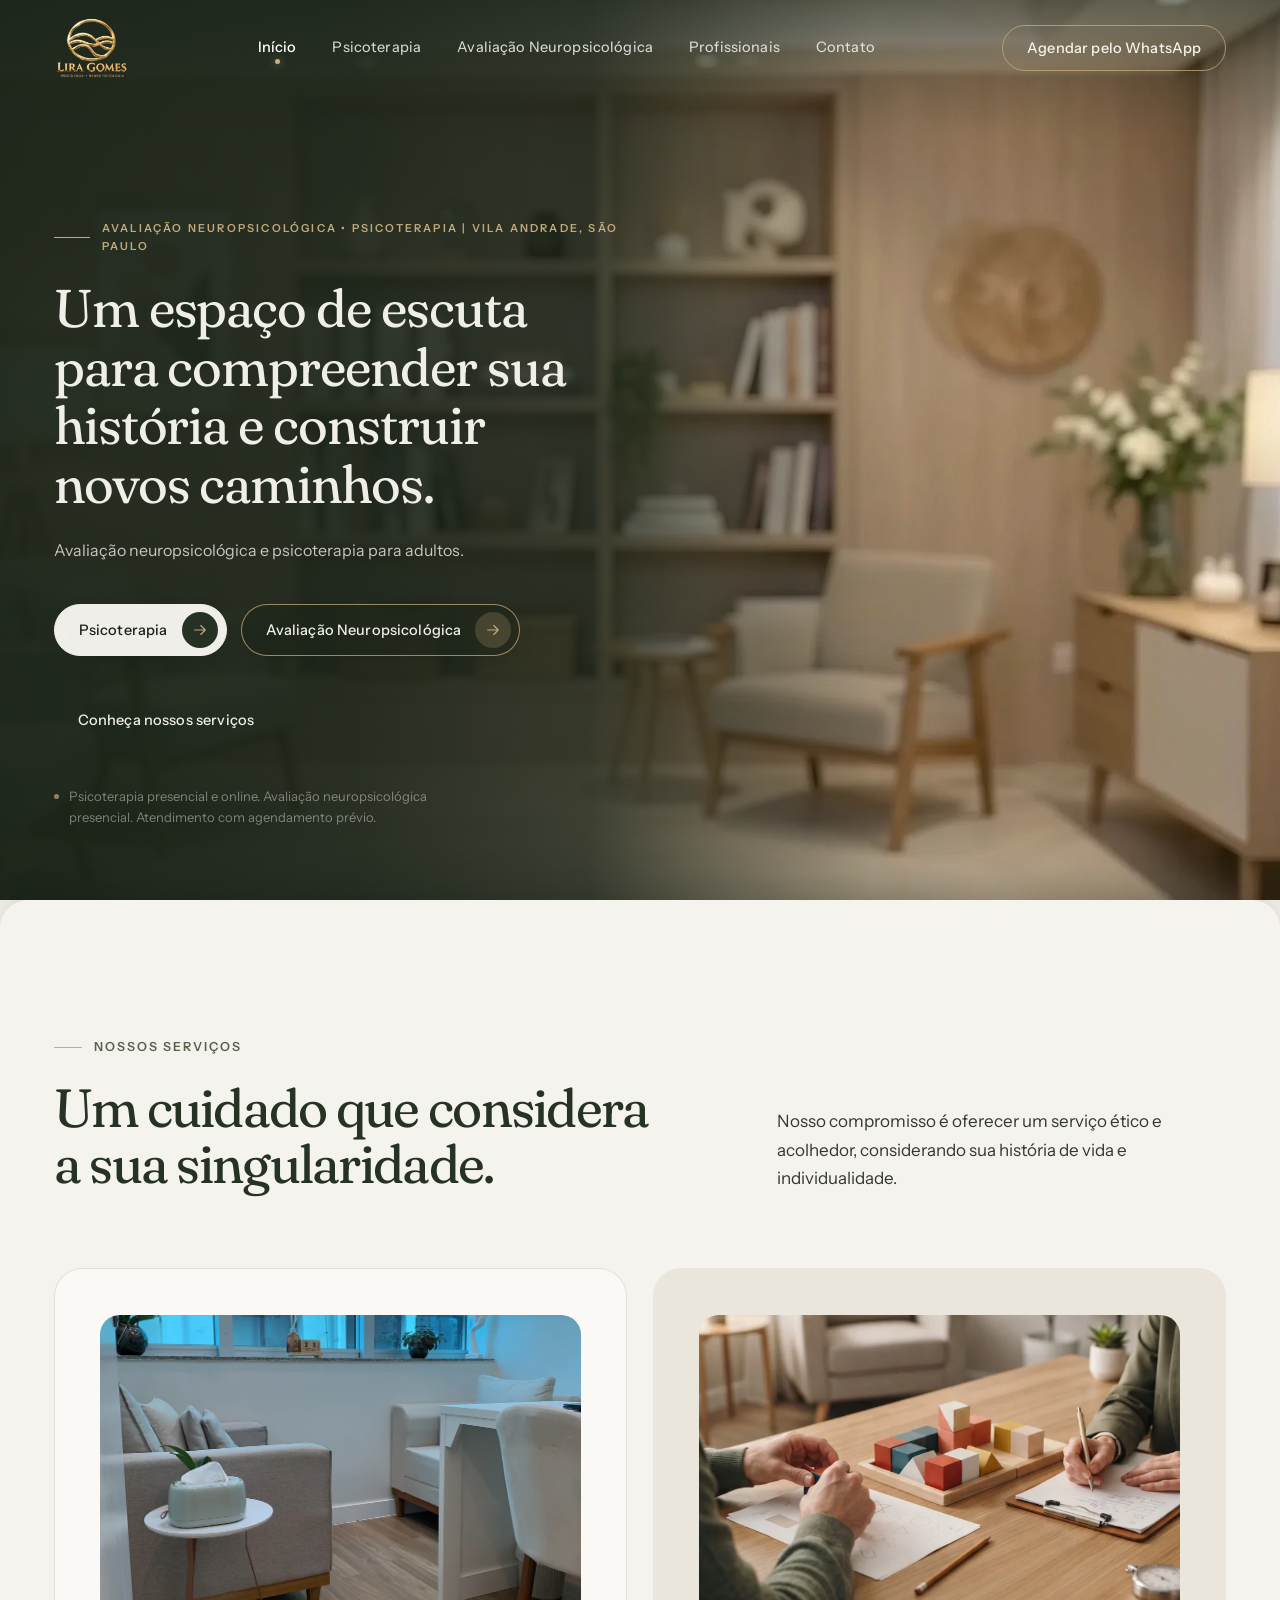
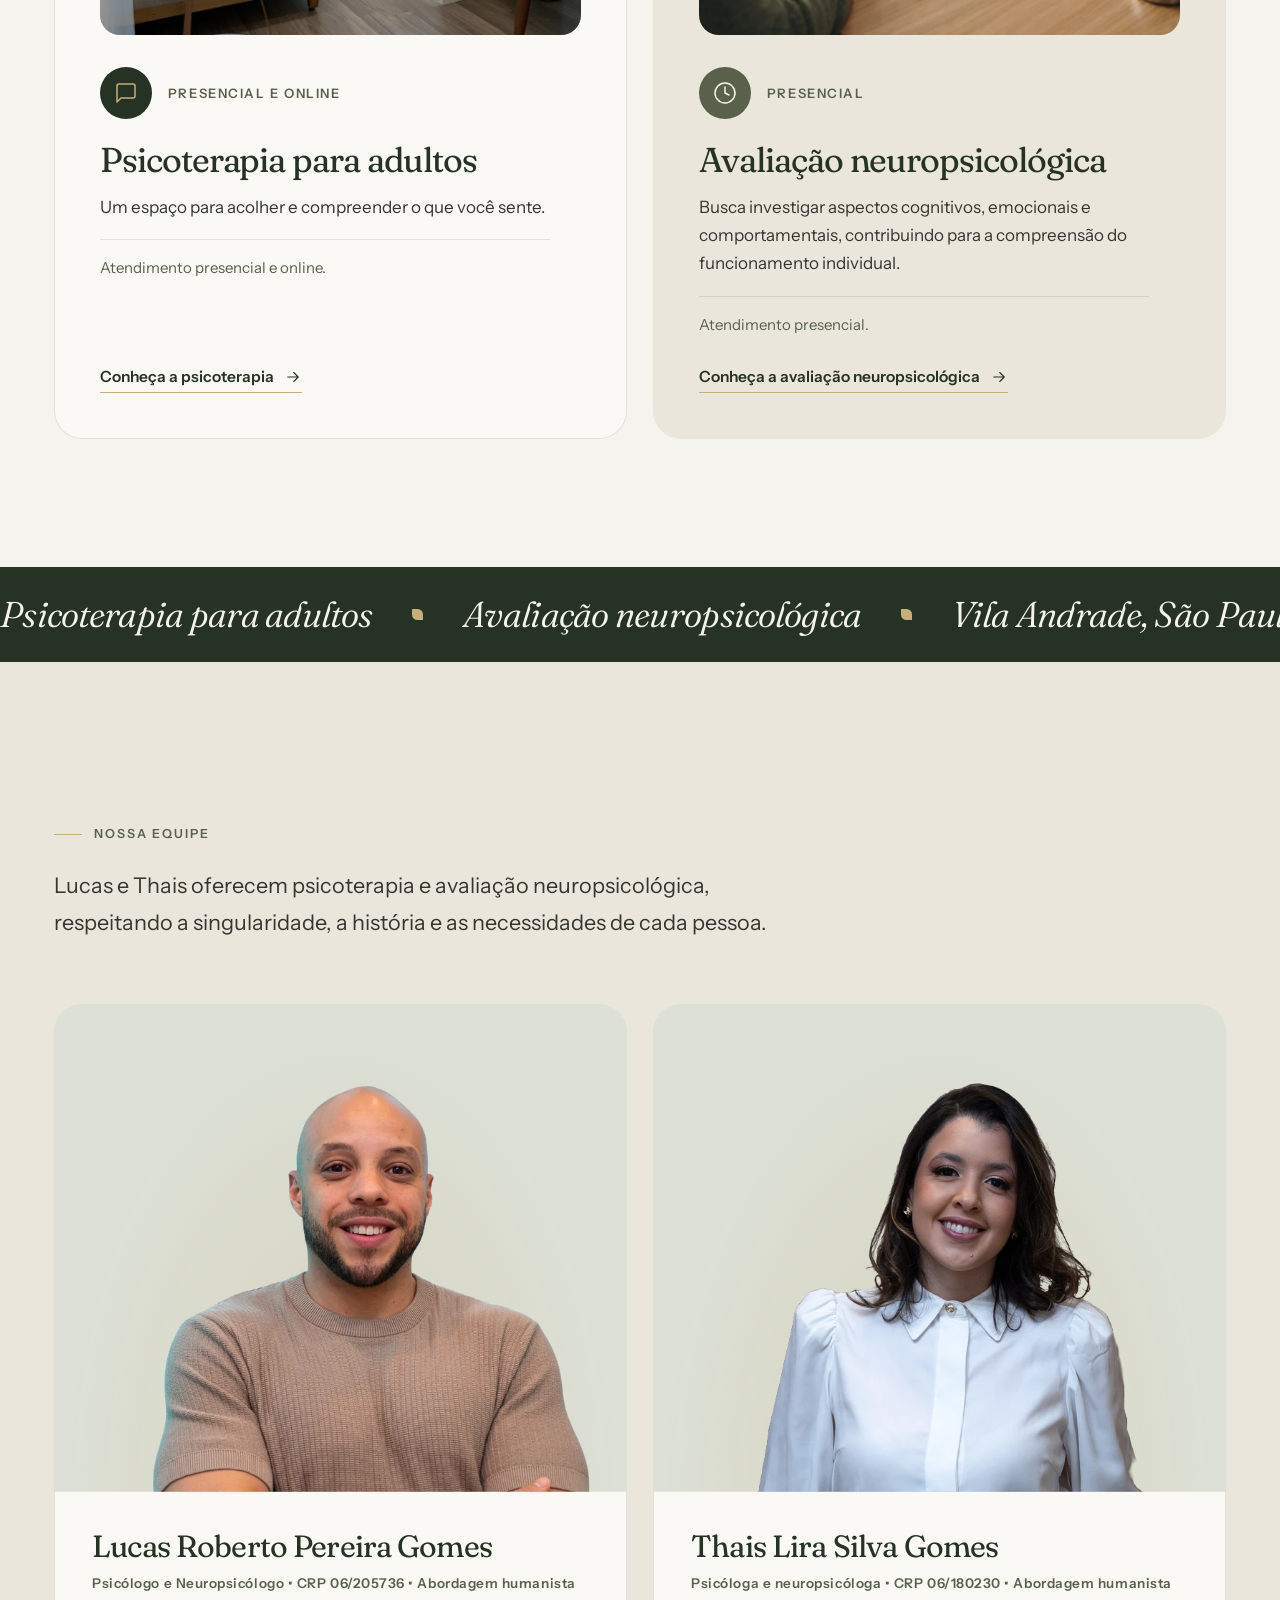
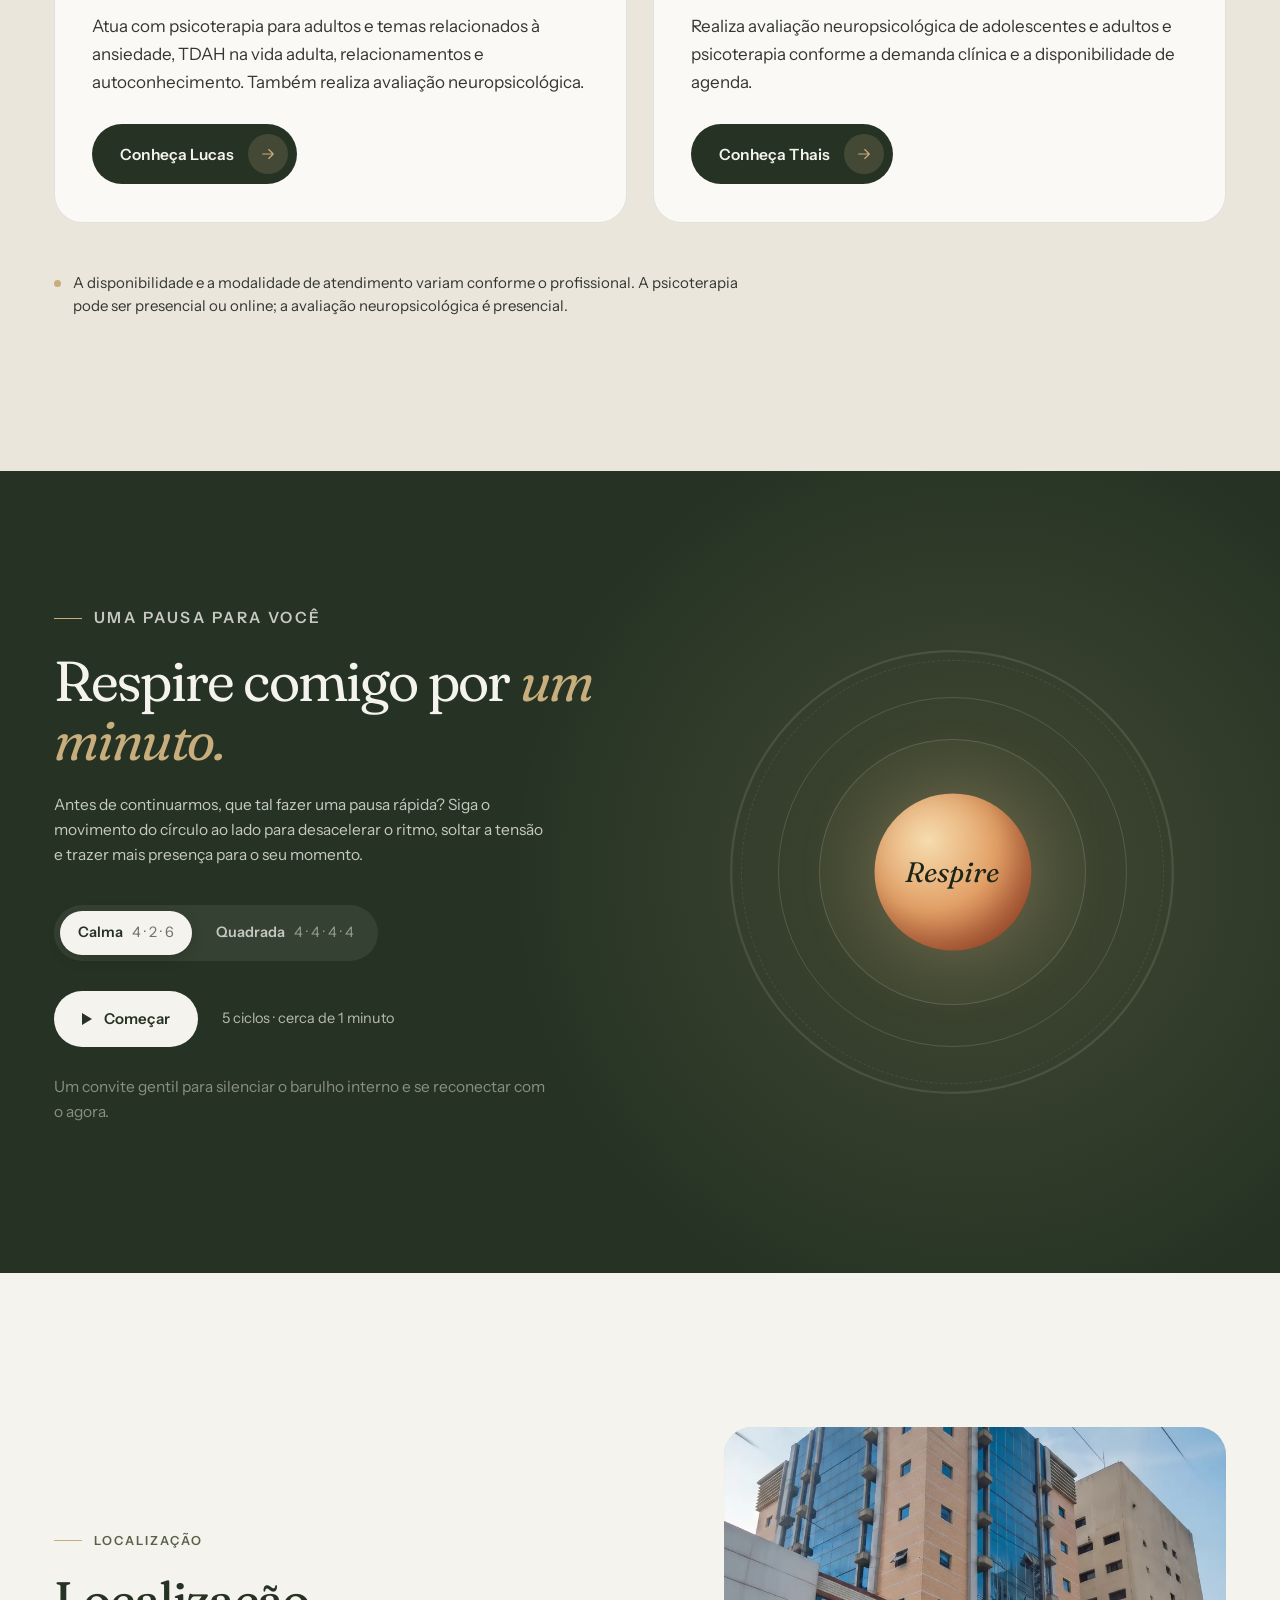
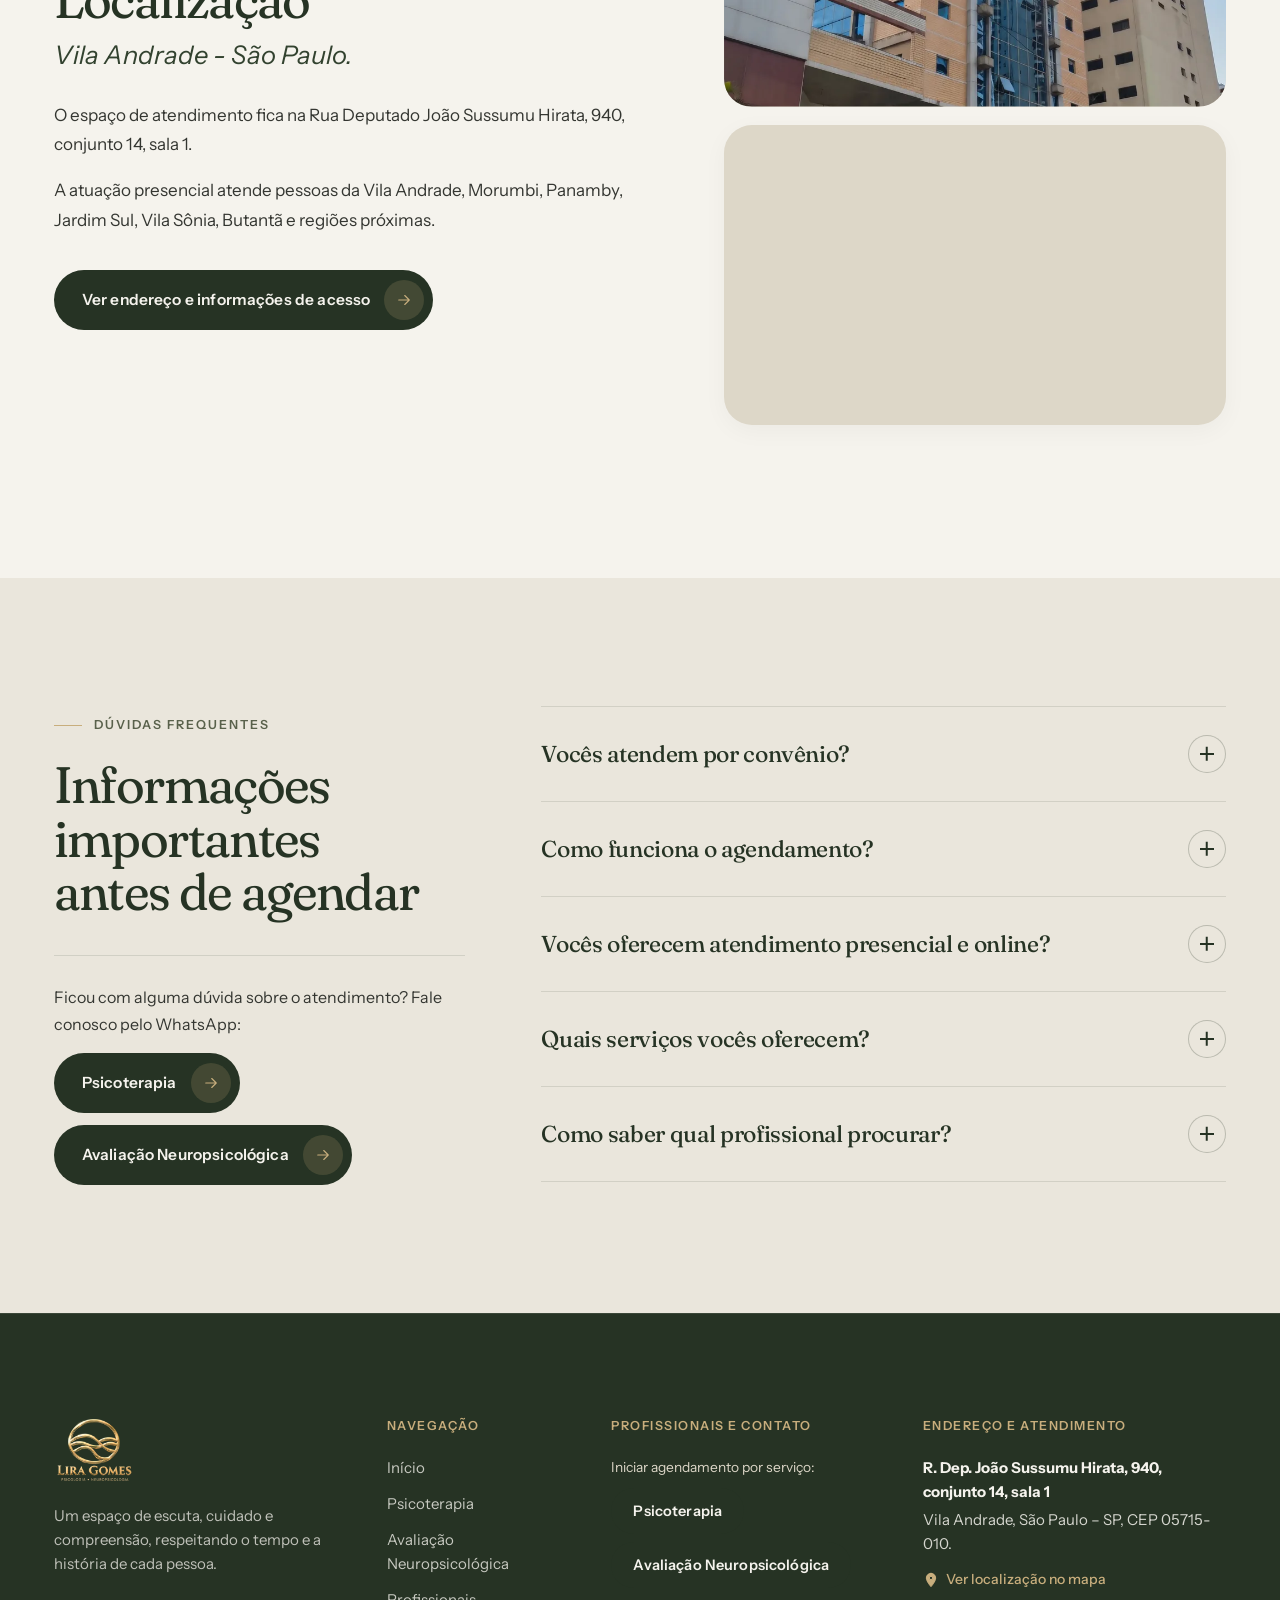
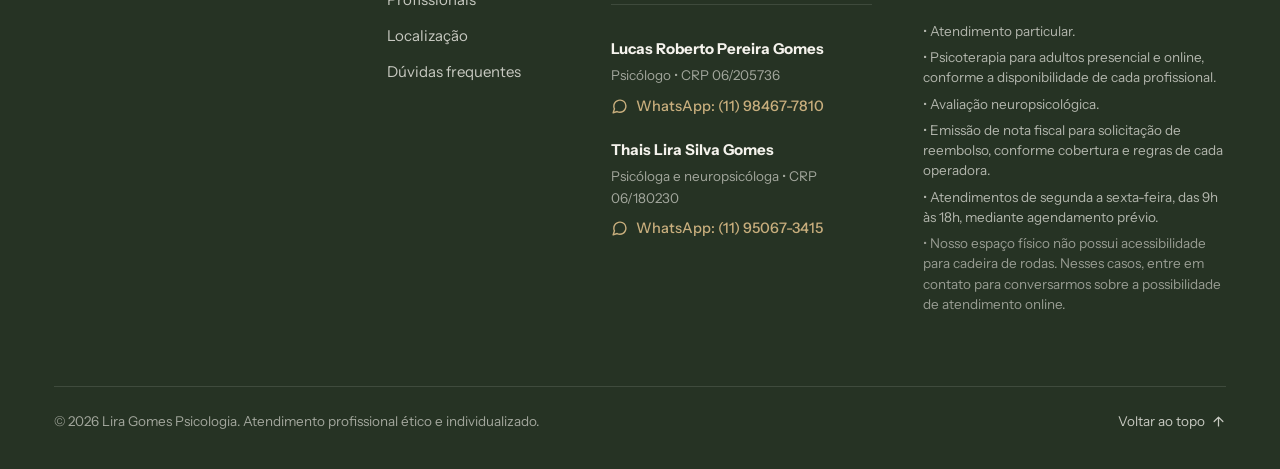
==== index.html @ a716fa48 "fix(auditoria-final): remove CNAME, aplica marcador [TODO: dominio], remove audio do video hero e ad" ====
<!doctype html>
<html lang="pt-BR">
<head>
  <meta charset="utf-8">
  <meta name="viewport" content="width=device-width, initial-scale=1">
  <title>Psicologia e Neuropsicologia na Vila Andrade | Lira Gomes</title>
  <meta name="description" content="Avaliação neuropsicológica e psicoterapia para adultos na Vila Andrade, em São Paulo. Conheça Lucas e Thais.">
  <link rel="canonical" href="https://[TODO: domínio]/">
  <meta name="theme-color" content="#F5F3ED">
  <meta property="og:type" content="website">
  <meta property="og:title" content="Lira Gomes Psicologia • Avaliação Neuropsicológica e Psicoterapia">
  <meta property="og:description" content="Avaliação neuropsicológica e psicoterapia para adultos na Vila Andrade, em São Paulo. Atendimento presencial e online com agendamento prévio.">
  <meta property="og:url" content="https://[TODO: domínio]/">
  <meta property="og:image" content="assets/marca/img/og-image.jpg">
  <meta name="twitter:card" content="summary_large_image">
  <meta name="twitter:title" content="Lira Gomes Psicologia • Avaliação Neuropsicológica e Psicoterapia">
  <meta name="twitter:description" content="Avaliação neuropsicológica e psicoterapia para adultos na Vila Andrade, em São Paulo. Atendimento presencial e online com agendamento prévio.">
  <meta name="twitter:image" content="assets/marca/img/og-image.jpg">
  <link rel="icon" href="favicon.ico?v=2" sizes="any">
  <link rel="icon" type="image/png" sizes="32x32" href="assets/logo-lira-gomes/favicon-32x32.png?v=2">
  <link rel="icon" type="image/png" sizes="192x192" href="assets/logo-lira-gomes/favicon-192x192.png?v=2">
  <link rel="apple-touch-icon" sizes="180x180" href="assets/logo-lira-gomes/apple-touch-icon.png?v=2">
  <link rel="preconnect" href="https://fonts.googleapis.com">
  <link rel="preconnect" href="https://fonts.gstatic.com" crossorigin>
  <link rel="preload" as="image" href="assets/marca/videos/hero-video-poster.webp" fetchpriority="high">
  <link rel="preload" as="style" href="https://fonts.googleapis.com/css2?family=Fraunces:ital,opsz,SOFT,wght@0,9..144,50,300..700;1,9..144,50,300..700&family=Instrument+Sans:wght@400;500;600;700&display=swap" onload="this.onload=null;this.rel='stylesheet'">
  <noscript><link rel="stylesheet" href="https://fonts.googleapis.com/css2?family=Fraunces:ital,opsz,SOFT,wght@0,9..144,50,300..700;1,9..144,50,300..700&family=Instrument+Sans:wght@400;500;600;700&display=swap"></noscript>
  <link rel="stylesheet" href="assets/css/style.css">
  <script type="application/ld+json">
  {
    "@context": "https://schema.org",
    "@type": "MedicalBusiness",
    "name": "Lira Gomes Psicologia e Neuropsicologia",
    "description": "Psicoterapia para adultos presencial e online e avaliação neuropsicológica presencial na Vila Andrade, em São Paulo.",
    "image": "assets/logo-lira-gomes/logo-lira-gomes-sem-fundo.webp",
    "address": {
      "@type": "PostalAddress",
      "streetAddress": "R. Dep. João Sussumu Hirata, 940, conjunto 14, sala 1",
      "addressLocality": "São Paulo",
      "addressRegion": "SP",
      "postalCode": "05715-010",
      "addressCountry": "BR"
    },
    "medicalSpecialty": [
      "Psychology",
      "Neuropsychology"
    ],
    "availableService": [
      {
        "@type": "MedicalTherapy",
        "name": "Psicoterapia para adultos"
      },
      {
        "@type": "DiagnosticProcedure",
        "name": "Avaliação neuropsicológica"
      }
    ],
    "employee": [
      {
        "@type": "Person",
        "name": "Lucas Roberto Pereira Gomes",
        "jobTitle": "Psicólogo",
        "identifier": "CRP 06/205736",
        "telephone": "+55-11-98467-7810"
      },
      {
        "@type": "Person",
        "name": "Thais Lira Silva Gomes",
        "jobTitle": "Psicóloga e Neuropsicóloga",
        "identifier": "CRP 06/180230",
        "telephone": "+55-11-95067-3415"
      }
    ]
  }
  </script>
  <script>
    (function () {
      var raiz = document.documentElement;
      raiz.classList.add('js', 'js-ready');
      setTimeout(function () {
        if (!raiz.classList.contains('hero-pronta')) {
          raiz.classList.add('hero-pronta', 'hero-animada');
        }
      }, 3000);
    })();
  </script>
</head>
<body>
  <a class="pular" href="#conteudo">Pular para o conteúdo principal</a>

  <!-- ═══════════════════════════════ CABEÇALHO E NAVEGAÇÃO ═══════════════════════════════ -->
  <header class="topo" data-topo>
    <div class="topo__barra container">
      <a class="marca" href="#inicio" aria-label="Lira Gomes Psicologia e Neuropsicologia — Ir para o início">
        <img
          class="marca__logo"
          src="assets/logo-lira-gomes/logo-lira-gomes-dourada-sem-fundo.webp"
          srcset="assets/logo-lira-gomes/logo-lira-gomes-dourada-140.webp 140w, assets/logo-lira-gomes/logo-lira-gomes-dourada-sem-fundo.webp 925w"
          sizes="(max-width: 768px) 53px, 70px"
          alt="Lira Gomes Psicologia e Neuropsicologia"
          width="925"
          height="775"
          decoding="async"
        >
      </a>

      <nav class="menu" aria-label="Navegação principal">
        <a href="#inicio" aria-current="page">Início</a>
        <a href="#psicoterapia">Psicoterapia</a>
        <a href="#avaliacao-neuropsicologica">Avaliação Neuropsicológica</a>
        <a href="#profissionais">Profissionais</a>
        <a href="#contato">Contato</a>
      </nav>

      <div class="topo__acoes">
        <button
          type="button"
          class="botao botao--floresta botao--pequeno topo__cta"
          data-abrir-whatsapp
          aria-haspopup="dialog"
          aria-controls="escolha-whatsapp"
        >
          <span>Agendar pelo WhatsApp</span>
        </button>

        <button
          type="button"
          class="menu-botao"
          aria-expanded="false"
          aria-controls="menu-movel"
          aria-label="Abrir o menu de navegação"
        >
          <span class="menu-botao__linhas" aria-hidden="true">
            <span></span>
            <span></span>
          </span>
        </button>
      </div>
    </div>
  </header>

  <!-- Menu Compacto para Telas Menores -->
  <div class="menu-movel" id="menu-movel" aria-hidden="true">
    <nav class="menu-movel__lista" aria-label="Navegação principal móvel">
      <a href="#inicio" aria-current="page">Início <span>01</span></a>
      <a href="#psicoterapia">Psicoterapia <span>02</span></a>
      <a href="#avaliacao-neuropsicologica">Avaliação Neuropsicológica <span>03</span></a>
      <a href="#profissionais">Profissionais <span>04</span></a>
      <a href="#contato">Contato <span>05</span></a>
    </nav>
    <div class="menu-movel__rodape">
      <button
        type="button"
        class="botao botao--floresta"
        data-abrir-whatsapp
        aria-haspopup="dialog"
        aria-controls="escolha-whatsapp"
      >
        <span>Agendar pelo WhatsApp</span>
      </button>
      <p class="menu-movel__nota">Avaliação Neuropsicológica • Psicoterapia | Vila Andrade, São Paulo</p>
    </div>
  </div>

  <!-- ═══════════════════════════════ PRIMEIRA DOBRA (HERO) ═══════════════════════════════ -->
  <main id="conteudo">
    <section class="hero" id="inicio" aria-labelledby="hero-titulo">
      <div class="hero__midia" aria-hidden="true">
        <video autoplay muted loop playsinline
          class="hero__video"
          id="hero-video"
          preload="auto"
          poster="assets/marca/videos/hero-video-poster.webp"
          width="1920"
          height="1080"
        >
          <source src="assets/marca/videos/hero-video-mobile.mp4" type="video/mp4" media="(max-width: 768px)">
          <source src="assets/marca/videos/hero-video-principal.mp4" type="video/mp4">
        </video>
        <div class="hero__sobreposicao"></div>
        <div class="hero__ornamento"></div>
      </div>

      <div class="container hero__container">
        <div class="hero__conteudo">
          <div class="hero__bloco-texto">
            <p class="hero__apoio">Avaliação Neuropsicológica • Psicoterapia | Vila Andrade, São Paulo</p>
            <h1 class="hero__titulo" id="hero-titulo">
              Um espaço de escuta para compreender sua história e construir novos caminhos.
            </h1>
            <p class="hero__paragrafo">
              Avaliação neuropsicológica e psicoterapia para adultos.
            </p>
          </div>

          <div class="hero__bloco-acoes">
            <div class="hero__acoes">
              <button
                type="button"
                class="botao botao--primario hero__btn-principal"
                data-abrir-whatsapp
                data-servico="psicoterapia"
                aria-haspopup="dialog"
                aria-controls="escolha-whatsapp"
              >
                <span>Psicoterapia</span>
                <span class="botao__icone" aria-hidden="true">
                  <svg viewBox="0 0 24 24"><path d="M5 12h14M13 6l6 6-6 6"/></svg>
                </span>
              </button>

              <button
                type="button"
                class="botao botao--primario hero__btn-avaliacao"
                data-abrir-whatsapp
                data-servico="avaliacao"
                aria-haspopup="dialog"
                aria-controls="escolha-whatsapp"
              >
                <span>Avaliação Neuropsicológica</span>
                <span class="botao__icone" aria-hidden="true">
                  <svg viewBox="0 0 24 24"><path d="M5 12h14M13 6l6 6-6 6"/></svg>
                </span>
              </button>

              <a class="botao botao--claro-contorno hero__link-servicos" href="#psicoterapia">
                <span>Conheça nossos serviços</span>
              </a>
            </div>

            <p class="hero__complementar">
              Psicoterapia presencial e online. Avaliação neuropsicológica presencial. Atendimento com agendamento prévio.
            </p>
          </div>
        </div>
      </div>

      <script>
        (function () {
          var mensagens = {
            psicoterapia: 'Olá, vim pelo site e gostaria de saber mais sobre a psicoterapia.',
            avaliacao: 'Olá, vim pelo site e gostaria de saber mais sobre a avaliação neuropsicológica.'
          };
          var modal = document.getElementById('escolha-whatsapp');
          if (!modal) return;
          var links = modal.querySelectorAll('.opcao-profissional');
          var baseUrls = Array.from(links).map(function (a) { return a.href.split('?')[0]; });

          function aplicar(servico) {
            var msg = mensagens[servico] || mensagens.psicoterapia;
            var encoded = encodeURIComponent(msg);
            links.forEach(function (a, i) {
              a.href = baseUrls[i] + '?text=' + encoded;
            });
            var abas = modal.querySelectorAll('[data-aba-servico]');
            abas.forEach(function (aba) {
              aba.setAttribute('aria-pressed', aba.getAttribute('data-aba-servico') === servico ? 'true' : 'false');
            });
          }

          document.querySelectorAll('[data-servico]').forEach(function (botao) {
            botao.addEventListener('click', function () {
              var s = botao.getAttribute('data-servico');
              aplicar(s);
            }, true);
          });

          modal.querySelectorAll('[data-aba-servico]').forEach(function (aba) {
            aba.addEventListener('click', function () {
              var s = aba.getAttribute('data-aba-servico');
              aplicar(s);
            });
          });

          aplicar('psicoterapia');
        })();
      </script>
    </section>

    <!-- ═══════════════════════════════ SEGUNDA DOBRA (SERVIÇOS) ═══════════════════════════════
         Sobe como cortina sobre a hero (hero fixada via position: sticky no CSS). -->
    <section class="servicos" id="servicos" aria-labelledby="servicos-titulo">
      <div class="container">
        <div class="servicos__cabeca">
          <div>
            <!-- Âncora #psicoterapia: destino do menu e do botão "Conheça nossos serviços" da hero -->
            <p class="olho" id="psicoterapia" data-revela>Nossos serviços</p>
            <h2 class="servicos__titulo" id="servicos-titulo" data-revela>
              Um cuidado que considera a sua singularidade.
            </h2>
          </div>
          <p class="servicos__apoio" data-revela>
            Nosso compromisso é oferecer um serviço ético e acolhedor, considerando sua história de vida e individualidade.
          </p>
        </div>

        <div class="servicos__grade formatos" data-revela-grupo>
          <!-- Card 1: Padrão Formato (fundo papel) -->
          <article class="formato servico" data-revela>
            <figure class="formato__foto servico__foto" data-revela="mascara">
              <img
                src="assets/marca/img/otimizadas/card1.webp"
                alt="Sala de atendimento com sofá cinza, mesa lateral com lenços e grande janela, no conjunto onde ocorrem os atendimentos"
                width="1000"
                height="1333"
                loading="lazy"
                decoding="async"
              >
            </figure>
            <div class="formato__topo">
              <div class="formato__icone" aria-hidden="true">
                <svg viewBox="0 0 24 24"><path d="M21 15a2 2 0 0 1-2 2H7l-4 4V5a2 2 0 0 1 2-2h14a2 2 0 0 1 2 2z"/></svg>
              </div>
              <span class="formato__sub">Presencial e Online</span>
            </div>
            <h3 class="formato__titulo servico__titulo">Psicoterapia para adultos</h3>
            <p class="formato__texto servico__texto">
              Um espaço para acolher e compreender o que você sente.
            </p>
            <p class="formato__info servico__info">
              Atendimento presencial e online.
            </p>
            <!-- Destino: página detalhada de psicoterapia -->
            <a class="link-seta" href="psicoterapia.html" data-rota="psicoterapia">
              <span>Conheça a psicoterapia</span>
              <svg viewBox="0 0 24 24" aria-hidden="true"><path d="M5 12h14M13 6l6 6-6 6"/></svg>
            </a>
          </article>

          <!-- Card 2: Formato Destaque (fundo areia conforme design system) -->
          <article class="formato formato--destaque servico" id="avaliacao-neuropsicologica" data-revela>
            <figure class="formato__foto servico__foto" data-revela="mascara">
              <picture>
                <source
                  type="image/webp"
                  srcset="assets/marca/img/otimizadas/avaliacao-neuropsicologica-sessao-testes-vila-andrade-sp.webp 800w, assets/marca/img/otimizadas/avaliacao-neuropsicologica-sessao-testes-vila-andrade-sp-1600.webp 1600w"
                  sizes="(max-width: 768px) 100vw, 560px"
                >
                <img
                  src="assets/marca/img/otimizadas/avaliacao-neuropsicologica-sessao-testes-vila-andrade-sp.jpg"
                  srcset="assets/marca/img/otimizadas/avaliacao-neuropsicologica-sessao-testes-vila-andrade-sp.jpg 800w, assets/marca/img/otimizadas/avaliacao-neuropsicologica-sessao-testes-vila-andrade-sp-1600.jpg 1600w"
                  sizes="(max-width: 768px) 100vw, 560px"
                  alt="Sessão de avaliação neuropsicológica com tarefa de cubos e folha de teste sobre a mesa"
                  width="800"
                  height="994"
                  loading="lazy"
                  decoding="async"
                >
              </picture>
            </figure>
            <div class="formato__topo">
              <div class="formato__icone" aria-hidden="true">
                <svg viewBox="0 0 24 24"><circle cx="12" cy="12" r="10"/><path d="M12 6v6l4 2"/></svg>
              </div>
              <span class="formato__sub">Presencial</span>
            </div>
            <h3 class="formato__titulo servico__titulo">Avaliação neuropsicológica</h3>
            <p class="formato__texto servico__texto">
              Busca investigar aspectos cognitivos, emocionais e comportamentais, contribuindo para a compreensão do funcionamento individual.
            </p>
            <p class="formato__info servico__info">
              Atendimento presencial.
            </p>
            <!-- Destino: página detalhada de avaliação neuropsicológica -->
            <a class="link-seta" href="avaliacao-neuropsicologica.html" data-rota="avaliacaoNeuropsicologica">
              <span>Conheça a avaliação neuropsicológica</span>
              <svg viewBox="0 0 24 24" aria-hidden="true"><path d="M5 12h14M13 6l6 6-6 6"/></svg>
            </a>
          </article>
        </div>
      </div>
    </section>

    <!-- Faixa em movimento contínuo (transição gráfica discreta) -->
    <div class="faixa">
      <p class="sr-only">Psicoterapia para adultos • Avaliação neuropsicológica • Vila Andrade, São Paulo</p>
      <div class="faixa__trilho" aria-hidden="true">
        <div class="faixa__grupo">
          <span>Psicoterapia para adultos</span><i></i><span>Avaliação neuropsicológica</span><i></i><span>Vila Andrade, São Paulo</span><i></i>
          <span>Psicoterapia para adultos</span><i></i><span>Avaliação neuropsicológica</span><i></i><span>Vila Andrade, São Paulo</span><i></i>
        </div>
        <div class="faixa__grupo">
          <span>Psicoterapia para adultos</span><i></i><span>Avaliação neuropsicológica</span><i></i><span>Vila Andrade, São Paulo</span><i></i>
          <span>Psicoterapia para adultos</span><i></i><span>Avaliação neuropsicológica</span><i></i><span>Vila Andrade, São Paulo</span><i></i>
        </div>
      </div>
    </div>

    <!-- ═══════════════════════════════ TERCEIRA DOBRA (PROFISSIONAIS) ═══════════════════════════════ -->
    <section class="equipe" id="profissionais" aria-labelledby="equipe-olho">
      <div class="container">
        <div class="equipe__cabeca">
          <p class="olho" id="equipe-olho" data-revela>Nossa equipe</p>
          <p class="equipe__apoio" data-revela>
            Lucas e Thais oferecem psicoterapia e avaliação neuropsicológica, respeitando a singularidade, a história e as necessidades de cada pessoa.
          </p>
        </div>

        <div class="equipe__grade" data-revela-grupo>
          <article class="profissional" data-revela>
            <figure class="profissional__foto" data-revela="mascara">
              <img
                src="assets/marca/profissionais/lucas-roberto-recorte.webp"
                alt="Lucas Roberto Pereira Gomes, psicólogo, sorrindo, de braços cruzados"
                width="800"
                height="1199"
                loading="lazy"
                decoding="async"
              >
            </figure>
            <div class="profissional__corpo">
              <h3 class="profissional__nome">Lucas Roberto Pereira Gomes</h3>
              <p class="profissional__id">Psicólogo e Neuropsicólogo • CRP 06/205736 • Abordagem humanista</p>
              <p class="profissional__texto">
                Atua com psicoterapia para adultos e temas relacionados à ansiedade, TDAH na vida adulta, relacionamentos e autoconhecimento. Também realiza avaliação neuropsicológica.
              </p>
              <!-- Destino: página completa do perfil de Lucas -->
              <a class="botao botao--floresta" href="lucas.html" data-rota="lucas">
                <span>Conheça Lucas</span>
                <span class="botao__icone" aria-hidden="true">
                  <svg viewBox="0 0 24 24"><path d="M5 12h14M13 6l6 6-6 6"/></svg>
                </span>
              </a>
            </div>
          </article>

          <article class="profissional" data-revela>
            <figure class="profissional__foto" data-revela="mascara">
              <img
                src="assets/marca/profissionais/thais-lira-gomes-recorte.webp"
                alt="Thais Lira Silva Gomes, psicóloga e neuropsicóloga, sorrindo, de camisa branca"
                width="800"
                height="1202"
                loading="lazy"
                decoding="async"
              >
            </figure>
            <div class="profissional__corpo">
              <h3 class="profissional__nome">Thais Lira Silva Gomes</h3>
              <p class="profissional__id">Psicóloga e neuropsicóloga • CRP 06/180230 • Abordagem humanista</p>
              <p class="profissional__texto">
                Realiza avaliação neuropsicológica de adolescentes e adultos e psicoterapia conforme a demanda clínica e a disponibilidade de agenda.
              </p>
              <!-- Destino: página completa do perfil de Thais -->
              <a class="botao botao--floresta" href="thais.html" data-rota="thais">
                <span>Conheça Thais</span>
                <span class="botao__icone" aria-hidden="true">
                  <svg viewBox="0 0 24 24"><path d="M5 12h14M13 6l6 6-6 6"/></svg>
                </span>
              </a>
            </div>
          </article>
        </div>

        <p class="equipe__nota" data-revela>
          A disponibilidade e a modalidade de atendimento variam conforme o profissional. A psicoterapia pode ser presencial ou online; a avaliação neuropsicológica é presencial.
        </p>
      </div>
    </section>

    <!-- ═══════════════════════════════ RESPIRE COMIGO (EXERCÍCIO INTERATIVO) ═══════════════════════════════ -->
    <section class="respiro" id="respiro" data-tema="escuro" aria-labelledby="movimento-titulo">
      <div class="respiro__brilho" aria-hidden="true"></div>
      <div class="container respiro__grade">
        <div class="respiro__texto">
          <p class="olho olho--claro" data-revela>Uma pausa para você</p>
          <h2 class="respiro__titulo" id="movimento-titulo" data-revela>
            Respire comigo por <em>um minuto.</em>
          </h2>
          <p data-revela>
            Antes de continuarmos, que tal fazer uma pausa rápida? Siga o movimento do círculo ao lado para desacelerar o ritmo, soltar a tensão e trazer mais presença para o seu momento.
          </p>
          <div class="ritmos" role="group" aria-label="Ritmo da respiração" data-revela>
            <button class="ritmo" type="button" aria-pressed="true" data-ritmo="4,2,6,0">Calma <span>4 · 2 · 6</span></button>
            <button class="ritmo" type="button" aria-pressed="false" data-ritmo="4,4,4,4">Quadrada <span>4 · 4 · 4 · 4</span></button>
          </div>
          <div class="respiro__acoes" data-revela>
            <button class="botao botao--claro" type="button" data-respiro-iniciar>
              <span class="respiro__icone-play" aria-hidden="true"></span>
              <span data-respiro-rotulo>Começar</span>
            </button>
            <p class="respiro__ciclos" data-respiro-ciclos>5 ciclos · cerca de 1 minuto</p>
          </div>
          <p class="respiro__nota" data-revela>
            Um convite gentil para silenciar o barulho interno e se reconectar com o agora.
          </p>
        </div>
        <div class="respiro__palco" data-revela="escala">
          <div class="orbe" data-orbe>
            <svg class="orbe__progresso" viewBox="0 0 200 200" aria-hidden="true">
              <circle cx="100" cy="100" r="96"/>
              <circle class="orbe__progresso-barra" cx="100" cy="100" r="96" data-orbe-progresso/>
            </svg>
            <span class="orbe__anel orbe__anel--3" aria-hidden="true"></span>
            <span class="orbe__anel orbe__anel--2" aria-hidden="true"></span>
            <span class="orbe__anel orbe__anel--1" aria-hidden="true"></span>
            <span class="orbe__nucleo" aria-hidden="true"></span>
            <p class="orbe__instrucao" aria-live="polite" data-orbe-instrucao>Respire</p>
          </div>
        </div>
      </div>
    </section>

    <!-- ═══════════════════════════════ QUARTA DOBRA (LOCALIZAÇÃO) ═══════════════════════════════ -->
    <section class="local" id="localizacao" aria-labelledby="local-titulo">
      <div class="container local__grade">
        <div class="local__texto">
          <p class="olho" data-revela>Localização</p>
          <h2 class="local__titulo" id="local-titulo" data-revela>Localização</h2>
          <p class="local__subtitulo" data-revela>Vila Andrade - São Paulo.</p>
          <p class="local__apoio" data-revela>
            O espaço de atendimento fica na Rua Deputado João Sussumu Hirata, 940, conjunto 14, sala 1.
          </p>
          <p class="local__apoio" data-revela>
            A atuação presencial atende pessoas da Vila Andrade, Morumbi, Panamby, Jardim Sul, Vila Sônia, Butantã e regiões próximas.
          </p>
          <!-- Destino: área de contato e informações de acesso no rodapé -->
          <a class="botao botao--floresta" href="#contato" data-rota="contato" data-revela>
            <span>Ver endereço e informações de acesso</span>
            <span class="botao__icone" aria-hidden="true">
              <svg viewBox="0 0 24 24"><path d="M5 12h14M13 6l6 6-6 6"/></svg>
            </span>
          </a>
        </div>
        <div class="local__visual">
          <figure class="local__foto" data-revela="mascara">
            <img
              src="assets/marca/img/otimizadas/fachada-predio.webp"
              alt="Fachada do edifício na Rua Deputado João Sussumu Hirata, 940, Vila Andrade, com torre de vidro e tijolos claros"
              width="900"
              height="1205"
              loading="lazy"
              decoding="async"
            >
          </figure>
          <div class="local__mapa-container" data-revela>
            <iframe
              class="local__mapa"
              src="https://maps.google.com/maps?q=Rua+Deputado+Jo%C3%A3o+Sussumu+Hirata,+940,+Vila+Andrade,+S%C3%A3o+Paulo+-+SP,+05715-010&amp;t=&amp;z=15&amp;ie=UTF8&amp;iwloc=&amp;output=embed"
              title="Localização do consultório Lira Gomes no Google Maps"
              loading="lazy"
              allowfullscreen=""
              referrerpolicy="no-referrer-when-downgrade"
            ></iframe>
          </div>
        </div>
      </div>
    </section>

    <!-- ═══════════════════════════════ QUINTA DOBRA (DÚVIDAS FREQUENTES / FAQ) ═══════════════════════════════ -->
    <section class="duvidas" id="duvidas" aria-labelledby="duvidas-titulo">
      <div class="container duvidas__grade">
        <div class="duvidas__lado">
          <p class="olho" data-revela>Dúvidas frequentes</p>
          <h2 class="duvidas__titulo" id="duvidas-titulo" data-revela>
            Informações importantes antes de agendar
          </h2>

          <!-- CTA direcionando para escolha por serviço e profissional -->
          <div class="duvidas__cta" data-revela>
            <p class="duvidas__cta-texto">Ficou com alguma dúvida sobre o atendimento? Fale conosco pelo WhatsApp:</p>
            <div class="duvidas__botoes-servico" style="display: flex; gap: 12px; flex-wrap: wrap;">
              <button
                type="button"
                class="botao botao--floresta"
                data-abrir-whatsapp
                data-servico="psicoterapia"
                aria-haspopup="dialog"
                aria-controls="escolha-whatsapp"
              >
                <span>Psicoterapia</span>
                <span class="botao__icone" aria-hidden="true">
                  <svg viewBox="0 0 24 24"><path d="M5 12h14M13 6l6 6-6 6"/></svg>
                </span>
              </button>
              <button
                type="button"
                class="botao botao--floresta"
                data-abrir-whatsapp
                data-servico="avaliacao"
                aria-haspopup="dialog"
                aria-controls="escolha-whatsapp"
              >
                <span>Avaliação Neuropsicológica</span>
                <span class="botao__icone" aria-hidden="true">
                  <svg viewBox="0 0 24 24"><path d="M5 12h14M13 6l6 6-6 6"/></svg>
                </span>
              </button>
            </div>
            <!-- TODO: ativar quando o perfil e o e-mail existirem
            <div class="duvidas__sociais" style="margin-top: 1rem; display: flex; gap: 16px; flex-wrap: wrap;">
              <a href="https://instagram.com/liragomespsicologia" target="_blank" rel="noopener noreferrer" style="display: inline-flex; align-items: center; gap: 8px; color: var(--floresta); font-size: 0.88rem;">
                <svg viewBox="0 0 24 24" width="16" height="16" stroke="currentColor" stroke-width="2" fill="none" aria-hidden="true"><rect x="2" y="2" width="20" height="20" rx="5" ry="5"/><path d="M16 11.37A4 4 0 1 1 12.63 8 4 4 0 0 1 16 11.37z"/><line x1="17.5" y1="6.5" x2="17.51" y2="6.5"/></svg>
                <span>@liragomespsicologia</span>
              </a>
              <a href="mailto:contato@liragomes.com.br" style="display: inline-flex; align-items: center; gap: 8px; color: var(--floresta); font-size: 0.88rem;">
                <svg viewBox="0 0 24 24" width="16" height="16" stroke="currentColor" stroke-width="2" fill="none" aria-hidden="true"><path d="M4 4h16c1.1 0 2 .9 2 2v12c0 1.1-.9 2-2 2H4c-1.1 0-2-.9-2-2V6c0-1.1.9-2 2-2z"/><polyline points="22,6 12,13 2,6"/></svg>
                <span>contato@liragomes.com.br</span>
              </a>
            </div>
            -->
          </div>
        </div>

        <div class="perguntas" data-perguntas data-revela-grupo>
          <!-- Pergunta 1 -->
          <details class="pergunta" data-revela>
            <summary class="pergunta__gatilho" id="faq-pergunta-1" aria-controls="faq-resposta-1">
              <span class="pergunta__titulo">Vocês atendem por convênio?</span>
              <span class="pergunta__sinal" aria-hidden="true"></span>
            </summary>
            <div class="pergunta__resposta" id="faq-resposta-1" role="region" aria-labelledby="faq-pergunta-1">
              <p>
                Os atendimentos são particulares. Emitimos nota fiscal para que você possa solicitar reembolso junto ao seu plano de saúde, conforme as condições e regras estabelecidas pela operadora. Recomendamos consultar previamente o convênio para verificar a cobertura e as condições de reembolso.
              </p>
            </div>
          </details>

          <!-- Pergunta 2 -->
          <details class="pergunta" data-revela>
            <summary class="pergunta__gatilho" id="faq-pergunta-2" aria-controls="faq-resposta-2">
              <span class="pergunta__titulo">Como funciona o agendamento?</span>
              <span class="pergunta__sinal" aria-hidden="true"></span>
            </summary>
            <div class="pergunta__resposta" id="faq-resposta-2" role="region" aria-labelledby="faq-pergunta-2">
              <p>
                Os atendimentos são realizados mediante agendamento prévio. Para consultar a disponibilidade e obter informações sobre os serviços, entre em contato conosco pelo WhatsApp.
              </p>
            </div>
          </details>

          <!-- Pergunta 3 -->
          <details class="pergunta" data-revela>
            <summary class="pergunta__gatilho" id="faq-pergunta-3" aria-controls="faq-resposta-3">
              <span class="pergunta__titulo">Vocês oferecem atendimento presencial e online?</span>
              <span class="pergunta__sinal" aria-hidden="true"></span>
            </summary>
            <div class="pergunta__resposta" id="faq-resposta-3" role="region" aria-labelledby="faq-pergunta-3">
              <p>
                Oferecemos psicoterapia nas modalidades presencial e online, conforme a disponibilidade de cada profissional. A avaliação neuropsicológica é realizada presencialmente.
              </p>
            </div>
          </details>

          <!-- Pergunta 4 -->
          <details class="pergunta" data-revela>
            <summary class="pergunta__gatilho" id="faq-pergunta-4" aria-controls="faq-resposta-4">
              <span class="pergunta__titulo">Quais serviços vocês oferecem?</span>
              <span class="pergunta__sinal" aria-hidden="true"></span>
            </summary>
            <div class="pergunta__resposta" id="faq-resposta-4" role="region" aria-labelledby="faq-pergunta-4">
              <p>
                Oferecemos psicoterapia e avaliação neuropsicológica, de acordo com a atuação de cada profissional. Entre em contato para saber qual serviço é mais adequado à sua necessidade.
              </p>
            </div>
          </details>

          <!-- Pergunta 5 -->
          <details class="pergunta" data-revela>
            <summary class="pergunta__gatilho" id="faq-pergunta-5" aria-controls="faq-resposta-5">
              <span class="pergunta__titulo">Como saber qual profissional procurar?</span>
              <span class="pergunta__sinal" aria-hidden="true"></span>
            </summary>
            <div class="pergunta__resposta" id="faq-resposta-5" role="region" aria-labelledby="faq-pergunta-5">
              <p>
                Você pode entrar em contato conosco para conhecer a atuação de Lucas e Thais e esclarecer suas dúvidas antes do agendamento. Cada profissional possui áreas de atuação específicas, e a indicação depende da sua demanda.
              </p>
            </div>
          </details>
        </div>
      </div>
    </section>
  </main>

  <!-- ═══════════════════════════════ RODAPÉ INSTITUCIONAL ═══════════════════════════════ -->
  <footer class="rodape" data-tema="escuro" aria-label="Rodapé institucional">
    <div class="container">
      <div class="rodape__grade">

        <!-- 1. Identidade da marca -->
        <div class="rodape__marca">
          <a class="marca marca--clara" href="#inicio" aria-label="Lira Gomes Psicologia e Neuropsicologia — Voltar ao início">
            <img
              class="marca__logo marca__logo--rodape"
              src="assets/logo-lira-gomes/logo-lira-gomes-dourada-sem-fundo.webp"
              srcset="assets/logo-lira-gomes/logo-lira-gomes-dourada-140.webp 140w, assets/logo-lira-gomes/logo-lira-gomes-dourada-sem-fundo.webp 925w"
              sizes="(max-width: 768px) 60px, 80px"
              alt="Lira Gomes Psicologia e Neuropsicologia"
              width="925"
              height="775"
              loading="lazy"
              decoding="async"
            >
          </a>
          <p class="rodape__frase">
            Um espaço de escuta, cuidado e compreensão, respeitando o tempo e a história de cada pessoa.
          </p>
        </div>

        <!-- 2. Navegação do site -->
        <nav class="rodape__coluna" aria-label="Navegação do rodapé">
          <p class="rodape__titulo">Navegação</p>
          <a href="#inicio">Início</a>
          <a href="#psicoterapia">Psicoterapia</a>
          <a href="#avaliacao-neuropsicologica">Avaliação Neuropsicológica</a>
          <a href="#profissionais">Profissionais</a>
          <a href="#localizacao">Localização</a>
          <a href="#duvidas">Dúvidas frequentes</a>
        </nav>

        <!-- 3. Profissionais e contatos -->
        <div class="rodape__coluna rodape__contato" id="contato">
          <p class="rodape__titulo">Profissionais e Contato</p>

          <div class="rodape__escolha-servico">
            <p class="rodape__escolha-sub">Iniciar agendamento por serviço:</p>
            <div class="rodape__botoes-servico">
              <button
                type="button"
                class="botao botao--areia botao--pequeno"
                data-abrir-whatsapp
                data-servico="psicoterapia"
                aria-haspopup="dialog"
                aria-controls="escolha-whatsapp"
              >
                <span>Psicoterapia</span>
              </button>
              <button
                type="button"
                class="botao botao--areia botao--pequeno"
                data-abrir-whatsapp
                data-servico="avaliacao"
                aria-haspopup="dialog"
                aria-controls="escolha-whatsapp"
              >
                <span>Avaliação Neuropsicológica</span>
              </button>
            </div>
          </div>

          <div class="rodape__profissional">
            <strong class="rodape__profissional-nome">Lucas Roberto Pereira Gomes</strong>
            <span class="rodape__profissional-crp">Psicólogo • CRP 06/205736</span>
            <a
              class="rodape__link-whatsapp"
              href="https://wa.me/5511984677810"
              target="_blank"
              rel="noopener noreferrer"
              aria-label="Conversar com Lucas Roberto Pereira Gomes pelo WhatsApp: (11) 98467-7810"
            >
              <svg viewBox="0 0 24 24" aria-hidden="true"><path d="M21 11.5a8.38 8.38 0 0 1-.9 3.8 8.5 8.5 0 0 1-7.6 4.7 8.38 8.38 0 0 1-3.8-.9L3 21l1.9-5.7a8.38 8.38 0 0 1-.9-3.8 8.5 8.5 0 0 1 4.7-7.6 8.38 8.38 0 0 1 3.8-.9h.5a8.48 8.48 0 0 1 8 8v.5z"/></svg>
              <span>WhatsApp: (11) 98467-7810</span>
            </a>
          </div>

          <div class="rodape__profissional">
            <strong class="rodape__profissional-nome">Thais Lira Silva Gomes</strong>
            <span class="rodape__profissional-crp">Psicóloga e neuropsicóloga • CRP 06/180230</span>
            <a
              class="rodape__link-whatsapp"
              href="https://wa.me/5511950673415"
              target="_blank"
              rel="noopener noreferrer"
              aria-label="Conversar com Thais Lira Silva Gomes pelo WhatsApp: (11) 95067-3415"
            >
              <svg viewBox="0 0 24 24" aria-hidden="true"><path d="M21 11.5a8.38 8.38 0 0 1-.9 3.8 8.5 8.5 0 0 1-7.6 4.7 8.38 8.38 0 0 1-3.8-.9L3 21l1.9-5.7a8.38 8.38 0 0 1-.9-3.8 8.5 8.5 0 0 1 4.7-7.6 8.38 8.38 0 0 1 3.8-.9h.5a8.48 8.48 0 0 1 8 8v.5z"/></svg>
              <span>WhatsApp: (11) 95067-3415</span>
            </a>
          </div>

          <!-- TODO: ativar quando o perfil e o e-mail existirem
          <div class="rodape__sociais" style="margin-top: 1rem; display: flex; flex-direction: column; gap: 0.5rem;">
            <a class="rodape__link-social" href="https://instagram.com/liragomespsicologia" target="_blank" rel="noopener noreferrer" style="display: inline-flex; align-items: center; gap: 8px; color: var(--areia-2); font-size: 0.88rem;">
              <svg viewBox="0 0 24 24" width="16" height="16" stroke="currentColor" stroke-width="2" fill="none" aria-hidden="true"><rect x="2" y="2" width="20" height="20" rx="5" ry="5"/><path d="M16 11.37A4 4 0 1 1 12.63 8 4 4 0 0 1 16 11.37z"/><line x1="17.5" y1="6.5" x2="17.51" y2="6.5"/></svg>
              <span>@liragomespsicologia</span>
            </a>
            <a class="rodape__link-social" href="mailto:contato@liragomes.com.br" style="display: inline-flex; align-items: center; gap: 8px; color: var(--areia-2); font-size: 0.88rem;">
              <svg viewBox="0 0 24 24" width="16" height="16" stroke="currentColor" stroke-width="2" fill="none" aria-hidden="true"><path d="M4 4h16c1.1 0 2 .9 2 2v12c0 1.1-.9 2-2 2H4c-1.1 0-2-.9-2-2V6c0-1.1.9-2 2-2z"/><polyline points="22,6 12,13 2,6"/></svg>
              <span>contato@liragomes.com.br</span>
            </a>
          </div>
          -->
        </div>

        <!-- 4. Endereço, mapa e atendimento -->
        <div class="rodape__coluna rodape__atendimento">
          <p class="rodape__titulo">Endereço e Atendimento</p>

          <address class="rodape__endereco">
            <p><strong>R. Dep. João Sussumu Hirata, 940, conjunto 14, sala 1</strong></p>
            <p>Vila Andrade, São Paulo – SP, CEP 05715-010.</p>
            <a
              class="rodape__mapa-link"
              href="https://www.google.com/maps/search/?api=1&query=Rua+Deputado+Jo%C3%A3o+Sussumu+Hirata%2C+940+-+Vila+Andrade%2C+S%C3%A3o+Paulo+-+SP%2C+05715-010"
              target="_blank"
              rel="noopener noreferrer"
            >
              <svg viewBox="0 0 24 24" aria-hidden="true"><path d="M12 2C8.13 2 5 5.13 5 9c0 5.25 7 13 7 13s7-7.75 7-13c0-3.87-3.13-7-7-7zm0 9.5a2.5 2.5 0 1 1 0-5 2.5 2.5 0 0 1 0 5z"/></svg>
              <span>Ver localização no mapa</span>
            </a>
          </address>

          <div class="rodape__info-atendimento">
            <p>• Atendimento particular.</p>
            <p>• Psicoterapia para adultos presencial e online, conforme a disponibilidade de cada profissional.</p>
            <p>• Avaliação neuropsicológica.</p>
            <p>• Emissão de nota fiscal para solicitação de reembolso, conforme cobertura e regras de cada operadora.</p>
            <p>• Atendimentos de segunda a sexta-feira, das 9h às 18h, mediante agendamento prévio.</p>
            <p class="rodape__aviso-acesso">• Nosso espaço físico não possui acessibilidade para cadeira de rodas. Nesses casos, entre em contato para conversarmos sobre a possibilidade de atendimento online.</p>
          </div>
        </div>

      </div>

      <!-- 5. Fechamento e créditos -->
      <div class="rodape__base">
        <p class="rodape__copyright">
          © <span data-ano>2026</span> Lira Gomes Psicologia. Atendimento profissional ético e individualizado.
        </p>
        <a class="rodape__topo-link" href="#inicio" aria-label="Voltar ao início da página">
          <span>Voltar ao topo</span>
          <svg viewBox="0 0 24 24" aria-hidden="true"><path d="M12 19V5M5 12l7-7 7 7"/></svg>
        </a>
      </div>
    </div>
  </footer>

  <!-- ═══════════════════ ESCOLHA DE PROFISSIONAL PARA CONTATO (WHATSAPP) ═══════════════════ -->
  <dialog class="modal-whatsapp" id="escolha-whatsapp" aria-labelledby="modal-whatsapp-titulo">
    <div class="modal-whatsapp__caixa">
      <div class="modal-whatsapp__topo">
        <div>
          <p class="modal-whatsapp__olho">Atendimento com agendamento prévio</p>
          <h2 class="modal-whatsapp__titulo" id="modal-whatsapp-titulo">
            Com qual profissional você deseja falar?
          </h2>
        </div>
        <button
          type="button"
          class="modal-whatsapp__fechar"
          data-fechar-whatsapp
          aria-label="Fechar escolha de contato"
        >
          <svg viewBox="0 0 24 24" aria-hidden="true"><path d="M6 6l12 12M18 6L6 18"/></svg>
        </button>
      </div>

      <p class="modal-whatsapp__descricao">
        Escolha o serviço e o profissional para iniciar uma conversa diretamente pelo WhatsApp:
      </p>

      <div class="modal-whatsapp__servicos" role="group" aria-label="Escolha o serviço">
        <span class="modal-whatsapp__servicos-rotulo">1. Serviço desejado:</span>
        <div class="modal-whatsapp__servicos-botoes">
          <button type="button" class="modal-whatsapp__tab-servico" data-aba-servico="psicoterapia" aria-pressed="true">
            Psicoterapia
          </button>
          <button type="button" class="modal-whatsapp__tab-servico" data-aba-servico="avaliacao" aria-pressed="false">
            Avaliação Neuropsicológica
          </button>
        </div>
      </div>

      <div class="modal-whatsapp__opcoes">
        <a
          class="opcao-profissional"
          href="https://wa.me/5511984677810"
          target="_blank"
          rel="noopener noreferrer"
        >
          <span class="opcao-profissional__info">
            <span class="opcao-profissional__nome">Lucas Roberto Pereira Gomes</span>
            <span class="opcao-profissional__crp">Psicólogo • CRP 06/205736</span>
            <span class="opcao-profissional__atuacao">Psicoterapia para adultos (presencial e online) e avaliação neuropsicológica</span>
            <span class="opcao-profissional__numero">WhatsApp: (11) 98467-7810</span>
          </span>
          <span class="opcao-profissional__seta" aria-hidden="true">
            <svg viewBox="0 0 24 24"><path d="M7 17L17 7M9 7h8v8"/></svg>
          </span>
        </a>

        <a
          class="opcao-profissional"
          href="https://wa.me/5511950673415"
          target="_blank"
          rel="noopener noreferrer"
        >
          <span class="opcao-profissional__info">
            <span class="opcao-profissional__nome">Thais Lira Silva Gomes</span>
            <span class="opcao-profissional__crp">Psicóloga e neuropsicóloga • CRP 06/180230</span>
            <span class="opcao-profissional__atuacao">Avaliação neuropsicológica presencial (adolescentes e adultos) e psicoterapia</span>
            <span class="opcao-profissional__numero">WhatsApp: (11) 95067-3415</span>
          </span>
          <span class="opcao-profissional__seta" aria-hidden="true">
            <svg viewBox="0 0 24 24"><path d="M7 17L17 7M9 7h8v8"/></svg>
          </span>
        </a>
      </div>
    </div>
  </dialog>

  <script src="assets/js/main.js" defer></script>
</body>
</html>
---- assets/css/style.css ----
/* ============================================================================================
   Lira Gomes Psicologia · Neuropsicologia
   Sistema visual baseado no Design System v2 e no Manual da Marca oficial Lira Gomes.
   Paleta oficial:
   - Verde profundo:   #263324
   - Verde oliva:      #59614B
   - Dourado areia:    #C8AE7D
   - Off-white quente: #F5F3ED
   - Grafite suave:    #343631
   ============================================================================================ */

:root {
  /* Paleta Oficial Lira Gomes */
  --verde-profundo: #263324;
  --verde-oliva: #59614B;
  --dourado-areia: #C8AE7D;
  --off-white: #F5F3ED;
  --grafite-suave: #343631;

  /* Mapeamento semântico de tokens do Design System */
  --marfim: #F5F3ED;
  --areia: #EAE6DC;
  --areia-2: #DDD7C8;
  --papel: #FAF9F5;
  --creme: #F5F3ED;
  --tinta: #263324;
  --tinta-2: #343631;
  --tinta-3: #59614B;
  --linha: rgba(38, 51, 36, 0.12);
  --linha-forte: rgba(38, 51, 36, 0.24);
  --linha-clara: rgba(245, 243, 237, 0.24);
  --floresta: #263324;
  --floresta-2: #32422F;
  --floresta-3: #1B251A;
  --salvia: #59614B;
  --salvia-clara: #DCE0D6;
  --ouro: #C8AE7D;
  --ouro-escuro: #B39660;

  /* Geometria, movimento e layout */
  --raio: 28px;
  --suave: cubic-bezier(.22, 1, .36, 1);
  --suave-2: cubic-bezier(.65, 0, .35, 1);
  --ease-premium: cubic-bezier(0.22, 1, 0.36, 1);
  --dur-fast: 300ms;
  --dur-base: 700ms;
  --topo: 88px;
  --z-topo: 100;
  --z-menu-movel: 95;
}

/* ── Base ─────────────────────────────────────────────────────────────────────────────────── */

*,
*::before,
*::after {
  box-sizing: border-box;
}

html {
  -webkit-text-size-adjust: 100%;
  scroll-padding-top: var(--topo);
  background: var(--marfim);
  scroll-behavior: smooth;
}

body {
  margin: 0;
  background: var(--marfim);
  color: var(--tinta-2);
  font-family: "Instrument Sans", "Manrope", system-ui, -apple-system, "Segoe UI", Roboto, sans-serif;
  font-size: 17px;
  line-height: 1.65;
  -webkit-font-smoothing: antialiased;
  -moz-osx-font-smoothing: grayscale;
  text-rendering: optimizeLegibility;
  overflow-x: clip;
}

body.travado {
  overflow: hidden;
}

/* Textura discreta de papel fosco (conforme Design System e Manual da Marca) */
body::after {
  content: "";
  position: fixed;
  inset: 0;
  z-index: 90;
  pointer-events: none;
  opacity: 0.04;
  background-image: url("data:image/svg+xml,%3Csvg xmlns='http://www.w3.org/2000/svg' width='180' height='180'%3E%3Cfilter id='g'%3E%3CfeTurbulence type='fractalNoise' baseFrequency='.85' numOctaves='3' stitchTiles='stitch'/%3E%3CfeColorMatrix values='0 0 0 0 0 0 0 0 0 0 0 0 0 0 0 0 0 0 1 0'/%3E%3C/filter%3E%3Crect width='100%25' height='100%25' filter='url(%23g)'/%3E%3C/svg%3E");
  transform: translateZ(0);
}

img,
video {
  display: block;
  max-width: 100%;
  height: auto;
}

a {
  color: inherit;
}

p {
  margin: 0 0 1.1em;
}

button {
  font: inherit;
  color: inherit;
}

main {
  overflow-x: clip;
}

h1,
h2,
h3,
h4 {
  margin: 0;
  font-family: "Fraunces", "Lora", Georgia, "Times New Roman", serif;
  font-weight: 400;
  font-optical-sizing: auto;
  font-variation-settings: "SOFT" 50;
  letter-spacing: -0.02em;
  line-height: 1.08;
  color: var(--tinta);
}

em {
  font-style: italic;
}

svg[viewBox="0 0 24 24"] {
  fill: none;
  stroke: currentColor;
  stroke-width: 1.5;
  stroke-linecap: round;
  stroke-linejoin: round;
}

::selection {
  background: var(--verde-profundo);
  color: var(--off-white);
}

:focus-visible {
  outline: 2px solid var(--dourado-areia);
  outline-offset: 3px;
  border-radius: 6px;
}

.container {
  width: 100%;
  max-width: 1360px;
  margin-inline: auto;
  padding-inline: clamp(20px, 4.2vw, 64px);
}

.sr-only {
  position: absolute !important;
  width: 1px;
  height: 1px;
  padding: 0;
  margin: -1px;
  overflow: hidden;
  clip: rect(0 0 0 0);
  white-space: nowrap;
  border: 0;
}

.pular {
  position: fixed;
  left: 16px;
  top: 16px;
  z-index: 200;
  padding: 12px 18px;
  border-radius: 999px;
  background: var(--verde-profundo);
  color: var(--off-white);
  font-weight: 600;
  text-decoration: none;
  transform: translateY(-200%);
  transition: transform 0.3s var(--suave);
}

.pular:focus {
  transform: none;
}

/* ── Botões (Design System) ───────────────────────────────────────────────────────────────── */

.botao {
  --fundo: var(--verde-profundo);
  --cor: var(--off-white);
  --fundo-ativo: var(--floresta-2);
  position: relative;
  isolation: isolate;
  display: inline-flex;
  align-items: center;
  justify-content: center;
  gap: 14px;
  min-height: 56px;
  padding: 10px 28px;
  border: 0;
  border-radius: 999px;
  overflow: hidden;
  background: var(--fundo);
  color: var(--cor);
  font-size: 15.5px;
  font-weight: 600;
  letter-spacing: 0.01em;
  line-height: 1.25;
  text-decoration: none;
  white-space: nowrap;
  cursor: pointer;
  transition: transform 0.6s var(--suave), box-shadow 0.5s var(--suave), color 0.4s, background-color 0.4s;
}

.botao::before {
  content: "";
  position: absolute;
  left: -15%;
  right: -15%;
  top: 0;
  height: 230%;
  z-index: -1;
  border-radius: 50%;
  background: var(--fundo-ativo);
  transform: translate3d(0, 100%, 0);
  transition: transform var(--dur-base) var(--ease-premium);
}

.botao:hover::before,
.botao:focus-visible::before {
  transform: translate3d(0, -35%, 0);
}

.botao:has(.botao__icone) {
  padding-right: 9px;
}

.botao__icone {
  display: grid;
  place-items: center;
  width: 40px;
  height: 40px;
  flex-shrink: 0;
  border-radius: 50%;
  background: var(--cor);
  color: var(--fundo);
  overflow: hidden;
  transition: background-color 0.4s, color 0.4s;
}

.botao__icone svg {
  width: 18px;
  height: 18px;
  transition: transform 0.6s var(--suave);
}

.botao:hover .botao__icone svg {
  transform: translateX(3px) rotate(-30deg);
}

/* Variações de botão alinhadas à paleta Lira Gomes */
.botao--primario {
  --fundo: var(--off-white);
  --cor: var(--verde-profundo);
  --fundo-ativo: #FFFFFF;
  box-shadow: 0 16px 36px -18px rgba(14, 22, 14, 0.55);
}

.botao--primario .botao__icone {
  background: var(--verde-profundo);
  color: var(--dourado-areia);
}

.botao--floresta {
  --fundo: var(--verde-profundo);
  --cor: var(--off-white);
  --fundo-ativo: var(--verde-oliva);
}

.botao--floresta .botao__icone {
  background: rgba(200, 174, 125, 0.18);
  color: var(--dourado-areia);
}

.botao--claro-contorno {
  --fundo: rgba(38, 51, 36, 0.38);
  --cor: var(--off-white);
  --fundo-ativo: rgba(245, 243, 237, 0.16);
  box-shadow: inset 0 0 0 1px rgba(245, 243, 237, 0.42);
  -webkit-backdrop-filter: blur(8px);
  backdrop-filter: blur(8px);
}

.botao--pequeno {
  min-height: 46px;
  padding: 8px 22px;
  font-size: 14.5px;
}

.botao--pequeno:has(.botao__icone) {
  padding-right: 7px;
}

.botao--pequeno .botao__icone {
  width: 34px;
  height: 34px;
}

/* ── Topo / Cabeçalho de Navegação Premium ────────────────────────────────────────── */

.topo {
  position: fixed;
  inset: 0 0 auto;
  z-index: var(--z-topo, 100);
  background: transparent;
  border-bottom: 1px solid transparent;
  box-shadow: none;
  transition:
    border-color 0.35s ease,
    box-shadow 0.35s ease;
}

/* Fundo em vidro aplicado via ::before para evitar quebra de stacking context e de backdrop-filter */
.topo::before {
  content: "";
  position: absolute;
  inset: 0;
  z-index: -1;
  background: transparent;
  pointer-events: none;
  opacity: 0;
  -webkit-backdrop-filter: blur(0px);
  backdrop-filter: blur(0px);
  transition:
    opacity 0.35s ease,
    background-color 0.35s ease,
    -webkit-backdrop-filter 0.35s ease,
    backdrop-filter 0.35s ease;
}

/* Estado após rolagem (scrollY > 40px): vidro escuro verde profundo com saturação */
.topo.rolou::before,
.topo.scrolled::before {
  opacity: 1;
  background: rgba(27, 37, 26, 0.60);
  -webkit-backdrop-filter: blur(16px) saturate(140%);
  backdrop-filter: blur(16px) saturate(140%);
}

.topo.rolou,
.topo.scrolled {
  border-bottom: 1px solid rgba(200, 174, 125, 0.15);
  box-shadow: 0 10px 30px rgba(0, 0, 0, 0.08);
}

@media (max-width: 768px) {

  .topo.rolou::before,
  .topo.scrolled::before {
    -webkit-backdrop-filter: blur(10px) saturate(130%);
    backdrop-filter: blur(10px) saturate(130%);
  }
}

/* Fallback para navegadores sem suporte a backdrop-filter: fundo verde sólido com opacidade 0.92 */
@supports not ((-webkit-backdrop-filter: blur(16px)) or (backdrop-filter: blur(16px))) {

  .topo.rolou::before,
  .topo.scrolled::before {
    background: rgba(27, 37, 26, 0.92);
  }
}

/* Menu mobile aberto: nav sempre com fundo sólido legível */
body.menu-aberto .topo::before,
body.menu-aberto .topo {
  background: var(--floresta-3, #1b251a) !important;
  opacity: 1 !important;
  -webkit-backdrop-filter: none !important;
  backdrop-filter: none !important;
}

.topo__barra {
  display: flex;
  align-items: center;
  justify-content: space-between;
  gap: 20px;
  height: 96px;
  transition: height 0.35s cubic-bezier(0.16, 1, 0.3, 1);
}

.topo.rolou .topo__barra,
.topo.scrolled .topo__barra {
  height: 70px;
}

/* Marca oficial — logo responsiva e proporcional */
.marca {
  display: inline-flex;
  align-items: center;
  flex-shrink: 0;
  text-decoration: none;
  border-radius: 10px;
}

.marca:focus-visible {
  outline: 2px solid var(--dourado-areia);
  outline-offset: 4px;
}

.marca__logo {
  display: block;
  width: auto;
  height: 64px;
  object-fit: contain;
  transition: height 0.45s cubic-bezier(0.16, 1, 0.3, 1);
}

.topo.rolou .marca__logo {
  height: 48px;
}

/* Menu Desktop */
.menu {
  display: flex;
  align-items: center;
  gap: 4px;
  margin-inline: auto;
}

.menu a {
  position: relative;
  padding: 8px 16px;
  border-radius: 999px;
  color: rgba(245, 243, 237, 0.85);
  font-size: 14.5px;
  font-weight: 450;
  letter-spacing: 0.01em;
  text-decoration: none;
  white-space: nowrap;
  transition: color 0.3s ease, background-color 0.3s ease, opacity 0.3s ease;
}

.menu a:hover {
  color: #FFFFFF;
  background: rgba(245, 243, 237, 0.08);
  opacity: 1;
}

.menu a:focus-visible {
  outline: 2px solid var(--dourado-areia);
  outline-offset: 2px;
}

.menu a[aria-current="page"],
.menu a.atual {
  color: #FFFFFF;
  font-weight: 500;
  opacity: 1;
}

.menu a[aria-current="page"]::after,
.menu a.atual::after {
  content: "";
  position: absolute;
  left: 50%;
  bottom: 4px;
  width: 5px;
  height: 5px;
  margin-left: -2.5px;
  border-radius: 50%;
  background: var(--dourado-areia);
  box-shadow: 0 0 8px rgba(200, 174, 125, 0.7);
}

.topo__acoes {
  display: flex;
  align-items: center;
  gap: 12px;
  flex-shrink: 0;
}

/* Botão CTA no Topo */
.topo__cta {
  height: 46px;
  min-height: 46px;
  padding: 8px 24px;
  border-radius: 999px;
  background: transparent !important;
  border: 1px solid rgba(200, 174, 125, 0.75) !important;
  color: var(--off-white) !important;
  font-size: 14.5px;
  font-weight: 500;
  letter-spacing: 0.01em;
  box-shadow: none !important;
  transition: background 0.35s ease, color 0.35s ease, border-color 0.35s ease, box-shadow 0.35s ease;
}

.topo__cta:hover {
  background: var(--dourado-areia) !important;
  color: var(--floresta-3, #1B251A) !important;
  border-color: var(--dourado-areia) !important;
  box-shadow: 0 4px 20px rgba(200, 174, 125, 0.3) !important;
}

.topo__cta:focus-visible {
  outline: 2px solid var(--dourado-areia);
  outline-offset: 3px;
}

/* Botão Hambúrguer (Mobile / Tablet) */
.menu-botao {
  display: none;
  position: relative;
  width: 44px;
  height: 44px;
  border: 1px solid rgba(200, 174, 125, 0.4);
  border-radius: 50%;
  background: rgba(27, 37, 26, 0.45);
  -webkit-backdrop-filter: blur(8px);
  backdrop-filter: blur(8px);
  color: var(--off-white);
  cursor: pointer;
  flex-shrink: 0;
  transition: background 0.3s ease, border-color 0.3s ease;
}

.menu-botao:hover {
  background: rgba(27, 37, 26, 0.75);
  border-color: var(--dourado-areia);
}

.menu-botao:focus-visible {
  outline: 2px solid var(--dourado-areia);
  outline-offset: 3px;
}

.menu-botao__linhas {
  pointer-events: none;
}

.menu-botao span {
  position: absolute;
  left: 12px;
  right: 12px;
  top: 21px;
  height: 1.5px;
  background: var(--off-white);
  transition: transform var(--dur-fast) var(--ease-premium);
}

.menu-botao span:first-child {
  transform: translate3d(0, -4px, 0);
}

.menu-botao span:last-child {
  transform: translate3d(0, 4px, 0);
}

.menu-aberto .menu-botao span:first-child {
  transform: translate3d(0, 0, 0) rotate(45deg);
}

.menu-aberto .menu-botao span:last-child {
  transform: translate3d(0, 0, 0) rotate(-45deg);
}

/* Gaveta de Navegação Mobile Harmonizada */
.menu-movel {
  position: fixed;
  inset: 64px 0 0 0;
  z-index: var(--z-menu-movel, 95);
  display: flex;
  flex-direction: column;
  justify-content: space-between;
  padding: clamp(24px, 4vh, 40px) clamp(20px, 6vw, 40px) 36px;
  background: rgba(27, 37, 26, 0.78);
  -webkit-backdrop-filter: blur(20px) saturate(140%);
  backdrop-filter: blur(20px) saturate(140%);
  border-top: 1px solid rgba(200, 174, 125, 0.15);
  overflow-y: auto;
  clip-path: inset(0 0 100% 0);
  visibility: hidden;
  transition: clip-path 0.55s var(--suave-2), visibility 0s 0.55s;
}

@supports not ((-webkit-backdrop-filter: blur(20px)) or (backdrop-filter: blur(20px))) {
  .menu-movel {
    background: rgba(27, 37, 26, 0.96);
  }
}

.menu-aberto .menu-movel {
  clip-path: inset(0);
  visibility: visible;
  transition: clip-path 0.55s var(--suave-2);
}

.menu-movel__lista {
  display: flex;
  flex-direction: column;
}

.menu-movel__lista a {
  display: flex;
  align-items: baseline;
  justify-content: space-between;
  gap: 16px;
  padding: 16px 0;
  border-bottom: 1px solid rgba(200, 174, 125, 0.14);
  color: var(--off-white);
  font-family: "Fraunces", "Lora", Georgia, serif;
  font-size: clamp(22px, 5.8vw, 32px);
  line-height: 1.25;
  letter-spacing: -0.015em;
  text-decoration: none;
  opacity: 0;
  transform: translateY(20px);
  transition: opacity 0.45s var(--suave), transform 0.55s var(--suave), color 0.3s;
}

.menu-movel__lista a:hover,
.menu-movel__lista a:focus-visible {
  color: var(--dourado-areia);
}

.menu-movel__lista a span {
  font-family: "Instrument Sans", "Manrope", system-ui, sans-serif;
  font-size: 12px;
  font-weight: 600;
  letter-spacing: 0.12em;
  color: var(--dourado-areia);
}

.menu-aberto .menu-movel__lista a {
  opacity: 1;
  transform: none;
}

.menu-aberto .menu-movel__lista a:nth-child(1) {
  transition-delay: 0.12s;
}

.menu-aberto .menu-movel__lista a:nth-child(2) {
  transition-delay: 0.17s;
}

.menu-aberto .menu-movel__lista a:nth-child(3) {
  transition-delay: 0.22s;
}

.menu-aberto .menu-movel__lista a:nth-child(4) {
  transition-delay: 0.27s;
}

.menu-aberto .menu-movel__lista a:nth-child(5) {
  transition-delay: 0.32s;
}

.menu-movel__rodape {
  display: grid;
  gap: 14px;
  padding-top: 24px;
}

.menu-movel__rodape .botao {
  width: 100%;
}

.menu-movel__nota {
  margin: 0;
  color: rgba(245, 243, 237, 0.65);
  font-size: 13.5px;
  text-align: center;
}

/* ── Hero (Primeira Dobra com Vídeo em Tela Cheia) ────────────────────────────────────────── */

.hero {
  position: relative;
  isolation: isolate;
  display: flex;
  align-items: flex-end;
  min-height: 100vh;
  min-height: 100svh;
  padding-top: calc(var(--topo) + clamp(120px, 12vh, 160px));
  padding-bottom: clamp(56px, 8vh, 104px);
  background-color: var(--verde-profundo);
  color: var(--off-white);
  overflow: clip;
}

/* Container de fundo do vídeo — preenche 100% da área visual da hero */
.hero__midia {
  position: absolute;
  inset: 0;
  z-index: -2;
  overflow: hidden;
  background-color: var(--verde-profundo);
}

/* O vídeo ocupa toda a largura e altura da hero com object-fit: cover.
   Entrada editorial com fade e escala de 1.05 para 1 em 1500ms com easing premium. */
.hero__video {
  width: 100%;
  height: 100%;
  object-fit: cover;
  /* Ponto focal ajustado para manter Thais (x≈64%) e Lucas (x≈86%) visíveis à direita */
  object-position: 80% 28%;
}

.js-ready:not(.hero-pronta) .hero__video {
  opacity: 0;
  transform: scale(1.05);
}

.js-ready.hero-pronta .hero__video {
  opacity: 1;
  transform: scale(1);
  transition:
    opacity 1500ms var(--ease-premium),
    transform 1500ms var(--ease-premium);
}

/* Camada de sobreposição discreta e compatível com a marca:
   reforçada levemente à esquerda (até ~60%) para garantir legibilidade sem escurecer o rosto da profissional */
.hero__sobreposicao {
  position: absolute;
  inset: 0;
  z-index: 1;
  background:
    linear-gradient(180deg,
      rgba(27, 37, 26, 0.55) 0%,
      rgba(27, 37, 26, 0.20) 70px,
      rgba(27, 37, 26, 0) 140px),
    linear-gradient(90deg,
      rgba(27, 37, 26, 0.95) 0%,
      rgba(27, 37, 26, 0.90) 28%,
      rgba(27, 37, 26, 0.78) 46%,
      rgba(27, 37, 26, 0.40) 58%,
      rgba(27, 37, 26, 0.10) 68%,
      rgba(27, 37, 26, 0) 80%);
  pointer-events: none;
}

/* Elemento orgânico sutil inspirado nas linhas circulares do símbolo da marca */
.hero__ornamento {
  position: absolute;
  left: -120px;
  bottom: -160px;
  z-index: -1;
  width: 520px;
  height: 520px;
  border-radius: 50%;
  border: 1px solid rgba(200, 174, 125, 0.16);
  pointer-events: none;
}

.hero__container {
  position: relative;
  z-index: 1;
  width: 100%;
}

/* Coluna de texto restrita a min(600px, 52vw), alinhada rigorosamente à esquerda */
.hero__conteudo {
  width: 100%;
  max-width: min(600px, 52vw);
  margin: 0;
  padding: 0;
}

/* Texto de apoio pequeno (Eyebrow) - Tag para título: 24px */
.hero__apoio {
  display: inline-flex;
  align-items: center;
  gap: 12px;
  margin: 0 0 24px;
  font-size: clamp(11px, 0.8vw, 12px);
  font-weight: 600;
  letter-spacing: 0.2em;
  text-transform: uppercase;
  color: var(--dourado-areia);
  white-space: normal;
  max-width: 100%;
}

.hero__apoio::before {
  content: "";
  width: 36px;
  height: 1px;
  flex-shrink: 0;
  background: var(--dourado-areia);
}

/* H1 Único da Hero: Grande, elegante, alinhado à esquerda */
.hero__titulo {
  max-width: 16ch;
  margin: 0 0 24px;
  color: var(--off-white);
  font-family: "Fraunces", "Lora", Georgia, serif;
  font-size: clamp(2.4rem, 3.4vw + 0.6rem, 3.9rem);
  font-weight: 400;
  line-height: 1.1;
  letter-spacing: -0.02em;
  text-wrap: balance;
}

/* Parágrafo principal (Subtítulo) - Subtítulo para botões: 40px */
.hero__paragrafo {
  max-width: 440px;
  margin: 0 0 40px;
  color: rgba(245, 243, 237, 0.80);
  font-size: clamp(16px, 1.2vw, 18px);
  font-weight: 350;
  line-height: 1.7;
}

/* CTAs da Hero: container flex com gap de 14px e flex-wrap */
.hero__acoes {
  display: flex;
  flex-wrap: wrap;
  align-items: center;
  gap: 14px;
  margin: 0;
}

/* Botões de serviço: largura automática, nunca esticada, altura 52px, padding 0 8px 0 24px */
.hero__acoes .botao {
  width: auto;
  display: inline-flex;
  align-items: center;
  justify-content: center;
  min-height: 52px;
  height: 52px;
  padding: 0 8px 0 24px;
  font-size: 14.5px;
  font-weight: 500;
}

.hero__acoes .botao .botao__icone {
  width: 36px;
  height: 36px;
  flex-shrink: 0;
}

/* Botão Psicoterapia: preenchido claro */
.hero__btn-principal {
  background: var(--off-white) !important;
  color: var(--floresta-3, #1B251A) !important;
  border: 1px solid var(--off-white) !important;
  box-shadow: 0 8px 24px -10px rgba(14, 22, 14, 0.35) !important;
}

.hero__btn-principal:hover {
  background: #FFFFFF !important;
  color: var(--floresta-3, #1B251A) !important;
  border-color: #FFFFFF !important;
  box-shadow: 0 12px 32px -10px rgba(14, 22, 14, 0.45) !important;
  transform: translateY(-2px);
}

/* Botão Avaliação Neuropsicológica: contorno dourado */
.hero__btn-avaliacao {
  background: rgba(27, 37, 26, 0.45) !important;
  color: var(--off-white) !important;
  border: 1px solid rgba(200, 174, 125, 0.75) !important;
  box-shadow: 0 8px 24px -12px rgba(14, 22, 14, 0.4) !important;
  -webkit-backdrop-filter: blur(8px);
  backdrop-filter: blur(8px);
}

.hero__btn-avaliacao .botao__icone {
  background: rgba(200, 174, 125, 0.22);
  color: var(--dourado-areia);
}

.hero__btn-avaliacao:hover {
  background: rgba(200, 174, 125, 0.15) !important;
  border-color: var(--dourado-areia) !important;
  color: #FFFFFF !important;
  transform: translateY(-2px);
}

/* Link "Conheça nossos serviços": alinhado à esquerda na linha inicial do título, margin-top 24px */
.hero__link-servicos {
  flex-basis: 100%;
  width: auto;
  max-width: max-content;
  display: inline-flex;
  align-items: center;
  justify-content: flex-start;
  align-self: flex-start;
  min-height: auto;
  height: auto;
  margin: 24px 0 0 0;
  padding: 0;
  color: var(--off-white);
  font-size: 15px;
  font-weight: 500;
  text-align: left;
  text-decoration: none;
  position: relative;
  background: transparent !important;
  box-shadow: none !important;
  border: none !important;
  -webkit-backdrop-filter: none !important;
  backdrop-filter: none !important;
  transition: color 0.3s ease;
}

.hero__link-servicos::after {
  content: "";
  position: absolute;
  left: 0;
  bottom: -2px;
  width: 100%;
  height: 1px;
  background: rgba(200, 174, 125, 0.75);
  transform-origin: left;
  transform: scaleX(0);
}

.hero__link-servicos::before {
  display: none !important;
}

.hero__link-servicos:hover,
.hero__link-servicos:focus-visible {
  color: #FFFFFF;
}

.hero__link-servicos:hover::after,
.hero__link-servicos:focus-visible::after {
  background: var(--dourado-areia);
  height: 1.5px;
}

/* Nota inferior: 13px, opacidade 0.65, max 2 linhas, ponto alinhado ao centro da 1ª linha, margin-top 40px */
.hero__complementar {
  display: flex;
  align-items: flex-start;
  gap: 10px;
  max-width: 520px;
  margin: 40px 0 0 0;
  padding: 0;
  border: none;
  color: rgba(245, 243, 237, 0.65);
  font-size: 13px;
  line-height: 1.6;
  text-wrap: balance;
}

.hero__complementar::before {
  content: "";
  position: relative;
  top: 8px;
  width: 5px;
  height: 5px;
  flex-shrink: 0;
  border-radius: 50%;
  background: var(--dourado-areia);
  box-shadow: 0 0 0 0 rgba(200, 174, 125, 0.6);
  animation: pulso-ponto 3.2s var(--suave-2) infinite;
}

/* ── Entrada Editorial em Cascata da Hero ────────────────────────────────────────── */

/* 1. Tag superior: fade + 12px e linha dourada crescendo da esquerda para a direita */
.js-ready:not(.hero-pronta) .hero__apoio {
  opacity: 0;
  transform: translate3d(0, 12px, 0);
}

.js-ready.hero-pronta .hero__apoio {
  opacity: 1;
  transform: translate3d(0, 0, 0);
  transition:
    opacity 600ms var(--ease-premium) 300ms,
    transform 600ms var(--ease-premium) 300ms;
}

.hero__apoio::before {
  content: "";
  width: 36px;
  height: 1px;
  flex-shrink: 0;
  background: var(--dourado-areia);
  transform-origin: left;
}

.js-ready:not(.hero-pronta) .hero__apoio::before {
  transform: scaleX(0);
}

.js-ready.hero-pronta .hero__apoio::before {
  transform: scaleX(1);
  transition: transform 600ms var(--ease-premium) 300ms;
}

/* 2. Título em linhas: máscara de revelação e foco blur 8px -> 0 */
.hero__titulo-linhas {
  display: block;
}

.hero__linha-mascara {
  display: block;
  overflow: hidden;
  padding-bottom: 0.08em;
  margin-bottom: -0.08em;
}

.hero__linha {
  display: block;
  transform: translate3d(0, 105%, 0);
  opacity: 0;
  filter: blur(8px);
  will-change: transform, opacity, filter;
  transition:
    transform var(--dur-base) var(--ease-premium) calc(400ms + var(--i, 0) * 110ms),
    opacity 800ms var(--ease-premium) calc(400ms + var(--i, 0) * 110ms),
    filter 850ms var(--ease-premium) calc(400ms + var(--i, 0) * 110ms);
}

.js-ready.hero-pronta .hero__linha {
  transform: translate3d(0, 0, 0);
  opacity: 1;
  filter: blur(0px);
}

/* Ao concluir a animação de entrada (após 2.2s), remove filter e will-change para alta performance */
.hero-animada .hero__linha {
  filter: none !important;
  will-change: auto !important;
}

/* 3. Subtítulo: fade + 16px (150ms após a última linha) */
.js-ready:not(.hero-pronta) .hero__paragrafo {
  opacity: 0;
  transform: translate3d(0, 16px, 0);
}

.js-ready.hero-pronta .hero__paragrafo {
  opacity: 1;
  transform: translate3d(0, 0, 0);
  transition:
    opacity 700ms var(--ease-premium) var(--atraso-subtitulo, 880ms),
    transform 700ms var(--ease-premium) var(--atraso-subtitulo, 880ms);
}

/* 4. Botões: fade + 14px com 120ms de intervalo entre si */
.js-ready:not(.hero-pronta) .hero__btn-principal,
.js-ready:not(.hero-pronta) .hero__btn-avaliacao {
  opacity: 0;
  transform: translate3d(0, 14px, 0);
}

.js-ready.hero-pronta .hero__btn-principal {
  opacity: 1;
  transform: translate3d(0, 0, 0);
  transition:
    opacity 600ms var(--ease-premium) var(--atraso-btn-1, 1000ms),
    transform 600ms var(--ease-premium) var(--atraso-btn-1, 1000ms);
}

.js-ready.hero-pronta .hero__btn-avaliacao {
  opacity: 1;
  transform: translate3d(0, 0, 0);
  transition:
    opacity 600ms var(--ease-premium) var(--atraso-btn-2, 1120ms),
    transform 600ms var(--ease-premium) var(--atraso-btn-2, 1120ms);
}

/* 5. Link "Conheça nossos serviços": fade e sublinhado dourado crescendo da esquerda para a direita */
.js-ready:not(.hero-pronta) .hero__link-servicos {
  opacity: 0;
  transform: translate3d(0, 10px, 0);
}

.js-ready.hero-pronta .hero__link-servicos {
  opacity: 1;
  transform: translate3d(0, 0, 0);
  transition:
    opacity 600ms var(--ease-premium) var(--atraso-link, 1240ms),
    transform 600ms var(--ease-premium) var(--atraso-link, 1240ms);
}

.js-ready.hero-pronta .hero__link-servicos::after {
  transform: scaleX(1);
  transition: transform 600ms var(--ease-premium) var(--atraso-link, 1240ms);
}

/* 6. Nota inferior: fade por último */
.js-ready:not(.hero-pronta) .hero__complementar {
  opacity: 0;
}

.js-ready.hero-pronta .hero__complementar {
  opacity: 0.7;
  transition: opacity 700ms var(--ease-premium) var(--atraso-nota, 1360ms);
}

/* ── Transição Suave ao Rolar: Texto da Hero Desvanece e Embaça ─────────────────────── */

.hero__conteudo {
  --hero-p: 0;
}

.hero__apoio {
  --p-elem: clamp(0, var(--hero-p, 0) * 1.05, 1);
}

.hero__titulo {
  --p-elem: clamp(0, var(--hero-p, 0) * 0.92, 1);
}

.hero__paragrafo {
  --p-elem: clamp(0, var(--hero-p, 0) * 1.00, 1);
}

.hero__acoes {
  --p-elem: clamp(0, var(--hero-p, 0) * 1.15, 1);
}

.hero__link-servicos {
  --p-elem: clamp(0, var(--hero-p, 0) * 1.10, 1);
}

.hero__complementar {
  --p-elem: clamp(0, var(--hero-p, 0) * 1.15, 1);
}

/* Aplicação de transição durante a rolagem */
.hero-transicao-ativa .hero__apoio,
.hero-transicao-ativa .hero__titulo,
.hero-transicao-ativa .hero__paragrafo,
.hero-transicao-ativa .hero__acoes,
.hero-transicao-ativa .hero__link-servicos,
.hero-transicao-ativa .hero__complementar {
  opacity: calc(1 - var(--p-elem, var(--hero-p, 0)));
  transform: translate3d(0, calc(-40px * var(--p-elem, var(--hero-p, 0))), 0);
  filter: blur(calc(8px * var(--p-elem, var(--hero-p, 0))));
  will-change: opacity, transform, filter;
}

/* Desliga filter e will-change quando progresso for 0 ou 1 */
.hero__conteudo:not(.hero-transicao-ativa) .hero__apoio,
.hero__conteudo:not(.hero-transicao-ativa) .hero__titulo,
.hero__conteudo:not(.hero-transicao-ativa) .hero__paragrafo,
.hero__conteudo:not(.hero-transicao-ativa) .hero__acoes,
.hero__conteudo:not(.hero-transicao-ativa) .hero__link-servicos,
.hero__conteudo:not(.hero-transicao-ativa) .hero__complementar {
  filter: none !important;
  will-change: auto !important;
}

/* Quando totalmente coberta (p=1) */
.hero__conteudo.hero-oculta .hero__apoio,
.hero__conteudo.hero-oculta .hero__titulo,
.hero__conteudo.hero-oculta .hero__paragrafo,
.hero__conteudo.hero-oculta .hero__acoes,
.hero__conteudo.hero-oculta .hero__link-servicos,
.hero__conteudo.hero-oculta .hero__complementar {
  opacity: 0 !important;
  transform: translate3d(0, -40px, 0) !important;
  pointer-events: none !important;
}

/* Botões ficam com pointer-events: none quando opacity estiver abaixo de 0.2 (p > 0.8) */
.hero__conteudo[data-opaca-baixa="true"] .hero__acoes,
.hero__conteudo[data-opaca-baixa="true"] .hero__link-servicos {
  pointer-events: none !important;
}

/* ── Modal / Escolha Clara de Contato pelo WhatsApp (Lucas ou Thais) ──────────────────────── */

.modal-whatsapp {
  position: fixed;
  inset: 0;
  z-index: 120;
  display: grid;
  place-items: center;
  width: 100%;
  max-width: none;
  height: 100%;
  max-height: none;
  margin: 0;
  padding: 20px;
  border: 0;
  background: rgba(27, 37, 26, 0.68);
  -webkit-backdrop-filter: blur(8px);
  backdrop-filter: blur(8px);
  color: var(--tinta-2);
}

.modal-whatsapp:not([open]) {
  display: none;
}

.modal-whatsapp__caixa {
  position: relative;
  width: 100%;
  max-width: 560px;
  padding: clamp(24px, 4vw, 36px);
  border-radius: 24px;
  background: var(--off-white);
  box-shadow: 0 28px 64px -24px rgba(15, 23, 14, 0.55), inset 0 0 0 1px var(--linha);
}

.modal-whatsapp__topo {
  display: flex;
  align-items: flex-start;
  justify-content: space-between;
  gap: 16px;
  margin-bottom: 12px;
}

.modal-whatsapp__olho {
  margin: 0 0 6px;
  font-size: 12px;
  font-weight: 600;
  letter-spacing: 0.14em;
  text-transform: uppercase;
  color: var(--verde-oliva);
}

.modal-whatsapp__titulo {
  font-size: clamp(1.45rem, 2.6vw, 1.85rem);
  line-height: 1.15;
  color: var(--verde-profundo);
}

.modal-whatsapp__fechar {
  display: grid;
  place-items: center;
  width: 44px;
  height: 44px;
  flex-shrink: 0;
  border: 1px solid var(--linha);
  border-radius: 50%;
  background: var(--papel);
  color: var(--verde-profundo);
  cursor: pointer;
  transition: background-color 0.25s, transform 0.25s;
}

.modal-whatsapp__fechar:hover {
  background: var(--areia);
}

.modal-whatsapp__fechar svg {
  width: 18px;
  height: 18px;
}

.modal-whatsapp__descricao {
  margin: 0 0 22px;
  color: var(--tinta-2);
  font-size: 15px;
  line-height: 1.55;
}

.modal-whatsapp__servicos {
  margin-bottom: 18px;
}

.modal-whatsapp__servicos-rotulo {
  display: block;
  margin-bottom: 8px;
  font-size: 13px;
  font-weight: 600;
  text-transform: uppercase;
  letter-spacing: 0.08em;
  color: var(--verde-oliva);
}

.modal-whatsapp__servicos-botoes {
  display: flex;
  gap: 8px;
  flex-wrap: wrap;
}

.modal-whatsapp__tab-servico {
  display: inline-flex;
  align-items: center;
  min-height: 44px;
  padding: 10px 18px;
  border-radius: 999px;
  font-family: inherit;
  font-size: 14px;
  font-weight: 500;
  border: 1px solid var(--linha);
  background: var(--papel);
  color: var(--verde-profundo);
  cursor: pointer;
  transition: all 0.25s var(--ease-premium);
}

.modal-whatsapp__tab-servico:hover {
  background: var(--areia);
}

.modal-whatsapp__tab-servico[aria-pressed="true"] {
  background: var(--verde-profundo);
  color: var(--off-white);
  border-color: var(--verde-profundo);
}

.modal-whatsapp__opcoes {
  display: grid;
  gap: 12px;
}

.opcao-profissional {
  display: flex;
  align-items: center;
  justify-content: space-between;
  gap: 16px;
  padding: 18px 20px;
  border-radius: 18px;
  background: var(--papel);
  box-shadow: inset 0 0 0 1px var(--linha);
  text-decoration: none;
  transition: transform 0.35s var(--suave), box-shadow 0.35s var(--suave), background-color 0.3s;
}

.opcao-profissional:hover,
.opcao-profissional:focus-visible {
  background: #FFFFFF;
  transform: translateY(-2px);
  box-shadow: inset 0 0 0 1.5px var(--verde-profundo), 0 14px 28px -18px rgba(38, 51, 36, 0.35);
}

.opcao-profissional__info {
  display: flex;
  flex-direction: column;
  gap: 3px;
}

.opcao-profissional__nome {
  font-family: "Fraunces", "Lora", Georgia, serif;
  font-size: 18.5px;
  font-weight: 500;
  color: var(--verde-profundo);
}

.opcao-profissional__crp {
  font-size: 12.5px;
  font-weight: 600;
  letter-spacing: 0.04em;
  color: var(--verde-oliva);
}

.opcao-profissional__atuacao {
  margin-top: 4px;
  font-size: 13.5px;
  line-height: 1.45;
  color: var(--tinta-2);
}

.opcao-profissional__numero {
  margin-top: 4px;
  font-size: 13.5px;
  font-weight: 600;
  color: var(--verde-profundo);
}

.opcao-profissional__seta {
  display: grid;
  place-items: center;
  width: 40px;
  height: 40px;
  flex-shrink: 0;
  border-radius: 50%;
  background: var(--verde-profundo);
  color: var(--dourado-areia);
}

.opcao-profissional__seta svg {
  width: 18px;
  height: 18px;
}

/* ── Segunda Dobra: Serviços ──────────────────────────────────────────────────────────────── */

.servicos {
  position: relative;
  z-index: 1;
  padding-block: clamp(80px, 10vw, 144px);
  background: var(--off-white);
}

.olho {
  display: inline-flex;
  align-items: center;
  gap: 12px;
  margin: 0 0 22px;
  font-size: 12.5px;
  font-weight: 600;
  letter-spacing: 0.16em;
  text-transform: uppercase;
  color: var(--verde-oliva);
}

.olho::before {
  content: "";
  width: 28px;
  height: 1px;
  background: var(--dourado-areia);
}

.servicos__cabeca {
  display: flex;
  align-items: flex-end;
  justify-content: space-between;
  gap: clamp(32px, 5vw, 72px);
  margin-bottom: clamp(44px, 6vw, 80px);
}

.servicos__titulo {
  max-width: 13em;
  font-size: clamp(2.1rem, 4.2vw, 3.9rem);
  line-height: 1.04;
  letter-spacing: -0.032em;
  text-wrap: balance;
}

.servicos__apoio {
  flex: 0 1 28em;
  margin: 0;
  color: var(--tinta-2);
}

.formatos,
.servicos__grade {
  display: grid;
  grid-template-columns: repeat(2, minmax(0, 1fr));
  gap: clamp(18px, 2vw, 28px);
}

.formato,
.servico {
  display: flex;
  flex-direction: column;
  padding: clamp(28px, 3.6vw, 48px);
  border-radius: var(--raio);
  background: var(--papel);
  box-shadow: inset 0 0 0 1px var(--linha);
  transition: transform 0.7s var(--suave), box-shadow 0.6s var(--suave);
}

.formato:hover,
.servico:hover {
  transform: translateY(-6px);
  box-shadow: inset 0 0 0 1px var(--linha), 0 34px 60px -40px rgba(38, 51, 36, 0.45);
}

.formato--destaque {
  background: var(--areia);
  box-shadow: none;
}

.formato__foto,
.servico__foto {
  margin: 0 0 clamp(24px, 3vw, 32px);
  aspect-ratio: 3 / 2;
  border-radius: 20px;
  overflow: hidden;
  background: var(--areia-2);
  transform: translateZ(0);
}

.formato__foto picture,
.servico__foto picture {
  display: block;
  width: 100%;
  height: 100%;
}

.formato__foto img,
.servico__foto img {
  width: 100%;
  height: 100%;
  object-fit: cover;
  transition: transform 1.4s var(--suave);
}

.formato:nth-child(1) .formato__foto img,
.servico:nth-child(1) .servico__foto img {
  object-position: 50% 62%;
}

.formato:nth-child(2) .formato__foto img,
.servico:nth-child(2) .servico__foto img {
  object-position: 50% 70%;
}

.formato:hover .formato__foto img,
.servico:hover .servico__foto img {
  transform: scale(1.05);
}

.formato__topo {
  display: flex;
  align-items: center;
  justify-content: flex-start;
  gap: 16px;
  margin-bottom: 22px;
}

.formato__icone {
  display: grid;
  place-items: center;
  width: 52px;
  height: 52px;
  flex-shrink: 0;
  border-radius: 50%;
  background: var(--verde-profundo);
  color: var(--dourado-areia);
  transition: transform 0.8s var(--suave), background-color 0.4s, color 0.4s;
}

.formato--destaque .formato__icone {
  background: var(--verde-oliva);
  color: var(--off-white);
}

.formato:hover .formato__icone,
.servico:hover .formato__icone {
  transform: rotate(-10deg) scale(1.06);
}

.formato__icone svg {
  width: 24px;
  height: 24px;
}

.formato__sub {
  color: var(--verde-oliva);
  font-size: 13px;
  font-weight: 600;
  letter-spacing: 0.12em;
  text-transform: uppercase;
}

.formato__titulo,
.servico__titulo {
  margin: 0 0 14px;
  font-size: clamp(1.75rem, 2.7vw, 2.45rem);
  line-height: 1.08;
  letter-spacing: -0.03em;
}

.formato__texto,
.servico__texto {
  max-width: 30em;
  color: var(--tinta-2);
}

.formato__info,
.servico__info {
  max-width: 30em;
  margin: 0 0 28px;
  padding-top: 16px;
  border-top: 1px solid var(--linha);
  color: var(--tinta-3);
  font-size: 15px;
  line-height: 1.55;
}

.link-seta {
  display: inline-flex;
  align-items: center;
  gap: 10px;
  align-self: flex-start;
  margin-top: auto;
  font-weight: 600;
  font-size: 15.5px;
  color: var(--verde-profundo);
  text-decoration: none;
  border-bottom: 1px solid var(--dourado-areia);
  padding-bottom: 3px;
  transition: color 0.4s var(--suave), border-color 0.4s var(--suave);
}

.link-seta:hover,
.link-seta:focus-visible {
  color: var(--verde-oliva);
  border-color: var(--verde-oliva);
}

.link-seta svg {
  flex-shrink: 0;
  width: 18px;
  height: 18px;
  transition: transform 0.6s var(--suave);
}

.link-seta:hover svg,
.link-seta:focus-visible svg {
  transform: translateX(4px) rotate(-30deg);
}

.link-seta:focus-visible {
  outline: 2px solid var(--verde-profundo);
  outline-offset: 4px;
}

/* ── Faixa de movimento contínuo ──────────────────────────────────────────────────────────── */

.faixa {
  position: relative;
  z-index: 1;
  overflow: clip;
  padding: clamp(18px, 2vw, 26px) 0;
  background: var(--verde-profundo);
  color: var(--off-white);
}

.faixa__trilho {
  display: flex;
  width: max-content;
  animation: faixa 60s linear infinite;
}

.faixa.pausada .faixa__trilho {
  animation-play-state: paused;
}

.faixa__grupo {
  display: flex;
  flex-shrink: 0;
  align-items: center;
  gap: 40px;
  padding-right: 40px;
}

.faixa span {
  font-family: "Fraunces", "Lora", Georgia, serif;
  font-size: clamp(24px, 2.8vw, 38px);
  font-style: italic;
  font-weight: 340;
  letter-spacing: -0.02em;
  line-height: 1.2;
  white-space: nowrap;
}

.faixa i {
  flex-shrink: 0;
  width: 11px;
  height: 11px;
  border-radius: 0 50% 0 50%;
  background: var(--dourado-areia);
}

@keyframes faixa {
  to {
    transform: translateX(-50%);
  }
}

/* ── Transição por rolagem: hero fixada (sticky) e serviços sobem como cortina ─────────────── */
/* Só em telas amplas e com altura suficiente: em celular/tablet a hero rola normalmente, sem
   conteúdo preso. A única mudança na hero é position: sticky (o conteúdo e a aparência seguem iguais). */

@media (min-width: 981px) and (min-height: 640px) and (prefers-reduced-motion: no-preference) {
  .hero {
    position: sticky;
    top: 0;
    z-index: 0;
  }

  .servicos {
    border-radius: var(--raio) var(--raio) 0 0;
    box-shadow: 0 -24px 60px -30px rgba(14, 22, 14, 0.5);
  }
}

/* ── Terceira Dobra: Profissionais ────────────────────────────────────────────────────────── */

.equipe {
  position: relative;
  z-index: 1;
  padding-block: clamp(96px, 12vw, 170px);
  background: var(--areia);
}

.equipe__cabeca {
  max-width: 48rem;
  margin-bottom: clamp(36px, 5vw, 64px);
}

.equipe__titulo {
  margin-bottom: 24px;
  font-size: clamp(2.1rem, 4.2vw, 3.9rem);
  line-height: 1.04;
  letter-spacing: -0.032em;
  text-wrap: balance;
}

.equipe__apoio {
  max-width: 62ch;
  margin: 0;
  font-size: clamp(1.1rem, 1.8vw, 1.35rem);
  line-height: 1.7;
  color: var(--tinta-2);
}

.equipe__grade {
  display: grid;
  grid-template-columns: repeat(2, minmax(0, 1fr));
  gap: clamp(18px, 2vw, 28px);
}

.profissional {
  display: flex;
  flex-direction: column;
  overflow: hidden;
  border-radius: var(--raio);
  background: var(--papel);
  box-shadow: inset 0 0 0 1px var(--linha);
  transition: transform 0.8s var(--suave), box-shadow 0.8s var(--suave);
}

.profissional:hover {
  transform: translateY(-6px);
  box-shadow: inset 0 0 0 1px var(--linha), 0 34px 60px -40px rgba(38, 51, 36, 0.45);
}

.profissional__foto {
  position: relative;
  margin: 0;
  aspect-ratio: 4 / 3.4;
  overflow: hidden;
  background:
    radial-gradient(ellipse at 50% 100%, rgba(200, 174, 125, 0.28), transparent 70%),
    var(--salvia-clara);
  transform: translateZ(0);
}

.profissional__foto img {
  width: 100%;
  height: 100%;
  object-fit: cover;
  object-position: 50% 24%;
  transition: transform 1.4s var(--suave);
}

.profissional:hover .profissional__foto img {
  transform: scale(1.05);
}

.profissional__corpo {
  display: flex;
  flex: 1;
  flex-direction: column;
  align-items: flex-start;
  padding: clamp(24px, 3vw, 40px);
}

.profissional__nome {
  margin: 0 0 8px;
  font-size: clamp(1.6rem, 2.4vw, 2.1rem);
  line-height: 1.1;
  letter-spacing: -0.028em;
}

.profissional__id {
  margin: 0 0 18px;
  color: var(--verde-oliva);
  font-size: 13.5px;
  font-weight: 600;
  letter-spacing: 0.04em;
}

.profissional__texto {
  max-width: 32em;
  margin: 0 0 28px;
  color: var(--tinta-2);
}

.profissional__corpo .botao {
  margin-top: auto;
}

.equipe__nota {
  display: flex;
  align-items: flex-start;
  gap: 12px;
  max-width: 46em;
  margin: clamp(32px, 4vw, 48px) 0 0;
  color: var(--tinta-2);
  font-size: 15px;
  line-height: 1.55;
}

.equipe__nota::before {
  content: "";
  position: relative;
  width: 7px;
  height: 7px;
  flex-shrink: 0;
  margin-top: 0.6em;
  border-radius: 50%;
  background: var(--dourado-areia);
  box-shadow: 0 0 0 0 rgba(200, 174, 125, 0.6);
  animation: pulso-ponto 3.2s var(--suave-2) infinite;
}

/* ── Respiração (Exercício Interativo) ─────────────────────────────────────────────────────── */

.olho--claro {
  color: var(--dourado-areia);
}

.olho--claro::before {
  background: var(--dourado-areia);
}

.respiro {
  position: relative;
  z-index: 1;
  padding-block: clamp(80px, 10vw, 144px);
  overflow: clip;
  background: var(--floresta);
  color: var(--creme);
}

.respiro__brilho {
  position: absolute;
  top: 50%;
  right: -12vw;
  width: 72vw;
  height: 72vw;
  max-width: 1100px;
  max-height: 1100px;
  border-radius: 50%;
  background: radial-gradient(closest-side, rgba(200, 174, 125, 0.18), rgba(200, 174, 125, 0));
  transform: translateY(-50%);
  pointer-events: none;
}

.respiro__grade {
  position: relative;
  display: grid;
  grid-template-columns: minmax(0, 1fr) minmax(0, 1fr);
  align-items: center;
  gap: clamp(48px, 6vw, 96px);
}

.respiro__titulo {
  margin: 0 0 24px;
  font-family: "Fraunces", "Fraunces Local", Georgia, serif;
  font-size: clamp(2.3rem, 4.4vw, 4.1rem);
  font-weight: 380;
  line-height: 1.05;
  letter-spacing: -0.032em;
  color: var(--off-white);
}

.respiro__titulo em {
  font-style: italic;
  color: var(--dourado-areia);
}

.respiro__texto>p {
  max-width: 32em;
  margin: 0 0 20px;
  color: rgba(245, 243, 237, 0.78);
  font-size: clamp(15.5px, 1.1vw, 17px);
  line-height: 1.6;
}

.respiro__texto code {
  font-family: ui-monospace, SFMono-Regular, Menlo, Monaco, Consolas, monospace;
  font-size: 0.88em;
  padding: 2px 6px;
  border-radius: 6px;
  background: rgba(245, 243, 237, 0.08);
  color: var(--dourado-areia);
}

.ritmos {
  display: inline-flex;
  gap: 6px;
  margin: 18px 0 30px;
  padding: 6px;
  border-radius: 999px;
  background: rgba(245, 243, 237, 0.07);
}

.ritmo {
  padding: 10px 18px;
  border: 0;
  border-radius: 999px;
  background: transparent;
  color: rgba(245, 243, 237, 0.75);
  font-family: "Instrument Sans", system-ui, sans-serif;
  font-size: 14.5px;
  font-weight: 600;
  cursor: pointer;
  transition: background-color 0.4s var(--suave), color 0.4s var(--suave);
}

.ritmo span {
  margin-left: 6px;
  font-weight: 400;
  opacity: 0.65;
}

.ritmo[aria-pressed="true"] {
  background: var(--off-white);
  color: var(--verde-profundo);
  box-shadow: 0 4px 16px -4px rgba(0, 0, 0, 0.25);
}

.respiro__acoes {
  display: flex;
  flex-wrap: wrap;
  align-items: center;
  gap: 18px 24px;
  margin-bottom: 28px;
}

.botao--claro {
  display: inline-flex;
  align-items: center;
  gap: 12px;
  padding: 14px 28px;
  border: 0;
  border-radius: 999px;
  background: var(--off-white);
  color: var(--verde-profundo);
  font-family: "Instrument Sans", system-ui, sans-serif;
  font-size: 15px;
  font-weight: 600;
  cursor: pointer;
  text-decoration: none;
  transition: transform 0.4s var(--suave), background-color 0.3s, box-shadow 0.4s var(--suave);
}

.botao--claro:hover,
.botao--claro:focus-visible {
  background: #FFFFFF;
  transform: translateY(-2px);
  box-shadow: 0 12px 28px -10px rgba(0, 0, 0, 0.38);
}

.respiro__ciclos {
  margin: 0;
  color: rgba(245, 243, 237, 0.7);
  font-size: 14.5px;
  transition: color 0.3s;
}

.respiro__icone-play {
  width: 0;
  height: 0;
  border-style: solid;
  border-width: 6px 0 6px 10px;
  border-color: transparent transparent transparent currentColor;
  transition: all 0.3s;
}

.respirando .respiro__icone-play {
  width: 10px;
  height: 12px;
  border: 0;
  border-left: 3px solid currentColor;
  border-right: 3px solid currentColor;
}

.respiro__nota {
  max-width: 32em;
  margin: 0;
  color: rgba(245, 243, 237, 0.48) !important;
  font-size: 13.5px;
  line-height: 1.5;
}

.orbe {
  position: relative;
  display: grid;
  place-items: center;
  width: min(460px, 82vw);
  aspect-ratio: 1;
  margin-inline: auto;
}

.orbe__progresso {
  position: absolute;
  inset: 0;
  width: 100%;
  height: 100%;
  transform: rotate(-90deg);
}

.orbe__progresso circle {
  fill: none;
  stroke: rgba(245, 243, 237, 0.1);
  stroke-width: 1;
}

.orbe__progresso .orbe__progresso-barra {
  stroke: var(--dourado-areia);
  stroke-width: 1.6;
  stroke-linecap: round;
  stroke-dasharray: 603.2;
  stroke-dashoffset: 603.2;
}

.orbe__anel {
  position: absolute;
  border-radius: 50%;
  border: 1px solid rgba(245, 243, 237, 0.14);
  pointer-events: none;
}

.orbe__anel--1 {
  inset: 21%;
  background: rgba(200, 174, 125, 0.05);
}

.orbe__anel--2 {
  inset: 12%;
}

.orbe__anel--3 {
  inset: 4%;
  border-style: dashed;
  border-color: rgba(245, 243, 237, 0.09);
}

.orbe__nucleo {
  position: absolute;
  inset: 27%;
  border-radius: 50%;
  background: radial-gradient(circle at 34% 30%, #F6DCAE, #E2A066 46%, #B5603B 78%, #8E4527);
  box-shadow: 0 0 90px 10px rgba(200, 174, 125, 0.28), inset -14px -18px 40px rgba(110, 50, 25, 0.35);
  transform: scale(0.74);
  pointer-events: none;
}

.orbe__instrucao {
  position: relative;
  z-index: 2;
  margin: 0;
  color: var(--floresta-3, #1B251A);
  font-family: "Fraunces", "Fraunces Local", Georgia, serif;
  font-size: clamp(21px, 2.2vw, 29px);
  font-style: italic;
  font-weight: 400;
  text-align: center;
  transition: opacity 0.5s;
}

@media (max-width: 900px) {
  .respiro__grade {
    grid-template-columns: minmax(0, 1fr);
    gap: 48px;
  }
}

/* ── Quarta Dobra: Localização ────────────────────────────────────────────────────────────── */

.local {
  position: relative;
  z-index: 1;
  padding-block: clamp(96px, 12vw, 170px);
  background: var(--off-white);
}

.local__grade {
  display: grid;
  grid-template-columns: minmax(0, 6.5fr) minmax(0, 5.5fr);
  align-items: center;
  gap: clamp(36px, 6vw, 80px);
}

.local__titulo {
  margin-bottom: 8px;
  font-size: clamp(2.1rem, 4vw, 3.6rem);
  line-height: 1.04;
  letter-spacing: -0.032em;
  text-wrap: balance;
}

.local__subtitulo {
  font-family: var(--fonte-titulo);
  font-size: clamp(1.2rem, 2vw, 1.6rem);
  font-style: italic;
  font-weight: 400;
  color: var(--floresta-2);
  margin: 0 0 24px;
}

.local__apoio {
  max-width: 62ch;
  margin: 0 0 16px;
  line-height: 1.75;
  color: var(--tinta-2);
}

.local .botao {
  margin-top: 18px;
}

.local__visual {
  display: flex;
  flex-direction: column;
  gap: 18px;
}

.local__foto {
  margin: 0;
  max-height: 280px;
  aspect-ratio: 16 / 10;
  border-radius: var(--raio);
  overflow: hidden;
  border: 1px solid var(--cor-borda);
  background: var(--areia-2);
  transform: translateZ(0);
}

.local__foto img {
  width: 100%;
  height: 100%;
  object-fit: cover;
  object-position: 50% 40%;
  transition: transform 1.4s var(--suave);
}

.local__foto:hover img {
  transform: scale(1.04);
}

.local__mapa-container {
  width: 100%;
  aspect-ratio: 16 / 10;
  min-height: 260px;
  max-height: 300px;
  border-radius: var(--raio);
  overflow: hidden;
  border: 1px solid var(--cor-borda);
  background: var(--areia-2);
  box-shadow: 0 6px 24px rgba(27, 37, 26, 0.04);
}

.local__mapa {
  width: 100%;
  height: 100%;
  border: 0;
  display: block;
}

@media (max-width: 980px) {
  .local__grade {
    grid-template-columns: minmax(0, 1fr);
  }

  .local__foto {
    max-height: 340px;
    aspect-ratio: 16 / 10;
  }

  .local__mapa-container {
    max-height: 320px;
  }

  .local .botao {
    white-space: normal;
    text-align: left;
  }
}

/* ── Quinta Dobra: Dúvidas Frequentes (FAQ) ───────────────────────────────────────────────── */

.duvidas {
  position: relative;
  z-index: 1;
  padding-block: clamp(80px, 10vw, 144px);
  background: var(--areia);
}

.duvidas__grade {
  display: grid;
  grid-template-columns: minmax(0, 4.5fr) minmax(0, 7.5fr);
  align-items: start;
  gap: clamp(40px, 6vw, 96px);
}

.duvidas__lado {
  position: sticky;
  top: calc(var(--topo) + 32px);
}

.duvidas__titulo {
  margin-bottom: 24px;
  font-size: clamp(2.1rem, 4vw, 3.6rem);
  line-height: 1.05;
  letter-spacing: -0.032em;
  text-wrap: balance;
}

.duvidas__cta {
  margin-top: 36px;
  padding-top: 28px;
  border-top: 1px solid var(--linha);
}

.duvidas__cta-texto {
  margin: 0 0 16px;
  font-size: 16px;
  color: var(--tinta-2);
}

.perguntas {
  border-top: 1px solid var(--linha);
}

.pergunta {
  border-bottom: 1px solid var(--linha);
}

.pergunta__gatilho {
  display: flex;
  align-items: center;
  justify-content: space-between;
  gap: 20px;
  width: 100%;
  padding: clamp(20px, 2.4vw, 28px) 0;
  border: 0;
  background: transparent;
  text-align: left;
  list-style: none;
  cursor: pointer;
  color: var(--verde-profundo);
  transition: color 0.3s;
}

.pergunta__gatilho::-webkit-details-marker {
  display: none;
}

.pergunta__gatilho:hover {
  color: var(--verde-oliva);
}

.pergunta__gatilho:focus-visible {
  outline: 2px solid var(--verde-profundo);
  outline-offset: 4px;
  border-radius: 4px;
}

.pergunta__titulo {
  font-family: "Fraunces", "Lora", Georgia, serif;
  font-size: clamp(19px, 1.8vw, 24px);
  font-weight: 450;
  line-height: 1.3;
  letter-spacing: -0.015em;
}

.pergunta__sinal {
  position: relative;
  flex-shrink: 0;
  width: 38px;
  height: 38px;
  border-radius: 50%;
  box-shadow: inset 0 0 0 1px var(--linha-forte);
  color: var(--verde-profundo);
  transition: background-color 0.4s, color 0.4s, transform 0.5s var(--suave), box-shadow 0.4s;
}

.pergunta__sinal::before,
.pergunta__sinal::after {
  content: "";
  position: absolute;
  left: 50%;
  top: 50%;
  width: 14px;
  height: 1.5px;
  margin: -0.75px 0 0 -7px;
  background: currentColor;
  transition: transform 0.4s var(--suave);
}

.pergunta__sinal::after {
  transform: rotate(90deg);
}

.pergunta[open] .pergunta__sinal {
  background: var(--verde-profundo);
  box-shadow: none;
  color: var(--off-white);
  transform: rotate(180deg);
}

.pergunta[open] .pergunta__sinal::after {
  transform: rotate(0deg);
}

.pergunta__resposta {
  overflow: hidden;
}

.pergunta__resposta p {
  max-width: 42em;
  margin: 0;
  padding: 0 44px 28px 0;
  color: var(--tinta-2);
  font-size: 16px;
  line-height: 1.65;
}

@media (max-width: 980px) {
  .duvidas__grade {
    grid-template-columns: minmax(0, 1fr);
    gap: 36px;
  }

  .duvidas__lado {
    position: static;
  }

  .pergunta__resposta p {
    padding-right: 0;
  }
}

/* ── Responsividade (Tablet e Mobile) ─────────────────────────────────────────────────────── */

@media (max-width: 1120px) {
  .menu a {
    padding: 9px 11px;
    font-size: 14px;
  }

  .hero__video {
    object-position: 82% 26%;
  }
}

@media (max-width: 900px) {
  :root {
    --topo: 64px;
  }

  .topo__barra {
    height: 64px;
  }

  .topo.rolou .topo__barra {
    height: 64px;
  }

  .marca__logo {
    height: 44px;
  }

  .topo.rolou .marca__logo {
    height: 40px;
  }

  .menu,
  .topo__cta {
    display: none;
  }

  .menu-botao {
    display: inline-block;
  }

  .menu-movel {
    inset: 64px 0 0 0;
  }

  .hero {
    align-items: flex-end;
    min-height: 100svh;
    padding-top: calc(var(--topo) + clamp(240px, 44vw, 340px));
    padding-bottom: 44px;
    background-color: var(--floresta-3);
  }

  /* Em tablets e celulares, posicionamos o vídeo no topo da hero ocupando 100% da largura
     com object-fit: cover e ponto focal em 92% 18%, garantindo que a faixa horizontal
     de 48% a 98% do vídeo (onde estão Thais e Lucas lado a lado) fique 100% visível sem cortes,
     fundindo-se suavemente ao fundo verde profundo onde o texto é exibido. */
  .hero__video {
    position: absolute;
    top: var(--topo);
    left: 0;
    width: 100%;
    height: clamp(320px, 58vw, 520px);
    object-fit: cover;
    object-position: 92% 18%;
  }

  .hero__sobreposicao {
    background:
      linear-gradient(180deg,
        rgba(27, 37, 26, 0.45) 0%,
        rgba(27, 37, 26, 0.15) 64px,
        rgba(27, 37, 26, 0.08) calc(var(--topo) + 18vw),
        rgba(27, 37, 26, 0.72) calc(var(--topo) + 40vw),
        var(--floresta-3) calc(var(--topo) + 55vw),
        var(--floresta-3) 100%);
  }

  .hero__conteudo {
    max-width: 600px;
  }

  .servicos__cabeca {
    flex-direction: column;
    align-items: flex-start;
  }

  .servicos__apoio {
    flex-basis: auto;
  }

  .servicos__grade {
    grid-template-columns: minmax(0, 1fr);
  }

  .equipe__grade {
    grid-template-columns: minmax(0, 1fr);
  }
}

@media (max-width: 768px) {
  :root {
    --dur-base: 750ms;
  }

  .hero__linha {
    filter: none !important;
    transition:
      transform var(--dur-base) var(--ease-premium) calc(350ms + var(--i, 0) * 70ms),
      opacity 600ms var(--ease-premium) calc(350ms + var(--i, 0) * 70ms);
  }

  .hero-transicao-ativa .hero__apoio,
  .hero-transicao-ativa .hero__titulo,
  .hero-transicao-ativa .hero__paragrafo,
  .hero-transicao-ativa .hero__acoes,
  .hero-transicao-ativa .hero__link-servicos,
  .hero-transicao-ativa .hero__complementar {
    filter: none !important;
    transform: translate3d(0, calc(-20px * var(--p-elem, var(--hero-p, 0))), 0);
  }

  .hero__conteudo.hero-oculta .hero__apoio,
  .hero__conteudo.hero-oculta .hero__titulo,
  .hero__conteudo.hero-oculta .hero__paragrafo,
  .hero__conteudo.hero-oculta .hero__acoes,
  .hero__conteudo.hero-oculta .hero__link-servicos,
  .hero__conteudo.hero-oculta .hero__complementar {
    transform: translate3d(0, -20px, 0) !important;
  }
}

@media (max-width: 640px) {
  :root {
    --topo: 64px;
  }

  body {
    font-size: 16px;
  }

  .marca__logo {
    height: 42px;
  }

  .hero {
    min-height: 100svh;
    padding-top: calc(var(--topo) + clamp(210px, 56vw, 290px));
    padding-bottom: 36px;
  }

  .hero__video {
    top: var(--topo);
    height: clamp(250px, 68vw, 360px);
    object-position: 94% 16%;
  }

  .hero__sobreposicao {
    background:
      linear-gradient(180deg,
        rgba(27, 37, 26, 0.45) 0%,
        rgba(27, 37, 26, 0.15) 64px,
        rgba(27, 37, 26, 0.08) calc(var(--topo) + 28vw),
        rgba(27, 37, 26, 0.78) calc(var(--topo) + 52vw),
        var(--floresta-3) calc(var(--topo) + 65vw),
        var(--floresta-3) 100%);
  }

  .hero__apoio {
    margin-bottom: 16px;
    font-size: 11px;
    letter-spacing: 0.18em;
  }

  .hero__apoio::before {
    width: 24px;
  }

  .hero__titulo {
    margin-bottom: 20px;
    font-size: clamp(2.1rem, 6.8vw, 2.4rem);
    line-height: 1.1;
    letter-spacing: -0.02em;
    max-width: 100%;
  }

  .hero__paragrafo {
    margin-bottom: 28px;
    font-size: 16px;
    line-height: 1.55;
    max-width: 100%;
  }

  .hero__acoes {
    flex-direction: column;
    align-items: stretch;
    gap: 12px;
    margin-bottom: 0;
  }

  .hero__acoes .botao {
    width: 100%;
    min-height: 52px;
    height: 52px;
    padding: 0 16px 0 24px;
  }

  .hero__link-servicos {
    justify-content: flex-start;
    align-self: flex-start;
    text-align: left;
    margin-top: 20px;
  }

  .hero__complementar {
    padding-top: 0;
    margin-top: 28px;
    border-top: none;
    font-size: 13px;
    line-height: 1.5;
    max-width: 100%;
  }

  .js .hero__bloco-texto,
  .js .hero__bloco-acoes {
    transform: none;
  }

  .opcao-profissional {
    padding: 15px 16px;
  }
}

@media (max-width: 600px) {

  .topo.rolou::before,
  .topo.scrolled::before {
    -webkit-backdrop-filter: blur(10px) saturate(130%);
    backdrop-filter: blur(10px) saturate(130%);
  }

  .menu-movel {
    -webkit-backdrop-filter: blur(10px) saturate(130%);
    backdrop-filter: blur(10px) saturate(130%);
  }
}

/* ── Páginas de Perfil dos Profissionais e Detalhe de Serviços ────────────── */

.pagina-perfil,
.pagina-servico {
  padding-top: calc(var(--topo) + clamp(28px, 4vw, 56px));
  padding-bottom: clamp(64px, 8vw, 120px);
  background: var(--off-white);
  min-height: 100vh;
}

.perfil-voltar,
.servico-voltar {
  display: inline-flex;
  align-items: center;
  gap: 8px;
  margin-bottom: clamp(24px, 3.5vw, 44px);
  color: var(--verde-oliva);
  font-size: 14.5px;
  font-weight: 600;
  text-decoration: none;
  transition: color 0.3s var(--suave), transform 0.3s var(--suave);
}

.perfil-voltar svg,
.servico-voltar svg {
  width: 18px;
  height: 18px;
  transition: transform 0.3s var(--suave);
}

.perfil-voltar:hover,
.servico-voltar:hover {
  color: var(--verde-profundo);
  transform: translateX(-4px);
}

.perfil-hero,
.servico-hero {
  display: grid;
  grid-template-columns: minmax(0, 5fr) minmax(0, 7fr);
  gap: clamp(36px, 5vw, 72px);
  align-items: start;
  margin-bottom: clamp(48px, 6vw, 84px);
}

.perfil-hero__foto,
.servico-hero__foto {
  position: relative;
  margin: 0;
  aspect-ratio: 4 / 4.8;
  border-radius: var(--raio);
  overflow: hidden;
  background:
    radial-gradient(ellipse at 50% 100%, rgba(200, 174, 125, 0.28), transparent 70%),
    var(--salvia-clara);
  box-shadow: inset 0 0 0 1px var(--linha), 0 30px 60px -30px rgba(38, 51, 36, 0.25);
  transform: translateZ(0);
}

.servico-hero__foto {
  aspect-ratio: 4 / 3.4;
}

.perfil-hero__foto img,
.servico-hero__foto img {
  width: 100%;
  height: 100%;
  object-fit: cover;
  object-position: 50% 20%;
}

.servico-hero__foto img {
  object-position: 50% 50%;
}

.perfil-hero__conteudo,
.servico-hero__conteudo {
  display: flex;
  flex-direction: column;
  align-items: flex-start;
}

.perfil-hero__nome,
.servico-hero__nome {
  margin: 0 0 8px;
  font-size: clamp(2.2rem, 3.8vw, 3.4rem);
  line-height: 1.08;
  letter-spacing: -0.03em;
  color: var(--verde-profundo);
}

.perfil-hero__crp,
.servico-hero__sub {
  margin: 0 0 24px;
  color: var(--verde-oliva);
  font-size: 15px;
  font-weight: 600;
  letter-spacing: 0.04em;
}

.perfil-hero__bio,
.servico-hero__bio {
  margin: 0 0 18px;
  color: var(--tinta-2);
  font-size: clamp(16px, 1.1vw, 17.5px);
  line-height: 1.65;
}

.perfil-hero__bio:last-of-type,
.servico-hero__bio:last-of-type {
  margin-bottom: 32px;
}

.perfil-detalhes,
.servico-detalhes {
  display: grid;
  grid-template-columns: repeat(2, minmax(0, 1fr));
  gap: clamp(24px, 3vw, 36px);
  margin-bottom: clamp(48px, 6vw, 84px);
}

.perfil-card,
.servico-card {
  display: flex;
  flex-direction: column;
  padding: clamp(28px, 3.5vw, 44px);
  border-radius: var(--raio);
  background: var(--papel);
  box-shadow: inset 0 0 0 1px var(--linha);
}

.perfil-card--destaque,
.servico-card--destaque {
  background: var(--areia);
}

.perfil-card__topo,
.servico-card__topo {
  display: flex;
  align-items: center;
  gap: 14px;
  margin-bottom: 20px;
}

.perfil-card__icone,
.servico-card__icone {
  display: grid;
  place-items: center;
  width: 44px;
  height: 44px;
  border-radius: 50%;
  background: var(--verde-profundo);
  color: var(--dourado-areia);
  flex-shrink: 0;
}

.perfil-card--destaque .perfil-card__icone,
.servico-card--destaque .servico-card__icone {
  background: var(--verde-oliva);
  color: var(--off-white);
}

.perfil-card__icone svg,
.servico-card__icone svg {
  width: 22px;
  height: 22px;
}

.perfil-card__titulo,
.servico-card__titulo {
  margin: 0;
  font-size: clamp(1.4rem, 2vw, 1.75rem);
  line-height: 1.15;
  letter-spacing: -0.02em;
  color: var(--verde-profundo);
}

.perfil-card__texto,
.servico-card__texto {
  margin: 0 0 16px;
  color: var(--tinta-2);
  font-size: 15.5px;
  line-height: 1.6;
}

.perfil-lista,
.servico-lista {
  margin: 0;
  padding: 0;
  list-style: none;
  display: grid;
  gap: 12px;
}

.perfil-lista li,
.servico-lista li {
  position: relative;
  padding-left: 20px;
  color: var(--tinta-2);
  font-size: 15px;
  line-height: 1.55;
}

.perfil-lista li::before,
.servico-lista li::before {
  content: "";
  position: absolute;
  left: 0;
  top: 0.6em;
  width: 6px;
  height: 6px;
  border-radius: 50%;
  background: var(--verde-oliva);
}

.perfil-outro,
.servico-outro {
  padding: clamp(32px, 4vw, 48px);
  border-radius: var(--raio);
  background: var(--papel);
  box-shadow: inset 0 0 0 1px var(--linha);
  display: flex;
  align-items: center;
  justify-content: space-between;
  gap: 24px;
  flex-wrap: wrap;
}

.perfil-outro__info h3,
.servico-outro__info h3 {
  margin: 0 0 6px;
  font-size: clamp(1.3rem, 1.8vw, 1.6rem);
}

.perfil-outro__info p,
.servico-outro__info p {
  margin: 0;
  color: var(--tinta-2);
  font-size: 15px;
}

@media (max-width: 900px) {

  .perfil-hero,
  .servico-hero {
    grid-template-columns: minmax(0, 1fr);
    gap: 32px;
  }

  .perfil-hero__foto,
  .servico-hero__foto {
    max-width: 380px;
    aspect-ratio: 4 / 3.6;
  }

  .perfil-detalhes,
  .servico-detalhes {
    grid-template-columns: minmax(0, 1fr);
  }
}

/* ── Dinâmicas Contínuas (Keyframes Aconchegantes) ─────────────────────────── */

@keyframes pulso-ponto {
  0% {
    transform: scale(0.92);
    box-shadow: 0 0 0 0 rgba(200, 174, 125, 0.65);
  }

  50% {
    transform: scale(1.15);
    box-shadow: 0 0 0 7px rgba(200, 174, 125, 0);
  }

  100% {
    transform: scale(0.92);
    box-shadow: 0 0 0 0 rgba(200, 174, 125, 0);
  }
}

@keyframes respira-orbe {

  0%,
  100% {
    transform: scale(0.94);
    opacity: 0.85;
  }

  50% {
    transform: scale(1.06);
    opacity: 1;
  }
}

/* ── Revelar ao Rolar (Scroll Animations & Choreography) ───────────────────── */

.revelar-ativo [data-revela] {
  opacity: 0;
  transform: translate3d(0, 20px, 0);
  transition: opacity var(--dur-base) var(--ease-premium), transform var(--dur-base) var(--ease-premium);
  transition-delay: var(--atraso, 0s);
}

.revelar-ativo [data-revela="escala"] {
  transform: scale(0.96);
}

.revelar-ativo [data-revela="mascara"] {
  opacity: 1;
  transform: none;
  clip-path: inset(0 0 100% 0);
  transition: clip-path var(--dur-base) var(--ease-premium);
  transition-delay: var(--atraso, 0s);
}

.revelar-ativo [data-revela].visivel {
  opacity: 1;
  transform: none;
  filter: none;
}

.revelar-ativo [data-revela="mascara"].visivel {
  clip-path: inset(0);
}

@media (max-width: 820px) {
  .revelar-ativo [data-revela] {
    transform: translate3d(0, 14px, 0);
  }
}

/* ── Rodapé Institucional ──────────────────────────────────────────────────── */

.rodape {
  padding: clamp(72px, 8vw, 104px) 0 36px;
  background: var(--verde-profundo);
  border-top: 1px solid rgba(245, 243, 237, 0.1);
  color: rgba(245, 243, 237, 0.78);
  font-size: 15px;
  line-height: 1.6;
}

.rodape__grade {
  display: grid;
  grid-template-columns: 1.3fr 0.8fr 1.2fr 1.4fr;
  gap: clamp(32px, 4vw, 56px);
  margin-bottom: clamp(48px, 6vw, 72px);
}

.rodape__marca {
  display: flex;
  flex-direction: column;
  align-items: flex-start;
}

.rodape__marca .marca {
  margin-bottom: 20px;
}

.marca__logo--rodape {
  height: clamp(52px, 6vw, 68px);
  width: auto;
  object-fit: contain;
}

.marca--clara:focus-visible {
  outline: 2px solid var(--dourado-areia);
  outline-offset: 4px;
}

.rodape__frase {
  margin: 0;
  max-width: 24em;
  color: rgba(245, 243, 237, 0.74);
  font-size: 15px;
  line-height: 1.6;
}

.rodape__coluna {
  display: flex;
  flex-direction: column;
  align-items: flex-start;
  gap: 12px;
}

.rodape__titulo {
  margin: 0 0 8px;
  color: var(--dourado-areia);
  font-size: 12.5px;
  font-weight: 600;
  letter-spacing: 0.12em;
  text-transform: uppercase;
}

.rodape a {
  color: rgba(245, 243, 237, 0.78);
  text-decoration: none;
  transition: color 0.25s var(--suave);
}

.rodape a:hover,
.rodape a:focus-visible {
  color: var(--off-white);
}

.rodape a:focus-visible {
  outline: 2px solid var(--dourado-areia);
  outline-offset: 3px;
  border-radius: 4px;
}

.rodape__escolha-servico {
  margin-bottom: 20px;
  padding-bottom: 16px;
  border-bottom: 1px solid rgba(235, 237, 230, 0.12);
}

.rodape__escolha-sub {
  margin: 0 0 10px;
  font-size: 0.86rem;
  color: var(--areia-2);
}

.rodape__botoes-servico {
  display: flex;
  flex-wrap: wrap;
  gap: 8px;
}

.rodape__profissional {
  display: flex;
  flex-direction: column;
  gap: 4px;
  margin-bottom: 8px;
}

.rodape__profissional-nome {
  color: var(--off-white);
  font-size: 15px;
}

.rodape__profissional-crp {
  color: rgba(245, 243, 237, 0.6);
  font-size: 13.5px;
}

.rodape__link-whatsapp {
  display: inline-flex;
  align-items: center;
  gap: 8px;
  margin-top: 4px;
  color: var(--dourado-areia) !important;
  font-size: 14.5px;
  font-weight: 500;
  transition: color 0.25s var(--suave), transform 0.25s var(--suave);
}

.rodape__link-whatsapp svg {
  width: 17px;
  height: 17px;
  flex-shrink: 0;
  stroke: currentColor;
  fill: none;
  stroke-width: 2;
  stroke-linecap: round;
  stroke-linejoin: round;
}

.rodape__link-whatsapp:hover {
  color: var(--off-white) !important;
  transform: translateX(3px);
}

.rodape__endereco {
  font-style: normal;
  display: flex;
  flex-direction: column;
  gap: 4px;
  margin: 0 0 12px;
  color: rgba(245, 243, 237, 0.85);
}

.rodape__endereco strong {
  color: var(--off-white);
}

.rodape__endereco p {
  margin: 0;
}

.rodape__nota-sala {
  margin-top: 6px !important;
  color: rgba(245, 243, 237, 0.65) !important;
  font-size: 13.5px;
  line-height: 1.5;
}

.rodape__mapa-link {
  display: inline-flex;
  align-items: center;
  gap: 7px;
  margin-top: 8px;
  color: var(--dourado-areia) !important;
  font-size: 14px;
  font-weight: 500;
}

.rodape__mapa-link svg {
  width: 16px;
  height: 16px;
  flex-shrink: 0;
  fill: currentColor;
}

.rodape__mapa-link:hover {
  color: var(--off-white) !important;
}

.rodape__info-atendimento {
  display: flex;
  flex-direction: column;
  gap: 6px;
  margin-top: 6px;
  font-size: 13.5px;
  color: rgba(245, 243, 237, 0.68);
  line-height: 1.5;
}

.rodape__info-atendimento p {
  margin: 0;
}

.rodape__aviso-acesso {
  color: rgba(245, 243, 237, 0.55);
}

.rodape__base {
  display: flex;
  flex-wrap: wrap;
  justify-content: space-between;
  align-items: center;
  gap: 16px 32px;
  padding-top: 24px;
  border-top: 1px solid rgba(245, 243, 237, 0.12);
  font-size: 13.5px;
  color: rgba(245, 243, 237, 0.6);
}

.rodape__base p {
  margin: 0;
}

.rodape__topo-link {
  display: inline-flex;
  align-items: center;
  gap: 6px;
  color: rgba(245, 243, 237, 0.7);
  font-size: 13.5px;
  transition: color 0.25s var(--suave);
}

.rodape__topo-link svg {
  width: 15px;
  height: 15px;
  stroke: currentColor;
  fill: none;
  stroke-width: 2;
  stroke-linecap: round;
  stroke-linejoin: round;
}

.rodape__topo-link:hover {
  color: var(--dourado-areia);
}

@media (max-width: 1080px) {
  .rodape__grade {
    grid-template-columns: 1fr 1fr;
    gap: 40px;
  }
}

@media (max-width: 640px) {
  .rodape__grade {
    grid-template-columns: 1fr;
    gap: 36px;
  }

  .rodape__base {
    flex-direction: column;
    align-items: flex-start;
    gap: 12px;
  }
}

/* ── Preferência de Movimento Reduzido (Acessibilidade) ───────────────────────────────────── */

@media (prefers-reduced-motion: reduce) {

  *,
  *::before,
  *::after {
    animation-duration: 0.001ms !important;
    animation-iteration-count: 1 !important;
    transition-duration: 0.001ms !important;
    transition-delay: 0s !important;
    scroll-behavior: auto !important;
  }

  .topo,
  .topo::before,
  .topo__barra {
    transition: none !important;
  }

  .revelar-ativo [data-revela] {
    opacity: 1 !important;
    transform: none !important;
    filter: none !important;
    clip-path: none !important;
    transition: none !important;
  }

  .hero__video,
  .hero__apoio,
  .hero__apoio::before,
  .hero__linha,
  .hero__paragrafo,
  .hero__btn-principal,
  .hero__btn-avaliacao,
  .hero__link-servicos,
  .hero__link-servicos::after,
  .hero__complementar,
  .hero-transicao-ativa .hero__apoio,
  .hero-transicao-ativa .hero__titulo,
  .hero-transicao-ativa .hero__paragrafo,
  .hero-transicao-ativa .hero__acoes,
  .hero-transicao-ativa .hero__link-servicos,
  .hero-transicao-ativa .hero__complementar {
    transition: none !important;
    transform: none !important;
    opacity: 1 !important;
    filter: none !important;
  }

  /* Faixa estática: apenas uma ocorrência da frase, centralizada */
  .faixa__trilho {
    width: 100%;
    justify-content: center;
    animation: none !important;
  }

  .faixa__grupo:nth-child(2) {
    display: none;
  }

  .faixa__grupo {
    flex-wrap: wrap;
    justify-content: center;
    padding-inline: 20px;
    row-gap: 6px;
  }

  .faixa__grupo> :nth-child(n+7) {
    display: none;
  }
}
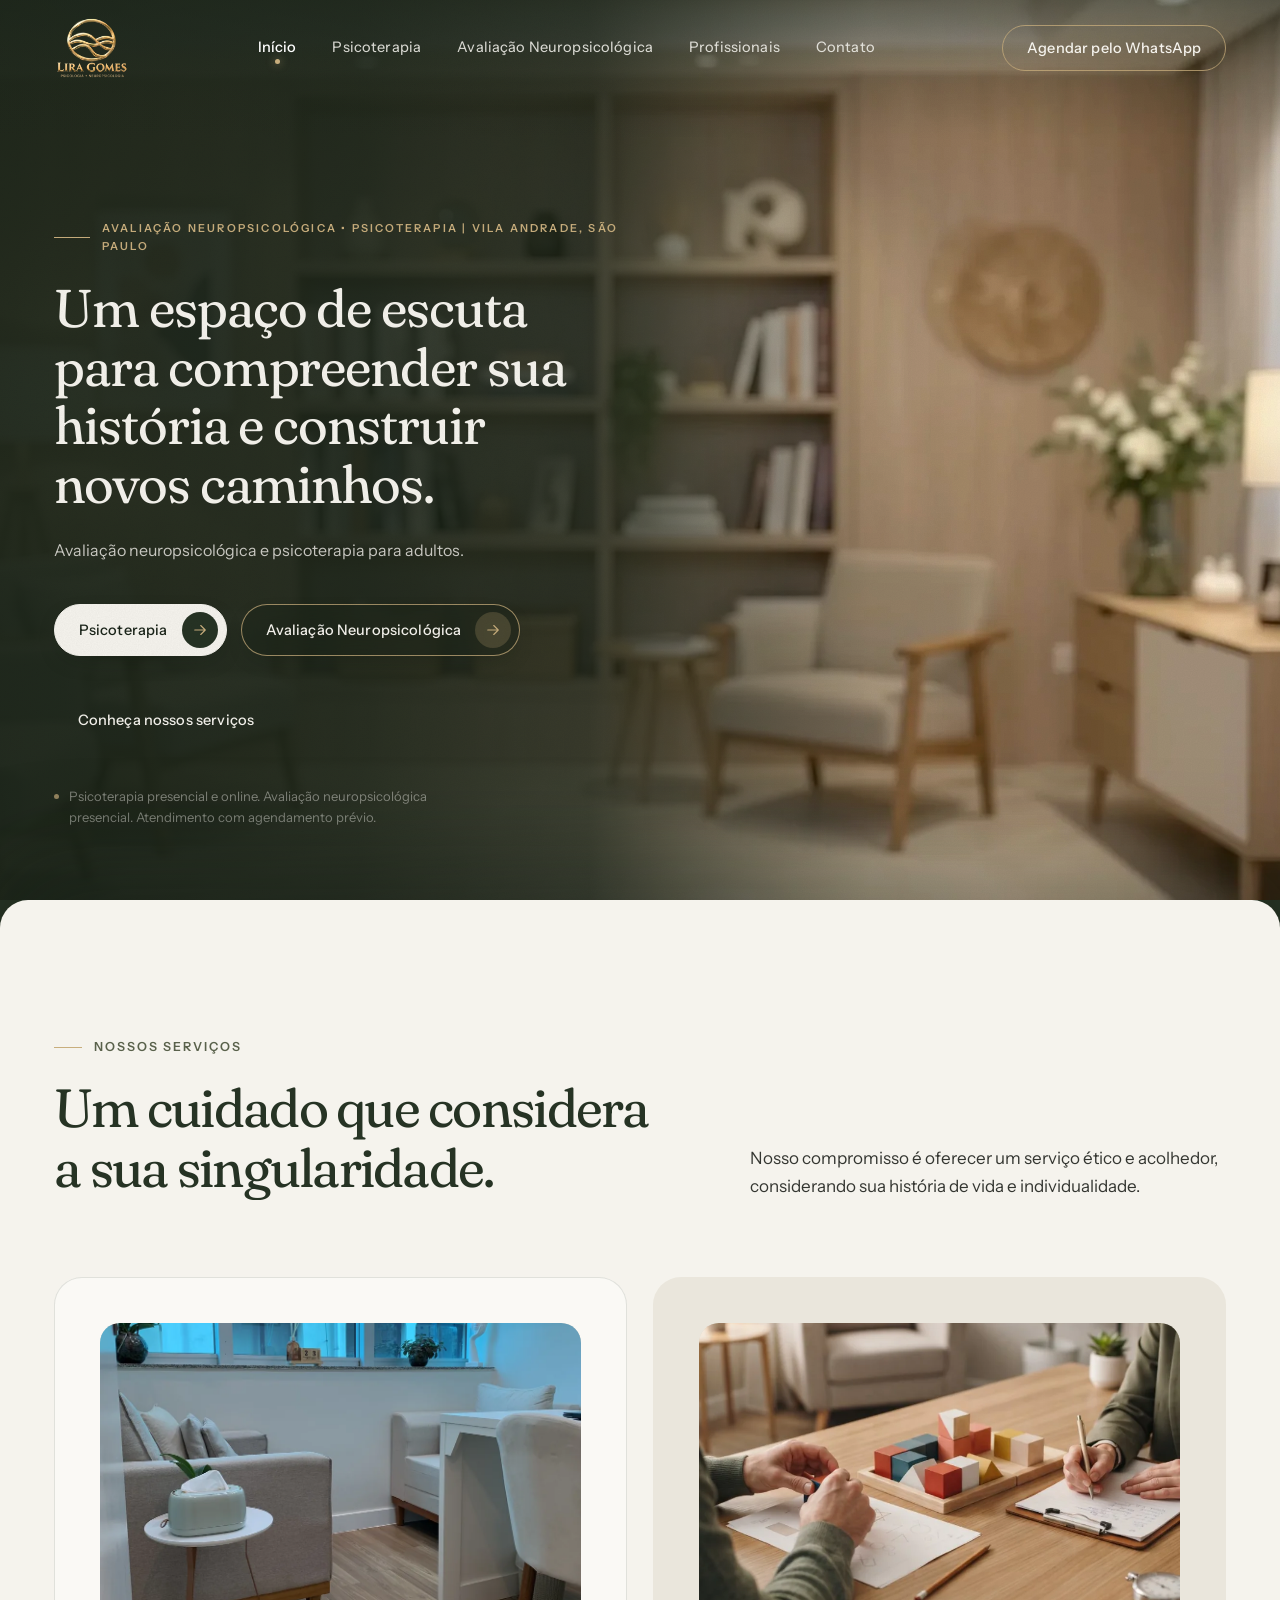
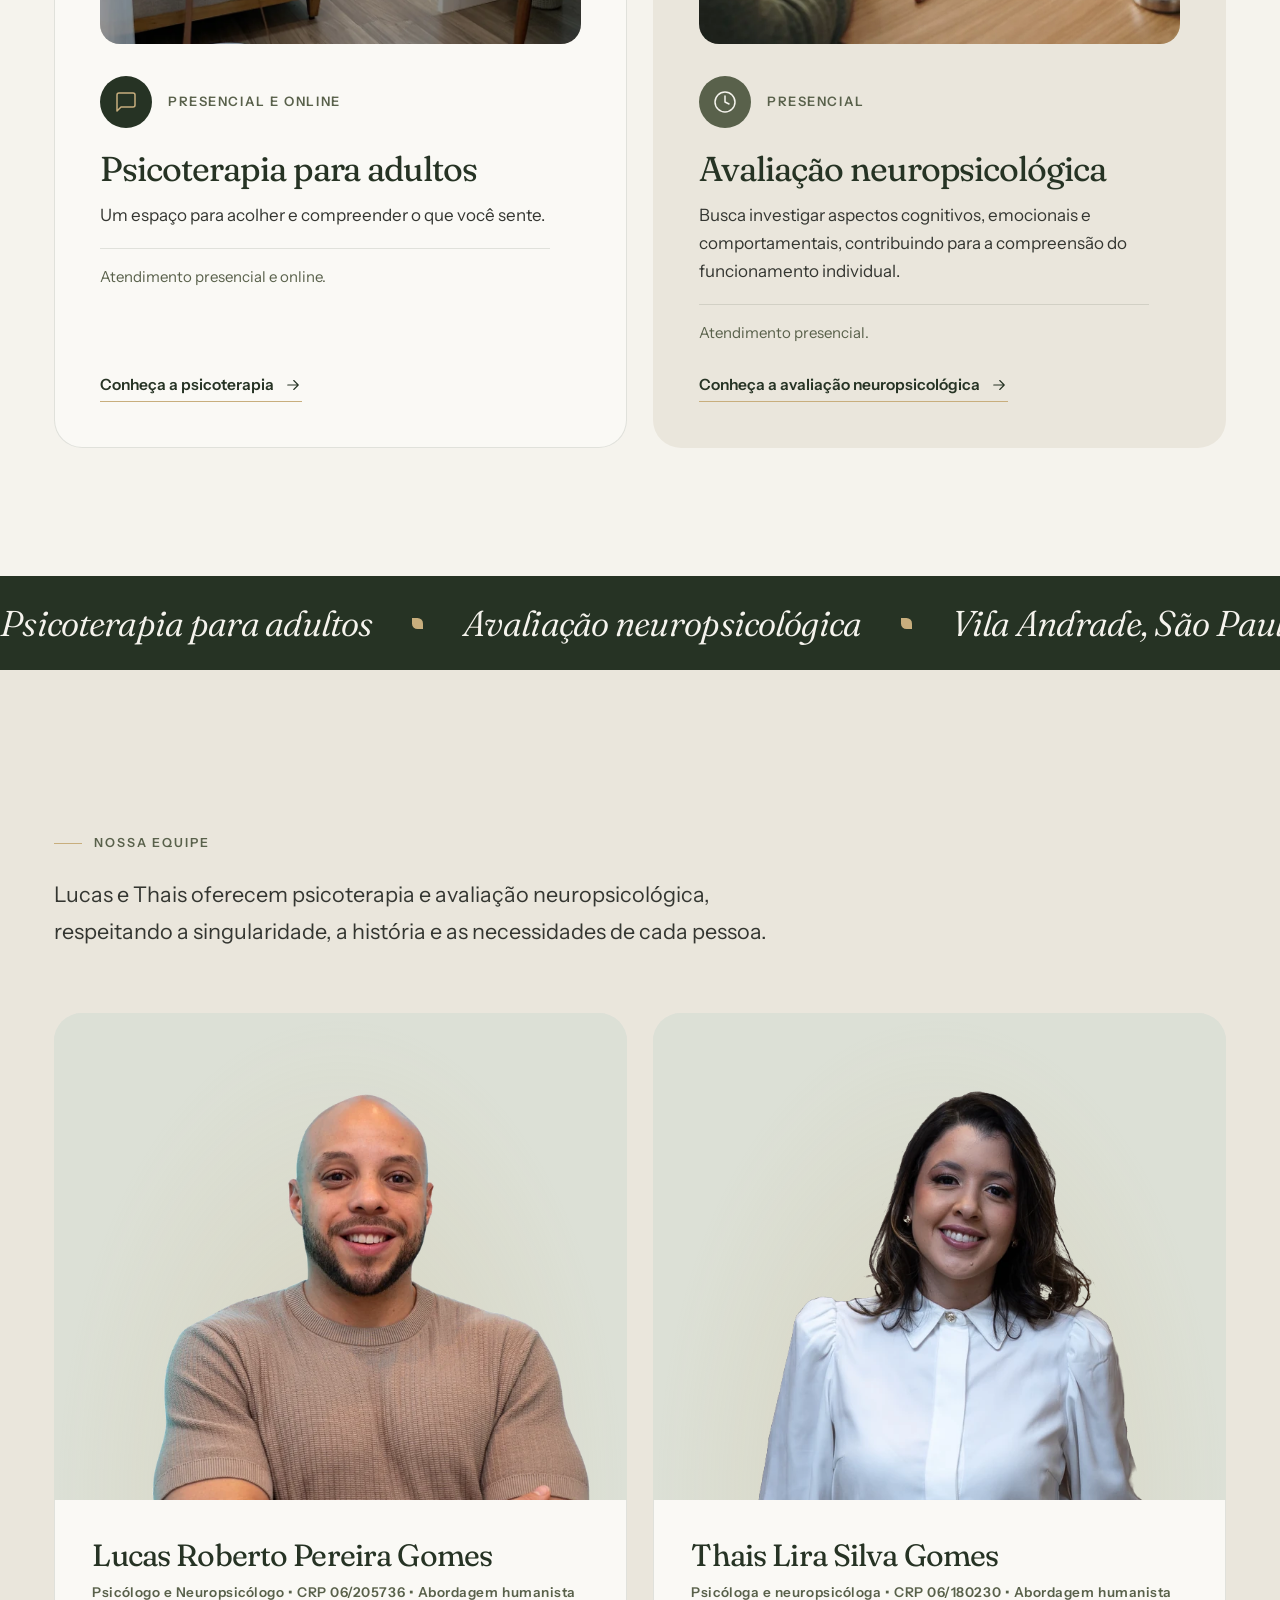
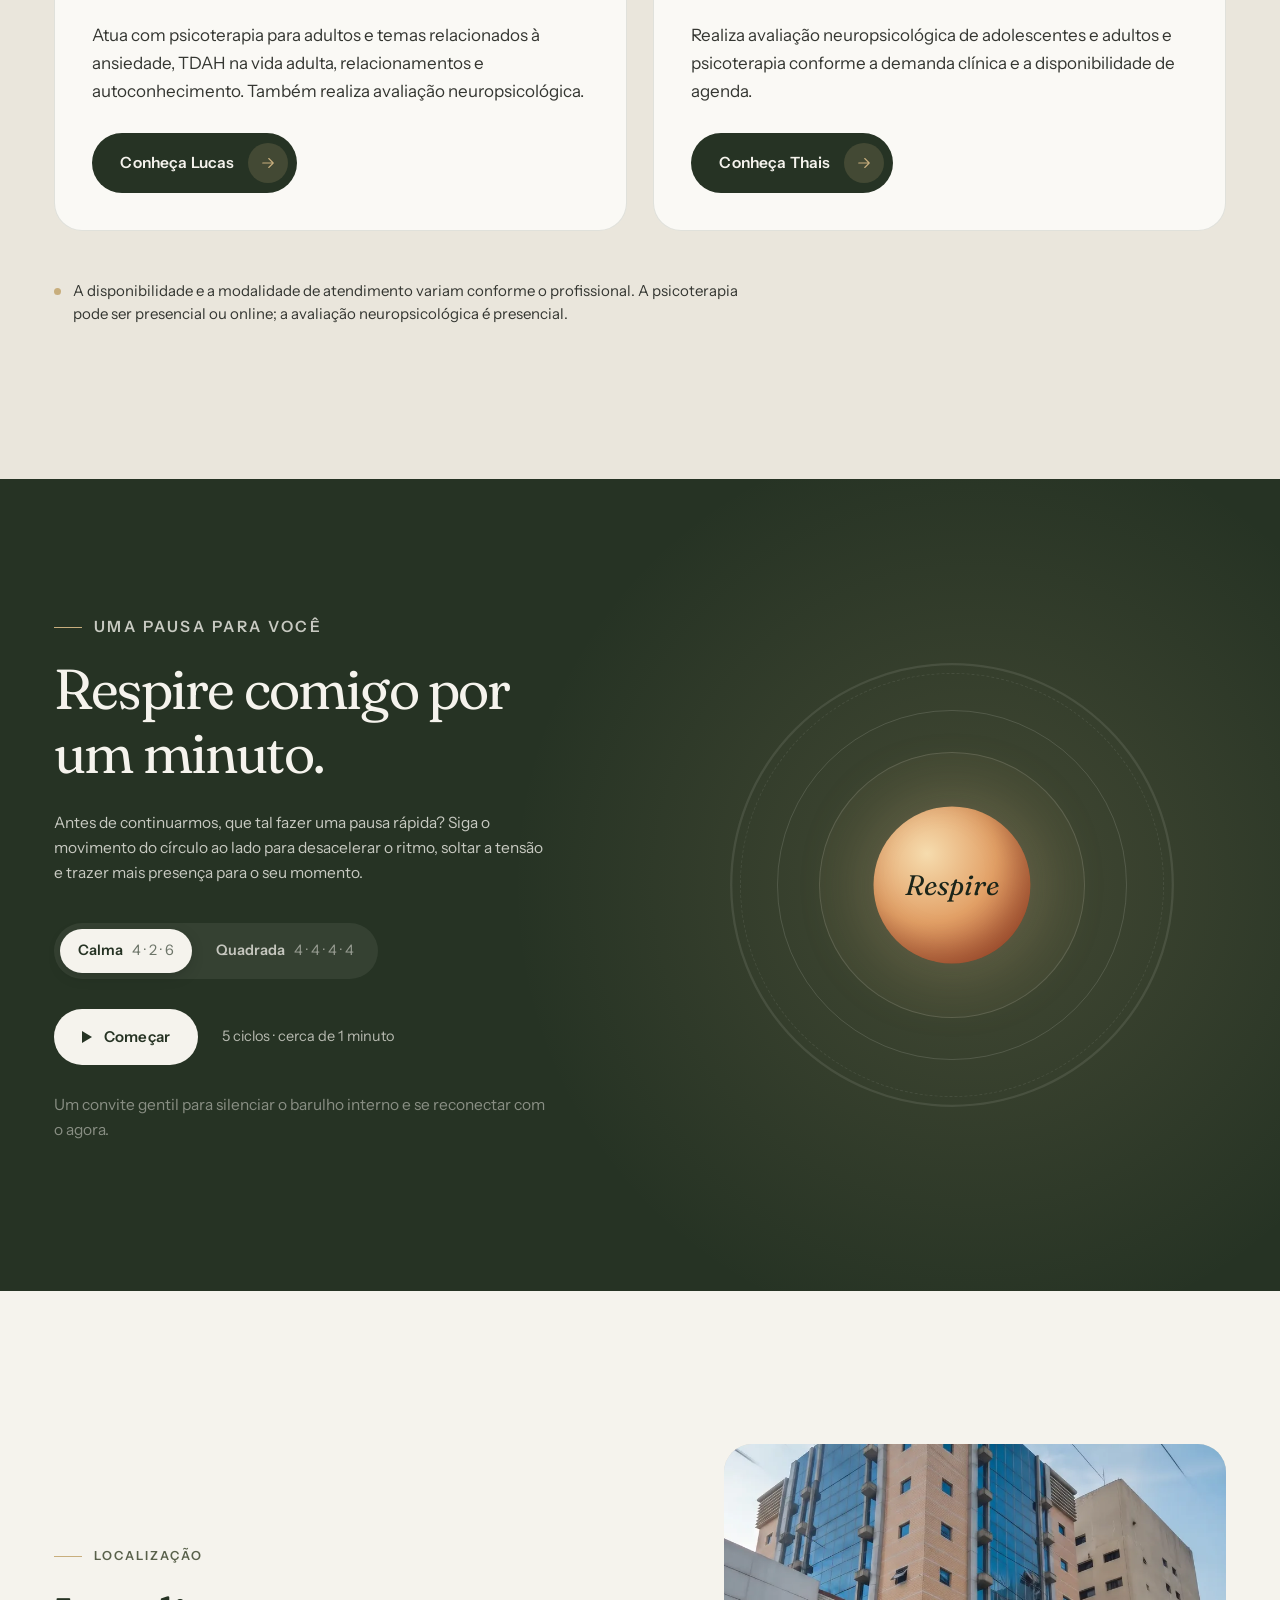
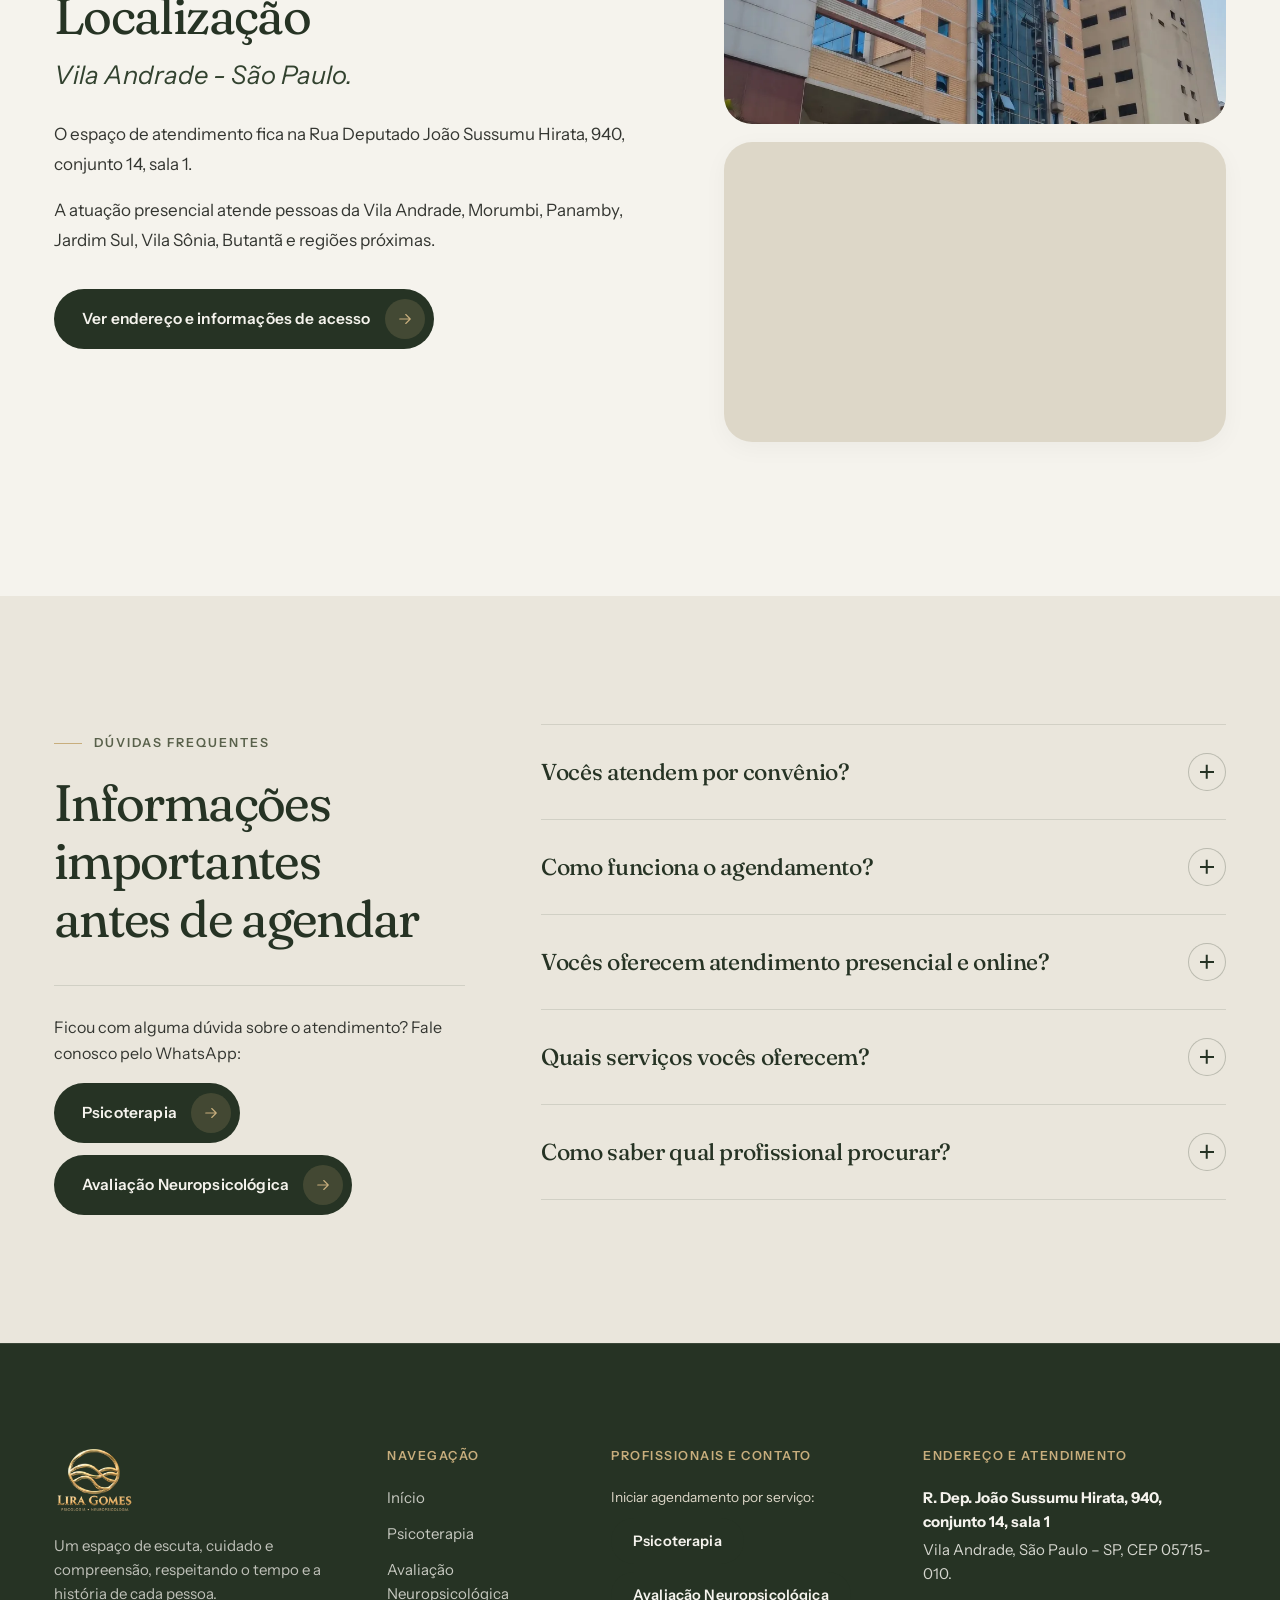
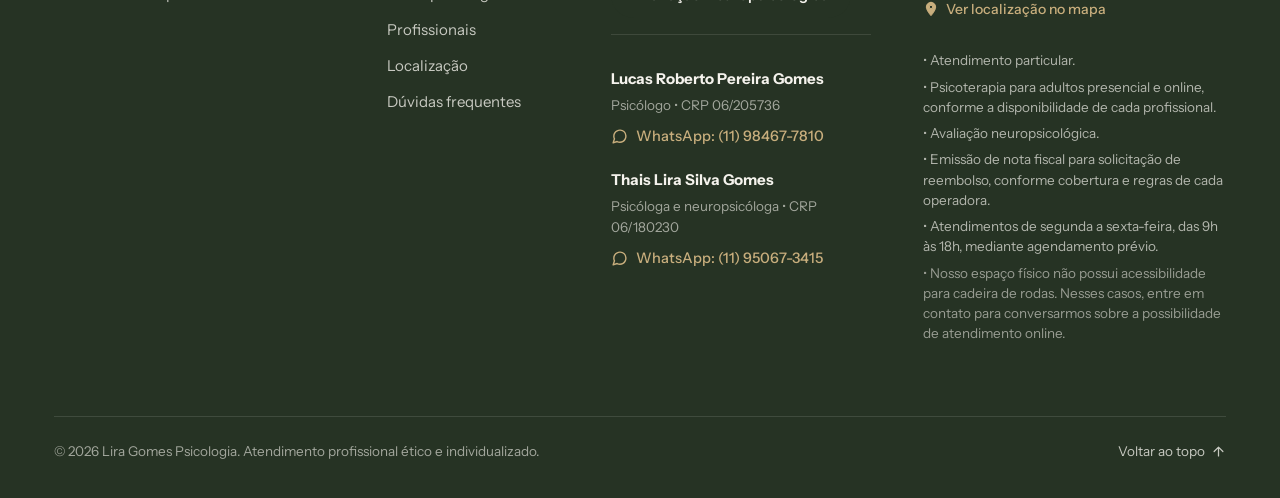
==== commit 56052434: "feat(scroll): aprimora reveals com mascara por linhas, elimina vazamento de fundo e estende animacoe" ====
--- a/index.html
+++ b/index.html
@@ -675,10 +675,10 @@
   <!-- ═══════════════════════════════ RODAPÉ INSTITUCIONAL ═══════════════════════════════ -->
   <footer class="rodape" data-tema="escuro" aria-label="Rodapé institucional">
     <div class="container">
-      <div class="rodape__grade">
+      <div class="rodape__grade" data-revela-grupo>
 
         <!-- 1. Identidade da marca -->
-        <div class="rodape__marca">
+        <div class="rodape__marca" data-revela>
           <a class="marca marca--clara" href="#inicio" aria-label="Lira Gomes Psicologia e Neuropsicologia — Voltar ao início">
             <img
               class="marca__logo marca__logo--rodape"
@@ -698,7 +698,7 @@
         </div>
 
         <!-- 2. Navegação do site -->
-        <nav class="rodape__coluna" aria-label="Navegação do rodapé">
+        <nav class="rodape__coluna" aria-label="Navegação do rodapé" data-revela>
           <p class="rodape__titulo">Navegação</p>
           <a href="#inicio">Início</a>
           <a href="#psicoterapia">Psicoterapia</a>
@@ -709,7 +709,7 @@
         </nav>
 
         <!-- 3. Profissionais e contatos -->
-        <div class="rodape__coluna rodape__contato" id="contato">
+        <div class="rodape__coluna rodape__contato" id="contato" data-revela>
           <p class="rodape__titulo">Profissionais e Contato</p>
 
           <div class="rodape__escolha-servico">
@@ -783,7 +783,7 @@
         </div>
 
         <!-- 4. Endereço, mapa e atendimento -->
-        <div class="rodape__coluna rodape__atendimento">
+        <div class="rodape__coluna rodape__atendimento" data-revela>
           <p class="rodape__titulo">Endereço e Atendimento</p>
 
           <address class="rodape__endereco">
--- a/assets/css/style.css
+++ b/assets/css/style.css
@@ -60,13 +60,13 @@
 html {
   -webkit-text-size-adjust: 100%;
   scroll-padding-top: var(--topo);
-  background: var(--marfim);
+  background: var(--verde-profundo);
   scroll-behavior: smooth;
 }
 
 body {
   margin: 0;
-  background: var(--marfim);
+  background: var(--verde-profundo);
   color: var(--tinta-2);
   font-family: "Instrument Sans", "Manrope", system-ui, -apple-system, "Segoe UI", Roboto, sans-serif;
   font-size: 17px;
@@ -1394,7 +1394,7 @@
 
 .servicos {
   position: relative;
-  z-index: 1;
+  z-index: 2;
   padding-block: clamp(80px, 10vw, 144px);
   background: var(--off-white);
 }
@@ -1619,7 +1619,7 @@
 
 .faixa {
   position: relative;
-  z-index: 1;
+  z-index: 2;
   overflow: clip;
   padding: clamp(18px, 2vw, 26px) 0;
   background: var(--verde-profundo);
@@ -1680,8 +1680,10 @@
   }
 
   .servicos {
+    position: relative;
+    z-index: 2;
     border-radius: var(--raio) var(--raio) 0 0;
-    box-shadow: 0 -24px 60px -30px rgba(14, 22, 14, 0.5);
+    box-shadow: 0 -32px 100px rgba(18, 26, 18, 0.35);
   }
 }
 
@@ -1689,7 +1691,7 @@
 
 .equipe {
   position: relative;
-  z-index: 1;
+  z-index: 2;
   padding-block: clamp(96px, 12vw, 170px);
   background: var(--areia);
 }
@@ -1828,7 +1830,7 @@
 
 .respiro {
   position: relative;
-  z-index: 1;
+  z-index: 2;
   padding-block: clamp(80px, 10vw, 144px);
   overflow: clip;
   background: var(--floresta);
@@ -2074,7 +2076,7 @@
 
 .local {
   position: relative;
-  z-index: 1;
+  z-index: 2;
   padding-block: clamp(96px, 12vw, 170px);
   background: var(--off-white);
 }
@@ -2186,7 +2188,7 @@
 
 .duvidas {
   position: relative;
-  z-index: 1;
+  z-index: 2;
   padding-block: clamp(80px, 10vw, 144px);
   background: var(--areia);
 }
@@ -2589,6 +2591,8 @@
 
 .pagina-perfil,
 .pagina-servico {
+  position: relative;
+  z-index: 2;
   padding-top: calc(var(--topo) + clamp(28px, 4vw, 56px));
   padding-bottom: clamp(64px, 8vw, 120px);
   background: var(--off-white);
@@ -2881,18 +2885,19 @@
 
 /* ── Revelar ao Rolar (Scroll Animations & Choreography) ───────────────────── */
 
-.revelar-ativo [data-revela] {
+/* O estado oculto SÓ tem efeito quando html possui a classe .js-ready */
+html.js-ready [data-revela]:not([data-revela-tipo="linhas"]) {
   opacity: 0;
   transform: translate3d(0, 20px, 0);
   transition: opacity var(--dur-base) var(--ease-premium), transform var(--dur-base) var(--ease-premium);
   transition-delay: var(--atraso, 0s);
 }
 
-.revelar-ativo [data-revela="escala"] {
-  transform: scale(0.96);
-}
-
-.revelar-ativo [data-revela="mascara"] {
+html.js-ready [data-revela="escala"] {
+  transform: scale(0.96) translate3d(0, 20px, 0);
+}
+
+html.js-ready [data-revela="mascara"] {
   opacity: 1;
   transform: none;
   clip-path: inset(0 0 100% 0);
@@ -2900,25 +2905,92 @@
   transition-delay: var(--atraso, 0s);
 }
 
-.revelar-ativo [data-revela].visivel {
+/* Títulos de seção por linhas com máscara de revelação (overflow: hidden, 900ms) */
+.revela-linha-mascara {
+  display: block;
+  overflow: hidden;
+  padding-bottom: 0.08em;
+}
+
+html.js-ready [data-revela-tipo="linhas"] {
   opacity: 1;
   transform: none;
+}
+
+html.js-ready [data-revela-tipo="linhas"] .revela-linha {
+  display: block;
+  transform: translate3d(0, 105%, 0);
+  transition: transform 900ms var(--ease-premium);
+  transition-delay: var(--atraso-linha, 0s);
+}
+
+html.js-ready [data-revela-tipo="linhas"].visivel .revela-linha {
+  transform: translate3d(0, 0, 0);
+}
+
+/* Estado Visível / Revelado */
+html.js-ready [data-revela].visivel {
+  opacity: 1;
+  transform: translate3d(0, 0, 0);
   filter: none;
 }
 
-.revelar-ativo [data-revela="mascara"].visivel {
+html.js-ready [data-revela="mascara"].visivel {
   clip-path: inset(0);
 }
 
-@media (max-width: 820px) {
-  .revelar-ativo [data-revela] {
+/* Desempenho: will-change presente exclusivamente durante a animação */
+html.js-ready [data-revela].animando {
+  will-change: opacity, transform;
+}
+
+html.js-ready [data-revela="mascara"].animando {
+  will-change: clip-path;
+}
+
+html.js-ready [data-revela-tipo="linhas"].animando .revela-linha {
+  will-change: transform;
+}
+
+/* Mobile (até 768px): deslocamento mais leve de 14px, duração 20% menor (560ms / 720ms) */
+@media (max-width: 768px) {
+  html.js-ready [data-revela]:not([data-revela-tipo="linhas"]) {
     transform: translate3d(0, 14px, 0);
-  }
+    transition-duration: 560ms;
+  }
+
+  html.js-ready [data-revela-tipo="linhas"] .revela-linha {
+    transition-duration: 720ms;
+  }
+}
+
+/* Acessibilidade: prefers-reduced-motion respeitado estritamente */
+@media (prefers-reduced-motion: reduce) {
+  html.js-ready [data-revela],
+  html.js-ready [data-revela-tipo="linhas"],
+  html.js-ready .revela-linha-mascara .revela-linha {
+    opacity: 1 !important;
+    transform: none !important;
+    clip-path: none !important;
+    transition: none !important;
+  }
+}
+
+/* Fallback de Segurança: nada fica invisível se JS falhar ou timeout de 3s disparar */
+html:not(.js-ready) [data-revela],
+html.revelar-concluido [data-revela],
+html.revelar-concluido [data-revela-tipo="linhas"],
+html.revelar-concluido .revela-linha-mascara .revela-linha {
+  opacity: 1 !important;
+  transform: none !important;
+  clip-path: none !important;
 }
 
 /* ── Rodapé Institucional ──────────────────────────────────────────────────── */
 
 .rodape {
+  position: relative;
+  z-index: 2;
   padding: clamp(72px, 8vw, 104px) 0 36px;
   background: var(--verde-profundo);
   border-top: 1px solid rgba(245, 243, 237, 0.1);
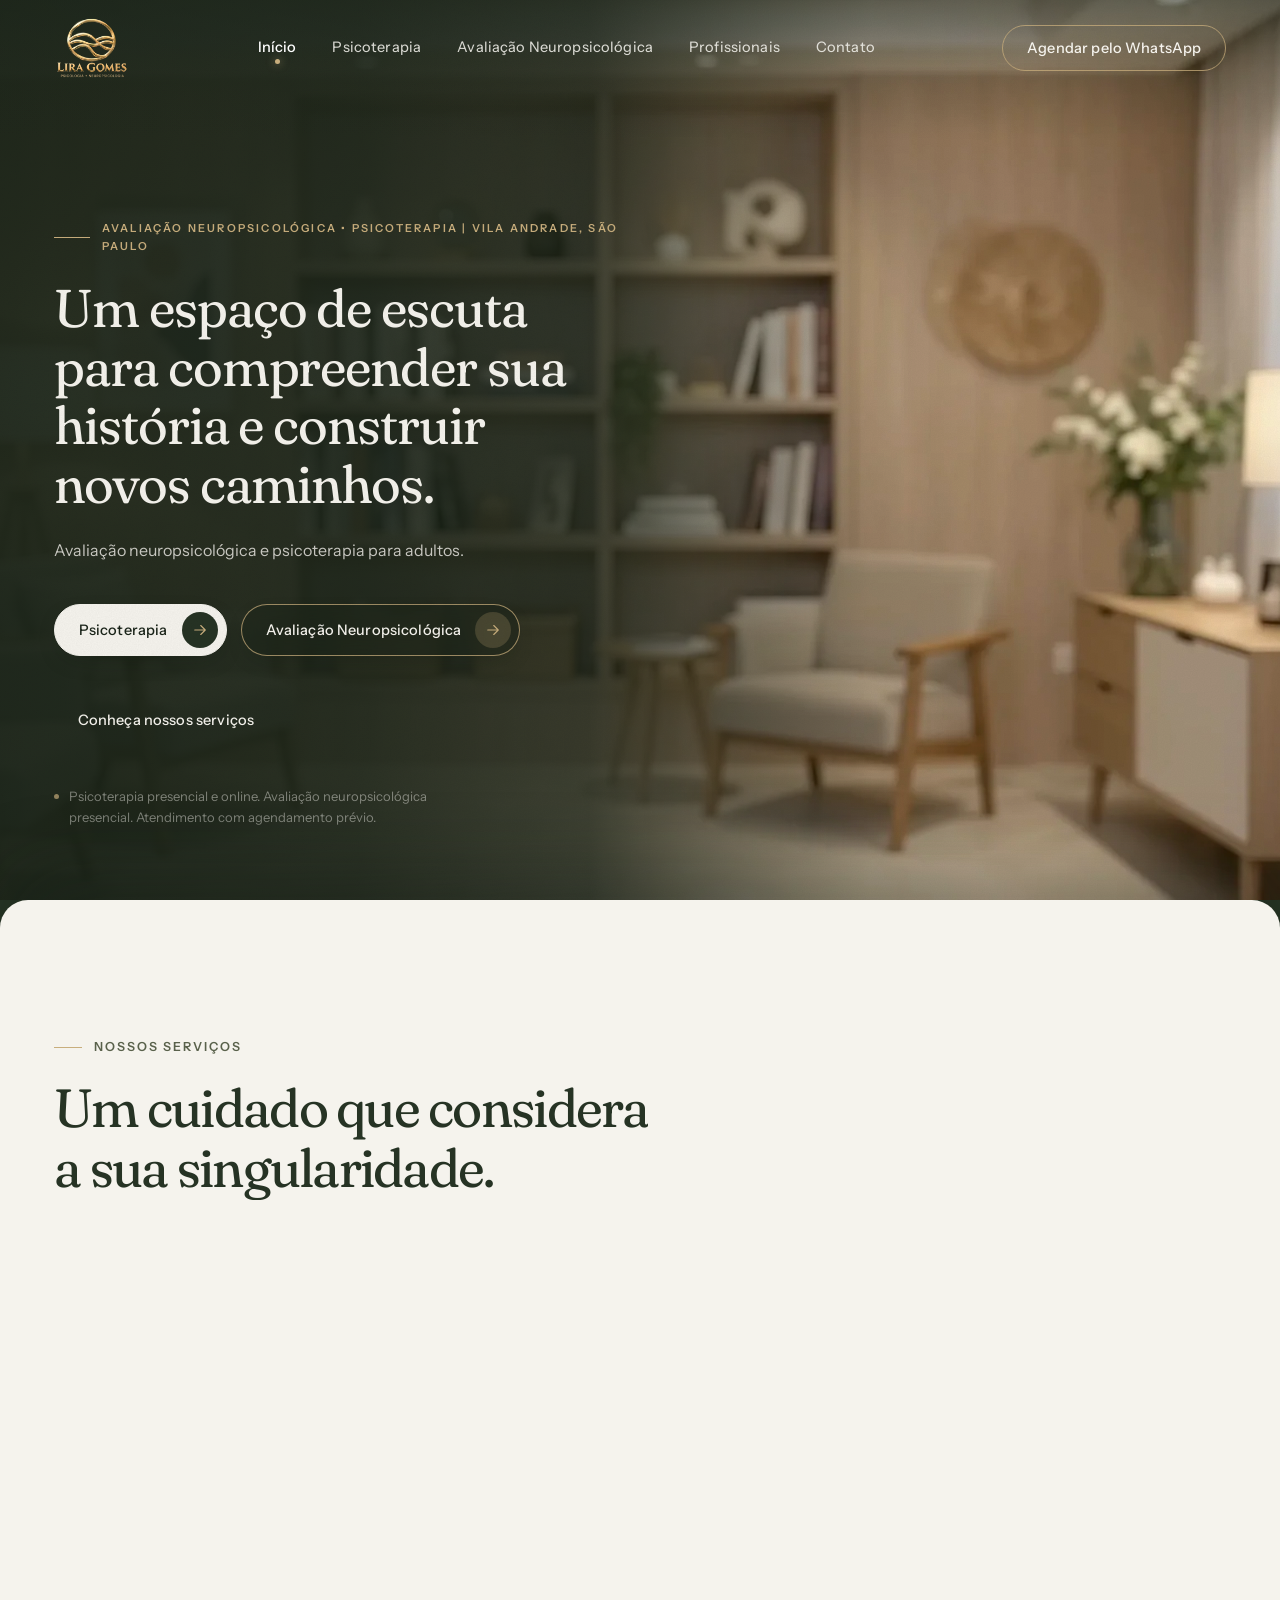
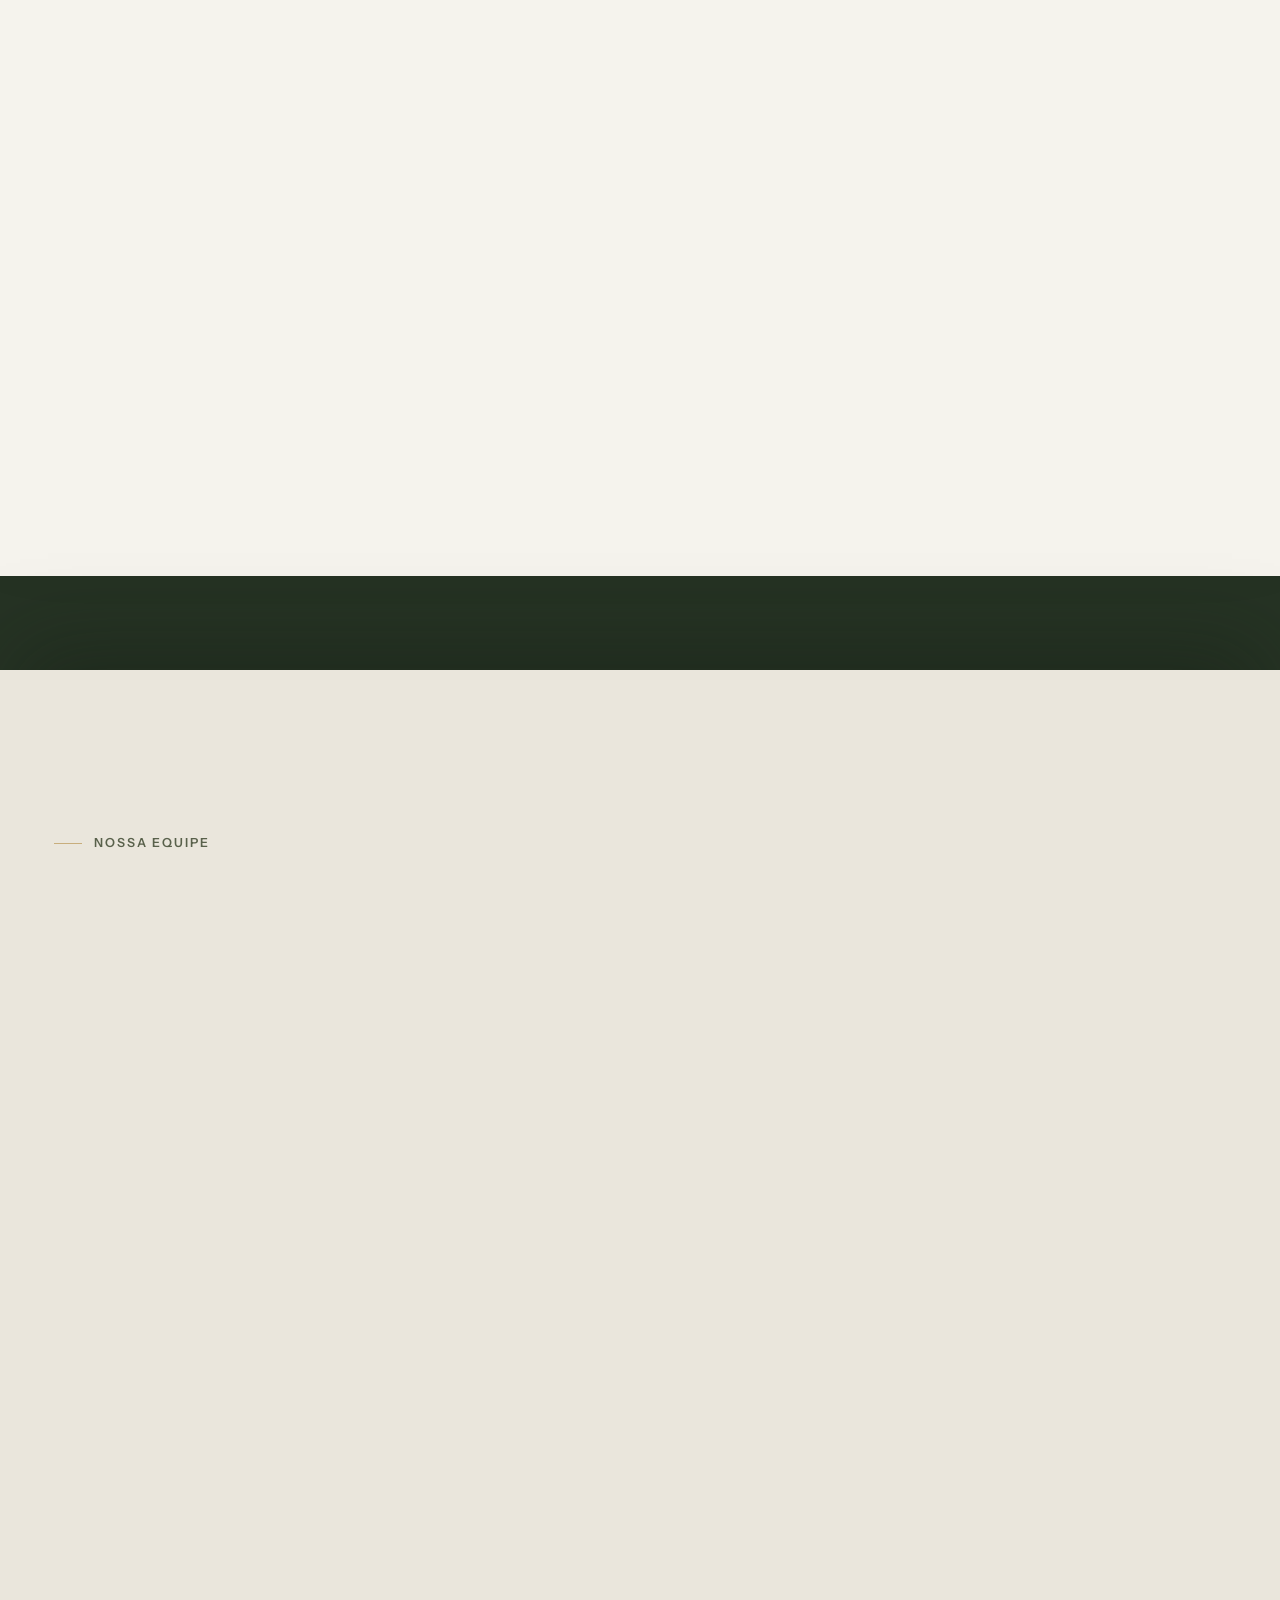
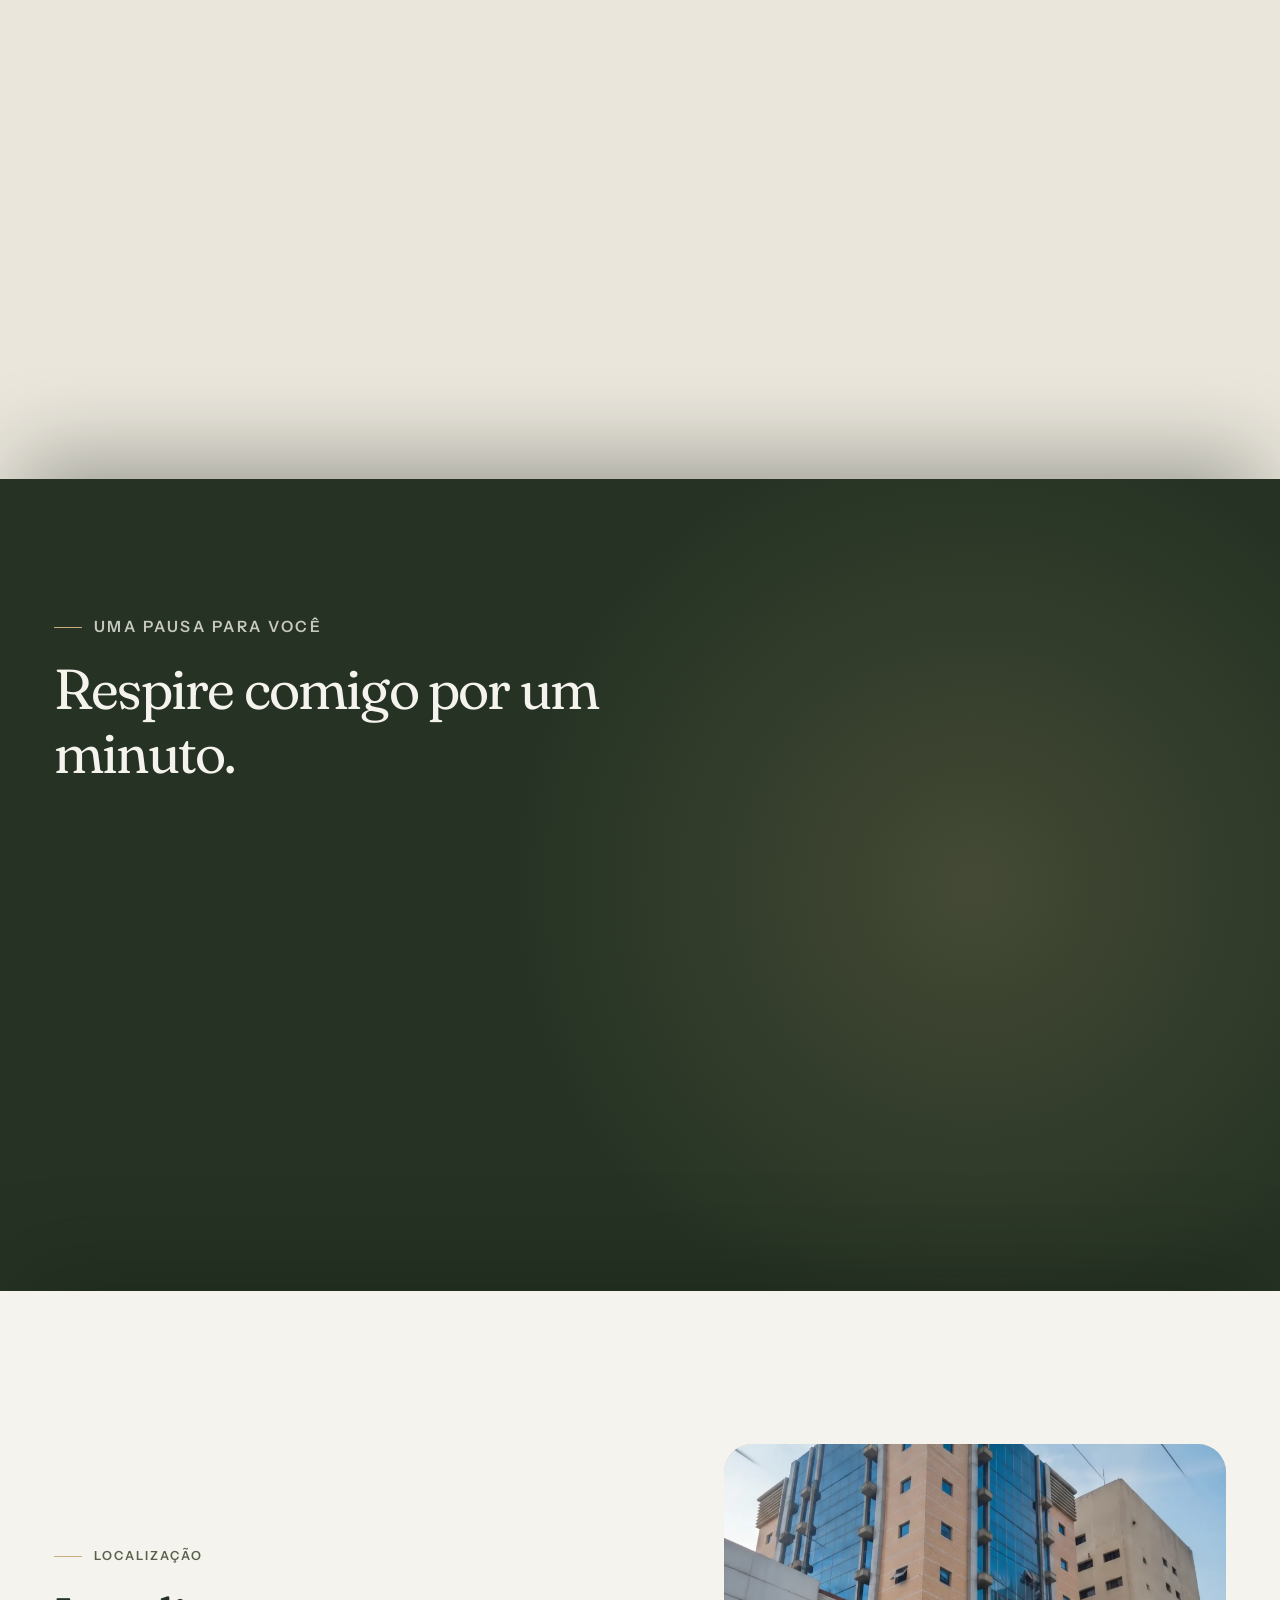
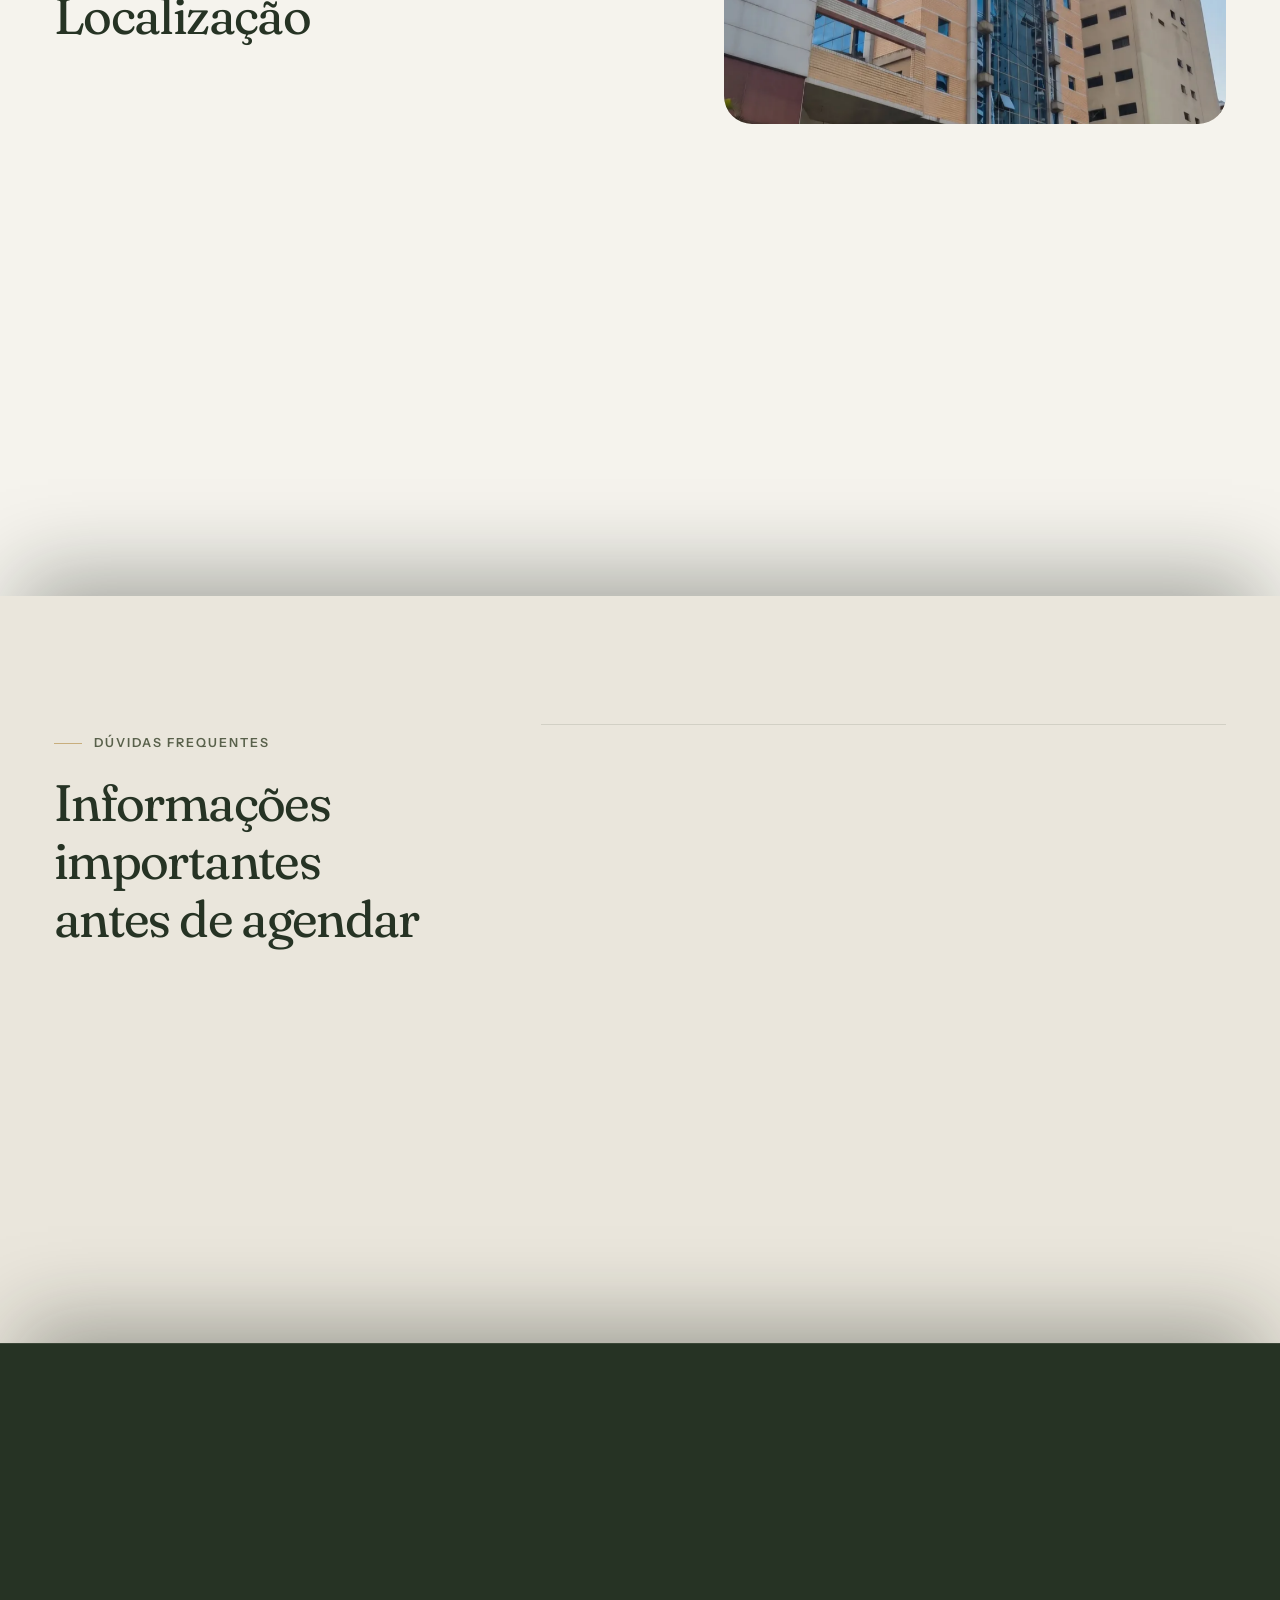
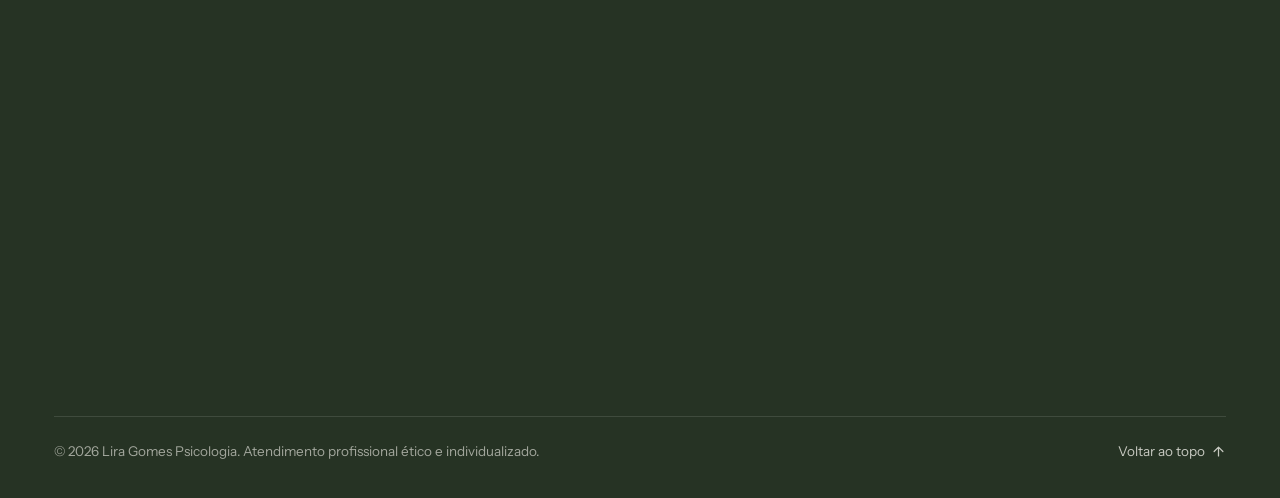
==== commit b9eb9157: "feat(motion): aprimora movimento premium v2 com base no design system, blur reveal reforcado, sombra" ====
--- a/index.html
+++ b/index.html
@@ -372,7 +372,7 @@
     </section>
 
     <!-- Faixa em movimento contínuo (transição gráfica discreta) -->
-    <div class="faixa">
+    <div class="faixa" data-revela>
       <p class="sr-only">Psicoterapia para adultos • Avaliação neuropsicológica • Vila Andrade, São Paulo</p>
       <div class="faixa__trilho" aria-hidden="true">
         <div class="faixa__grupo">
--- a/assets/css/style.css
+++ b/assets/css/style.css
@@ -41,9 +41,13 @@
   --raio: 28px;
   --suave: cubic-bezier(.22, 1, .36, 1);
   --suave-2: cubic-bezier(.65, 0, .35, 1);
+  --ease-hero: cubic-bezier(0.22, 1, 0.36, 1);
   --ease-premium: cubic-bezier(0.22, 1, 0.36, 1);
   --dur-fast: 300ms;
   --dur-base: 700ms;
+  --dur-reveal: 1100ms;
+  --dur-soft: 950ms;
+  --blur-reveal: 14px;
   --topo: 88px;
   --z-topo: 100;
   --z-menu-movel: 95;
@@ -260,11 +264,12 @@
 .botao__icone svg {
   width: 18px;
   height: 18px;
-  transition: transform 0.6s var(--suave);
-}
-
-.botao:hover .botao__icone svg {
-  transform: translateX(3px) rotate(-30deg);
+  transition: transform 400ms var(--ease-premium);
+}
+
+.botao:hover .botao__icone svg,
+.botao:focus-visible .botao__icone svg {
+  transform: translateX(4px) rotate(-30deg);
 }
 
 /* Variações de botão alinhadas à paleta Lira Gomes */
@@ -291,13 +296,45 @@
   color: var(--dourado-areia);
 }
 
-.botao--claro-contorno {
+.botao--claro-contorno,
+.botao--contorno {
+  position: relative;
+  overflow: hidden;
+  z-index: 1;
   --fundo: rgba(38, 51, 36, 0.38);
   --cor: var(--off-white);
   --fundo-ativo: rgba(245, 243, 237, 0.16);
   box-shadow: inset 0 0 0 1px rgba(245, 243, 237, 0.42);
   -webkit-backdrop-filter: blur(8px);
   backdrop-filter: blur(8px);
+  transition: color 400ms var(--ease-premium), border-color 400ms var(--ease-premium), box-shadow 400ms var(--ease-premium);
+}
+
+.botao--claro-contorno::before,
+.botao--contorno::before {
+  content: "";
+  position: absolute;
+  inset: 0;
+  background: var(--dourado-areia);
+  transform: scaleX(0);
+  transform-origin: left;
+  transition: transform 400ms var(--ease-premium);
+  z-index: -1;
+}
+
+.botao--claro-contorno:hover::before,
+.botao--claro-contorno:focus-visible::before,
+.botao--contorno:hover::before,
+.botao--contorno:focus-visible::before {
+  transform: scaleX(1);
+}
+
+.botao--claro-contorno:hover,
+.botao--claro-contorno:focus-visible,
+.botao--contorno:hover,
+.botao--contorno:focus-visible {
+  color: var(--verde-profundo);
+  box-shadow: inset 0 0 0 1px var(--dourado-areia);
 }
 
 .botao--pequeno {
@@ -686,6 +723,7 @@
 /* ── Hero (Primeira Dobra com Vídeo em Tela Cheia) ────────────────────────────────────────── */
 
 .hero {
+  --ease-premium: var(--ease-hero);
   position: relative;
   isolation: isolate;
   display: flex;
@@ -1455,13 +1493,13 @@
   border-radius: var(--raio);
   background: var(--papel);
   box-shadow: inset 0 0 0 1px var(--linha);
-  transition: transform 0.7s var(--suave), box-shadow 0.6s var(--suave);
+  transition: transform 400ms var(--ease-premium), box-shadow 400ms var(--ease-premium);
 }
 
 .formato:hover,
 .servico:hover {
-  transform: translateY(-6px);
-  box-shadow: inset 0 0 0 1px var(--linha), 0 34px 60px -40px rgba(38, 51, 36, 0.45);
+  transform: translateY(-4px);
+  box-shadow: inset 0 0 0 1px var(--linha), 0 24px 48px -24px rgba(38, 51, 36, 0.35);
 }
 
 .formato--destaque {
@@ -1504,9 +1542,16 @@
   object-position: 50% 70%;
 }
 
+.formato .formato__foto img,
+.servico .servico__foto img,
+.profissional .profissional__foto img {
+  transition: transform 700ms var(--ease-premium);
+}
+
 .formato:hover .formato__foto img,
-.servico:hover .servico__foto img {
-  transform: scale(1.05);
+.servico:hover .servico__foto img,
+.profissional:hover .profissional__foto img {
+  transform: scale(1.04);
 }
 
 .formato__topo {
@@ -1578,6 +1623,7 @@
 }
 
 .link-seta {
+  position: relative;
   display: inline-flex;
   align-items: center;
   gap: 10px;
@@ -1587,22 +1633,39 @@
   font-size: 15.5px;
   color: var(--verde-profundo);
   text-decoration: none;
-  border-bottom: 1px solid var(--dourado-areia);
+  border-bottom: 1px solid rgba(200, 174, 125, 0.35);
   padding-bottom: 3px;
-  transition: color 0.4s var(--suave), border-color 0.4s var(--suave);
+  transition: color 400ms var(--ease-premium);
+}
+
+.link-seta::after {
+  content: "";
+  position: absolute;
+  bottom: -1px;
+  left: 0;
+  width: 100%;
+  height: 1px;
+  background: var(--ouro);
+  transform: scaleX(0);
+  transform-origin: left;
+  transition: transform 400ms var(--ease-premium);
+}
+
+.link-seta:hover::after,
+.link-seta:focus-visible::after {
+  transform: scaleX(1);
 }
 
 .link-seta:hover,
 .link-seta:focus-visible {
   color: var(--verde-oliva);
-  border-color: var(--verde-oliva);
 }
 
 .link-seta svg {
   flex-shrink: 0;
   width: 18px;
   height: 18px;
-  transition: transform 0.6s var(--suave);
+  transition: transform 400ms var(--ease-premium);
 }
 
 .link-seta:hover svg,
@@ -1730,12 +1793,12 @@
   border-radius: var(--raio);
   background: var(--papel);
   box-shadow: inset 0 0 0 1px var(--linha);
-  transition: transform 0.8s var(--suave), box-shadow 0.8s var(--suave);
+  transition: transform 400ms var(--ease-premium), box-shadow 400ms var(--ease-premium);
 }
 
 .profissional:hover {
-  transform: translateY(-6px);
-  box-shadow: inset 0 0 0 1px var(--linha), 0 34px 60px -40px rgba(38, 51, 36, 0.45);
+  transform: translateY(-4px);
+  box-shadow: inset 0 0 0 1px var(--linha), 0 24px 48px -24px rgba(38, 51, 36, 0.35);
 }
 
 .profissional__foto {
@@ -2299,19 +2362,28 @@
   transform: rotate(90deg);
 }
 
-.pergunta[open] .pergunta__sinal {
+.pergunta[open] .pergunta__sinal,
+.pergunta.faq-aberto .pergunta__sinal {
   background: var(--verde-profundo);
   box-shadow: none;
   color: var(--off-white);
-  transform: rotate(180deg);
-}
-
-.pergunta[open] .pergunta__sinal::after {
-  transform: rotate(0deg);
+  transform: rotate(45deg);
 }
 
 .pergunta__resposta {
+  display: grid;
+  grid-template-rows: 0fr;
+  transition: grid-template-rows 400ms var(--ease-premium);
   overflow: hidden;
+}
+
+.pergunta__resposta > * {
+  overflow: hidden;
+}
+
+.pergunta[open] .pergunta__resposta,
+.pergunta.faq-aberto .pergunta__resposta {
+  grid-template-rows: 1fr;
 }
 
 .pergunta__resposta p {
@@ -2321,6 +2393,15 @@
   color: var(--tinta-2);
   font-size: 16px;
   line-height: 1.65;
+  opacity: 0;
+  transform: translate3d(0, 12px, 0);
+  transition: opacity 350ms var(--ease-premium) 50ms, transform 350ms var(--ease-premium) 50ms;
+}
+
+.pergunta[open] .pergunta__resposta p,
+.pergunta.faq-aberto .pergunta__resposta p {
+  opacity: 1;
+  transform: translate3d(0, 0, 0);
 }
 
 @media (max-width: 980px) {
@@ -2718,6 +2799,13 @@
   border-radius: var(--raio);
   background: var(--papel);
   box-shadow: inset 0 0 0 1px var(--linha);
+  transition: transform 400ms var(--ease-premium), box-shadow 400ms var(--ease-premium);
+}
+
+.perfil-card:hover,
+.servico-card:hover {
+  transform: translateY(-4px);
+  box-shadow: inset 0 0 0 1px var(--linha), 0 24px 48px -24px rgba(38, 51, 36, 0.35);
 }
 
 .perfil-card--destaque,
@@ -2883,33 +2971,44 @@
   }
 }
 
+/* ── Transição entre seções: sombra sutil projetada no topo para sensação de camadas ── */
+.servicos,
+.respiro,
+.equipe,
+.local,
+.duvidas,
+.rodape,
+.servico-detalhe,
+.perfil-detalhe {
+  position: relative;
+  z-index: 2;
+  box-shadow: 0 -40px 80px -20px rgba(18, 26, 18, 0.35);
+}
+
 /* ── Revelar ao Rolar (Scroll Animations & Choreography) ───────────────────── */
 
 /* O estado oculto SÓ tem efeito quando html possui a classe .js-ready */
-html.js-ready [data-revela]:not([data-revela-tipo="linhas"]) {
+html.js-ready [data-revela]:not([data-revela-tipo="linhas"]):not([data-revela="mascara"]):not(.olho):not(.profissional__id):not([data-revela="destaque"]) {
   opacity: 0;
-  transform: translate3d(0, 20px, 0);
-  transition: opacity var(--dur-base) var(--ease-premium), transform var(--dur-base) var(--ease-premium);
+  transform: translate3d(0, 48px, 0);
+  filter: blur(min(var(--blur-reveal), 10px));
+  transition:
+    opacity 800ms var(--ease-premium),
+    transform var(--dur-soft) var(--ease-premium),
+    filter var(--dur-soft) var(--ease-premium);
   transition-delay: var(--atraso, 0s);
 }
 
 html.js-ready [data-revela="escala"] {
-  transform: scale(0.96) translate3d(0, 20px, 0);
-}
-
-html.js-ready [data-revela="mascara"] {
-  opacity: 1;
-  transform: none;
-  clip-path: inset(0 0 100% 0);
-  transition: clip-path var(--dur-base) var(--ease-premium);
-  transition-delay: var(--atraso, 0s);
-}
-
-/* Títulos de seção por linhas com máscara de revelação (overflow: hidden, 900ms) */
+  transform: scale(0.94) translate3d(0, 48px, 0);
+}
+
+/* 1. Títulos de seção por linhas com máscara de revelação e blur reveal */
 .revela-linha-mascara {
   display: block;
   overflow: hidden;
   padding-bottom: 0.08em;
+  perspective: 1000px;
 }
 
 html.js-ready [data-revela-tipo="linhas"] {
@@ -2919,48 +3018,262 @@
 
 html.js-ready [data-revela-tipo="linhas"] .revela-linha {
   display: block;
-  transform: translate3d(0, 105%, 0);
-  transition: transform 900ms var(--ease-premium);
+  opacity: 0;
+  transform: translate3d(0, 110%, 0) rotateX(3deg) skewY(1deg) scale(1.02);
+  transform-origin: bottom left;
+  filter: blur(var(--blur-reveal));
+  transition:
+    opacity 900ms var(--ease-premium),
+    transform var(--dur-reveal) var(--ease-premium),
+    filter var(--dur-reveal) var(--ease-premium);
   transition-delay: var(--atraso-linha, 0s);
 }
 
 html.js-ready [data-revela-tipo="linhas"].visivel .revela-linha {
-  transform: translate3d(0, 0, 0);
-}
-
-/* Estado Visível / Revelado */
-html.js-ready [data-revela].visivel {
+  opacity: 1;
+  transform: translate3d(0, 0, 0) rotateX(0deg) skewY(0deg) scale(1);
+  filter: blur(0px);
+}
+
+html.js-ready [data-revela-tipo="linhas"].visivel:not(.animando) .revela-linha {
+  filter: none;
+  will-change: auto;
+}
+
+html.js-ready [data-revela-tipo="linhas"].animando .revela-linha {
+  will-change: opacity, transform, filter;
+}
+
+/* 2. Rótulos pequenos (.olho): linha dourada cresce em 700ms antes do texto */
+html.js-ready .olho[data-revela] {
+  opacity: 0;
+  transform: translate3d(0, 16px, 0);
+  filter: none;
+  transition: opacity 700ms var(--ease-premium) 150ms, transform 700ms var(--ease-premium) 150ms;
+  transition-delay: calc(var(--atraso, 0s) + 150ms);
+}
+
+html.js-ready .olho[data-revela].visivel {
   opacity: 1;
   transform: translate3d(0, 0, 0);
   filter: none;
 }
 
+html.js-ready .olho[data-revela]::before {
+  transform: scaleX(0);
+  transform-origin: left;
+  transition: transform 700ms var(--ease-premium);
+  transition-delay: var(--atraso, 0s);
+}
+
+html.js-ready .olho[data-revela].visivel::before {
+  transform: scaleX(1);
+}
+
+/* 3. Imagens e cards com foto: máscara clip-path de 100% para 0 de baixo para cima em 1200ms, scale 1.15 para 1 em 1600ms */
+html.js-ready [data-revela="mascara"] {
+  opacity: 1;
+  transform: none;
+  clip-path: inset(100% 0 0 0);
+  transition: clip-path 1200ms var(--ease-premium);
+  transition-delay: var(--atraso, 0s);
+  overflow: hidden;
+}
+
 html.js-ready [data-revela="mascara"].visivel {
-  clip-path: inset(0);
-}
-
-/* Desempenho: will-change presente exclusivamente durante a animação */
-html.js-ready [data-revela].animando {
-  will-change: opacity, transform;
+  clip-path: inset(0 0 0 0);
 }
 
 html.js-ready [data-revela="mascara"].animando {
   will-change: clip-path;
 }
 
-html.js-ready [data-revela-tipo="linhas"].animando .revela-linha {
+html.js-ready [data-revela="mascara"] img,
+html.js-ready [data-revela="mascara"] picture img {
+  transform: translate3d(0, var(--parallax-y, 0px), 0) scale(1.15);
+  transition: transform 1600ms var(--ease-premium);
+  transition-delay: var(--atraso, 0s);
   will-change: transform;
 }
 
-/* Mobile (até 768px): deslocamento mais leve de 14px, duração 20% menor (560ms / 720ms) */
+html.js-ready [data-revela="mascara"].visivel img,
+html.js-ready [data-revela="mascara"].visivel picture img {
+  transform: translate3d(0, var(--parallax-y, 0px), 0) scale(1);
+}
+
+html.js-ready [data-revela="mascara"].visivel:not(.animando) img,
+html.js-ready [data-revela="mascara"].visivel:not(.animando) picture img {
+  transition: transform 0.1s linear;
+  will-change: auto;
+}
+
+/* 4. Números, CRPs e destaques: fade com blur curto (6px) e translateY de 20px */
+html.js-ready .profissional__id[data-revela],
+html.js-ready [data-revela="destaque"] {
+  opacity: 0;
+  transform: translate3d(0, 20px, 0);
+  filter: blur(6px);
+  transition:
+    opacity 800ms var(--ease-premium),
+    transform 800ms var(--ease-premium),
+    filter 800ms var(--ease-premium);
+  transition-delay: var(--atraso, 0s);
+}
+
+html.js-ready .profissional__id[data-revela].visivel,
+html.js-ready [data-revela="destaque"].visivel {
+  opacity: 1;
+  transform: translate3d(0, 0, 0);
+  filter: blur(0px);
+}
+
+/* 7. Linhas douradas e divisores */
+html.js-ready [data-revela="linha"],
+html.js-ready .linha-dourada[data-revela] {
+  transform: scaleX(0);
+  transform-origin: left;
+  transition: transform 900ms var(--ease-premium);
+  transition-delay: var(--atraso, 0s);
+}
+
+html.js-ready [data-revela="linha"].visivel,
+html.js-ready .linha-dourada[data-revela].visivel {
+  transform: scaleX(1);
+}
+
+/* 8. Destaque sutil de etapa numerada ativa ao rolar pelo centro */
+.lista-etapas-ativa li {
+  opacity: 0.50;
+  transition: opacity 400ms var(--ease-premium);
+}
+
+.lista-etapas-ativa li.etapa-ativa {
+  opacity: 1;
+}
+
+/* 9. Faixa de contato, blocos de ação e marquee com blur reveal */
+html.js-ready .faixa-contato,
+html.js-ready .faixa[data-revela],
+html.js-ready .duvidas__cta[data-revela] {
+  opacity: 0;
+  transform: translate3d(0, 40px, 0);
+  filter: blur(min(var(--blur-reveal), 8px));
+  transition:
+    opacity 900ms var(--ease-premium),
+    transform 900ms var(--ease-premium),
+    filter 900ms var(--ease-premium);
+}
+
+html.js-ready .faixa-contato.visivel,
+html.js-ready .faixa[data-revela].visivel,
+html.js-ready .duvidas__cta[data-revela].visivel {
+  opacity: 1;
+  transform: translate3d(0, 0, 0);
+  filter: blur(0px);
+}
+
+html.js-ready .faixa-contato.visivel:not(.animando),
+html.js-ready .faixa[data-revela].visivel:not(.animando),
+html.js-ready .duvidas__cta[data-revela].visivel:not(.animando) {
+  filter: none;
+}
+
+html.js-ready .faixa-contato .botao,
+html.js-ready .duvidas__cta[data-revela] .botao {
+  transition: opacity 800ms var(--ease-premium), transform 800ms var(--ease-premium);
+}
+
+html.js-ready .faixa-contato:not(.visivel) .botao,
+html.js-ready .duvidas__cta[data-revela]:not(.visivel) .botao {
+  opacity: 0;
+  transform: translate3d(0, 20px, 0);
+}
+
+html.js-ready .faixa-contato.visivel .botao:nth-child(1),
+html.js-ready .duvidas__cta[data-revela].visivel .botao:nth-child(1) {
+  opacity: 1;
+  transform: translate3d(0, 0, 0);
+  transition-delay: 100ms;
+}
+
+html.js-ready .faixa-contato.visivel .botao:nth-child(2),
+html.js-ready .duvidas__cta[data-revela].visivel .botao:nth-child(2) {
+  opacity: 1;
+  transform: translate3d(0, 0, 0);
+  transition-delay: 200ms;
+}
+
+/* Estado Geral Visível / Revelado */
+html.js-ready [data-revela]:not([data-revela-tipo="linhas"]).visivel {
+  opacity: 1;
+  transform: translate3d(0, 0, 0);
+  filter: blur(0px);
+}
+
+html.js-ready [data-revela]:not([data-revela-tipo="linhas"]).visivel:not(.animando) {
+  filter: none;
+  will-change: auto;
+}
+
+/* Elementos sem blur (quando limite de 12 blur simultâneos é atingido) */
+html.js-ready [data-revela].sem-blur,
+html.js-ready [data-revela-tipo="linhas"].sem-blur .revela-linha {
+  filter: none !important;
+}
+
+html.js-ready [data-revela].sem-blur.animando {
+  will-change: opacity, transform;
+}
+
+/* Desempenho: will-change presente exclusivamente durante a animação */
+html.js-ready [data-revela]:not([data-revela-tipo="linhas"]):not([data-revela="mascara"]):not(.sem-blur).animando {
+  will-change: opacity, transform, filter;
+}
+
+/* Mobile (até 768px): deslocamento de 28px, duração 20% menor, sem rotateX/skew e fade+scale para imagens */
 @media (max-width: 768px) {
-  html.js-ready [data-revela]:not([data-revela-tipo="linhas"]) {
-    transform: translate3d(0, 14px, 0);
-    transition-duration: 560ms;
+  :root {
+    --blur-reveal: 6px;
+    --dur-reveal: 960ms;
+    --dur-soft: 800ms;
+  }
+
+  html.js-ready [data-revela]:not([data-revela-tipo="linhas"]):not([data-revela="mascara"]):not(.olho) {
+    transform: translate3d(0, 28px, 0);
+    filter: blur(min(var(--blur-reveal), 6px));
+    transition:
+      opacity 640ms var(--ease-premium),
+      transform 800ms var(--ease-premium),
+      filter 800ms var(--ease-premium);
   }
 
   html.js-ready [data-revela-tipo="linhas"] .revela-linha {
-    transition-duration: 720ms;
+    transform: translate3d(0, 28px, 0) scale(1);
+    transform-origin: bottom center;
+    filter: blur(var(--blur-reveal));
+    transition:
+      opacity 720ms var(--ease-premium),
+      transform 960ms var(--ease-premium),
+      filter 960ms var(--ease-premium);
+  }
+
+  html.js-ready [data-revela="mascara"] {
+    clip-path: none !important;
+    opacity: 0;
+    transform: scale(0.96) translate3d(0, 16px, 0);
+    transition: opacity 800ms var(--ease-premium), transform 800ms var(--ease-premium);
+  }
+
+  html.js-ready [data-revela="mascara"].visivel {
+    opacity: 1;
+    transform: scale(1) translate3d(0, 0, 0);
+  }
+
+  html.js-ready [data-revela="mascara"] img,
+  html.js-ready [data-revela="mascara"] picture img {
+    transform: none !important;
+    transition: none !important;
+    will-change: auto;
   }
 }
 
@@ -2968,9 +3281,15 @@
 @media (prefers-reduced-motion: reduce) {
   html.js-ready [data-revela],
   html.js-ready [data-revela-tipo="linhas"],
-  html.js-ready .revela-linha-mascara .revela-linha {
+  html.js-ready .revela-linha-mascara .revela-linha,
+  html.js-ready [data-revela="mascara"],
+  html.js-ready [data-revela="mascara"] img,
+  html.js-ready [data-revela="mascara"] picture img,
+  html.js-ready .olho[data-revela]::before,
+  .lista-etapas-ativa li {
     opacity: 1 !important;
     transform: none !important;
+    filter: none !important;
     clip-path: none !important;
     transition: none !important;
   }
@@ -2980,9 +3299,11 @@
 html:not(.js-ready) [data-revela],
 html.revelar-concluido [data-revela],
 html.revelar-concluido [data-revela-tipo="linhas"],
-html.revelar-concluido .revela-linha-mascara .revela-linha {
+html.revelar-concluido .revela-linha-mascara .revela-linha,
+html.revelar-concluido [data-revela="mascara"] {
   opacity: 1 !important;
   transform: none !important;
+  filter: none !important;
   clip-path: none !important;
 }
 
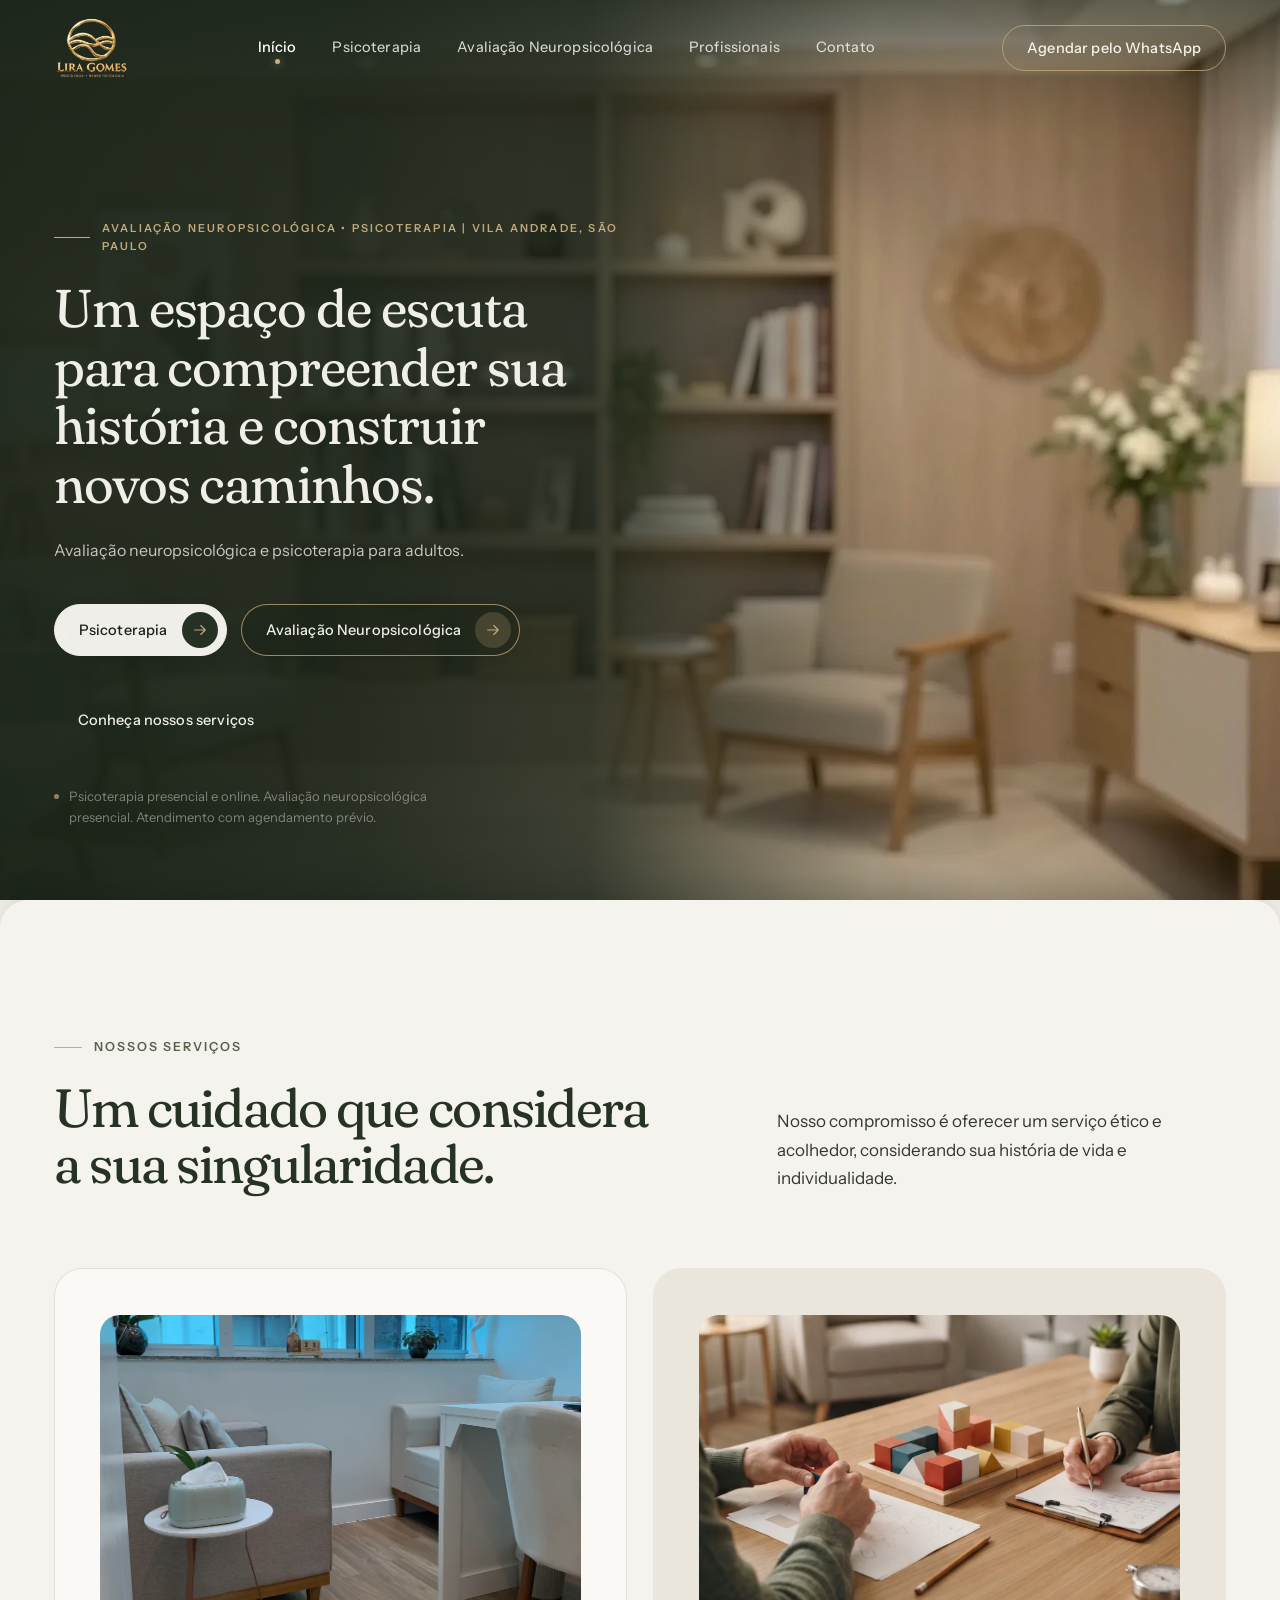
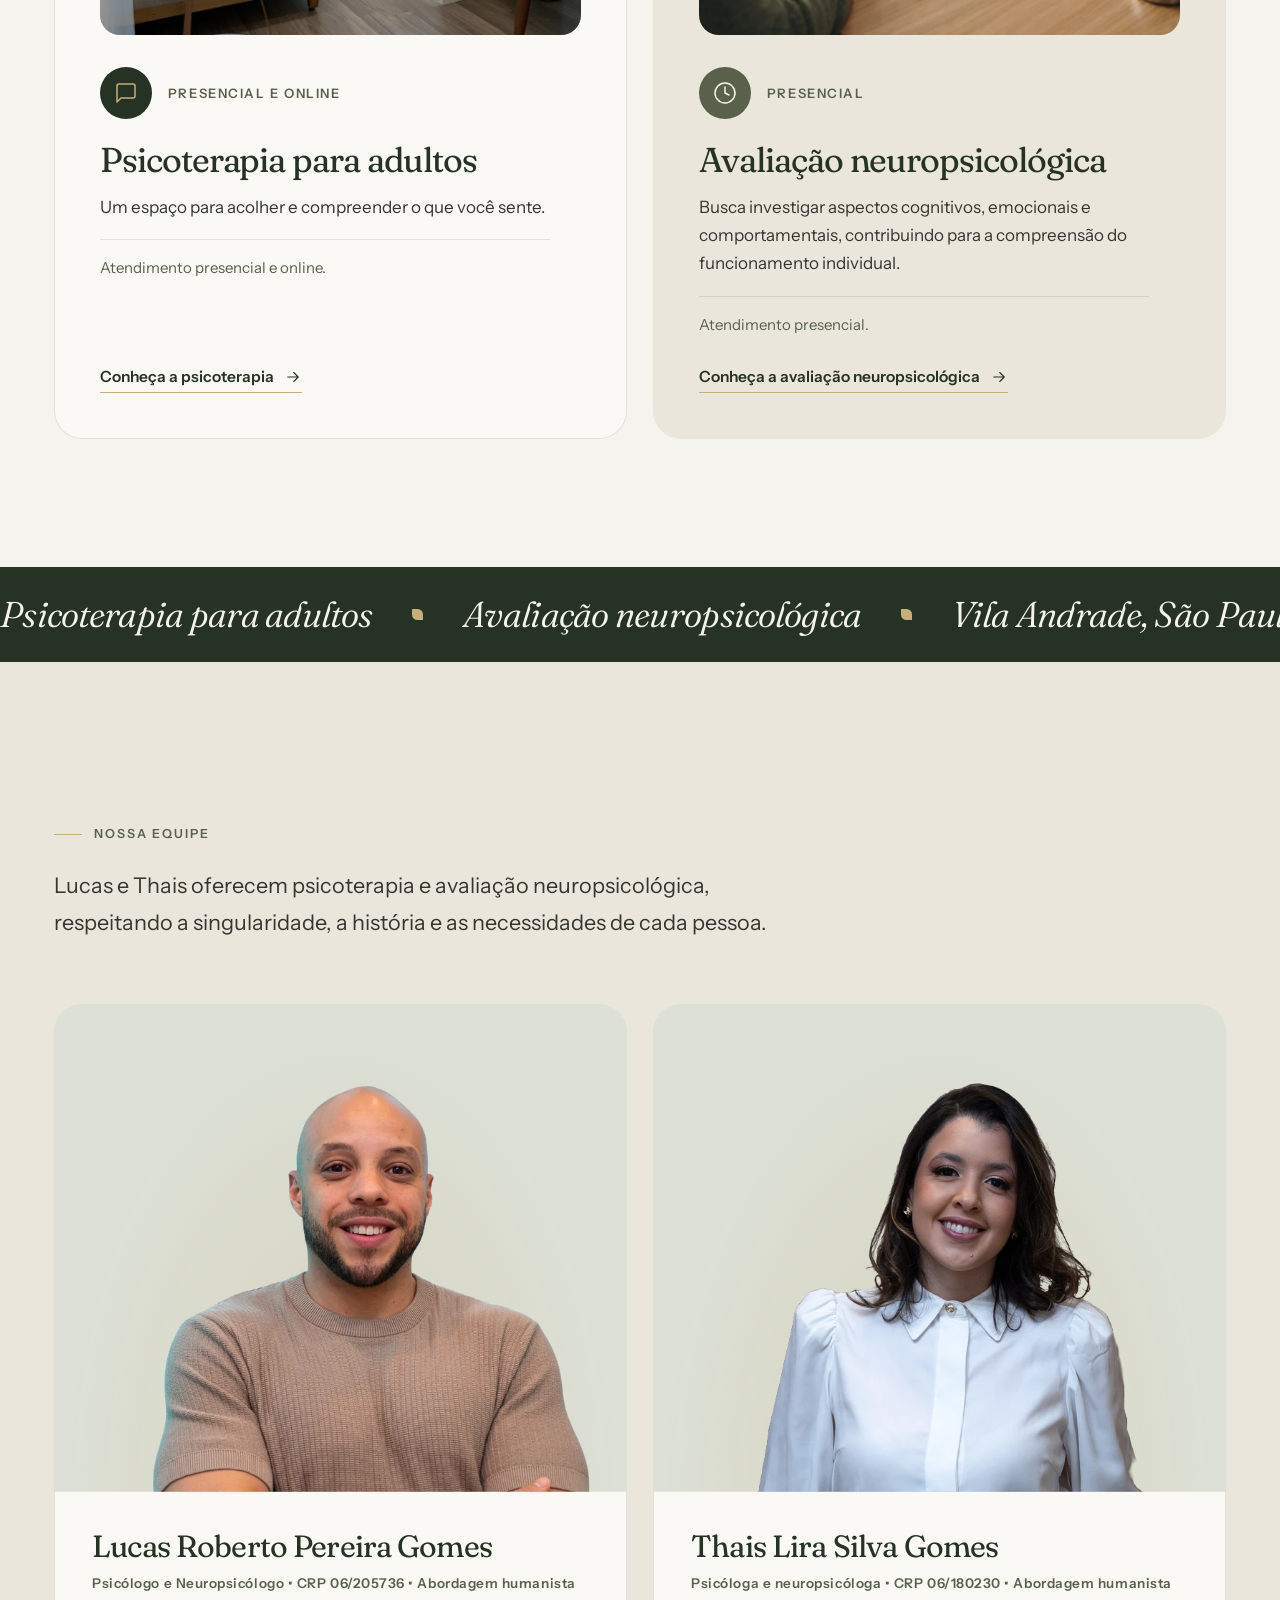
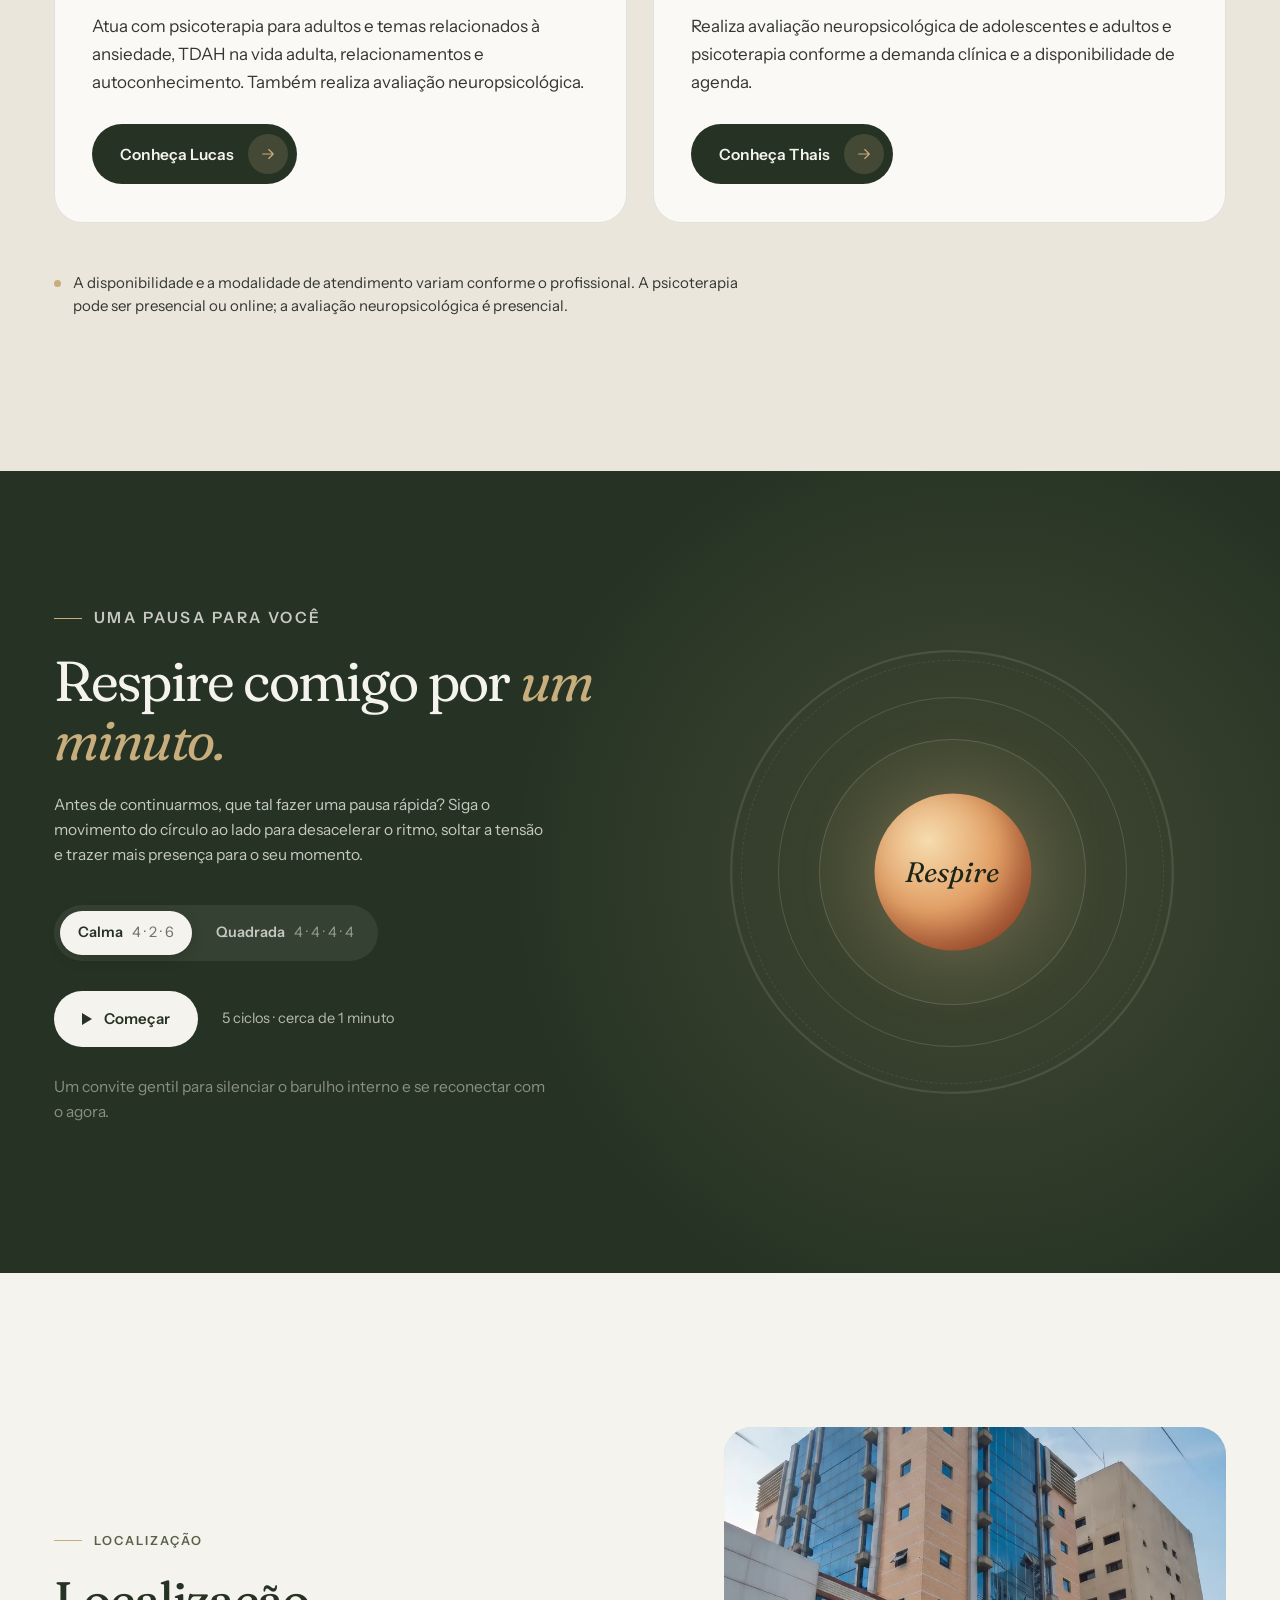
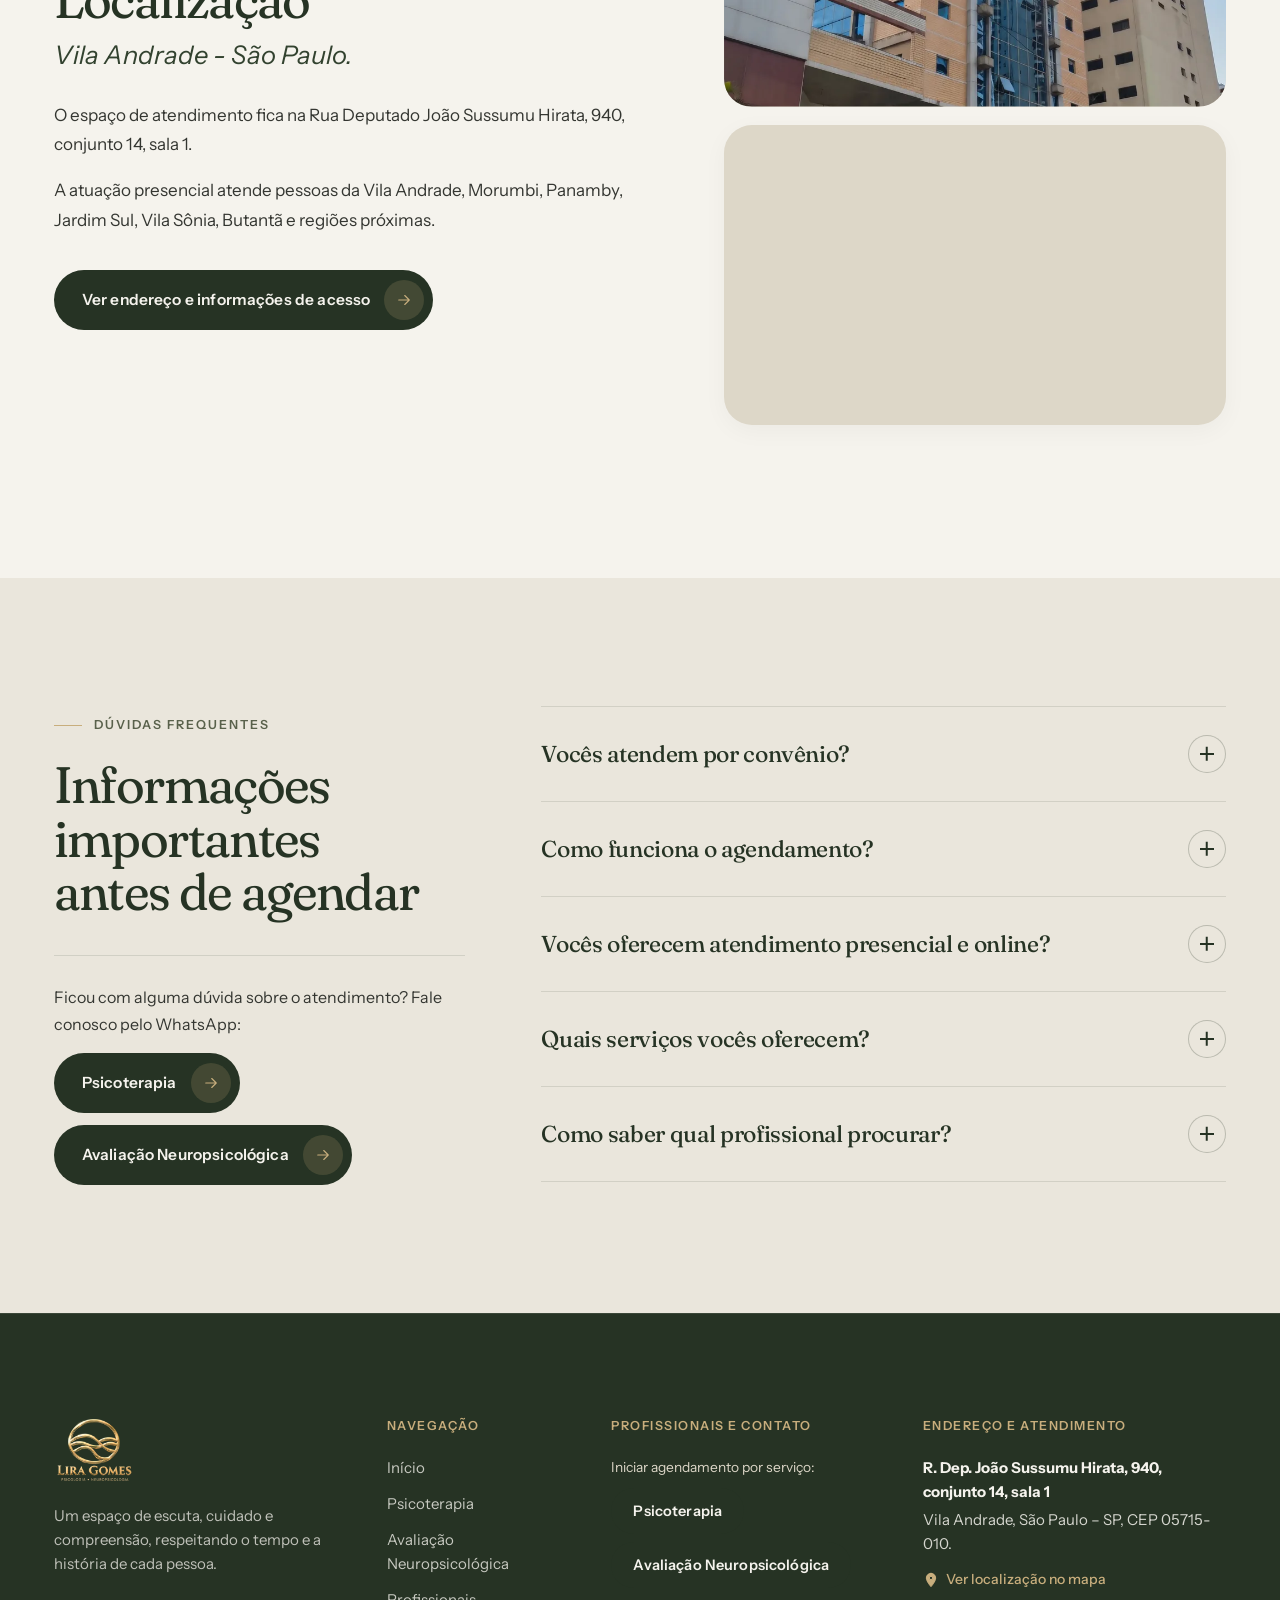
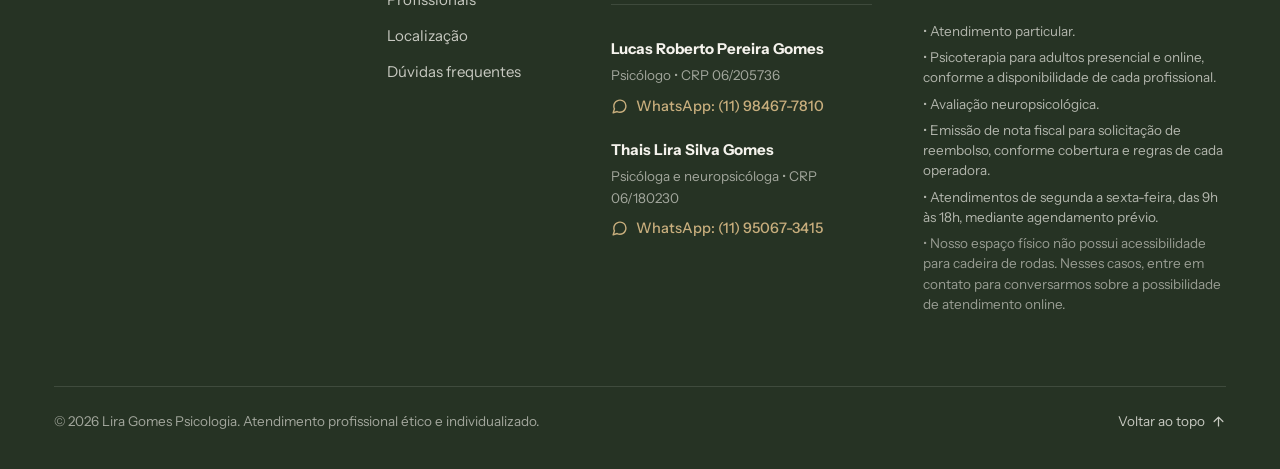
==== commit 6be57054: "revert: volta ao estado estável anterior ao movimento premium v2 (conteúdo invisível)" ====
--- a/index.html
+++ b/index.html
@@ -372,7 +372,7 @@
     </section>
 
     <!-- Faixa em movimento contínuo (transição gráfica discreta) -->
-    <div class="faixa" data-revela>
+    <div class="faixa">
       <p class="sr-only">Psicoterapia para adultos • Avaliação neuropsicológica • Vila Andrade, São Paulo</p>
       <div class="faixa__trilho" aria-hidden="true">
         <div class="faixa__grupo">
@@ -675,10 +675,10 @@
   <!-- ═══════════════════════════════ RODAPÉ INSTITUCIONAL ═══════════════════════════════ -->
   <footer class="rodape" data-tema="escuro" aria-label="Rodapé institucional">
     <div class="container">
-      <div class="rodape__grade" data-revela-grupo>
+      <div class="rodape__grade">
 
         <!-- 1. Identidade da marca -->
-        <div class="rodape__marca" data-revela>
+        <div class="rodape__marca">
           <a class="marca marca--clara" href="#inicio" aria-label="Lira Gomes Psicologia e Neuropsicologia — Voltar ao início">
             <img
               class="marca__logo marca__logo--rodape"
@@ -698,7 +698,7 @@
         </div>
 
         <!-- 2. Navegação do site -->
-        <nav class="rodape__coluna" aria-label="Navegação do rodapé" data-revela>
+        <nav class="rodape__coluna" aria-label="Navegação do rodapé">
           <p class="rodape__titulo">Navegação</p>
           <a href="#inicio">Início</a>
           <a href="#psicoterapia">Psicoterapia</a>
@@ -709,7 +709,7 @@
         </nav>
 
         <!-- 3. Profissionais e contatos -->
-        <div class="rodape__coluna rodape__contato" id="contato" data-revela>
+        <div class="rodape__coluna rodape__contato" id="contato">
           <p class="rodape__titulo">Profissionais e Contato</p>
 
           <div class="rodape__escolha-servico">
@@ -783,7 +783,7 @@
         </div>
 
         <!-- 4. Endereço, mapa e atendimento -->
-        <div class="rodape__coluna rodape__atendimento" data-revela>
+        <div class="rodape__coluna rodape__atendimento">
           <p class="rodape__titulo">Endereço e Atendimento</p>
 
           <address class="rodape__endereco">
--- a/assets/css/style.css
+++ b/assets/css/style.css
@@ -41,13 +41,9 @@
   --raio: 28px;
   --suave: cubic-bezier(.22, 1, .36, 1);
   --suave-2: cubic-bezier(.65, 0, .35, 1);
-  --ease-hero: cubic-bezier(0.22, 1, 0.36, 1);
   --ease-premium: cubic-bezier(0.22, 1, 0.36, 1);
   --dur-fast: 300ms;
   --dur-base: 700ms;
-  --dur-reveal: 1100ms;
-  --dur-soft: 950ms;
-  --blur-reveal: 14px;
   --topo: 88px;
   --z-topo: 100;
   --z-menu-movel: 95;
@@ -64,13 +60,13 @@
 html {
   -webkit-text-size-adjust: 100%;
   scroll-padding-top: var(--topo);
-  background: var(--verde-profundo);
+  background: var(--marfim);
   scroll-behavior: smooth;
 }
 
 body {
   margin: 0;
-  background: var(--verde-profundo);
+  background: var(--marfim);
   color: var(--tinta-2);
   font-family: "Instrument Sans", "Manrope", system-ui, -apple-system, "Segoe UI", Roboto, sans-serif;
   font-size: 17px;
@@ -264,12 +260,11 @@
 .botao__icone svg {
   width: 18px;
   height: 18px;
-  transition: transform 400ms var(--ease-premium);
-}
-
-.botao:hover .botao__icone svg,
-.botao:focus-visible .botao__icone svg {
-  transform: translateX(4px) rotate(-30deg);
+  transition: transform 0.6s var(--suave);
+}
+
+.botao:hover .botao__icone svg {
+  transform: translateX(3px) rotate(-30deg);
 }
 
 /* Variações de botão alinhadas à paleta Lira Gomes */
@@ -296,45 +291,13 @@
   color: var(--dourado-areia);
 }
 
-.botao--claro-contorno,
-.botao--contorno {
-  position: relative;
-  overflow: hidden;
-  z-index: 1;
+.botao--claro-contorno {
   --fundo: rgba(38, 51, 36, 0.38);
   --cor: var(--off-white);
   --fundo-ativo: rgba(245, 243, 237, 0.16);
   box-shadow: inset 0 0 0 1px rgba(245, 243, 237, 0.42);
   -webkit-backdrop-filter: blur(8px);
   backdrop-filter: blur(8px);
-  transition: color 400ms var(--ease-premium), border-color 400ms var(--ease-premium), box-shadow 400ms var(--ease-premium);
-}
-
-.botao--claro-contorno::before,
-.botao--contorno::before {
-  content: "";
-  position: absolute;
-  inset: 0;
-  background: var(--dourado-areia);
-  transform: scaleX(0);
-  transform-origin: left;
-  transition: transform 400ms var(--ease-premium);
-  z-index: -1;
-}
-
-.botao--claro-contorno:hover::before,
-.botao--claro-contorno:focus-visible::before,
-.botao--contorno:hover::before,
-.botao--contorno:focus-visible::before {
-  transform: scaleX(1);
-}
-
-.botao--claro-contorno:hover,
-.botao--claro-contorno:focus-visible,
-.botao--contorno:hover,
-.botao--contorno:focus-visible {
-  color: var(--verde-profundo);
-  box-shadow: inset 0 0 0 1px var(--dourado-areia);
 }
 
 .botao--pequeno {
@@ -723,7 +686,6 @@
 /* ── Hero (Primeira Dobra com Vídeo em Tela Cheia) ────────────────────────────────────────── */
 
 .hero {
-  --ease-premium: var(--ease-hero);
   position: relative;
   isolation: isolate;
   display: flex;
@@ -1432,7 +1394,7 @@
 
 .servicos {
   position: relative;
-  z-index: 2;
+  z-index: 1;
   padding-block: clamp(80px, 10vw, 144px);
   background: var(--off-white);
 }
@@ -1493,13 +1455,13 @@
   border-radius: var(--raio);
   background: var(--papel);
   box-shadow: inset 0 0 0 1px var(--linha);
-  transition: transform 400ms var(--ease-premium), box-shadow 400ms var(--ease-premium);
+  transition: transform 0.7s var(--suave), box-shadow 0.6s var(--suave);
 }
 
 .formato:hover,
 .servico:hover {
-  transform: translateY(-4px);
-  box-shadow: inset 0 0 0 1px var(--linha), 0 24px 48px -24px rgba(38, 51, 36, 0.35);
+  transform: translateY(-6px);
+  box-shadow: inset 0 0 0 1px var(--linha), 0 34px 60px -40px rgba(38, 51, 36, 0.45);
 }
 
 .formato--destaque {
@@ -1542,16 +1504,9 @@
   object-position: 50% 70%;
 }
 
-.formato .formato__foto img,
-.servico .servico__foto img,
-.profissional .profissional__foto img {
-  transition: transform 700ms var(--ease-premium);
-}
-
 .formato:hover .formato__foto img,
-.servico:hover .servico__foto img,
-.profissional:hover .profissional__foto img {
-  transform: scale(1.04);
+.servico:hover .servico__foto img {
+  transform: scale(1.05);
 }
 
 .formato__topo {
@@ -1623,7 +1578,6 @@
 }
 
 .link-seta {
-  position: relative;
   display: inline-flex;
   align-items: center;
   gap: 10px;
@@ -1633,39 +1587,22 @@
   font-size: 15.5px;
   color: var(--verde-profundo);
   text-decoration: none;
-  border-bottom: 1px solid rgba(200, 174, 125, 0.35);
+  border-bottom: 1px solid var(--dourado-areia);
   padding-bottom: 3px;
-  transition: color 400ms var(--ease-premium);
-}
-
-.link-seta::after {
-  content: "";
-  position: absolute;
-  bottom: -1px;
-  left: 0;
-  width: 100%;
-  height: 1px;
-  background: var(--ouro);
-  transform: scaleX(0);
-  transform-origin: left;
-  transition: transform 400ms var(--ease-premium);
-}
-
-.link-seta:hover::after,
-.link-seta:focus-visible::after {
-  transform: scaleX(1);
+  transition: color 0.4s var(--suave), border-color 0.4s var(--suave);
 }
 
 .link-seta:hover,
 .link-seta:focus-visible {
   color: var(--verde-oliva);
+  border-color: var(--verde-oliva);
 }
 
 .link-seta svg {
   flex-shrink: 0;
   width: 18px;
   height: 18px;
-  transition: transform 400ms var(--ease-premium);
+  transition: transform 0.6s var(--suave);
 }
 
 .link-seta:hover svg,
@@ -1682,7 +1619,7 @@
 
 .faixa {
   position: relative;
-  z-index: 2;
+  z-index: 1;
   overflow: clip;
   padding: clamp(18px, 2vw, 26px) 0;
   background: var(--verde-profundo);
@@ -1743,10 +1680,8 @@
   }
 
   .servicos {
-    position: relative;
-    z-index: 2;
     border-radius: var(--raio) var(--raio) 0 0;
-    box-shadow: 0 -32px 100px rgba(18, 26, 18, 0.35);
+    box-shadow: 0 -24px 60px -30px rgba(14, 22, 14, 0.5);
   }
 }
 
@@ -1754,7 +1689,7 @@
 
 .equipe {
   position: relative;
-  z-index: 2;
+  z-index: 1;
   padding-block: clamp(96px, 12vw, 170px);
   background: var(--areia);
 }
@@ -1793,12 +1728,12 @@
   border-radius: var(--raio);
   background: var(--papel);
   box-shadow: inset 0 0 0 1px var(--linha);
-  transition: transform 400ms var(--ease-premium), box-shadow 400ms var(--ease-premium);
+  transition: transform 0.8s var(--suave), box-shadow 0.8s var(--suave);
 }
 
 .profissional:hover {
-  transform: translateY(-4px);
-  box-shadow: inset 0 0 0 1px var(--linha), 0 24px 48px -24px rgba(38, 51, 36, 0.35);
+  transform: translateY(-6px);
+  box-shadow: inset 0 0 0 1px var(--linha), 0 34px 60px -40px rgba(38, 51, 36, 0.45);
 }
 
 .profissional__foto {
@@ -1893,7 +1828,7 @@
 
 .respiro {
   position: relative;
-  z-index: 2;
+  z-index: 1;
   padding-block: clamp(80px, 10vw, 144px);
   overflow: clip;
   background: var(--floresta);
@@ -2139,7 +2074,7 @@
 
 .local {
   position: relative;
-  z-index: 2;
+  z-index: 1;
   padding-block: clamp(96px, 12vw, 170px);
   background: var(--off-white);
 }
@@ -2251,7 +2186,7 @@
 
 .duvidas {
   position: relative;
-  z-index: 2;
+  z-index: 1;
   padding-block: clamp(80px, 10vw, 144px);
   background: var(--areia);
 }
@@ -2362,28 +2297,19 @@
   transform: rotate(90deg);
 }
 
-.pergunta[open] .pergunta__sinal,
-.pergunta.faq-aberto .pergunta__sinal {
+.pergunta[open] .pergunta__sinal {
   background: var(--verde-profundo);
   box-shadow: none;
   color: var(--off-white);
-  transform: rotate(45deg);
+  transform: rotate(180deg);
+}
+
+.pergunta[open] .pergunta__sinal::after {
+  transform: rotate(0deg);
 }
 
 .pergunta__resposta {
-  display: grid;
-  grid-template-rows: 0fr;
-  transition: grid-template-rows 400ms var(--ease-premium);
   overflow: hidden;
-}
-
-.pergunta__resposta > * {
-  overflow: hidden;
-}
-
-.pergunta[open] .pergunta__resposta,
-.pergunta.faq-aberto .pergunta__resposta {
-  grid-template-rows: 1fr;
 }
 
 .pergunta__resposta p {
@@ -2393,15 +2319,6 @@
   color: var(--tinta-2);
   font-size: 16px;
   line-height: 1.65;
-  opacity: 0;
-  transform: translate3d(0, 12px, 0);
-  transition: opacity 350ms var(--ease-premium) 50ms, transform 350ms var(--ease-premium) 50ms;
-}
-
-.pergunta[open] .pergunta__resposta p,
-.pergunta.faq-aberto .pergunta__resposta p {
-  opacity: 1;
-  transform: translate3d(0, 0, 0);
 }
 
 @media (max-width: 980px) {
@@ -2672,8 +2589,6 @@
 
 .pagina-perfil,
 .pagina-servico {
-  position: relative;
-  z-index: 2;
   padding-top: calc(var(--topo) + clamp(28px, 4vw, 56px));
   padding-bottom: clamp(64px, 8vw, 120px);
   background: var(--off-white);
@@ -2799,13 +2714,6 @@
   border-radius: var(--raio);
   background: var(--papel);
   box-shadow: inset 0 0 0 1px var(--linha);
-  transition: transform 400ms var(--ease-premium), box-shadow 400ms var(--ease-premium);
-}
-
-.perfil-card:hover,
-.servico-card:hover {
-  transform: translateY(-4px);
-  box-shadow: inset 0 0 0 1px var(--linha), 0 24px 48px -24px rgba(38, 51, 36, 0.35);
 }
 
 .perfil-card--destaque,
@@ -2971,347 +2879,46 @@
   }
 }
 
-/* ── Transição entre seções: sombra sutil projetada no topo para sensação de camadas ── */
-.servicos,
-.respiro,
-.equipe,
-.local,
-.duvidas,
-.rodape,
-.servico-detalhe,
-.perfil-detalhe {
-  position: relative;
-  z-index: 2;
-  box-shadow: 0 -40px 80px -20px rgba(18, 26, 18, 0.35);
-}
-
 /* ── Revelar ao Rolar (Scroll Animations & Choreography) ───────────────────── */
 
-/* O estado oculto SÓ tem efeito quando html possui a classe .js-ready */
-html.js-ready [data-revela]:not([data-revela-tipo="linhas"]):not([data-revela="mascara"]):not(.olho):not(.profissional__id):not([data-revela="destaque"]) {
+.revelar-ativo [data-revela] {
   opacity: 0;
-  transform: translate3d(0, 48px, 0);
-  filter: blur(min(var(--blur-reveal), 10px));
-  transition:
-    opacity 800ms var(--ease-premium),
-    transform var(--dur-soft) var(--ease-premium),
-    filter var(--dur-soft) var(--ease-premium);
+  transform: translate3d(0, 20px, 0);
+  transition: opacity var(--dur-base) var(--ease-premium), transform var(--dur-base) var(--ease-premium);
   transition-delay: var(--atraso, 0s);
 }
 
-html.js-ready [data-revela="escala"] {
-  transform: scale(0.94) translate3d(0, 48px, 0);
-}
-
-/* 1. Títulos de seção por linhas com máscara de revelação e blur reveal */
-.revela-linha-mascara {
-  display: block;
-  overflow: hidden;
-  padding-bottom: 0.08em;
-  perspective: 1000px;
-}
-
-html.js-ready [data-revela-tipo="linhas"] {
+.revelar-ativo [data-revela="escala"] {
+  transform: scale(0.96);
+}
+
+.revelar-ativo [data-revela="mascara"] {
   opacity: 1;
   transform: none;
-}
-
-html.js-ready [data-revela-tipo="linhas"] .revela-linha {
-  display: block;
-  opacity: 0;
-  transform: translate3d(0, 110%, 0) rotateX(3deg) skewY(1deg) scale(1.02);
-  transform-origin: bottom left;
-  filter: blur(var(--blur-reveal));
-  transition:
-    opacity 900ms var(--ease-premium),
-    transform var(--dur-reveal) var(--ease-premium),
-    filter var(--dur-reveal) var(--ease-premium);
-  transition-delay: var(--atraso-linha, 0s);
-}
-
-html.js-ready [data-revela-tipo="linhas"].visivel .revela-linha {
-  opacity: 1;
-  transform: translate3d(0, 0, 0) rotateX(0deg) skewY(0deg) scale(1);
-  filter: blur(0px);
-}
-
-html.js-ready [data-revela-tipo="linhas"].visivel:not(.animando) .revela-linha {
-  filter: none;
-  will-change: auto;
-}
-
-html.js-ready [data-revela-tipo="linhas"].animando .revela-linha {
-  will-change: opacity, transform, filter;
-}
-
-/* 2. Rótulos pequenos (.olho): linha dourada cresce em 700ms antes do texto */
-html.js-ready .olho[data-revela] {
-  opacity: 0;
-  transform: translate3d(0, 16px, 0);
-  filter: none;
-  transition: opacity 700ms var(--ease-premium) 150ms, transform 700ms var(--ease-premium) 150ms;
-  transition-delay: calc(var(--atraso, 0s) + 150ms);
-}
-
-html.js-ready .olho[data-revela].visivel {
-  opacity: 1;
-  transform: translate3d(0, 0, 0);
-  filter: none;
-}
-
-html.js-ready .olho[data-revela]::before {
-  transform: scaleX(0);
-  transform-origin: left;
-  transition: transform 700ms var(--ease-premium);
+  clip-path: inset(0 0 100% 0);
+  transition: clip-path var(--dur-base) var(--ease-premium);
   transition-delay: var(--atraso, 0s);
 }
 
-html.js-ready .olho[data-revela].visivel::before {
-  transform: scaleX(1);
-}
-
-/* 3. Imagens e cards com foto: máscara clip-path de 100% para 0 de baixo para cima em 1200ms, scale 1.15 para 1 em 1600ms */
-html.js-ready [data-revela="mascara"] {
+.revelar-ativo [data-revela].visivel {
   opacity: 1;
   transform: none;
-  clip-path: inset(100% 0 0 0);
-  transition: clip-path 1200ms var(--ease-premium);
-  transition-delay: var(--atraso, 0s);
-  overflow: hidden;
-}
-
-html.js-ready [data-revela="mascara"].visivel {
-  clip-path: inset(0 0 0 0);
-}
-
-html.js-ready [data-revela="mascara"].animando {
-  will-change: clip-path;
-}
-
-html.js-ready [data-revela="mascara"] img,
-html.js-ready [data-revela="mascara"] picture img {
-  transform: translate3d(0, var(--parallax-y, 0px), 0) scale(1.15);
-  transition: transform 1600ms var(--ease-premium);
-  transition-delay: var(--atraso, 0s);
-  will-change: transform;
-}
-
-html.js-ready [data-revela="mascara"].visivel img,
-html.js-ready [data-revela="mascara"].visivel picture img {
-  transform: translate3d(0, var(--parallax-y, 0px), 0) scale(1);
-}
-
-html.js-ready [data-revela="mascara"].visivel:not(.animando) img,
-html.js-ready [data-revela="mascara"].visivel:not(.animando) picture img {
-  transition: transform 0.1s linear;
-  will-change: auto;
-}
-
-/* 4. Números, CRPs e destaques: fade com blur curto (6px) e translateY de 20px */
-html.js-ready .profissional__id[data-revela],
-html.js-ready [data-revela="destaque"] {
-  opacity: 0;
-  transform: translate3d(0, 20px, 0);
-  filter: blur(6px);
-  transition:
-    opacity 800ms var(--ease-premium),
-    transform 800ms var(--ease-premium),
-    filter 800ms var(--ease-premium);
-  transition-delay: var(--atraso, 0s);
-}
-
-html.js-ready .profissional__id[data-revela].visivel,
-html.js-ready [data-revela="destaque"].visivel {
-  opacity: 1;
-  transform: translate3d(0, 0, 0);
-  filter: blur(0px);
-}
-
-/* 7. Linhas douradas e divisores */
-html.js-ready [data-revela="linha"],
-html.js-ready .linha-dourada[data-revela] {
-  transform: scaleX(0);
-  transform-origin: left;
-  transition: transform 900ms var(--ease-premium);
-  transition-delay: var(--atraso, 0s);
-}
-
-html.js-ready [data-revela="linha"].visivel,
-html.js-ready .linha-dourada[data-revela].visivel {
-  transform: scaleX(1);
-}
-
-/* 8. Destaque sutil de etapa numerada ativa ao rolar pelo centro */
-.lista-etapas-ativa li {
-  opacity: 0.50;
-  transition: opacity 400ms var(--ease-premium);
-}
-
-.lista-etapas-ativa li.etapa-ativa {
-  opacity: 1;
-}
-
-/* 9. Faixa de contato, blocos de ação e marquee com blur reveal */
-html.js-ready .faixa-contato,
-html.js-ready .faixa[data-revela],
-html.js-ready .duvidas__cta[data-revela] {
-  opacity: 0;
-  transform: translate3d(0, 40px, 0);
-  filter: blur(min(var(--blur-reveal), 8px));
-  transition:
-    opacity 900ms var(--ease-premium),
-    transform 900ms var(--ease-premium),
-    filter 900ms var(--ease-premium);
-}
-
-html.js-ready .faixa-contato.visivel,
-html.js-ready .faixa[data-revela].visivel,
-html.js-ready .duvidas__cta[data-revela].visivel {
-  opacity: 1;
-  transform: translate3d(0, 0, 0);
-  filter: blur(0px);
-}
-
-html.js-ready .faixa-contato.visivel:not(.animando),
-html.js-ready .faixa[data-revela].visivel:not(.animando),
-html.js-ready .duvidas__cta[data-revela].visivel:not(.animando) {
   filter: none;
 }
 
-html.js-ready .faixa-contato .botao,
-html.js-ready .duvidas__cta[data-revela] .botao {
-  transition: opacity 800ms var(--ease-premium), transform 800ms var(--ease-premium);
-}
-
-html.js-ready .faixa-contato:not(.visivel) .botao,
-html.js-ready .duvidas__cta[data-revela]:not(.visivel) .botao {
-  opacity: 0;
-  transform: translate3d(0, 20px, 0);
-}
-
-html.js-ready .faixa-contato.visivel .botao:nth-child(1),
-html.js-ready .duvidas__cta[data-revela].visivel .botao:nth-child(1) {
-  opacity: 1;
-  transform: translate3d(0, 0, 0);
-  transition-delay: 100ms;
-}
-
-html.js-ready .faixa-contato.visivel .botao:nth-child(2),
-html.js-ready .duvidas__cta[data-revela].visivel .botao:nth-child(2) {
-  opacity: 1;
-  transform: translate3d(0, 0, 0);
-  transition-delay: 200ms;
-}
-
-/* Estado Geral Visível / Revelado */
-html.js-ready [data-revela]:not([data-revela-tipo="linhas"]).visivel {
-  opacity: 1;
-  transform: translate3d(0, 0, 0);
-  filter: blur(0px);
-}
-
-html.js-ready [data-revela]:not([data-revela-tipo="linhas"]).visivel:not(.animando) {
-  filter: none;
-  will-change: auto;
-}
-
-/* Elementos sem blur (quando limite de 12 blur simultâneos é atingido) */
-html.js-ready [data-revela].sem-blur,
-html.js-ready [data-revela-tipo="linhas"].sem-blur .revela-linha {
-  filter: none !important;
-}
-
-html.js-ready [data-revela].sem-blur.animando {
-  will-change: opacity, transform;
-}
-
-/* Desempenho: will-change presente exclusivamente durante a animação */
-html.js-ready [data-revela]:not([data-revela-tipo="linhas"]):not([data-revela="mascara"]):not(.sem-blur).animando {
-  will-change: opacity, transform, filter;
-}
-
-/* Mobile (até 768px): deslocamento de 28px, duração 20% menor, sem rotateX/skew e fade+scale para imagens */
-@media (max-width: 768px) {
-  :root {
-    --blur-reveal: 6px;
-    --dur-reveal: 960ms;
-    --dur-soft: 800ms;
-  }
-
-  html.js-ready [data-revela]:not([data-revela-tipo="linhas"]):not([data-revela="mascara"]):not(.olho) {
-    transform: translate3d(0, 28px, 0);
-    filter: blur(min(var(--blur-reveal), 6px));
-    transition:
-      opacity 640ms var(--ease-premium),
-      transform 800ms var(--ease-premium),
-      filter 800ms var(--ease-premium);
-  }
-
-  html.js-ready [data-revela-tipo="linhas"] .revela-linha {
-    transform: translate3d(0, 28px, 0) scale(1);
-    transform-origin: bottom center;
-    filter: blur(var(--blur-reveal));
-    transition:
-      opacity 720ms var(--ease-premium),
-      transform 960ms var(--ease-premium),
-      filter 960ms var(--ease-premium);
-  }
-
-  html.js-ready [data-revela="mascara"] {
-    clip-path: none !important;
-    opacity: 0;
-    transform: scale(0.96) translate3d(0, 16px, 0);
-    transition: opacity 800ms var(--ease-premium), transform 800ms var(--ease-premium);
-  }
-
-  html.js-ready [data-revela="mascara"].visivel {
-    opacity: 1;
-    transform: scale(1) translate3d(0, 0, 0);
-  }
-
-  html.js-ready [data-revela="mascara"] img,
-  html.js-ready [data-revela="mascara"] picture img {
-    transform: none !important;
-    transition: none !important;
-    will-change: auto;
-  }
-}
-
-/* Acessibilidade: prefers-reduced-motion respeitado estritamente */
-@media (prefers-reduced-motion: reduce) {
-  html.js-ready [data-revela],
-  html.js-ready [data-revela-tipo="linhas"],
-  html.js-ready .revela-linha-mascara .revela-linha,
-  html.js-ready [data-revela="mascara"],
-  html.js-ready [data-revela="mascara"] img,
-  html.js-ready [data-revela="mascara"] picture img,
-  html.js-ready .olho[data-revela]::before,
-  .lista-etapas-ativa li {
-    opacity: 1 !important;
-    transform: none !important;
-    filter: none !important;
-    clip-path: none !important;
-    transition: none !important;
-  }
-}
-
-/* Fallback de Segurança: nada fica invisível se JS falhar ou timeout de 3s disparar */
-html:not(.js-ready) [data-revela],
-html.revelar-concluido [data-revela],
-html.revelar-concluido [data-revela-tipo="linhas"],
-html.revelar-concluido .revela-linha-mascara .revela-linha,
-html.revelar-concluido [data-revela="mascara"] {
-  opacity: 1 !important;
-  transform: none !important;
-  filter: none !important;
-  clip-path: none !important;
+.revelar-ativo [data-revela="mascara"].visivel {
+  clip-path: inset(0);
+}
+
+@media (max-width: 820px) {
+  .revelar-ativo [data-revela] {
+    transform: translate3d(0, 14px, 0);
+  }
 }
 
 /* ── Rodapé Institucional ──────────────────────────────────────────────────── */
 
 .rodape {
-  position: relative;
-  z-index: 2;
   padding: clamp(72px, 8vw, 104px) 0 36px;
   background: var(--verde-profundo);
   border-top: 1px solid rgba(245, 243, 237, 0.1);
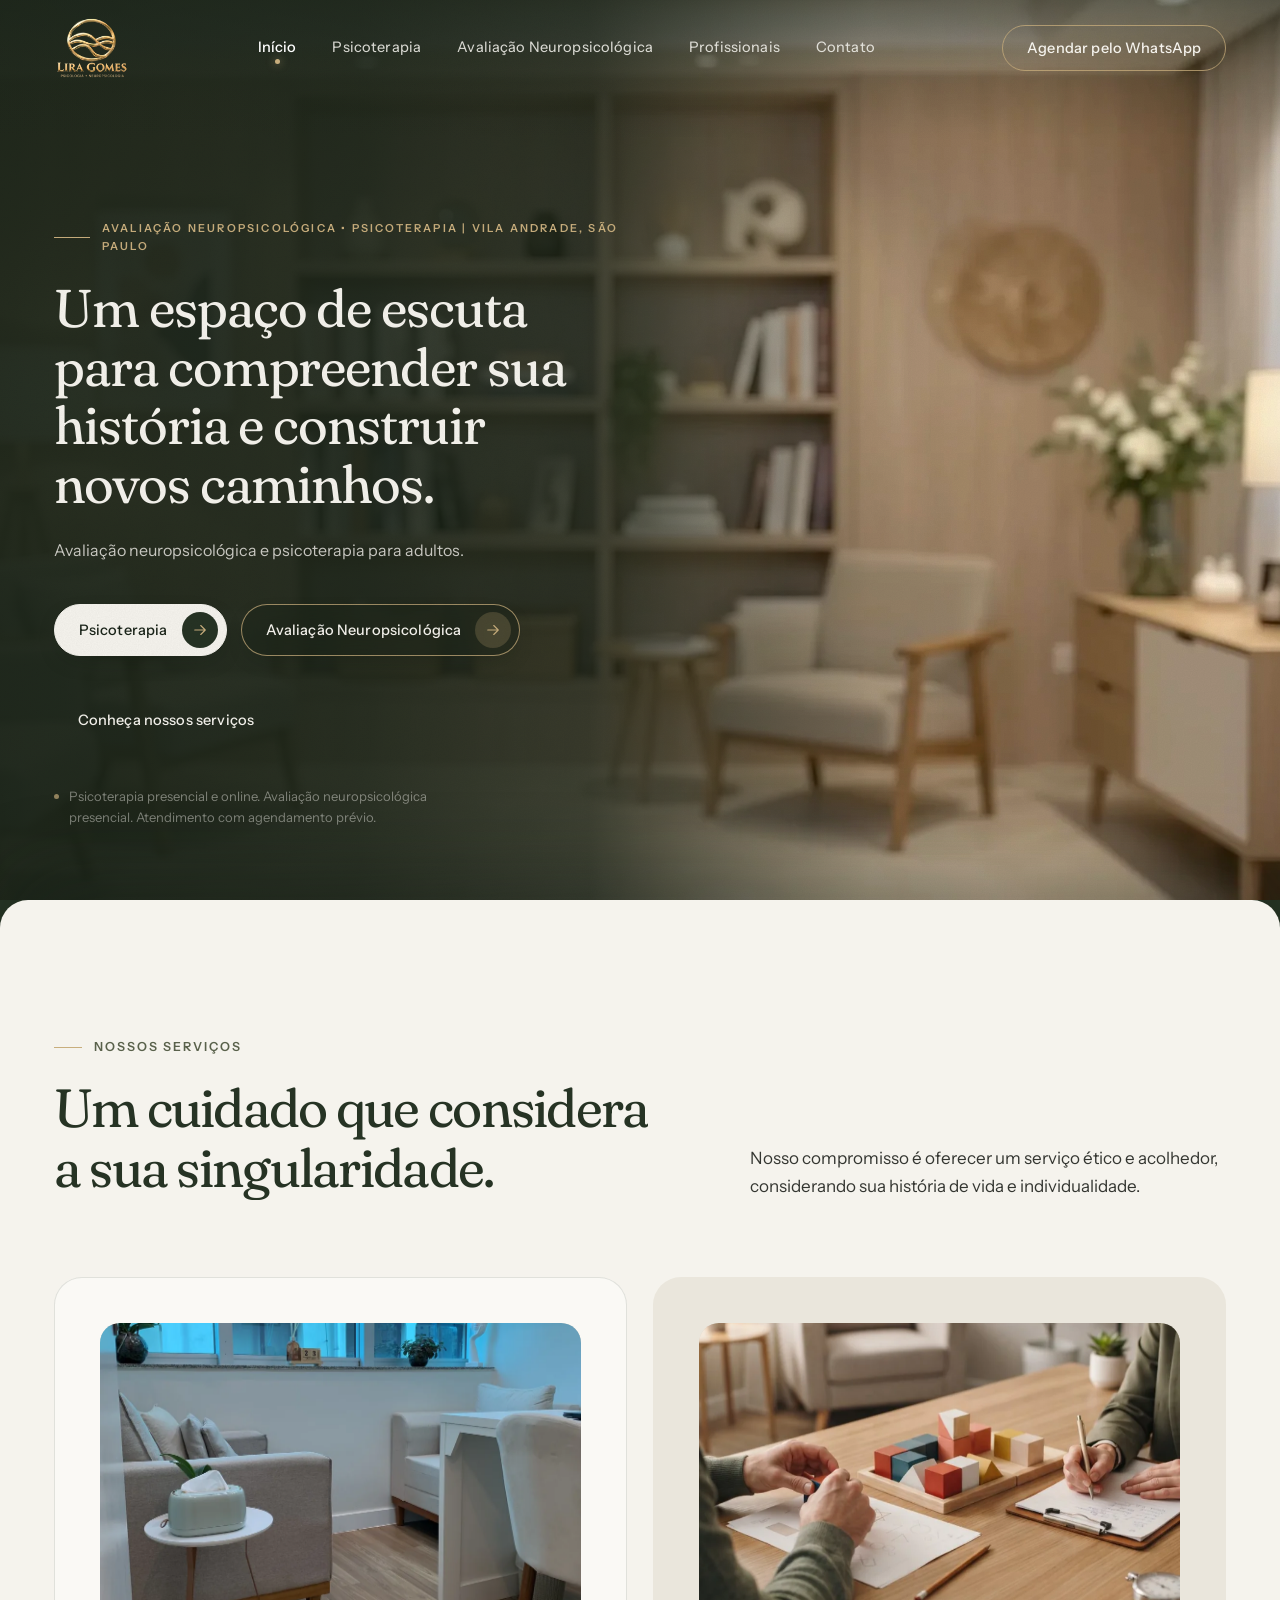
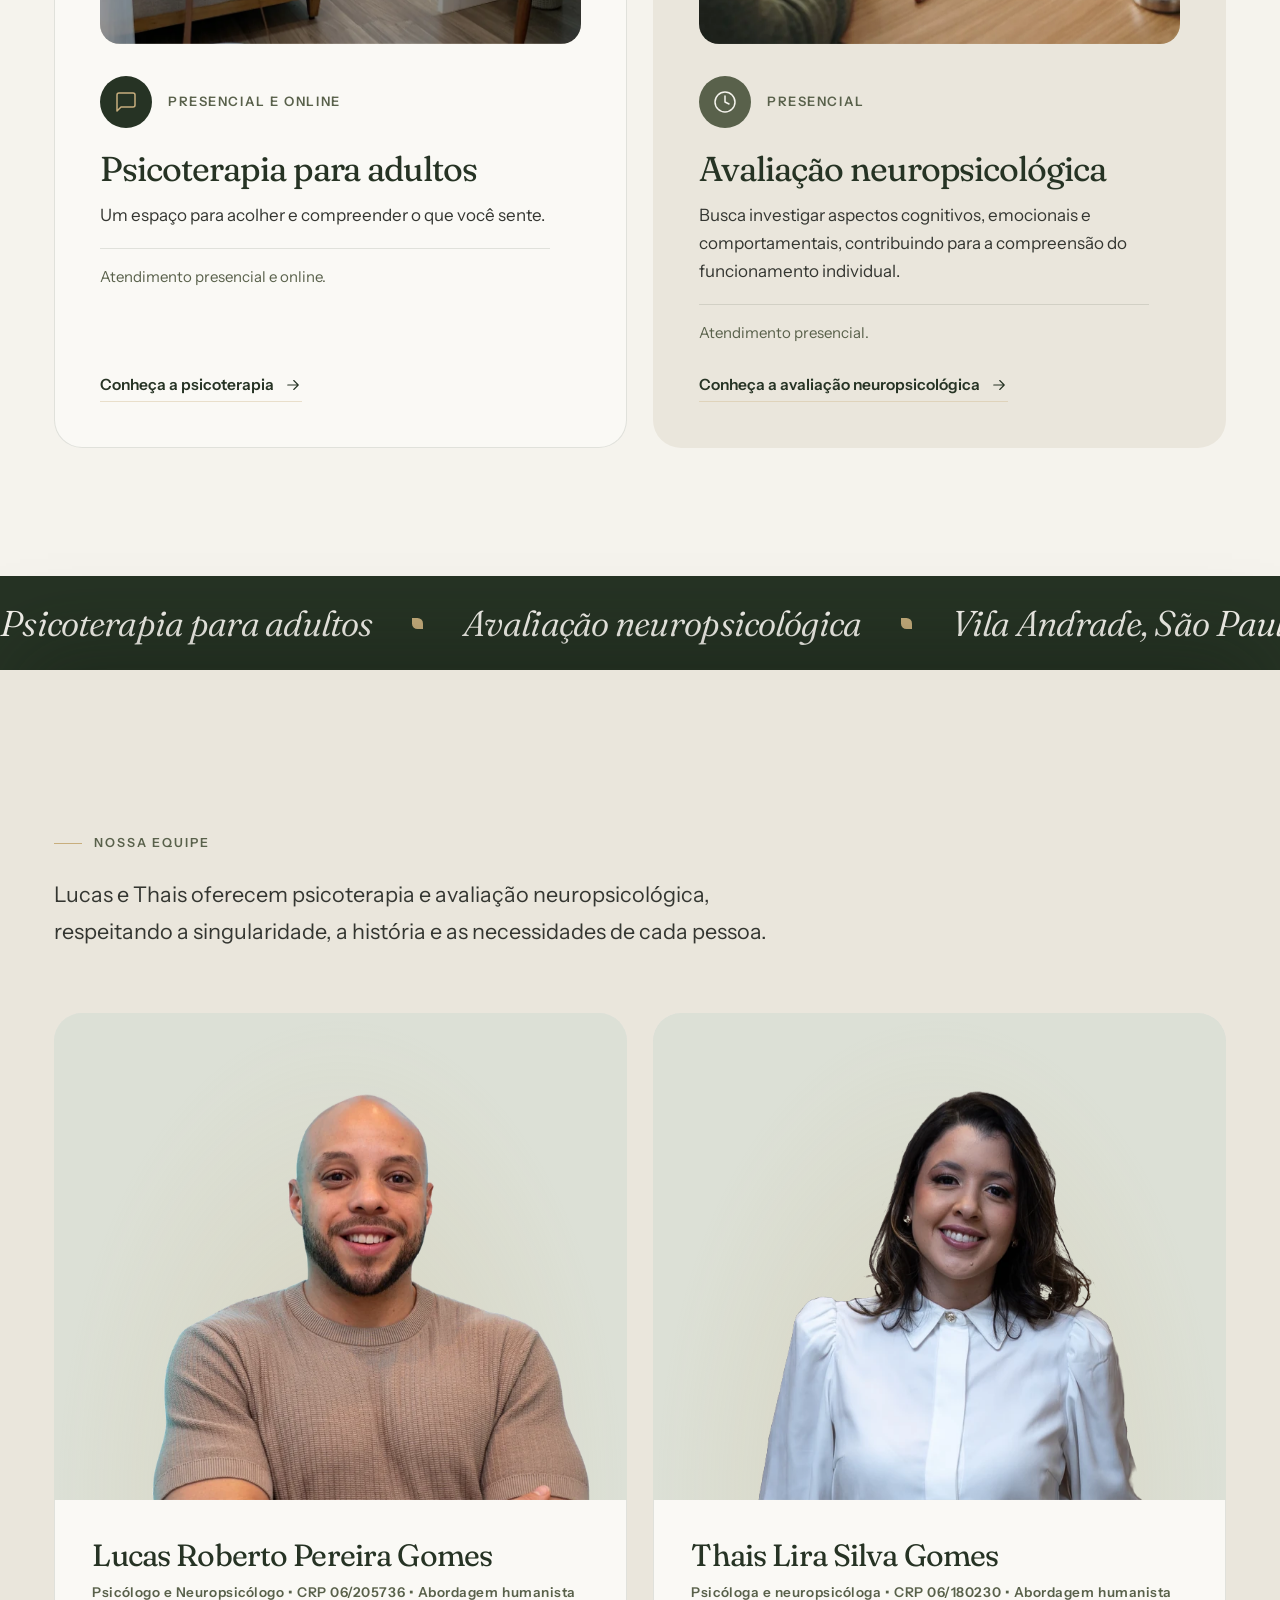
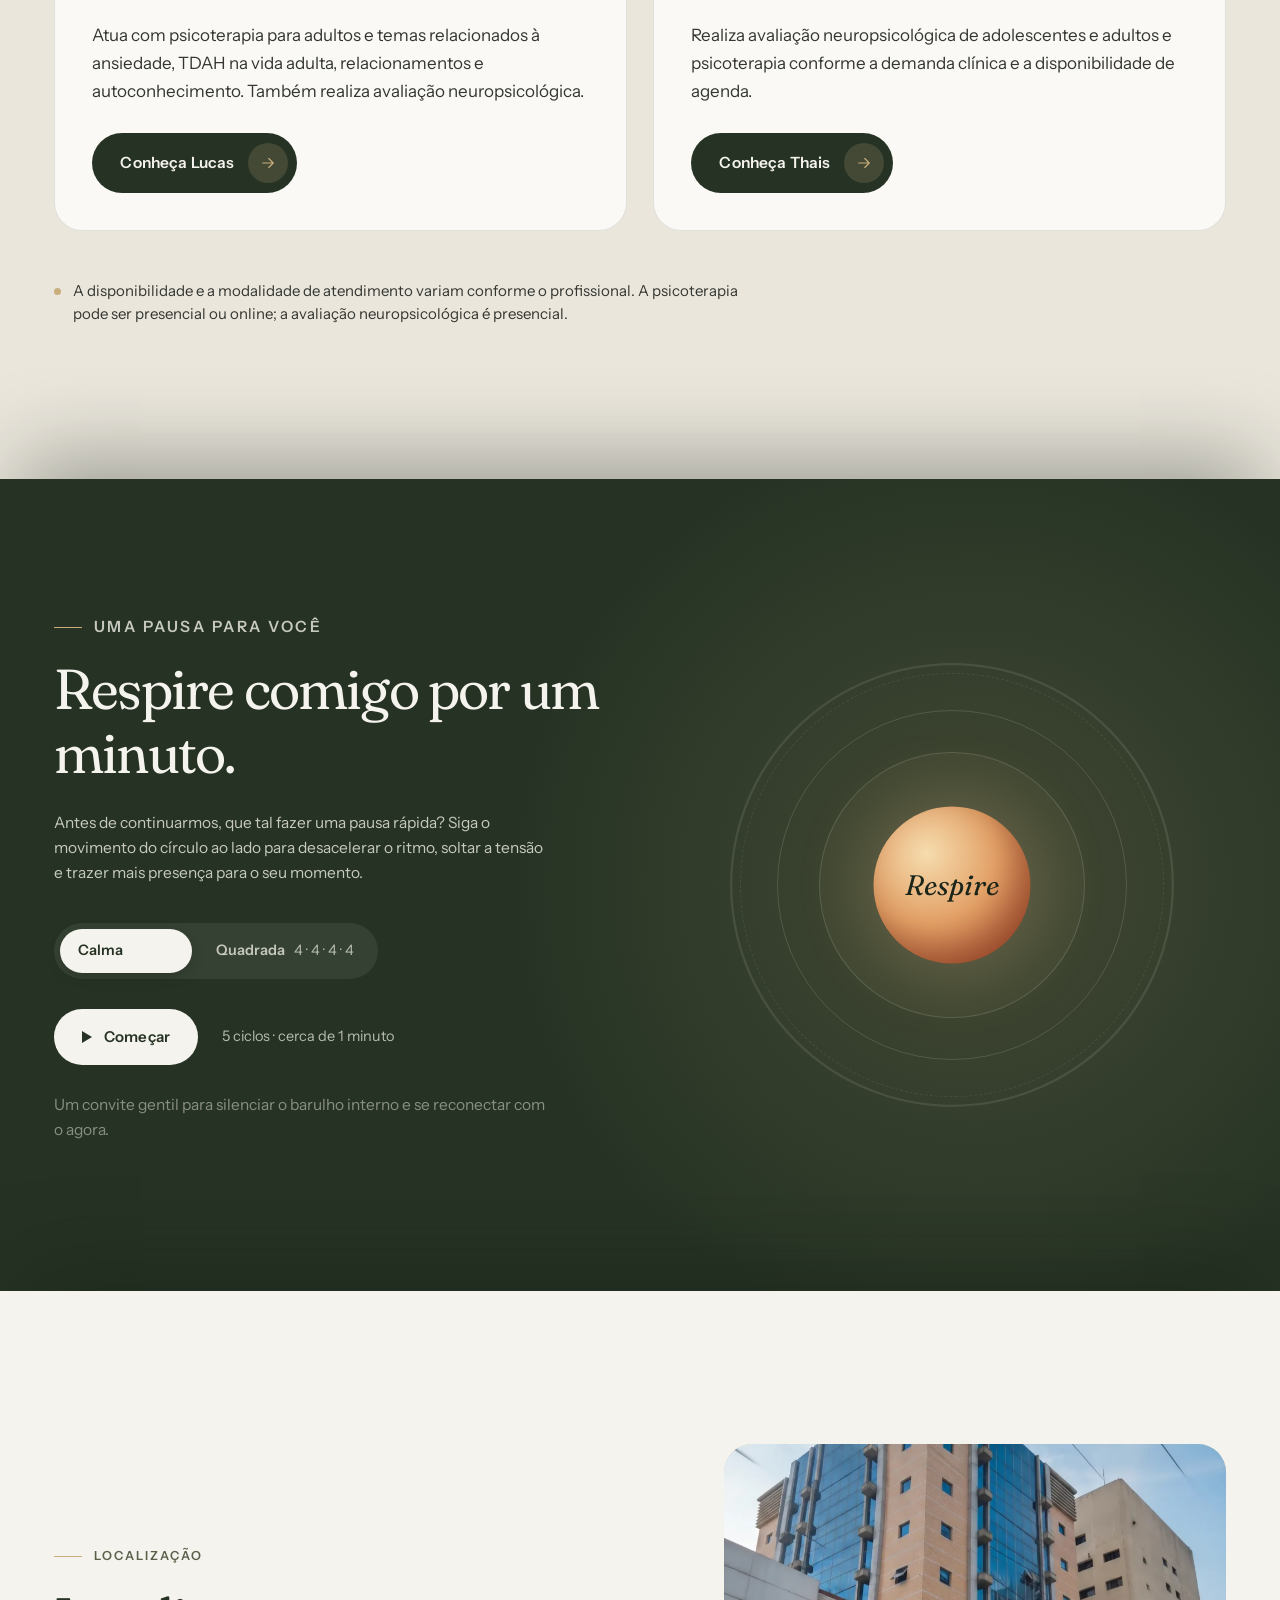
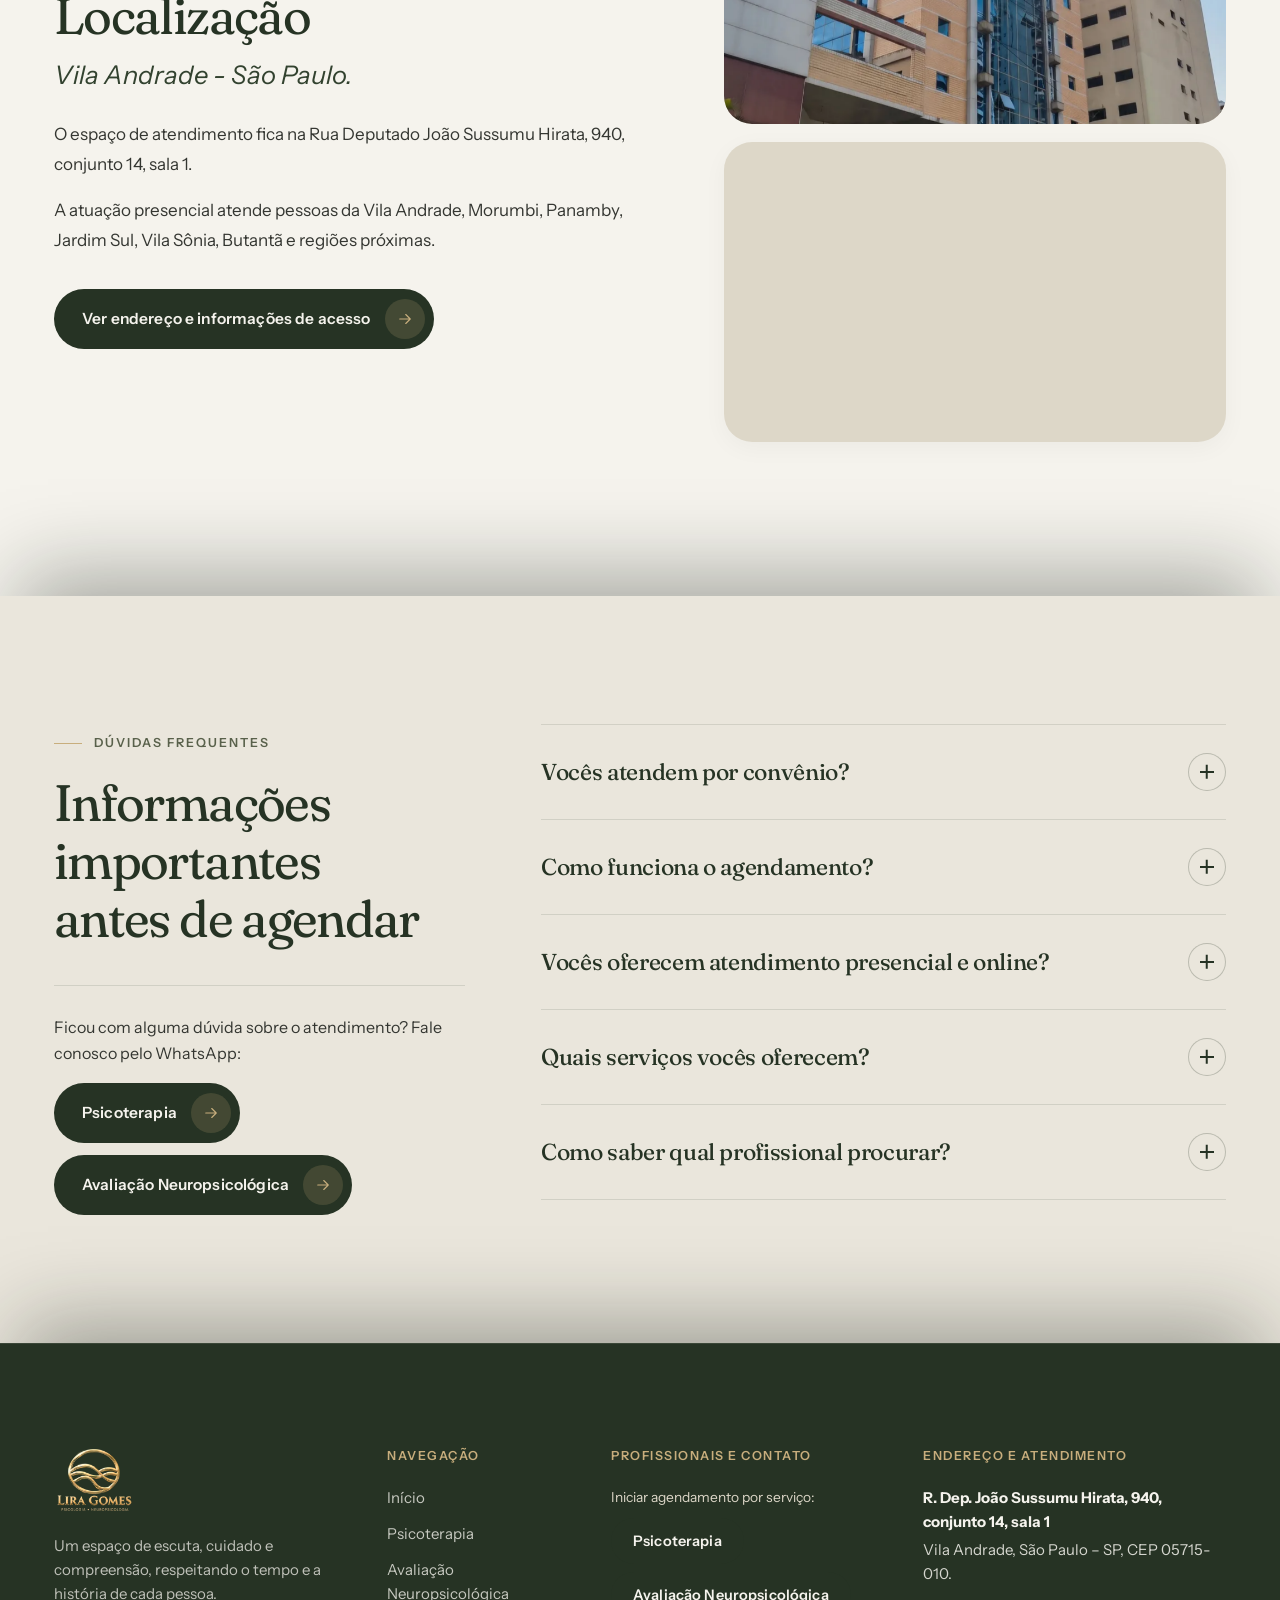
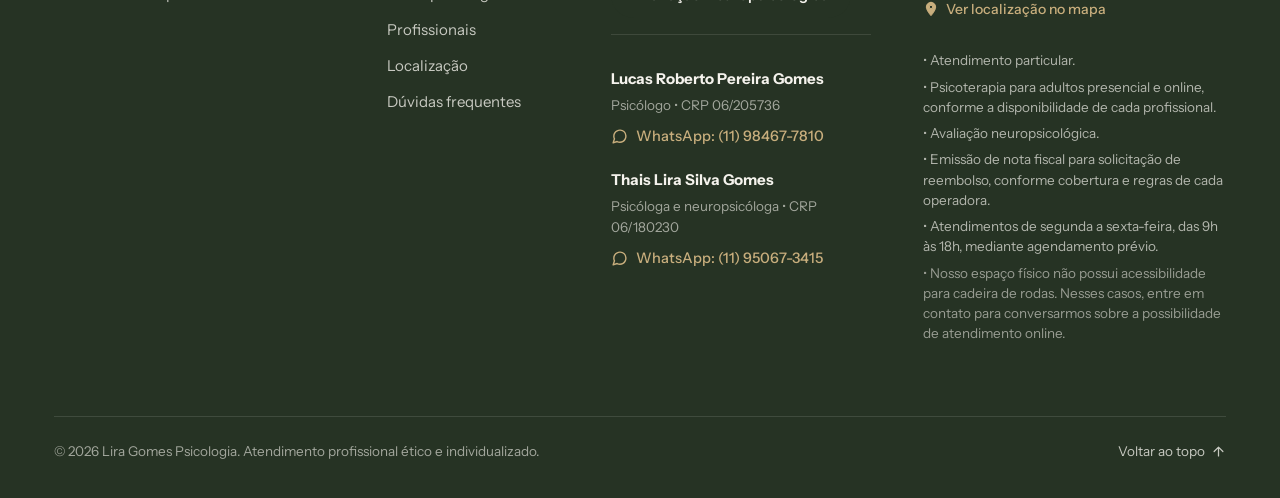
==== commit 69c19917: "feat(motion): aplica blur reveal refinado nos textos com easing cubic-bezier(.16,1,.3,1), caminhos r" ====
--- a/index.html
+++ b/index.html
@@ -25,7 +25,7 @@
   <link rel="preload" as="image" href="assets/marca/videos/hero-video-poster.webp" fetchpriority="high">
   <link rel="preload" as="style" href="https://fonts.googleapis.com/css2?family=Fraunces:ital,opsz,SOFT,wght@0,9..144,50,300..700;1,9..144,50,300..700&family=Instrument+Sans:wght@400;500;600;700&display=swap" onload="this.onload=null;this.rel='stylesheet'">
   <noscript><link rel="stylesheet" href="https://fonts.googleapis.com/css2?family=Fraunces:ital,opsz,SOFT,wght@0,9..144,50,300..700;1,9..144,50,300..700&family=Instrument+Sans:wght@400;500;600;700&display=swap"></noscript>
-  <link rel="stylesheet" href="assets/css/style.css">
+  <link rel="stylesheet" href="assets/css/style.css?v=202611141605">
   <script type="application/ld+json">
   {
     "@context": "https://schema.org",
@@ -372,7 +372,7 @@
     </section>
 
     <!-- Faixa em movimento contínuo (transição gráfica discreta) -->
-    <div class="faixa">
+    <div class="faixa" data-revela>
       <p class="sr-only">Psicoterapia para adultos • Avaliação neuropsicológica • Vila Andrade, São Paulo</p>
       <div class="faixa__trilho" aria-hidden="true">
         <div class="faixa__grupo">
@@ -675,10 +675,10 @@
   <!-- ═══════════════════════════════ RODAPÉ INSTITUCIONAL ═══════════════════════════════ -->
   <footer class="rodape" data-tema="escuro" aria-label="Rodapé institucional">
     <div class="container">
-      <div class="rodape__grade">
+      <div class="rodape__grade" data-revela-grupo>
 
         <!-- 1. Identidade da marca -->
-        <div class="rodape__marca">
+        <div class="rodape__marca" data-revela>
           <a class="marca marca--clara" href="#inicio" aria-label="Lira Gomes Psicologia e Neuropsicologia — Voltar ao início">
             <img
               class="marca__logo marca__logo--rodape"
@@ -698,7 +698,7 @@
         </div>
 
         <!-- 2. Navegação do site -->
-        <nav class="rodape__coluna" aria-label="Navegação do rodapé">
+        <nav class="rodape__coluna" aria-label="Navegação do rodapé" data-revela>
           <p class="rodape__titulo">Navegação</p>
           <a href="#inicio">Início</a>
           <a href="#psicoterapia">Psicoterapia</a>
@@ -709,7 +709,7 @@
         </nav>
 
         <!-- 3. Profissionais e contatos -->
-        <div class="rodape__coluna rodape__contato" id="contato">
+        <div class="rodape__coluna rodape__contato" id="contato" data-revela>
           <p class="rodape__titulo">Profissionais e Contato</p>
 
           <div class="rodape__escolha-servico">
@@ -783,7 +783,7 @@
         </div>
 
         <!-- 4. Endereço, mapa e atendimento -->
-        <div class="rodape__coluna rodape__atendimento">
+        <div class="rodape__coluna rodape__atendimento" data-revela>
           <p class="rodape__titulo">Endereço e Atendimento</p>
 
           <address class="rodape__endereco">
@@ -899,7 +899,7 @@
     </div>
   </dialog>
 
-  <script src="assets/js/main.js" defer></script>
+  <script src="assets/js/main.js?v=202611141605" defer></script>
 </body>
 </html>
 
--- a/assets/css/style.css
+++ b/assets/css/style.css
@@ -41,9 +41,13 @@
   --raio: 28px;
   --suave: cubic-bezier(.22, 1, .36, 1);
   --suave-2: cubic-bezier(.65, 0, .35, 1);
-  --ease-premium: cubic-bezier(0.22, 1, 0.36, 1);
+  --ease-hero: cubic-bezier(0.22, 1, 0.36, 1);
+  --ease-premium: cubic-bezier(.16, 1, .3, 1);
   --dur-fast: 300ms;
   --dur-base: 700ms;
+  --dur-reveal: 1000ms;
+  --dur-soft: 900ms;
+  --blur-reveal: 14px;
   --topo: 88px;
   --z-topo: 100;
   --z-menu-movel: 95;
@@ -60,13 +64,13 @@
 html {
   -webkit-text-size-adjust: 100%;
   scroll-padding-top: var(--topo);
-  background: var(--marfim);
+  background: var(--verde-profundo);
   scroll-behavior: smooth;
 }
 
 body {
   margin: 0;
-  background: var(--marfim);
+  background: var(--verde-profundo);
   color: var(--tinta-2);
   font-family: "Instrument Sans", "Manrope", system-ui, -apple-system, "Segoe UI", Roboto, sans-serif;
   font-size: 17px;
@@ -260,11 +264,12 @@
 .botao__icone svg {
   width: 18px;
   height: 18px;
-  transition: transform 0.6s var(--suave);
-}
-
-.botao:hover .botao__icone svg {
-  transform: translateX(3px) rotate(-30deg);
+  transition: transform 400ms var(--ease-premium);
+}
+
+.botao:hover .botao__icone svg,
+.botao:focus-visible .botao__icone svg {
+  transform: translateX(4px) rotate(-30deg);
 }
 
 /* Variações de botão alinhadas à paleta Lira Gomes */
@@ -291,13 +296,45 @@
   color: var(--dourado-areia);
 }
 
-.botao--claro-contorno {
+.botao--claro-contorno,
+.botao--contorno {
+  position: relative;
+  overflow: hidden;
+  z-index: 1;
   --fundo: rgba(38, 51, 36, 0.38);
   --cor: var(--off-white);
   --fundo-ativo: rgba(245, 243, 237, 0.16);
   box-shadow: inset 0 0 0 1px rgba(245, 243, 237, 0.42);
   -webkit-backdrop-filter: blur(8px);
   backdrop-filter: blur(8px);
+  transition: color 400ms var(--ease-premium), border-color 400ms var(--ease-premium), box-shadow 400ms var(--ease-premium);
+}
+
+.botao--claro-contorno::before,
+.botao--contorno::before {
+  content: "";
+  position: absolute;
+  inset: 0;
+  background: var(--dourado-areia);
+  transform: scaleX(0);
+  transform-origin: left;
+  transition: transform 400ms var(--ease-premium);
+  z-index: -1;
+}
+
+.botao--claro-contorno:hover::before,
+.botao--claro-contorno:focus-visible::before,
+.botao--contorno:hover::before,
+.botao--contorno:focus-visible::before {
+  transform: scaleX(1);
+}
+
+.botao--claro-contorno:hover,
+.botao--claro-contorno:focus-visible,
+.botao--contorno:hover,
+.botao--contorno:focus-visible {
+  color: var(--verde-profundo);
+  box-shadow: inset 0 0 0 1px var(--dourado-areia);
 }
 
 .botao--pequeno {
@@ -686,6 +723,7 @@
 /* ── Hero (Primeira Dobra com Vídeo em Tela Cheia) ────────────────────────────────────────── */
 
 .hero {
+  --ease-premium: var(--ease-hero);
   position: relative;
   isolation: isolate;
   display: flex;
@@ -1394,7 +1432,7 @@
 
 .servicos {
   position: relative;
-  z-index: 1;
+  z-index: 2;
   padding-block: clamp(80px, 10vw, 144px);
   background: var(--off-white);
 }
@@ -1455,13 +1493,13 @@
   border-radius: var(--raio);
   background: var(--papel);
   box-shadow: inset 0 0 0 1px var(--linha);
-  transition: transform 0.7s var(--suave), box-shadow 0.6s var(--suave);
+  transition: transform 400ms var(--ease-premium), box-shadow 400ms var(--ease-premium);
 }
 
 .formato:hover,
 .servico:hover {
-  transform: translateY(-6px);
-  box-shadow: inset 0 0 0 1px var(--linha), 0 34px 60px -40px rgba(38, 51, 36, 0.45);
+  transform: translateY(-4px);
+  box-shadow: inset 0 0 0 1px var(--linha), 0 24px 48px -24px rgba(38, 51, 36, 0.35);
 }
 
 .formato--destaque {
@@ -1504,9 +1542,16 @@
   object-position: 50% 70%;
 }
 
+.formato .formato__foto img,
+.servico .servico__foto img,
+.profissional .profissional__foto img {
+  transition: transform 700ms var(--ease-premium);
+}
+
 .formato:hover .formato__foto img,
-.servico:hover .servico__foto img {
-  transform: scale(1.05);
+.servico:hover .servico__foto img,
+.profissional:hover .profissional__foto img {
+  transform: scale(1.04);
 }
 
 .formato__topo {
@@ -1578,6 +1623,7 @@
 }
 
 .link-seta {
+  position: relative;
   display: inline-flex;
   align-items: center;
   gap: 10px;
@@ -1587,22 +1633,39 @@
   font-size: 15.5px;
   color: var(--verde-profundo);
   text-decoration: none;
-  border-bottom: 1px solid var(--dourado-areia);
+  border-bottom: 1px solid rgba(200, 174, 125, 0.35);
   padding-bottom: 3px;
-  transition: color 0.4s var(--suave), border-color 0.4s var(--suave);
+  transition: color 400ms var(--ease-premium);
+}
+
+.link-seta::after {
+  content: "";
+  position: absolute;
+  bottom: -1px;
+  left: 0;
+  width: 100%;
+  height: 1px;
+  background: var(--ouro);
+  transform: scaleX(0);
+  transform-origin: left;
+  transition: transform 400ms var(--ease-premium);
+}
+
+.link-seta:hover::after,
+.link-seta:focus-visible::after {
+  transform: scaleX(1);
 }
 
 .link-seta:hover,
 .link-seta:focus-visible {
   color: var(--verde-oliva);
-  border-color: var(--verde-oliva);
 }
 
 .link-seta svg {
   flex-shrink: 0;
   width: 18px;
   height: 18px;
-  transition: transform 0.6s var(--suave);
+  transition: transform 400ms var(--ease-premium);
 }
 
 .link-seta:hover svg,
@@ -1619,7 +1682,7 @@
 
 .faixa {
   position: relative;
-  z-index: 1;
+  z-index: 2;
   overflow: clip;
   padding: clamp(18px, 2vw, 26px) 0;
   background: var(--verde-profundo);
@@ -1680,8 +1743,10 @@
   }
 
   .servicos {
+    position: relative;
+    z-index: 2;
     border-radius: var(--raio) var(--raio) 0 0;
-    box-shadow: 0 -24px 60px -30px rgba(14, 22, 14, 0.5);
+    box-shadow: 0 -32px 100px rgba(18, 26, 18, 0.35);
   }
 }
 
@@ -1689,7 +1754,7 @@
 
 .equipe {
   position: relative;
-  z-index: 1;
+  z-index: 2;
   padding-block: clamp(96px, 12vw, 170px);
   background: var(--areia);
 }
@@ -1728,12 +1793,12 @@
   border-radius: var(--raio);
   background: var(--papel);
   box-shadow: inset 0 0 0 1px var(--linha);
-  transition: transform 0.8s var(--suave), box-shadow 0.8s var(--suave);
+  transition: transform 400ms var(--ease-premium), box-shadow 400ms var(--ease-premium);
 }
 
 .profissional:hover {
-  transform: translateY(-6px);
-  box-shadow: inset 0 0 0 1px var(--linha), 0 34px 60px -40px rgba(38, 51, 36, 0.45);
+  transform: translateY(-4px);
+  box-shadow: inset 0 0 0 1px var(--linha), 0 24px 48px -24px rgba(38, 51, 36, 0.35);
 }
 
 .profissional__foto {
@@ -1828,7 +1893,7 @@
 
 .respiro {
   position: relative;
-  z-index: 1;
+  z-index: 2;
   padding-block: clamp(80px, 10vw, 144px);
   overflow: clip;
   background: var(--floresta);
@@ -1914,7 +1979,7 @@
 .ritmo span {
   margin-left: 6px;
   font-weight: 400;
-  opacity: 0.65;
+  color: rgba(245, 243, 237, 0.65);
 }
 
 .ritmo[aria-pressed="true"] {
@@ -2074,7 +2139,7 @@
 
 .local {
   position: relative;
-  z-index: 1;
+  z-index: 2;
   padding-block: clamp(96px, 12vw, 170px);
   background: var(--off-white);
 }
@@ -2186,7 +2251,7 @@
 
 .duvidas {
   position: relative;
-  z-index: 1;
+  z-index: 2;
   padding-block: clamp(80px, 10vw, 144px);
   background: var(--areia);
 }
@@ -2297,19 +2362,28 @@
   transform: rotate(90deg);
 }
 
-.pergunta[open] .pergunta__sinal {
+.pergunta[open] .pergunta__sinal,
+.pergunta.faq-aberto .pergunta__sinal {
   background: var(--verde-profundo);
   box-shadow: none;
   color: var(--off-white);
-  transform: rotate(180deg);
-}
-
-.pergunta[open] .pergunta__sinal::after {
-  transform: rotate(0deg);
+  transform: rotate(45deg);
 }
 
 .pergunta__resposta {
+  display: grid;
+  grid-template-rows: 0fr;
+  transition: grid-template-rows 400ms var(--ease-premium);
   overflow: hidden;
+}
+
+.pergunta__resposta > * {
+  overflow: hidden;
+}
+
+.pergunta[open] .pergunta__resposta,
+.pergunta.faq-aberto .pergunta__resposta {
+  grid-template-rows: 1fr;
 }
 
 .pergunta__resposta p {
@@ -2319,6 +2393,15 @@
   color: var(--tinta-2);
   font-size: 16px;
   line-height: 1.65;
+  opacity: 0;
+  transform: translate3d(0, 12px, 0);
+  transition: opacity 350ms var(--ease-premium) 50ms, transform 350ms var(--ease-premium) 50ms;
+}
+
+.pergunta[open] .pergunta__resposta p,
+.pergunta.faq-aberto .pergunta__resposta p {
+  opacity: 1;
+  transform: translate3d(0, 0, 0);
 }
 
 @media (max-width: 980px) {
@@ -2589,6 +2672,8 @@
 
 .pagina-perfil,
 .pagina-servico {
+  position: relative;
+  z-index: 2;
   padding-top: calc(var(--topo) + clamp(28px, 4vw, 56px));
   padding-bottom: clamp(64px, 8vw, 120px);
   background: var(--off-white);
@@ -2714,6 +2799,13 @@
   border-radius: var(--raio);
   background: var(--papel);
   box-shadow: inset 0 0 0 1px var(--linha);
+  transition: transform 400ms var(--ease-premium), box-shadow 400ms var(--ease-premium);
+}
+
+.perfil-card:hover,
+.servico-card:hover {
+  transform: translateY(-4px);
+  box-shadow: inset 0 0 0 1px var(--linha), 0 24px 48px -24px rgba(38, 51, 36, 0.35);
 }
 
 .perfil-card--destaque,
@@ -2879,46 +2971,353 @@
   }
 }
 
+/* ── Transição entre seções: sombra sutil projetada no topo para sensação de camadas ── */
+.servicos,
+.respiro,
+.equipe,
+.local,
+.duvidas,
+.rodape,
+.servico-detalhe,
+.perfil-detalhe {
+  position: relative;
+  z-index: 2;
+  box-shadow: 0 -40px 80px -20px rgba(18, 26, 18, 0.35);
+}
+
 /* ── Revelar ao Rolar (Scroll Animations & Choreography) ───────────────────── */
 
-.revelar-ativo [data-revela] {
+/* O estado oculto SÓ tem efeito quando html possui a classe .js-ready e elemento NÃO possui .visivel */
+html.js-ready [data-revela]:not(.visivel):not([data-revela-tipo="linhas"]):not([data-revela="mascara"]):not(.olho):not(.profissional__id):not([data-revela="destaque"]) {
+  opacity: 0;
+  transform: translate3d(0, 28px, 0);
+  filter: blur(min(var(--blur-reveal), 8px));
+  transition:
+    opacity 800ms var(--ease-premium),
+    transform var(--dur-soft) var(--ease-premium),
+    filter var(--dur-soft) var(--ease-premium);
+  transition-delay: var(--atraso, 0s);
+}
+
+html.js-ready [data-revela="escala"]:not(.visivel) {
+  transform: scale(0.94) translate3d(0, 28px, 0);
+}
+
+/* 1. Títulos de seção por linhas com máscara de revelação e blur reveal */
+.revela-linha-mascara {
+  display: block;
+  overflow: hidden;
+  padding-bottom: 0.08em;
+  perspective: 1000px;
+}
+
+html.js-ready [data-revela-tipo="linhas"] {
+  opacity: 1;
+  transform: none;
+}
+
+html.js-ready [data-revela-tipo="linhas"]:not(.visivel) .revela-linha {
+  display: block;
+  opacity: 0;
+  transform: translate3d(0, 100%, 0);
+  transform-origin: bottom left;
+  filter: blur(var(--blur-reveal));
+  transition:
+    opacity 900ms var(--ease-premium),
+    transform var(--dur-reveal) var(--ease-premium),
+    filter var(--dur-reveal) var(--ease-premium);
+  transition-delay: var(--atraso-linha, 0s);
+}
+
+html.js-ready [data-revela-tipo="linhas"].visivel .revela-linha {
+  opacity: 1 !important;
+  transform: translate3d(0, 0, 0) !important;
+  filter: none !important;
+}
+
+html.js-ready [data-revela-tipo="linhas"].visivel:not(.animando) .revela-linha {
+  filter: none !important;
+  will-change: auto;
+}
+
+html.js-ready [data-revela-tipo="linhas"].animando .revela-linha {
+  will-change: opacity, transform, filter;
+}
+
+/* 2. Rótulos pequenos (.olho): linha dourada cresce em 700ms antes do texto */
+html.js-ready .olho[data-revela]:not(.visivel) {
+  opacity: 0;
+  transform: translate3d(0, 16px, 0);
+  filter: none;
+  transition: opacity 700ms var(--ease-premium) 150ms, transform 700ms var(--ease-premium) 150ms;
+  transition-delay: calc(var(--atraso, 0s) + 150ms);
+}
+
+html.js-ready .olho[data-revela].visivel {
+  opacity: 1 !important;
+  transform: translate3d(0, 0, 0) !important;
+  filter: none !important;
+}
+
+html.js-ready .olho[data-revela]::before {
+  transform: scaleX(0);
+  transform-origin: left;
+  transition: transform 700ms var(--ease-premium);
+  transition-delay: var(--atraso, 0s);
+}
+
+html.js-ready .olho[data-revela].visivel::before {
+  transform: scaleX(1);
+}
+
+/* 3. Imagens e cards com foto: máscara clip-path de 100% para 0 de baixo para cima em 1200ms, scale 1.15 para 1 em 1600ms */
+html.js-ready [data-revela="mascara"]:not(.visivel) {
+  opacity: 1;
+  transform: none;
+  clip-path: inset(100% 0 0 0);
+  transition: clip-path 1200ms var(--ease-premium);
+  transition-delay: var(--atraso, 0s);
+  overflow: hidden;
+}
+
+html.js-ready [data-revela="mascara"].visivel {
+  clip-path: inset(0 0 0 0) !important;
+}
+
+html.js-ready [data-revela="mascara"].visivel:not(.animando) {
+  clip-path: none !important;
+  overflow: visible;
+}
+
+html.js-ready [data-revela="mascara"].animando {
+  will-change: clip-path;
+}
+
+html.js-ready [data-revela="mascara"] img,
+html.js-ready [data-revela="mascara"] picture img {
+  transform: translate3d(0, var(--parallax-y, 0px), 0) scale(1.15);
+  transition: transform 1600ms var(--ease-premium);
+  transition-delay: var(--atraso, 0s);
+  will-change: transform;
+}
+
+html.js-ready [data-revela="mascara"].visivel img,
+html.js-ready [data-revela="mascara"].visivel picture img {
+  transform: translate3d(0, var(--parallax-y, 0px), 0) scale(1) !important;
+}
+
+html.js-ready [data-revela="mascara"].visivel:not(.animando) img,
+html.js-ready [data-revela="mascara"].visivel:not(.animando) picture img {
+  transition: transform 0.1s linear;
+  will-change: auto;
+}
+
+/* 4. Números, CRPs e destaques: fade com blur curto (6px) e translateY de 20px */
+html.js-ready .profissional__id[data-revela]:not(.visivel),
+html.js-ready [data-revela="destaque"]:not(.visivel) {
   opacity: 0;
   transform: translate3d(0, 20px, 0);
-  transition: opacity var(--dur-base) var(--ease-premium), transform var(--dur-base) var(--ease-premium);
+  filter: blur(6px);
+  transition:
+    opacity 800ms var(--ease-premium),
+    transform 800ms var(--ease-premium),
+    filter 800ms var(--ease-premium);
   transition-delay: var(--atraso, 0s);
 }
 
-.revelar-ativo [data-revela="escala"] {
-  transform: scale(0.96);
-}
-
-.revelar-ativo [data-revela="mascara"] {
+html.js-ready .profissional__id[data-revela].visivel,
+html.js-ready [data-revela="destaque"].visivel {
+  opacity: 1 !important;
+  transform: translate3d(0, 0, 0) !important;
+  filter: none !important;
+}
+
+/* 7. Linhas douradas e divisores */
+html.js-ready [data-revela="linha"],
+html.js-ready .linha-dourada[data-revela] {
+  transform: scaleX(0);
+  transform-origin: left;
+  transition: transform 900ms var(--ease-premium);
+  transition-delay: var(--atraso, 0s);
+}
+
+html.js-ready [data-revela="linha"].visivel,
+html.js-ready .linha-dourada[data-revela].visivel {
+  transform: scaleX(1);
+}
+
+/* 8. Destaque sutil de etapa numerada ativa ao rolar pelo centro */
+.lista-etapas-ativa li {
+  color: rgba(38, 51, 36, 0.60);
+  transition: color 400ms var(--ease-premium);
+}
+
+.lista-etapas-ativa li.etapa-ativa {
+  color: var(--tinta);
+}
+
+/* 9. Faixa de contato, blocos de ação e marquee com blur reveal */
+html.js-ready .faixa-contato:not(.visivel),
+html.js-ready .faixa[data-revela]:not(.visivel),
+html.js-ready .duvidas__cta[data-revela]:not(.visivel) {
+  opacity: 0;
+  transform: translate3d(0, 40px, 0);
+  filter: blur(min(var(--blur-reveal), 8px));
+  transition:
+    opacity 900ms var(--ease-premium),
+    transform 900ms var(--ease-premium),
+    filter 900ms var(--ease-premium);
+}
+
+html.js-ready .faixa-contato.visivel,
+html.js-ready .faixa[data-revela].visivel,
+html.js-ready .duvidas__cta[data-revela].visivel {
+  opacity: 1 !important;
+  transform: translate3d(0, 0, 0) !important;
+  filter: none !important;
+}
+
+html.js-ready .faixa-contato.visivel:not(.animando),
+html.js-ready .faixa[data-revela].visivel:not(.animando),
+html.js-ready .duvidas__cta[data-revela].visivel:not(.animando) {
+  filter: none !important;
+}
+
+html.js-ready .faixa-contato .botao,
+html.js-ready .duvidas__cta[data-revela] .botao {
+  transition: opacity 800ms var(--ease-premium), transform 800ms var(--ease-premium);
+}
+
+html.js-ready .faixa-contato:not(.visivel) .botao,
+html.js-ready .duvidas__cta[data-revela]:not(.visivel) .botao {
+  opacity: 0;
+  transform: translate3d(0, 20px, 0);
+}
+
+html.js-ready .faixa-contato.visivel .botao:nth-child(1),
+html.js-ready .duvidas__cta[data-revela].visivel .botao:nth-child(1) {
   opacity: 1;
-  transform: none;
-  clip-path: inset(0 0 100% 0);
-  transition: clip-path var(--dur-base) var(--ease-premium);
-  transition-delay: var(--atraso, 0s);
-}
-
-.revelar-ativo [data-revela].visivel {
+  transform: translate3d(0, 0, 0);
+  transition-delay: 100ms;
+}
+
+html.js-ready .faixa-contato.visivel .botao:nth-child(2),
+html.js-ready .duvidas__cta[data-revela].visivel .botao:nth-child(2) {
   opacity: 1;
-  transform: none;
-  filter: none;
-}
-
-.revelar-ativo [data-revela="mascara"].visivel {
-  clip-path: inset(0);
-}
-
-@media (max-width: 820px) {
-  .revelar-ativo [data-revela] {
-    transform: translate3d(0, 14px, 0);
-  }
+  transform: translate3d(0, 0, 0);
+  transition-delay: 200ms;
+}
+
+/* Estado Geral Visível / Revelado (Garantia Absoluta) */
+html.js-ready [data-revela].visivel,
+html.js-ready [data-revela]:not([data-revela-tipo="linhas"]).visivel {
+  opacity: 1 !important;
+  transform: translate3d(0, 0, 0) !important;
+  filter: none !important;
+}
+
+html.js-ready [data-revela].visivel:not(.animando),
+html.js-ready [data-revela]:not([data-revela-tipo="linhas"]).visivel:not(.animando) {
+  filter: none !important;
+  will-change: auto;
+}
+
+/* Elementos sem blur (quando limite de 12 blur simultâneos é atingido) */
+html.js-ready [data-revela].sem-blur,
+html.js-ready [data-revela-tipo="linhas"].sem-blur .revela-linha {
+  filter: none !important;
+}
+
+html.js-ready [data-revela].sem-blur.animando {
+  will-change: opacity, transform;
+}
+
+/* Desempenho: will-change presente exclusivamente durante a animação */
+html.js-ready [data-revela]:not([data-revela-tipo="linhas"]):not([data-revela="mascara"]):not(.sem-blur).animando {
+  will-change: opacity, transform, filter;
+}
+
+/* Mobile (até 768px): deslocamento de 32px, duração equilibrada, sem rotateX/skew e fade+scale para imagens */
+@media (max-width: 768px) {
+  :root {
+    --blur-reveal: 8px;
+    --dur-reveal: 960ms;
+    --dur-soft: 800ms;
+  }
+
+  html.js-ready [data-revela]:not(.visivel):not([data-revela-tipo="linhas"]):not([data-revela="mascara"]):not(.olho) {
+    transform: translate3d(0, 20px, 0);
+    filter: blur(min(var(--blur-reveal), 8px));
+    transition:
+      opacity 640ms var(--ease-premium),
+      transform 800ms var(--ease-premium),
+      filter 800ms var(--ease-premium);
+  }
+
+  html.js-ready [data-revela-tipo="linhas"]:not(.visivel) .revela-linha {
+    transform: translate3d(0, 100%, 0);
+    transform-origin: bottom center;
+    filter: blur(var(--blur-reveal));
+    transition:
+      opacity 750ms var(--ease-premium),
+      transform 900ms var(--ease-premium),
+      filter 900ms var(--ease-premium);
+  }
+
+  html.js-ready [data-revela="mascara"]:not(.visivel) {
+    clip-path: none !important;
+    opacity: 0;
+    transform: scale(0.96) translate3d(0, 16px, 0);
+    transition: opacity 800ms var(--ease-premium), transform 800ms var(--ease-premium);
+  }
+
+  html.js-ready [data-revela="mascara"].visivel {
+    opacity: 1;
+    transform: scale(1) translate3d(0, 0, 0);
+  }
+
+  html.js-ready [data-revela="mascara"] img,
+  html.js-ready [data-revela="mascara"] picture img {
+    transform: none !important;
+    transition: none !important;
+    will-change: auto;
+  }
+}
+
+/* Acessibilidade: prefers-reduced-motion respeitado estritamente */
+@media (prefers-reduced-motion: reduce) {
+  html.js-ready [data-revela],
+  html.js-ready [data-revela-tipo="linhas"],
+  html.js-ready .revela-linha-mascara .revela-linha,
+  html.js-ready [data-revela="mascara"],
+  html.js-ready [data-revela="mascara"] img,
+  html.js-ready [data-revela="mascara"] picture img,
+  html.js-ready .olho[data-revela]::before,
+  .lista-etapas-ativa li {
+    opacity: 1 !important;
+    transform: none !important;
+    filter: none !important;
+    clip-path: none !important;
+    transition: none !important;
+  }
+}
+
+/* Fallback de Segurança: nada fica invisível se JS falhar ao carregar */
+html:not(.js-ready) [data-revela],
+html:not(.js-ready) [data-revela-tipo="linhas"],
+html:not(.js-ready) .revela-linha-mascara .revela-linha,
+html:not(.js-ready) [data-revela="mascara"] {
+  opacity: 1 !important;
+  transform: none !important;
+  filter: none !important;
+  clip-path: none !important;
 }
 
 /* ── Rodapé Institucional ──────────────────────────────────────────────────── */
 
 .rodape {
+  position: relative;
+  z-index: 2;
   padding: clamp(72px, 8vw, 104px) 0 36px;
   background: var(--verde-profundo);
   border-top: 1px solid rgba(245, 243, 237, 0.1);
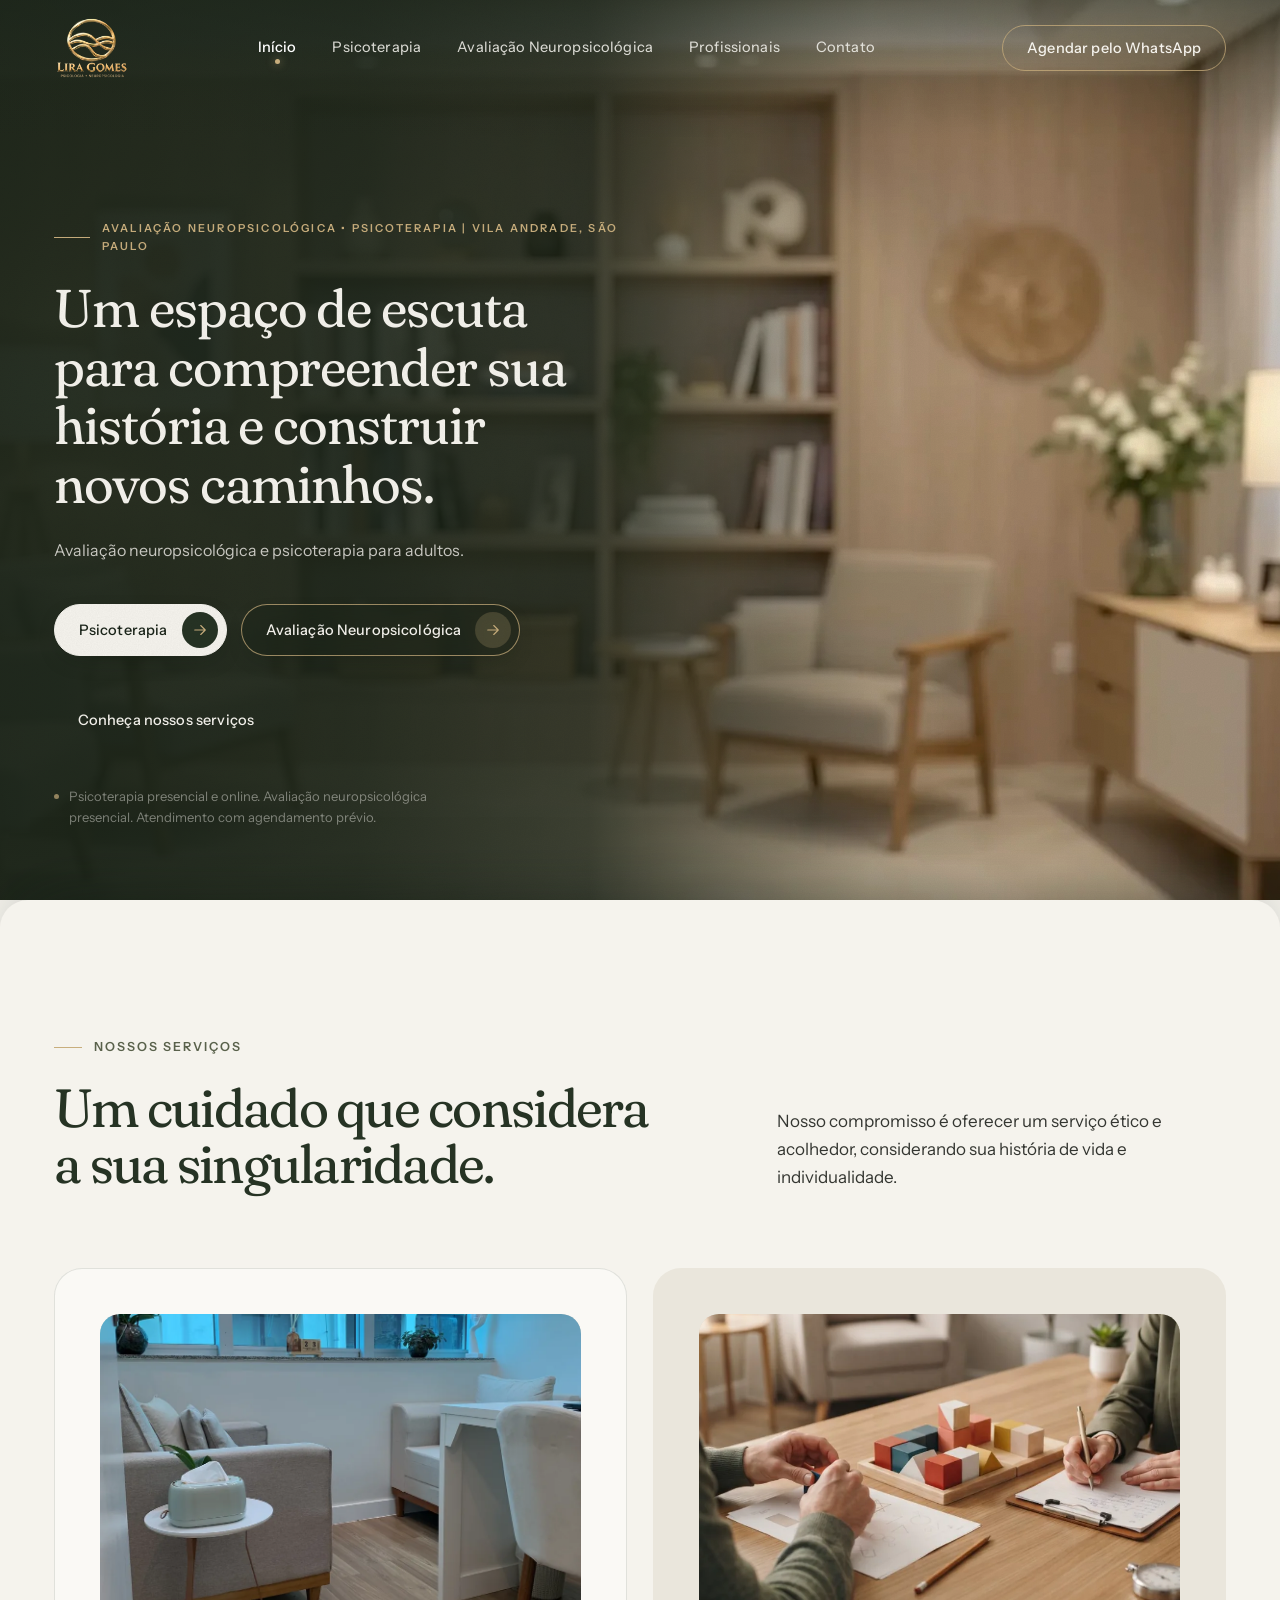
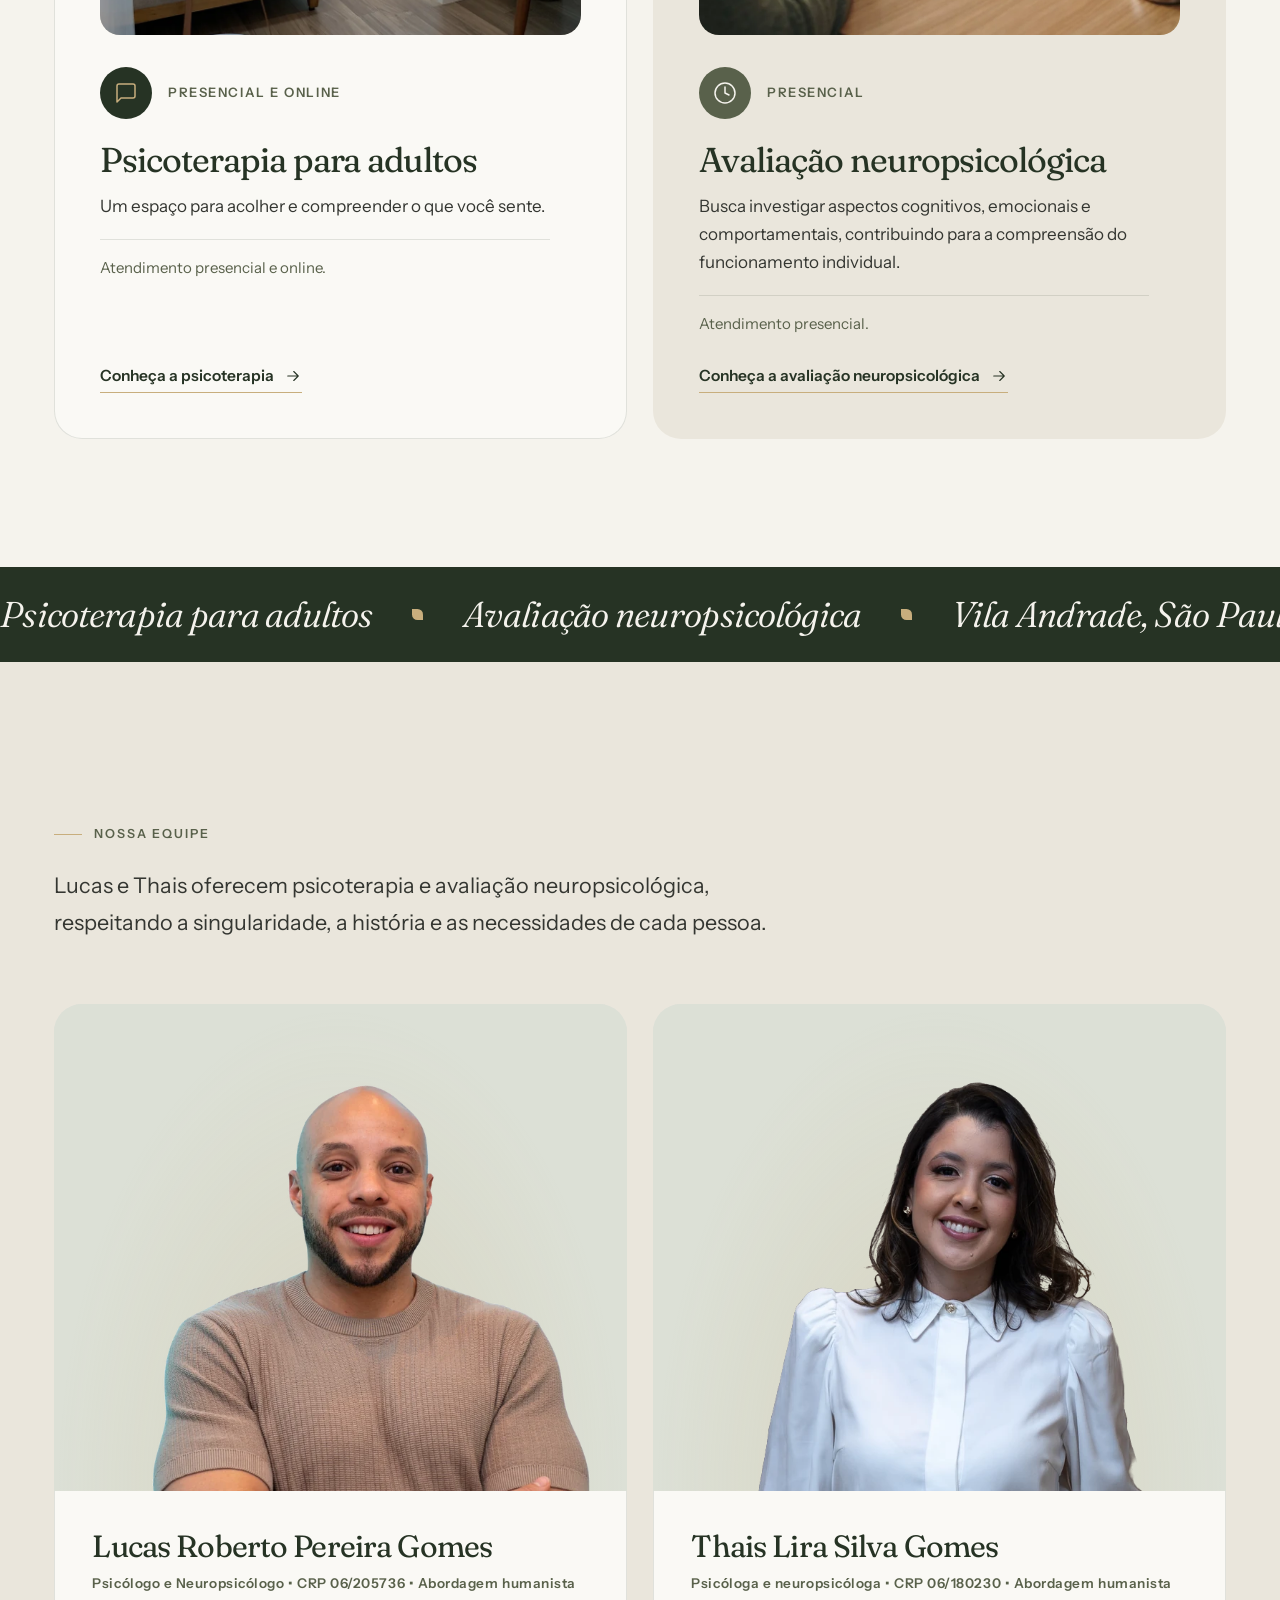
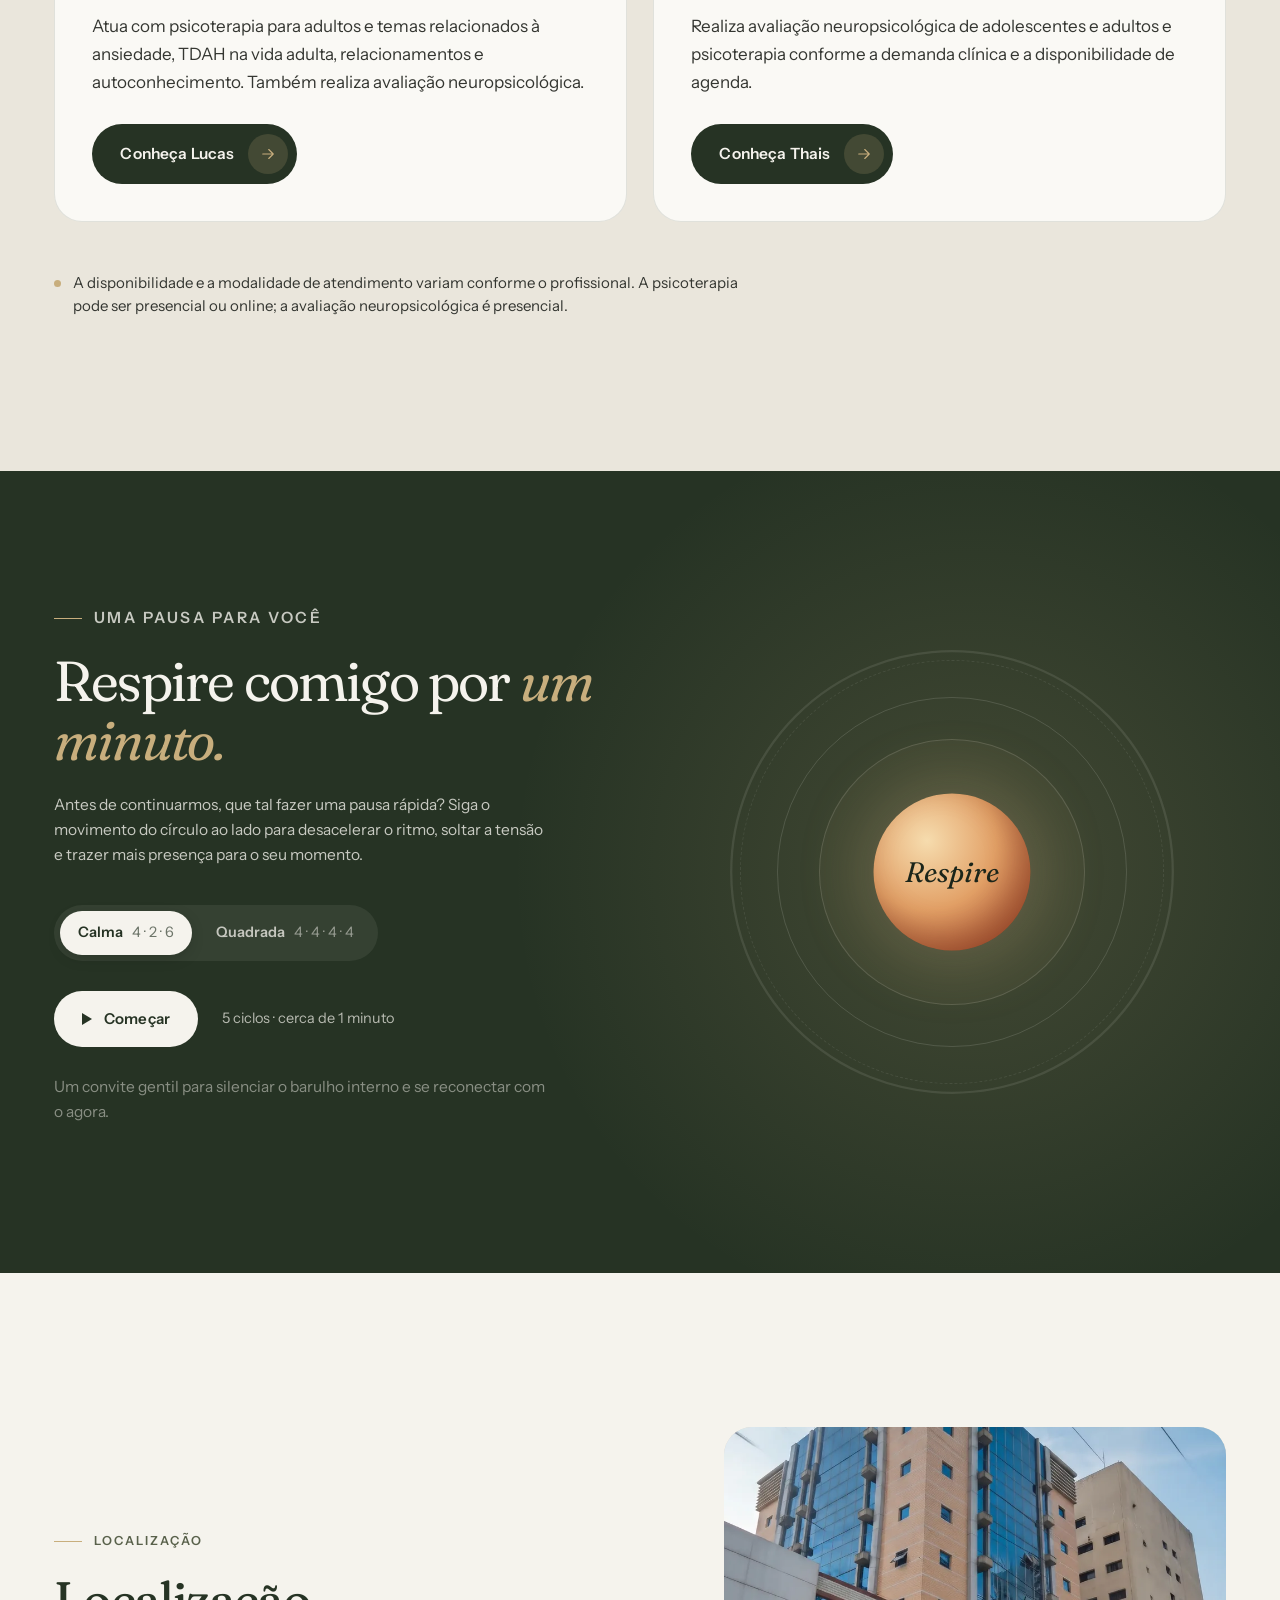
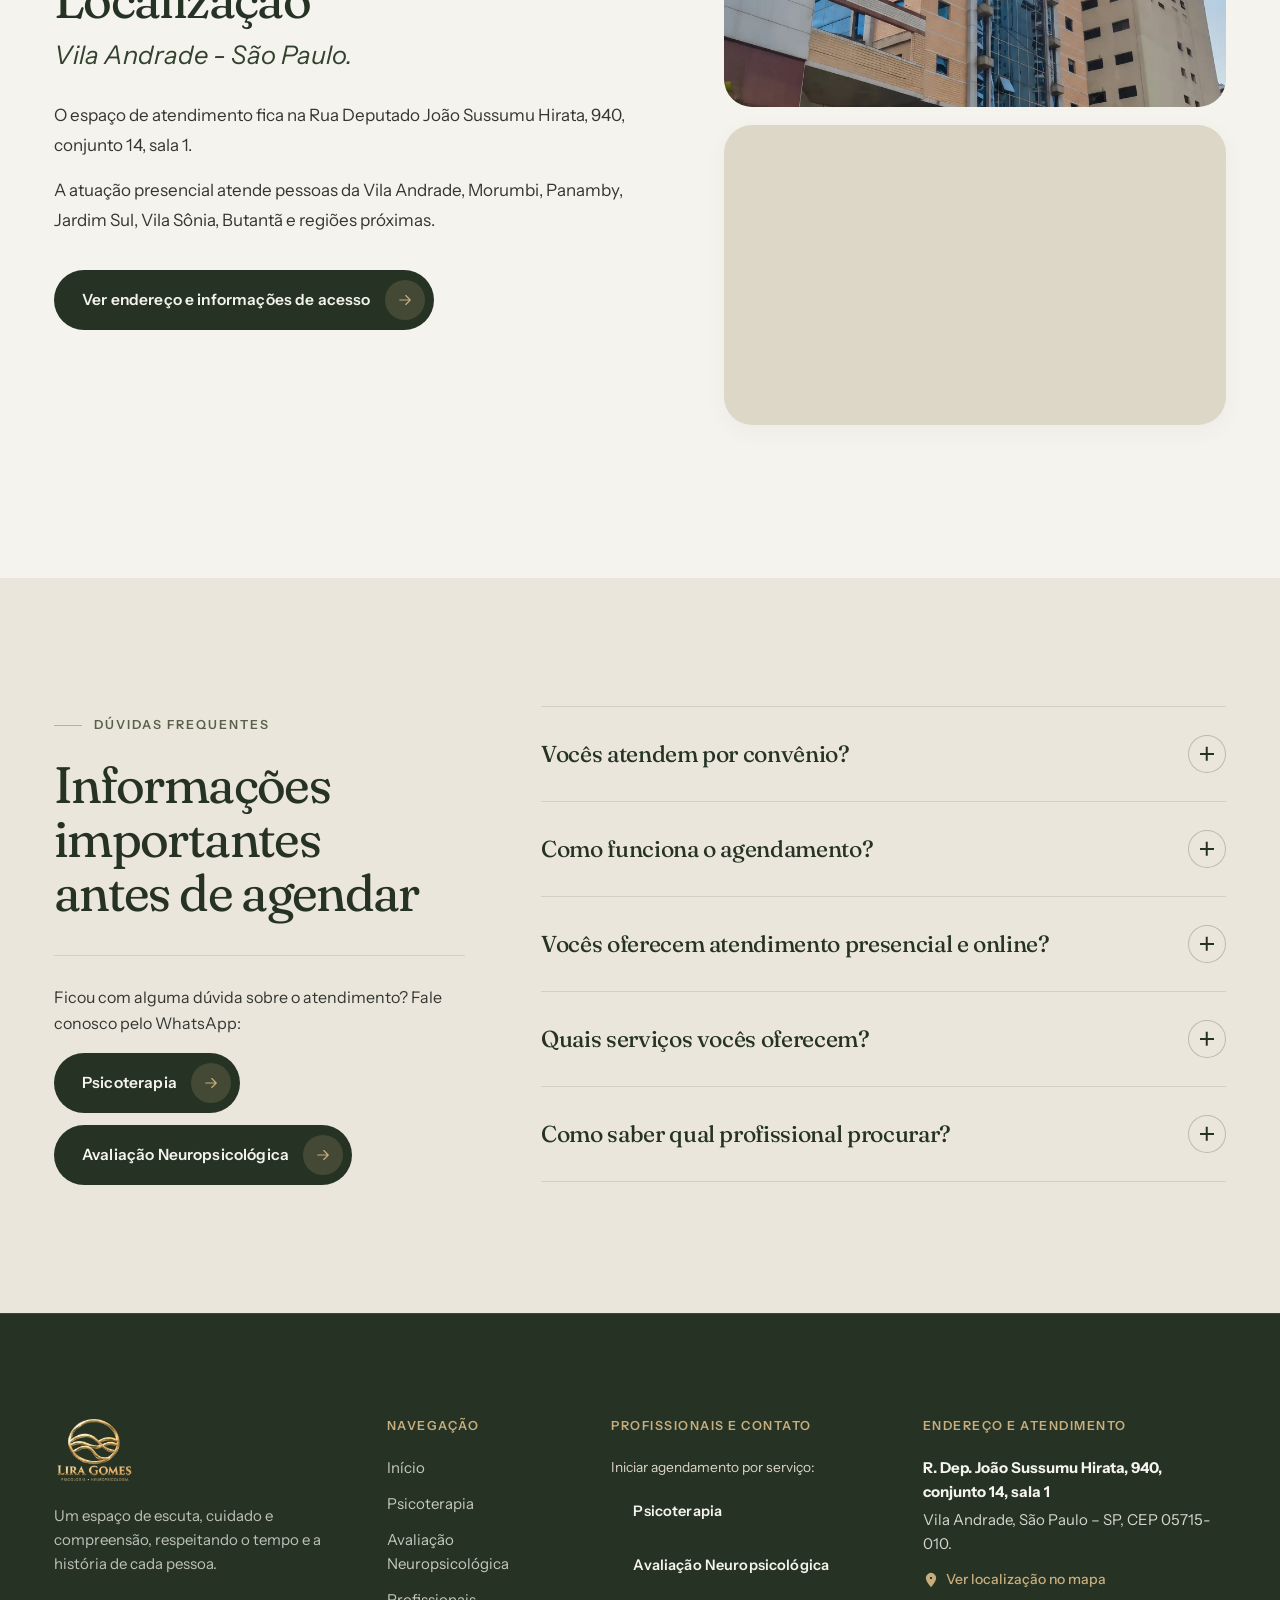
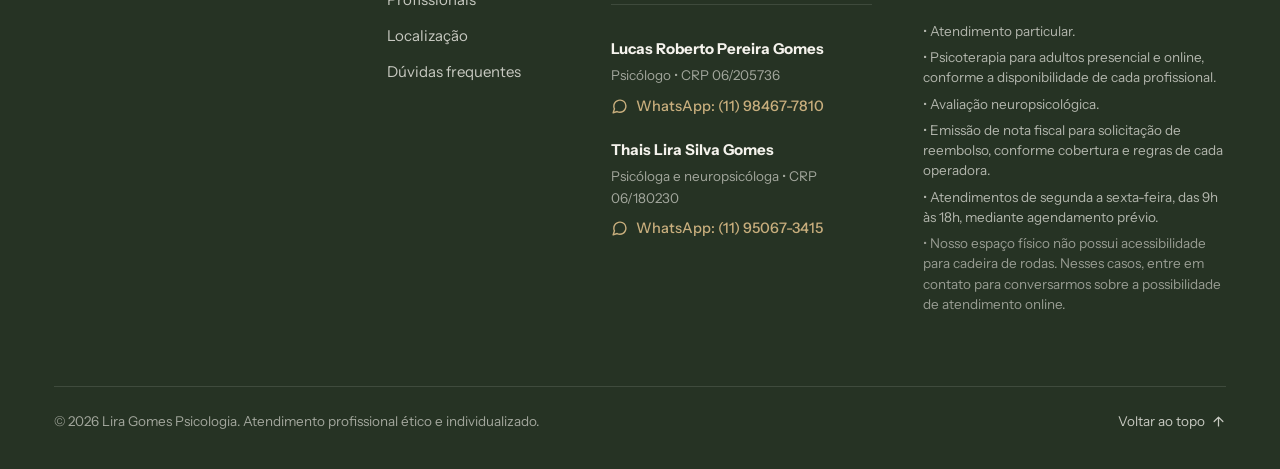
==== commit 82b6a5f2: "fix: restaura visual das imagens e cards e mantém hero atual" ====
--- a/index.html
+++ b/index.html
@@ -5,12 +5,10 @@
   <meta name="viewport" content="width=device-width, initial-scale=1">
   <title>Psicologia e Neuropsicologia na Vila Andrade | Lira Gomes</title>
   <meta name="description" content="Avaliação neuropsicológica e psicoterapia para adultos na Vila Andrade, em São Paulo. Conheça Lucas e Thais.">
-  <link rel="canonical" href="https://[TODO: domínio]/">
   <meta name="theme-color" content="#F5F3ED">
   <meta property="og:type" content="website">
   <meta property="og:title" content="Lira Gomes Psicologia • Avaliação Neuropsicológica e Psicoterapia">
   <meta property="og:description" content="Avaliação neuropsicológica e psicoterapia para adultos na Vila Andrade, em São Paulo. Atendimento presencial e online com agendamento prévio.">
-  <meta property="og:url" content="https://[TODO: domínio]/">
   <meta property="og:image" content="assets/marca/img/og-image.jpg">
   <meta name="twitter:card" content="summary_large_image">
   <meta name="twitter:title" content="Lira Gomes Psicologia • Avaliação Neuropsicológica e Psicoterapia">
@@ -25,7 +23,7 @@
   <link rel="preload" as="image" href="assets/marca/videos/hero-video-poster.webp" fetchpriority="high">
   <link rel="preload" as="style" href="https://fonts.googleapis.com/css2?family=Fraunces:ital,opsz,SOFT,wght@0,9..144,50,300..700;1,9..144,50,300..700&family=Instrument+Sans:wght@400;500;600;700&display=swap" onload="this.onload=null;this.rel='stylesheet'">
   <noscript><link rel="stylesheet" href="https://fonts.googleapis.com/css2?family=Fraunces:ital,opsz,SOFT,wght@0,9..144,50,300..700;1,9..144,50,300..700&family=Instrument+Sans:wght@400;500;600;700&display=swap"></noscript>
-  <link rel="stylesheet" href="assets/css/style.css?v=202611141605">
+  <link rel="stylesheet" href="assets/css/style.css">
   <script type="application/ld+json">
   {
     "@context": "https://schema.org",
@@ -372,7 +370,7 @@
     </section>
 
     <!-- Faixa em movimento contínuo (transição gráfica discreta) -->
-    <div class="faixa" data-revela>
+    <div class="faixa">
       <p class="sr-only">Psicoterapia para adultos • Avaliação neuropsicológica • Vila Andrade, São Paulo</p>
       <div class="faixa__trilho" aria-hidden="true">
         <div class="faixa__grupo">
@@ -675,10 +673,10 @@
   <!-- ═══════════════════════════════ RODAPÉ INSTITUCIONAL ═══════════════════════════════ -->
   <footer class="rodape" data-tema="escuro" aria-label="Rodapé institucional">
     <div class="container">
-      <div class="rodape__grade" data-revela-grupo>
+      <div class="rodape__grade">
 
         <!-- 1. Identidade da marca -->
-        <div class="rodape__marca" data-revela>
+        <div class="rodape__marca">
           <a class="marca marca--clara" href="#inicio" aria-label="Lira Gomes Psicologia e Neuropsicologia — Voltar ao início">
             <img
               class="marca__logo marca__logo--rodape"
@@ -698,7 +696,7 @@
         </div>
 
         <!-- 2. Navegação do site -->
-        <nav class="rodape__coluna" aria-label="Navegação do rodapé" data-revela>
+        <nav class="rodape__coluna" aria-label="Navegação do rodapé">
           <p class="rodape__titulo">Navegação</p>
           <a href="#inicio">Início</a>
           <a href="#psicoterapia">Psicoterapia</a>
@@ -709,7 +707,7 @@
         </nav>
 
         <!-- 3. Profissionais e contatos -->
-        <div class="rodape__coluna rodape__contato" id="contato" data-revela>
+        <div class="rodape__coluna rodape__contato" id="contato">
           <p class="rodape__titulo">Profissionais e Contato</p>
 
           <div class="rodape__escolha-servico">
@@ -783,7 +781,7 @@
         </div>
 
         <!-- 4. Endereço, mapa e atendimento -->
-        <div class="rodape__coluna rodape__atendimento" data-revela>
+        <div class="rodape__coluna rodape__atendimento">
           <p class="rodape__titulo">Endereço e Atendimento</p>
 
           <address class="rodape__endereco">
@@ -899,7 +897,7 @@
     </div>
   </dialog>
 
-  <script src="assets/js/main.js?v=202611141605" defer></script>
+  <script src="assets/js/main.js" defer></script>
 </body>
 </html>
 
--- a/assets/css/style.css
+++ b/assets/css/style.css
@@ -41,13 +41,8 @@
   --raio: 28px;
   --suave: cubic-bezier(.22, 1, .36, 1);
   --suave-2: cubic-bezier(.65, 0, .35, 1);
-  --ease-hero: cubic-bezier(0.22, 1, 0.36, 1);
-  --ease-premium: cubic-bezier(.16, 1, .3, 1);
-  --dur-fast: 300ms;
-  --dur-base: 700ms;
-  --dur-reveal: 1000ms;
-  --dur-soft: 900ms;
-  --blur-reveal: 14px;
+  --ease-premium: cubic-bezier(0.22, 1, 0.36, 1);
+  --dur-base: 1000ms;
   --topo: 88px;
   --z-topo: 100;
   --z-menu-movel: 95;
@@ -64,13 +59,13 @@
 html {
   -webkit-text-size-adjust: 100%;
   scroll-padding-top: var(--topo);
-  background: var(--verde-profundo);
+  background: var(--marfim);
   scroll-behavior: smooth;
 }
 
 body {
   margin: 0;
-  background: var(--verde-profundo);
+  background: var(--marfim);
   color: var(--tinta-2);
   font-family: "Instrument Sans", "Manrope", system-ui, -apple-system, "Segoe UI", Roboto, sans-serif;
   font-size: 17px;
@@ -230,18 +225,17 @@
   position: absolute;
   left: -15%;
   right: -15%;
-  top: 0;
+  top: 100%;
   height: 230%;
   z-index: -1;
   border-radius: 50%;
   background: var(--fundo-ativo);
-  transform: translate3d(0, 100%, 0);
-  transition: transform var(--dur-base) var(--ease-premium);
+  transition: top 0.7s var(--suave);
 }
 
 .botao:hover::before,
 .botao:focus-visible::before {
-  transform: translate3d(0, -35%, 0);
+  top: -60%;
 }
 
 .botao:has(.botao__icone) {
@@ -264,12 +258,11 @@
 .botao__icone svg {
   width: 18px;
   height: 18px;
-  transition: transform 400ms var(--ease-premium);
-}
-
-.botao:hover .botao__icone svg,
-.botao:focus-visible .botao__icone svg {
-  transform: translateX(4px) rotate(-30deg);
+  transition: transform 0.6s var(--suave);
+}
+
+.botao:hover .botao__icone svg {
+  transform: translateX(3px) rotate(-30deg);
 }
 
 /* Variações de botão alinhadas à paleta Lira Gomes */
@@ -296,45 +289,13 @@
   color: var(--dourado-areia);
 }
 
-.botao--claro-contorno,
-.botao--contorno {
-  position: relative;
-  overflow: hidden;
-  z-index: 1;
+.botao--claro-contorno {
   --fundo: rgba(38, 51, 36, 0.38);
   --cor: var(--off-white);
   --fundo-ativo: rgba(245, 243, 237, 0.16);
   box-shadow: inset 0 0 0 1px rgba(245, 243, 237, 0.42);
   -webkit-backdrop-filter: blur(8px);
   backdrop-filter: blur(8px);
-  transition: color 400ms var(--ease-premium), border-color 400ms var(--ease-premium), box-shadow 400ms var(--ease-premium);
-}
-
-.botao--claro-contorno::before,
-.botao--contorno::before {
-  content: "";
-  position: absolute;
-  inset: 0;
-  background: var(--dourado-areia);
-  transform: scaleX(0);
-  transform-origin: left;
-  transition: transform 400ms var(--ease-premium);
-  z-index: -1;
-}
-
-.botao--claro-contorno:hover::before,
-.botao--claro-contorno:focus-visible::before,
-.botao--contorno:hover::before,
-.botao--contorno:focus-visible::before {
-  transform: scaleX(1);
-}
-
-.botao--claro-contorno:hover,
-.botao--claro-contorno:focus-visible,
-.botao--contorno:hover,
-.botao--contorno:focus-visible {
-  color: var(--verde-profundo);
-  box-shadow: inset 0 0 0 1px var(--dourado-areia);
 }
 
 .botao--pequeno {
@@ -589,26 +550,27 @@
   position: absolute;
   left: 12px;
   right: 12px;
-  top: 21px;
   height: 1.5px;
   background: var(--off-white);
-  transition: transform var(--dur-fast) var(--ease-premium);
+  transition: transform 0.45s var(--suave), top 0.45s var(--suave);
 }
 
 .menu-botao span:first-child {
-  transform: translate3d(0, -4px, 0);
+  top: 17px;
 }
 
 .menu-botao span:last-child {
-  transform: translate3d(0, 4px, 0);
+  top: 25px;
 }
 
 .menu-aberto .menu-botao span:first-child {
-  transform: translate3d(0, 0, 0) rotate(45deg);
+  top: 21px;
+  transform: rotate(45deg);
 }
 
 .menu-aberto .menu-botao span:last-child {
-  transform: translate3d(0, 0, 0) rotate(-45deg);
+  top: 21px;
+  transform: rotate(-45deg);
 }
 
 /* Gaveta de Navegação Mobile Harmonizada */
@@ -723,7 +685,6 @@
 /* ── Hero (Primeira Dobra com Vídeo em Tela Cheia) ────────────────────────────────────────── */
 
 .hero {
-  --ease-premium: var(--ease-hero);
   position: relative;
   isolation: isolate;
   display: flex;
@@ -1280,8 +1241,8 @@
 .modal-whatsapp__fechar {
   display: grid;
   place-items: center;
-  width: 44px;
-  height: 44px;
+  width: 40px;
+  height: 40px;
   flex-shrink: 0;
   border: 1px solid var(--linha);
   border-radius: 50%;
@@ -1330,8 +1291,7 @@
 .modal-whatsapp__tab-servico {
   display: inline-flex;
   align-items: center;
-  min-height: 44px;
-  padding: 10px 18px;
+  padding: 8px 16px;
   border-radius: 999px;
   font-family: inherit;
   font-size: 14px;
@@ -1340,7 +1300,7 @@
   background: var(--papel);
   color: var(--verde-profundo);
   cursor: pointer;
-  transition: all 0.25s var(--ease-premium);
+  transition: all 0.25s var(--suave);
 }
 
 .modal-whatsapp__tab-servico:hover {
@@ -1432,7 +1392,7 @@
 
 .servicos {
   position: relative;
-  z-index: 2;
+  z-index: 1;
   padding-block: clamp(80px, 10vw, 144px);
   background: var(--off-white);
 }
@@ -1493,13 +1453,13 @@
   border-radius: var(--raio);
   background: var(--papel);
   box-shadow: inset 0 0 0 1px var(--linha);
-  transition: transform 400ms var(--ease-premium), box-shadow 400ms var(--ease-premium);
+  transition: transform 0.7s var(--suave), box-shadow 0.6s var(--suave);
 }
 
 .formato:hover,
 .servico:hover {
-  transform: translateY(-4px);
-  box-shadow: inset 0 0 0 1px var(--linha), 0 24px 48px -24px rgba(38, 51, 36, 0.35);
+  transform: translateY(-6px);
+  box-shadow: inset 0 0 0 1px var(--linha), 0 34px 60px -40px rgba(38, 51, 36, 0.45);
 }
 
 .formato--destaque {
@@ -1542,16 +1502,9 @@
   object-position: 50% 70%;
 }
 
-.formato .formato__foto img,
-.servico .servico__foto img,
-.profissional .profissional__foto img {
-  transition: transform 700ms var(--ease-premium);
-}
-
 .formato:hover .formato__foto img,
-.servico:hover .servico__foto img,
-.profissional:hover .profissional__foto img {
-  transform: scale(1.04);
+.servico:hover .servico__foto img {
+  transform: scale(1.05);
 }
 
 .formato__topo {
@@ -1623,7 +1576,6 @@
 }
 
 .link-seta {
-  position: relative;
   display: inline-flex;
   align-items: center;
   gap: 10px;
@@ -1633,39 +1585,22 @@
   font-size: 15.5px;
   color: var(--verde-profundo);
   text-decoration: none;
-  border-bottom: 1px solid rgba(200, 174, 125, 0.35);
+  border-bottom: 1px solid var(--dourado-areia);
   padding-bottom: 3px;
-  transition: color 400ms var(--ease-premium);
-}
-
-.link-seta::after {
-  content: "";
-  position: absolute;
-  bottom: -1px;
-  left: 0;
-  width: 100%;
-  height: 1px;
-  background: var(--ouro);
-  transform: scaleX(0);
-  transform-origin: left;
-  transition: transform 400ms var(--ease-premium);
-}
-
-.link-seta:hover::after,
-.link-seta:focus-visible::after {
-  transform: scaleX(1);
+  transition: color 0.4s var(--suave), border-color 0.4s var(--suave);
 }
 
 .link-seta:hover,
 .link-seta:focus-visible {
   color: var(--verde-oliva);
+  border-color: var(--verde-oliva);
 }
 
 .link-seta svg {
   flex-shrink: 0;
   width: 18px;
   height: 18px;
-  transition: transform 400ms var(--ease-premium);
+  transition: transform 0.6s var(--suave);
 }
 
 .link-seta:hover svg,
@@ -1682,7 +1617,7 @@
 
 .faixa {
   position: relative;
-  z-index: 2;
+  z-index: 1;
   overflow: clip;
   padding: clamp(18px, 2vw, 26px) 0;
   background: var(--verde-profundo);
@@ -1693,10 +1628,6 @@
   display: flex;
   width: max-content;
   animation: faixa 60s linear infinite;
-}
-
-.faixa.pausada .faixa__trilho {
-  animation-play-state: paused;
 }
 
 .faixa__grupo {
@@ -1743,10 +1674,8 @@
   }
 
   .servicos {
-    position: relative;
-    z-index: 2;
     border-radius: var(--raio) var(--raio) 0 0;
-    box-shadow: 0 -32px 100px rgba(18, 26, 18, 0.35);
+    box-shadow: 0 -24px 60px -30px rgba(14, 22, 14, 0.5);
   }
 }
 
@@ -1754,7 +1683,7 @@
 
 .equipe {
   position: relative;
-  z-index: 2;
+  z-index: 1;
   padding-block: clamp(96px, 12vw, 170px);
   background: var(--areia);
 }
@@ -1793,12 +1722,12 @@
   border-radius: var(--raio);
   background: var(--papel);
   box-shadow: inset 0 0 0 1px var(--linha);
-  transition: transform 400ms var(--ease-premium), box-shadow 400ms var(--ease-premium);
+  transition: transform 0.8s var(--suave), box-shadow 0.8s var(--suave);
 }
 
 .profissional:hover {
-  transform: translateY(-4px);
-  box-shadow: inset 0 0 0 1px var(--linha), 0 24px 48px -24px rgba(38, 51, 36, 0.35);
+  transform: translateY(-6px);
+  box-shadow: inset 0 0 0 1px var(--linha), 0 34px 60px -40px rgba(38, 51, 36, 0.45);
 }
 
 .profissional__foto {
@@ -1893,7 +1822,7 @@
 
 .respiro {
   position: relative;
-  z-index: 2;
+  z-index: 1;
   padding-block: clamp(80px, 10vw, 144px);
   overflow: clip;
   background: var(--floresta);
@@ -1979,7 +1908,7 @@
 .ritmo span {
   margin-left: 6px;
   font-weight: 400;
-  color: rgba(245, 243, 237, 0.65);
+  opacity: 0.65;
 }
 
 .ritmo[aria-pressed="true"] {
@@ -2139,7 +2068,7 @@
 
 .local {
   position: relative;
-  z-index: 2;
+  z-index: 1;
   padding-block: clamp(96px, 12vw, 170px);
   background: var(--off-white);
 }
@@ -2251,7 +2180,7 @@
 
 .duvidas {
   position: relative;
-  z-index: 2;
+  z-index: 1;
   padding-block: clamp(80px, 10vw, 144px);
   background: var(--areia);
 }
@@ -2362,28 +2291,19 @@
   transform: rotate(90deg);
 }
 
-.pergunta[open] .pergunta__sinal,
-.pergunta.faq-aberto .pergunta__sinal {
+.pergunta[open] .pergunta__sinal {
   background: var(--verde-profundo);
   box-shadow: none;
   color: var(--off-white);
-  transform: rotate(45deg);
+  transform: rotate(180deg);
+}
+
+.pergunta[open] .pergunta__sinal::after {
+  transform: rotate(0deg);
 }
 
 .pergunta__resposta {
-  display: grid;
-  grid-template-rows: 0fr;
-  transition: grid-template-rows 400ms var(--ease-premium);
   overflow: hidden;
-}
-
-.pergunta__resposta > * {
-  overflow: hidden;
-}
-
-.pergunta[open] .pergunta__resposta,
-.pergunta.faq-aberto .pergunta__resposta {
-  grid-template-rows: 1fr;
 }
 
 .pergunta__resposta p {
@@ -2393,15 +2313,6 @@
   color: var(--tinta-2);
   font-size: 16px;
   line-height: 1.65;
-  opacity: 0;
-  transform: translate3d(0, 12px, 0);
-  transition: opacity 350ms var(--ease-premium) 50ms, transform 350ms var(--ease-premium) 50ms;
-}
-
-.pergunta[open] .pergunta__resposta p,
-.pergunta.faq-aberto .pergunta__resposta p {
-  opacity: 1;
-  transform: translate3d(0, 0, 0);
 }
 
 @media (max-width: 980px) {
@@ -2672,8 +2583,6 @@
 
 .pagina-perfil,
 .pagina-servico {
-  position: relative;
-  z-index: 2;
   padding-top: calc(var(--topo) + clamp(28px, 4vw, 56px));
   padding-bottom: clamp(64px, 8vw, 120px);
   background: var(--off-white);
@@ -2799,13 +2708,6 @@
   border-radius: var(--raio);
   background: var(--papel);
   box-shadow: inset 0 0 0 1px var(--linha);
-  transition: transform 400ms var(--ease-premium), box-shadow 400ms var(--ease-premium);
-}
-
-.perfil-card:hover,
-.servico-card:hover {
-  transform: translateY(-4px);
-  box-shadow: inset 0 0 0 1px var(--linha), 0 24px 48px -24px rgba(38, 51, 36, 0.35);
 }
 
 .perfil-card--destaque,
@@ -2971,353 +2873,48 @@
   }
 }
 
-/* ── Transição entre seções: sombra sutil projetada no topo para sensação de camadas ── */
-.servicos,
-.respiro,
-.equipe,
-.local,
-.duvidas,
-.rodape,
-.servico-detalhe,
-.perfil-detalhe {
-  position: relative;
-  z-index: 2;
-  box-shadow: 0 -40px 80px -20px rgba(18, 26, 18, 0.35);
-}
-
 /* ── Revelar ao Rolar (Scroll Animations & Choreography) ───────────────────── */
 
-/* O estado oculto SÓ tem efeito quando html possui a classe .js-ready e elemento NÃO possui .visivel */
-html.js-ready [data-revela]:not(.visivel):not([data-revela-tipo="linhas"]):not([data-revela="mascara"]):not(.olho):not(.profissional__id):not([data-revela="destaque"]) {
+.revelar-ativo [data-revela] {
   opacity: 0;
-  transform: translate3d(0, 28px, 0);
-  filter: blur(min(var(--blur-reveal), 8px));
-  transition:
-    opacity 800ms var(--ease-premium),
-    transform var(--dur-soft) var(--ease-premium),
-    filter var(--dur-soft) var(--ease-premium);
+  transform: translateY(30px);
+  transition: opacity 1s var(--suave), transform 1.2s var(--suave), filter 1.2s var(--suave);
   transition-delay: var(--atraso, 0s);
-}
-
-html.js-ready [data-revela="escala"]:not(.visivel) {
-  transform: scale(0.94) translate3d(0, 28px, 0);
-}
-
-/* 1. Títulos de seção por linhas com máscara de revelação e blur reveal */
-.revela-linha-mascara {
-  display: block;
-  overflow: hidden;
-  padding-bottom: 0.08em;
-  perspective: 1000px;
-}
-
-html.js-ready [data-revela-tipo="linhas"] {
+  will-change: opacity, transform;
+}
+
+.revelar-ativo .servicos__titulo[data-revela],
+.revelar-ativo .equipe__titulo[data-revela],
+.revelar-ativo .local__titulo[data-revela],
+.revelar-ativo .duvidas__titulo[data-revela] {
+  filter: blur(10px);
+}
+
+.revelar-ativo [data-revela="escala"] {
+  transform: scale(0.92);
+}
+
+.revelar-ativo [data-revela="mascara"] {
   opacity: 1;
   transform: none;
-}
-
-html.js-ready [data-revela-tipo="linhas"]:not(.visivel) .revela-linha {
-  display: block;
-  opacity: 0;
-  transform: translate3d(0, 100%, 0);
-  transform-origin: bottom left;
-  filter: blur(var(--blur-reveal));
-  transition:
-    opacity 900ms var(--ease-premium),
-    transform var(--dur-reveal) var(--ease-premium),
-    filter var(--dur-reveal) var(--ease-premium);
-  transition-delay: var(--atraso-linha, 0s);
-}
-
-html.js-ready [data-revela-tipo="linhas"].visivel .revela-linha {
-  opacity: 1 !important;
-  transform: translate3d(0, 0, 0) !important;
-  filter: none !important;
-}
-
-html.js-ready [data-revela-tipo="linhas"].visivel:not(.animando) .revela-linha {
-  filter: none !important;
-  will-change: auto;
-}
-
-html.js-ready [data-revela-tipo="linhas"].animando .revela-linha {
-  will-change: opacity, transform, filter;
-}
-
-/* 2. Rótulos pequenos (.olho): linha dourada cresce em 700ms antes do texto */
-html.js-ready .olho[data-revela]:not(.visivel) {
-  opacity: 0;
-  transform: translate3d(0, 16px, 0);
-  filter: none;
-  transition: opacity 700ms var(--ease-premium) 150ms, transform 700ms var(--ease-premium) 150ms;
-  transition-delay: calc(var(--atraso, 0s) + 150ms);
-}
-
-html.js-ready .olho[data-revela].visivel {
-  opacity: 1 !important;
-  transform: translate3d(0, 0, 0) !important;
-  filter: none !important;
-}
-
-html.js-ready .olho[data-revela]::before {
-  transform: scaleX(0);
-  transform-origin: left;
-  transition: transform 700ms var(--ease-premium);
+  clip-path: inset(0 0 100% 0);
+  transition: clip-path 0.85s var(--suave);
   transition-delay: var(--atraso, 0s);
 }
 
-html.js-ready .olho[data-revela].visivel::before {
-  transform: scaleX(1);
-}
-
-/* 3. Imagens e cards com foto: máscara clip-path de 100% para 0 de baixo para cima em 1200ms, scale 1.15 para 1 em 1600ms */
-html.js-ready [data-revela="mascara"]:not(.visivel) {
+.revelar-ativo [data-revela].visivel {
   opacity: 1;
   transform: none;
-  clip-path: inset(100% 0 0 0);
-  transition: clip-path 1200ms var(--ease-premium);
-  transition-delay: var(--atraso, 0s);
-  overflow: hidden;
-}
-
-html.js-ready [data-revela="mascara"].visivel {
-  clip-path: inset(0 0 0 0) !important;
-}
-
-html.js-ready [data-revela="mascara"].visivel:not(.animando) {
-  clip-path: none !important;
-  overflow: visible;
-}
-
-html.js-ready [data-revela="mascara"].animando {
-  will-change: clip-path;
-}
-
-html.js-ready [data-revela="mascara"] img,
-html.js-ready [data-revela="mascara"] picture img {
-  transform: translate3d(0, var(--parallax-y, 0px), 0) scale(1.15);
-  transition: transform 1600ms var(--ease-premium);
-  transition-delay: var(--atraso, 0s);
-  will-change: transform;
-}
-
-html.js-ready [data-revela="mascara"].visivel img,
-html.js-ready [data-revela="mascara"].visivel picture img {
-  transform: translate3d(0, var(--parallax-y, 0px), 0) scale(1) !important;
-}
-
-html.js-ready [data-revela="mascara"].visivel:not(.animando) img,
-html.js-ready [data-revela="mascara"].visivel:not(.animando) picture img {
-  transition: transform 0.1s linear;
-  will-change: auto;
-}
-
-/* 4. Números, CRPs e destaques: fade com blur curto (6px) e translateY de 20px */
-html.js-ready .profissional__id[data-revela]:not(.visivel),
-html.js-ready [data-revela="destaque"]:not(.visivel) {
-  opacity: 0;
-  transform: translate3d(0, 20px, 0);
-  filter: blur(6px);
-  transition:
-    opacity 800ms var(--ease-premium),
-    transform 800ms var(--ease-premium),
-    filter 800ms var(--ease-premium);
-  transition-delay: var(--atraso, 0s);
-}
-
-html.js-ready .profissional__id[data-revela].visivel,
-html.js-ready [data-revela="destaque"].visivel {
-  opacity: 1 !important;
-  transform: translate3d(0, 0, 0) !important;
-  filter: none !important;
-}
-
-/* 7. Linhas douradas e divisores */
-html.js-ready [data-revela="linha"],
-html.js-ready .linha-dourada[data-revela] {
-  transform: scaleX(0);
-  transform-origin: left;
-  transition: transform 900ms var(--ease-premium);
-  transition-delay: var(--atraso, 0s);
-}
-
-html.js-ready [data-revela="linha"].visivel,
-html.js-ready .linha-dourada[data-revela].visivel {
-  transform: scaleX(1);
-}
-
-/* 8. Destaque sutil de etapa numerada ativa ao rolar pelo centro */
-.lista-etapas-ativa li {
-  color: rgba(38, 51, 36, 0.60);
-  transition: color 400ms var(--ease-premium);
-}
-
-.lista-etapas-ativa li.etapa-ativa {
-  color: var(--tinta);
-}
-
-/* 9. Faixa de contato, blocos de ação e marquee com blur reveal */
-html.js-ready .faixa-contato:not(.visivel),
-html.js-ready .faixa[data-revela]:not(.visivel),
-html.js-ready .duvidas__cta[data-revela]:not(.visivel) {
-  opacity: 0;
-  transform: translate3d(0, 40px, 0);
-  filter: blur(min(var(--blur-reveal), 8px));
-  transition:
-    opacity 900ms var(--ease-premium),
-    transform 900ms var(--ease-premium),
-    filter 900ms var(--ease-premium);
-}
-
-html.js-ready .faixa-contato.visivel,
-html.js-ready .faixa[data-revela].visivel,
-html.js-ready .duvidas__cta[data-revela].visivel {
-  opacity: 1 !important;
-  transform: translate3d(0, 0, 0) !important;
-  filter: none !important;
-}
-
-html.js-ready .faixa-contato.visivel:not(.animando),
-html.js-ready .faixa[data-revela].visivel:not(.animando),
-html.js-ready .duvidas__cta[data-revela].visivel:not(.animando) {
-  filter: none !important;
-}
-
-html.js-ready .faixa-contato .botao,
-html.js-ready .duvidas__cta[data-revela] .botao {
-  transition: opacity 800ms var(--ease-premium), transform 800ms var(--ease-premium);
-}
-
-html.js-ready .faixa-contato:not(.visivel) .botao,
-html.js-ready .duvidas__cta[data-revela]:not(.visivel) .botao {
-  opacity: 0;
-  transform: translate3d(0, 20px, 0);
-}
-
-html.js-ready .faixa-contato.visivel .botao:nth-child(1),
-html.js-ready .duvidas__cta[data-revela].visivel .botao:nth-child(1) {
-  opacity: 1;
-  transform: translate3d(0, 0, 0);
-  transition-delay: 100ms;
-}
-
-html.js-ready .faixa-contato.visivel .botao:nth-child(2),
-html.js-ready .duvidas__cta[data-revela].visivel .botao:nth-child(2) {
-  opacity: 1;
-  transform: translate3d(0, 0, 0);
-  transition-delay: 200ms;
-}
-
-/* Estado Geral Visível / Revelado (Garantia Absoluta) */
-html.js-ready [data-revela].visivel,
-html.js-ready [data-revela]:not([data-revela-tipo="linhas"]).visivel {
-  opacity: 1 !important;
-  transform: translate3d(0, 0, 0) !important;
-  filter: none !important;
-}
-
-html.js-ready [data-revela].visivel:not(.animando),
-html.js-ready [data-revela]:not([data-revela-tipo="linhas"]).visivel:not(.animando) {
-  filter: none !important;
-  will-change: auto;
-}
-
-/* Elementos sem blur (quando limite de 12 blur simultâneos é atingido) */
-html.js-ready [data-revela].sem-blur,
-html.js-ready [data-revela-tipo="linhas"].sem-blur .revela-linha {
-  filter: none !important;
-}
-
-html.js-ready [data-revela].sem-blur.animando {
-  will-change: opacity, transform;
-}
-
-/* Desempenho: will-change presente exclusivamente durante a animação */
-html.js-ready [data-revela]:not([data-revela-tipo="linhas"]):not([data-revela="mascara"]):not(.sem-blur).animando {
-  will-change: opacity, transform, filter;
-}
-
-/* Mobile (até 768px): deslocamento de 32px, duração equilibrada, sem rotateX/skew e fade+scale para imagens */
-@media (max-width: 768px) {
-  :root {
-    --blur-reveal: 8px;
-    --dur-reveal: 960ms;
-    --dur-soft: 800ms;
-  }
-
-  html.js-ready [data-revela]:not(.visivel):not([data-revela-tipo="linhas"]):not([data-revela="mascara"]):not(.olho) {
-    transform: translate3d(0, 20px, 0);
-    filter: blur(min(var(--blur-reveal), 8px));
-    transition:
-      opacity 640ms var(--ease-premium),
-      transform 800ms var(--ease-premium),
-      filter 800ms var(--ease-premium);
-  }
-
-  html.js-ready [data-revela-tipo="linhas"]:not(.visivel) .revela-linha {
-    transform: translate3d(0, 100%, 0);
-    transform-origin: bottom center;
-    filter: blur(var(--blur-reveal));
-    transition:
-      opacity 750ms var(--ease-premium),
-      transform 900ms var(--ease-premium),
-      filter 900ms var(--ease-premium);
-  }
-
-  html.js-ready [data-revela="mascara"]:not(.visivel) {
-    clip-path: none !important;
-    opacity: 0;
-    transform: scale(0.96) translate3d(0, 16px, 0);
-    transition: opacity 800ms var(--ease-premium), transform 800ms var(--ease-premium);
-  }
-
-  html.js-ready [data-revela="mascara"].visivel {
-    opacity: 1;
-    transform: scale(1) translate3d(0, 0, 0);
-  }
-
-  html.js-ready [data-revela="mascara"] img,
-  html.js-ready [data-revela="mascara"] picture img {
-    transform: none !important;
-    transition: none !important;
-    will-change: auto;
-  }
-}
-
-/* Acessibilidade: prefers-reduced-motion respeitado estritamente */
-@media (prefers-reduced-motion: reduce) {
-  html.js-ready [data-revela],
-  html.js-ready [data-revela-tipo="linhas"],
-  html.js-ready .revela-linha-mascara .revela-linha,
-  html.js-ready [data-revela="mascara"],
-  html.js-ready [data-revela="mascara"] img,
-  html.js-ready [data-revela="mascara"] picture img,
-  html.js-ready .olho[data-revela]::before,
-  .lista-etapas-ativa li {
-    opacity: 1 !important;
-    transform: none !important;
-    filter: none !important;
-    clip-path: none !important;
-    transition: none !important;
-  }
-}
-
-/* Fallback de Segurança: nada fica invisível se JS falhar ao carregar */
-html:not(.js-ready) [data-revela],
-html:not(.js-ready) [data-revela-tipo="linhas"],
-html:not(.js-ready) .revela-linha-mascara .revela-linha,
-html:not(.js-ready) [data-revela="mascara"] {
-  opacity: 1 !important;
-  transform: none !important;
-  filter: none !important;
-  clip-path: none !important;
+  filter: none;
+}
+
+.revelar-ativo [data-revela="mascara"].visivel {
+  clip-path: inset(0);
 }
 
 /* ── Rodapé Institucional ──────────────────────────────────────────────────── */
 
 .rodape {
-  position: relative;
-  z-index: 2;
   padding: clamp(72px, 8vw, 104px) 0 36px;
   background: var(--verde-profundo);
   border-top: 1px solid rgba(245, 243, 237, 0.1);
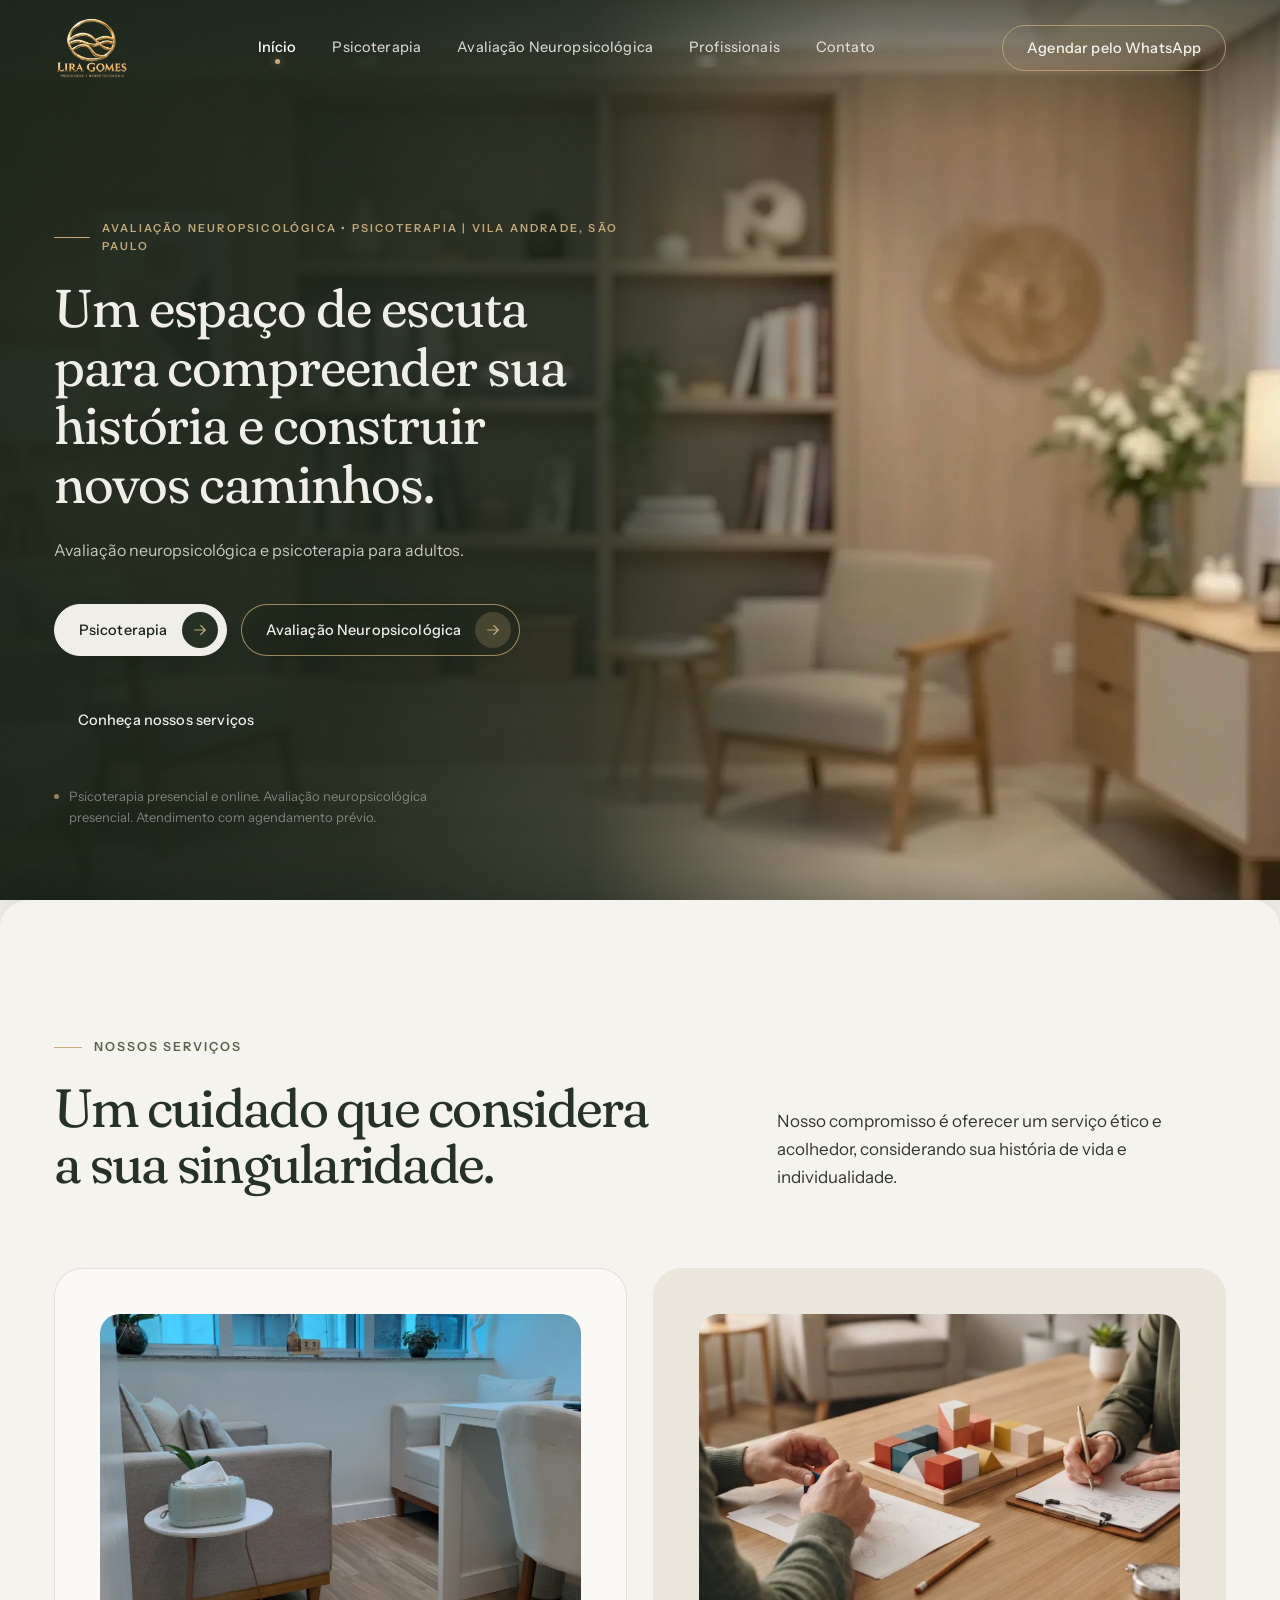
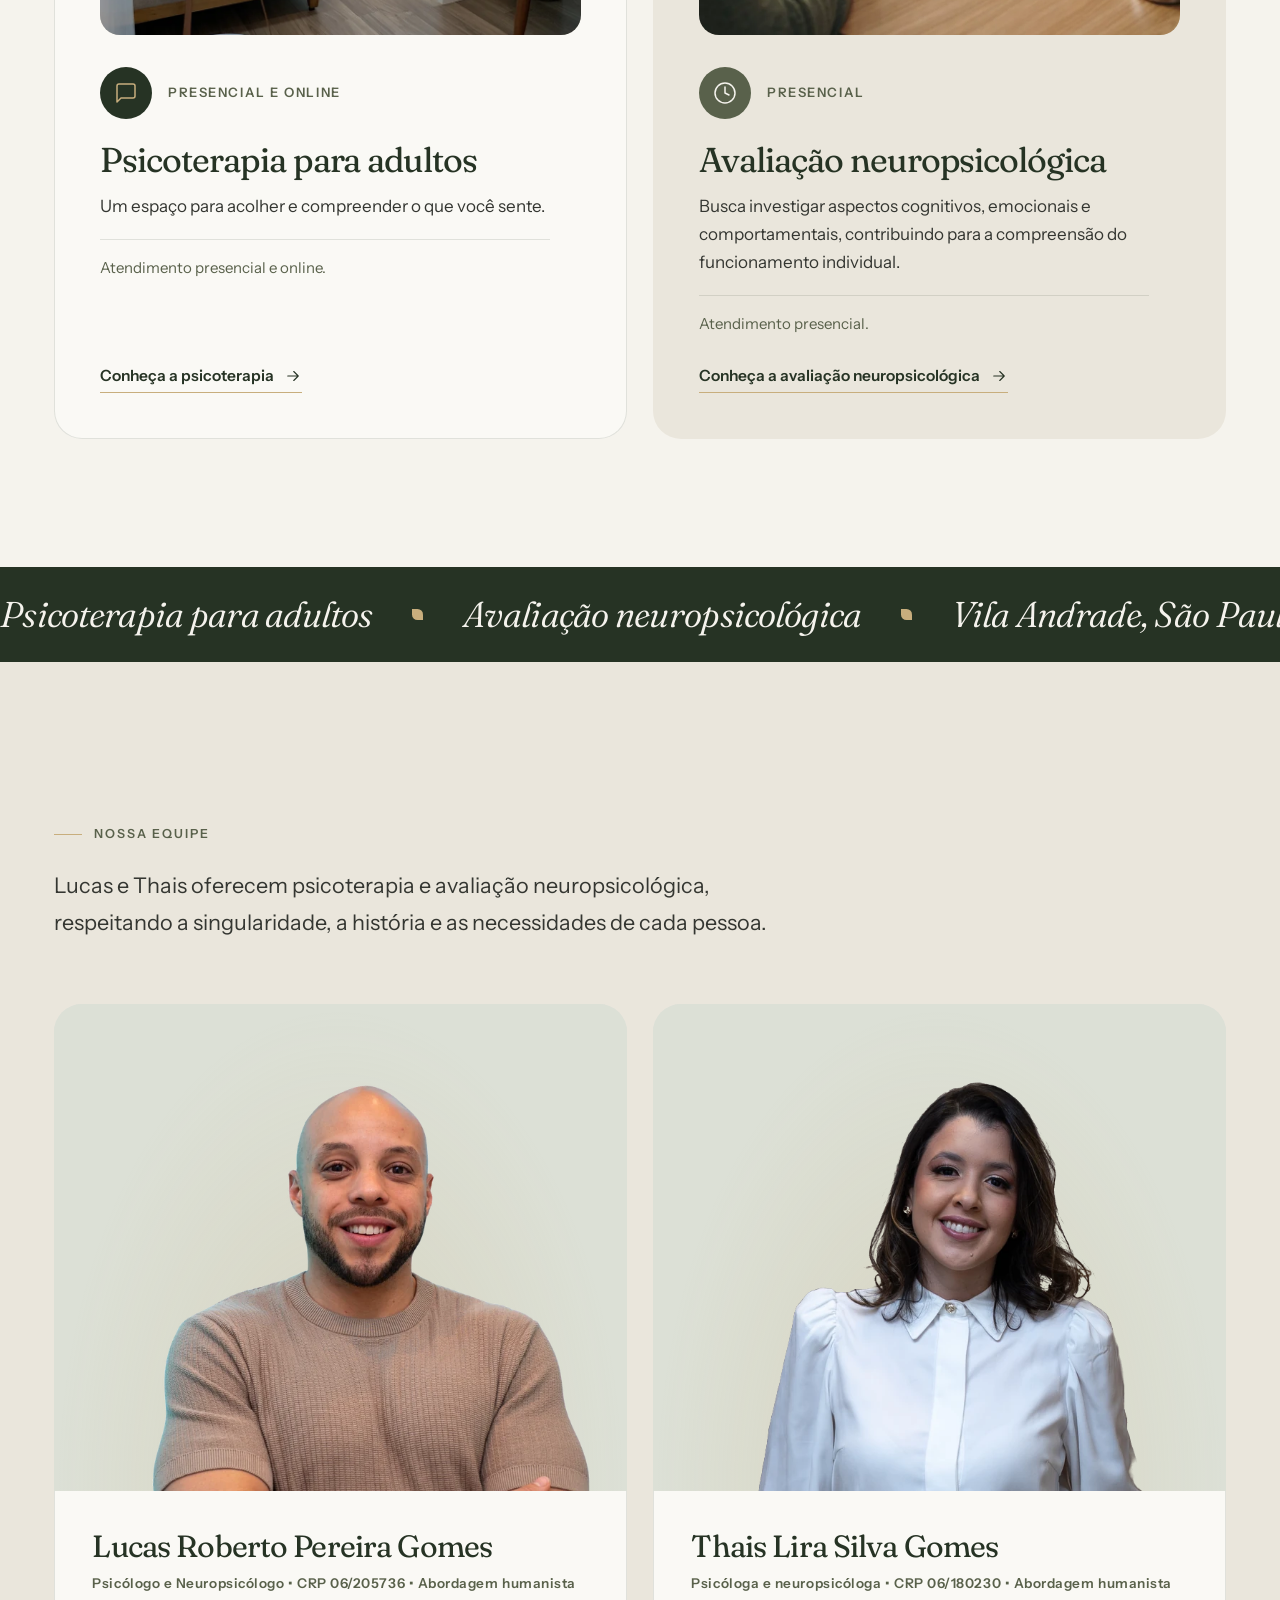
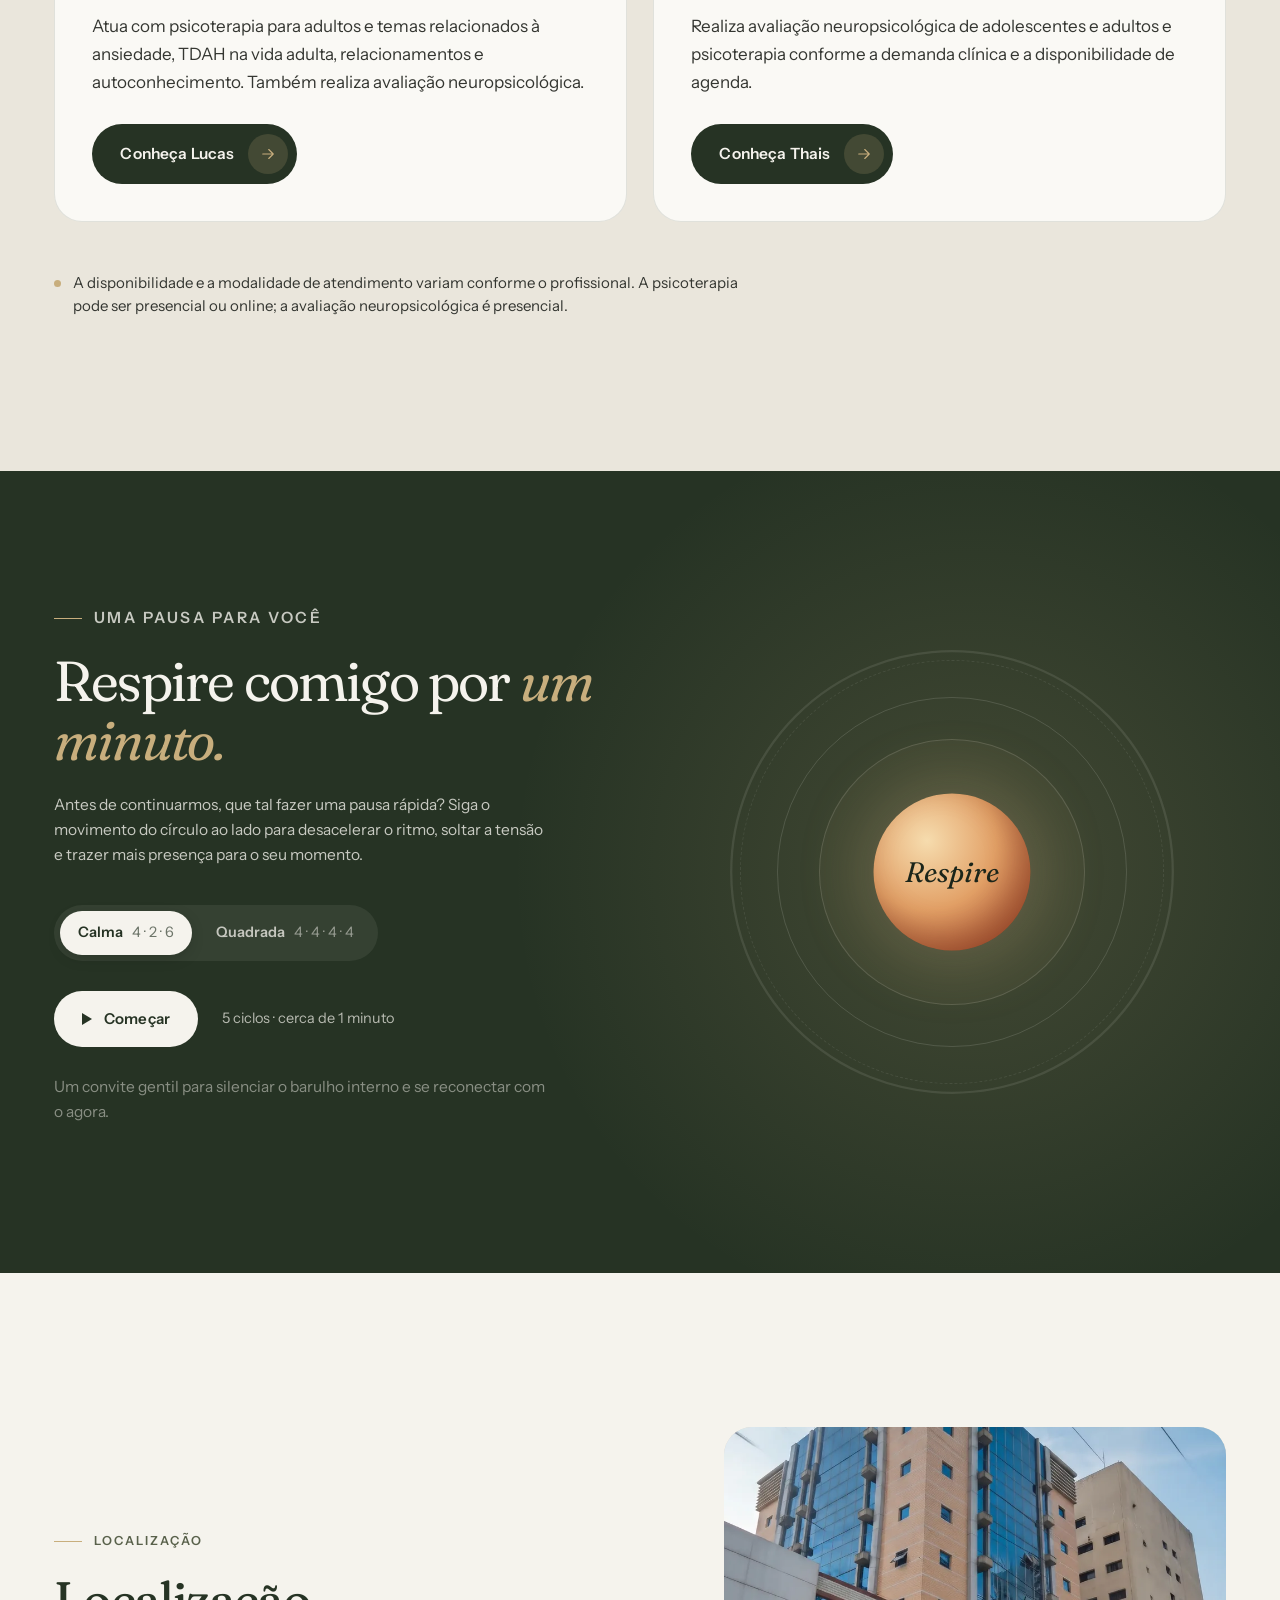
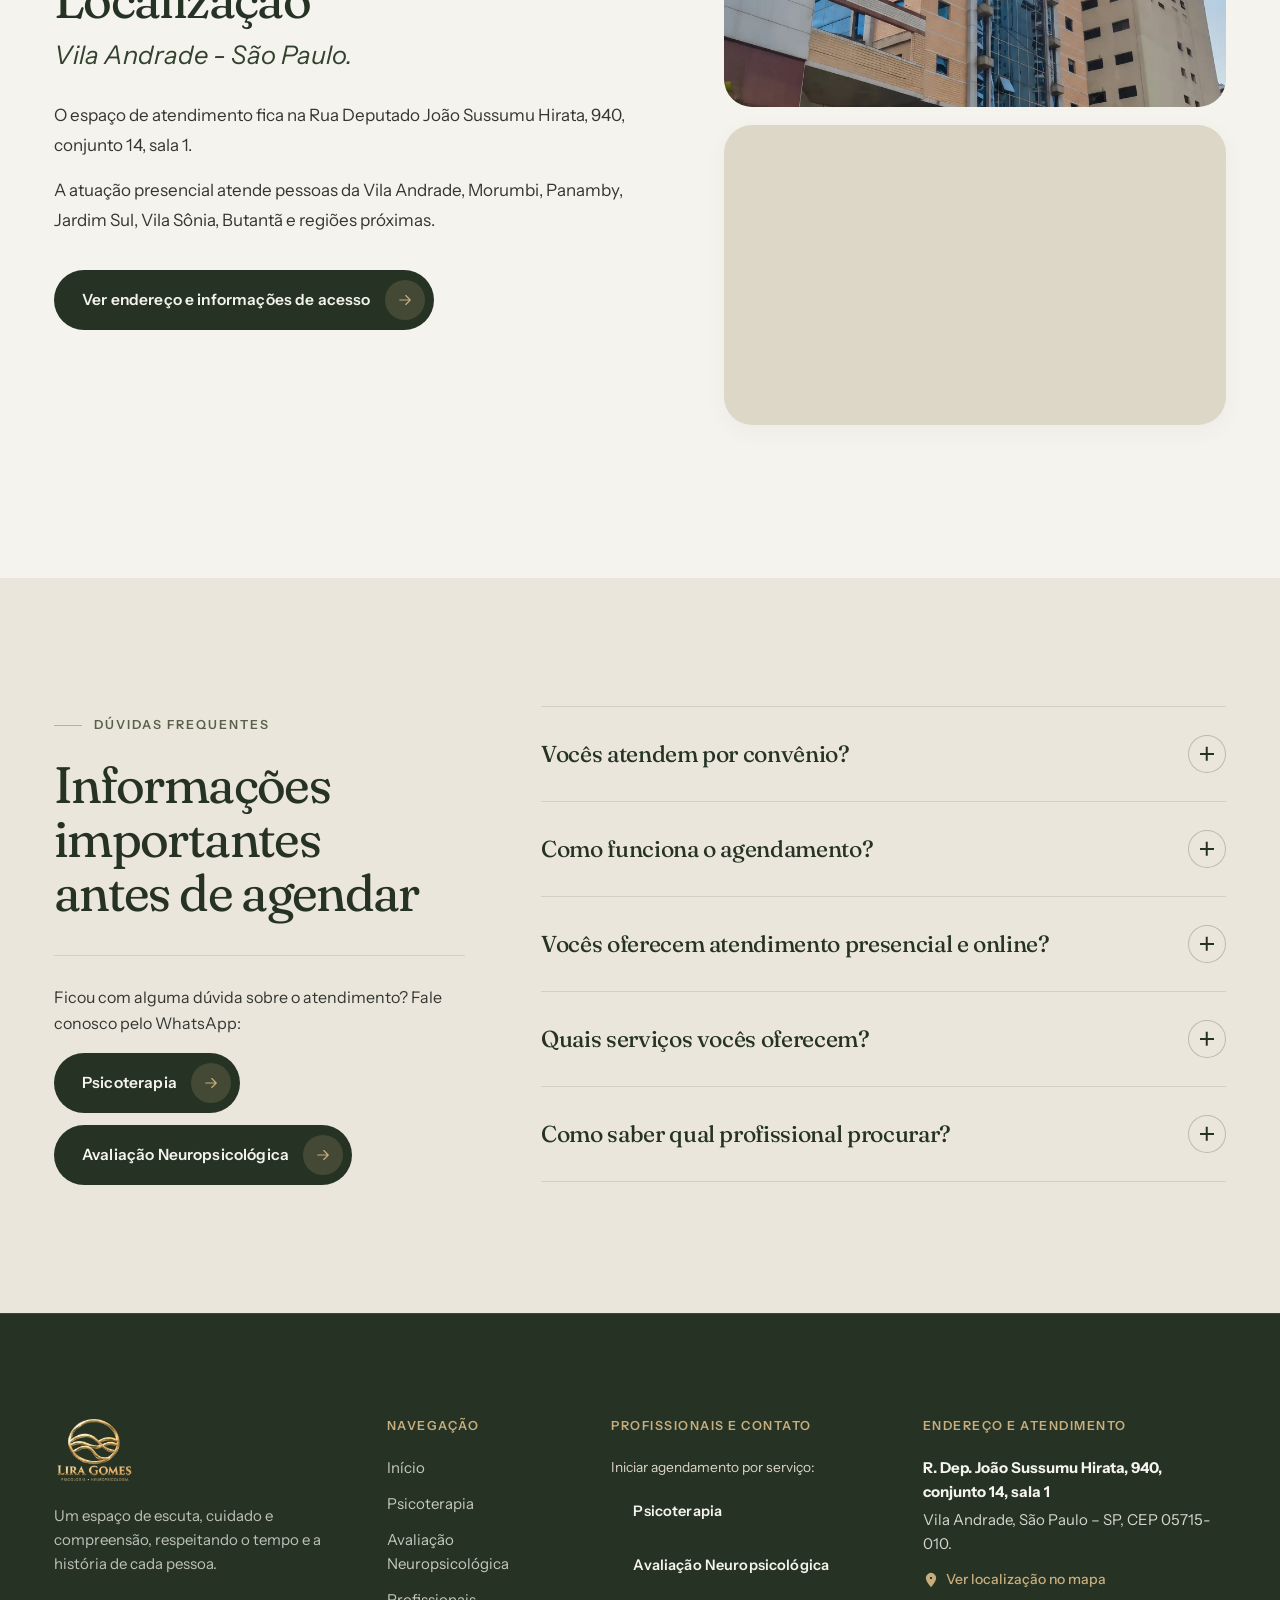
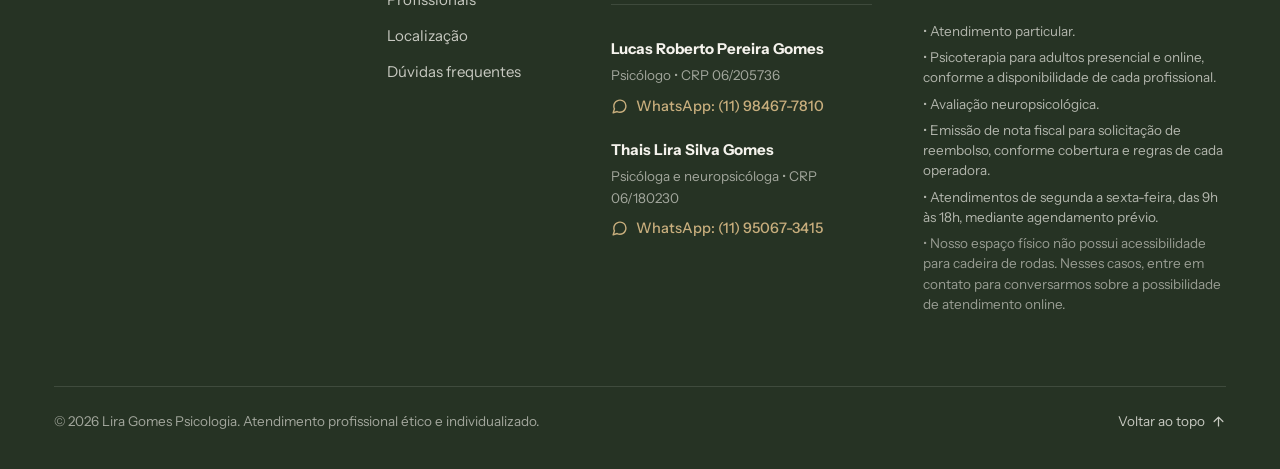
==== commit 10f6328d: "chore(seo): aplica dominio oficial, metadados, JSON-LD, sitemap, robots e llms.txt" ====
--- a/index.html
+++ b/index.html
@@ -4,16 +4,25 @@
   <meta charset="utf-8">
   <meta name="viewport" content="width=device-width, initial-scale=1">
   <title>Psicologia e Neuropsicologia na Vila Andrade | Lira Gomes</title>
-  <meta name="description" content="Avaliação neuropsicológica e psicoterapia para adultos na Vila Andrade, em São Paulo. Conheça Lucas e Thais.">
+  <meta name="description" content="Avaliação neuropsicológica e psicoterapia para adultos na Vila Andrade, São Paulo. Atendimento presencial e online com agendamento. Conheça Lucas e Thais.">
+  <meta name="robots" content="index, follow">
   <meta name="theme-color" content="#F5F3ED">
+  <link rel="canonical" href="https://www.liragomespsicologia.com.br/">
   <meta property="og:type" content="website">
-  <meta property="og:title" content="Lira Gomes Psicologia • Avaliação Neuropsicológica e Psicoterapia">
-  <meta property="og:description" content="Avaliação neuropsicológica e psicoterapia para adultos na Vila Andrade, em São Paulo. Atendimento presencial e online com agendamento prévio.">
-  <meta property="og:image" content="assets/marca/img/og-image.jpg">
+  <meta property="og:locale" content="pt_BR">
+  <meta property="og:site_name" content="Lira Gomes Psicologia e Neuropsicologia">
+  <meta property="og:title" content="Psicologia e Neuropsicologia na Vila Andrade | Lira Gomes">
+  <meta property="og:description" content="Avaliação neuropsicológica e psicoterapia para adultos na Vila Andrade, em São Paulo. Atendimento presencial e online com agendamento prévio. Conheça Lucas e Thais.">
+  <meta property="og:url" content="https://www.liragomespsicologia.com.br/">
+  <meta property="og:image" content="https://www.liragomespsicologia.com.br/assets/marca/img/og-image.jpg">
+  <meta property="og:image:width" content="1200">
+  <meta property="og:image:height" content="630">
+  <meta property="og:image:alt" content="Lira Gomes Psicologia e Neuropsicologia — Avaliação Neuropsicológica e Psicoterapia na Vila Andrade, São Paulo">
   <meta name="twitter:card" content="summary_large_image">
-  <meta name="twitter:title" content="Lira Gomes Psicologia • Avaliação Neuropsicológica e Psicoterapia">
-  <meta name="twitter:description" content="Avaliação neuropsicológica e psicoterapia para adultos na Vila Andrade, em São Paulo. Atendimento presencial e online com agendamento prévio.">
-  <meta name="twitter:image" content="assets/marca/img/og-image.jpg">
+  <meta name="twitter:title" content="Psicologia e Neuropsicologia na Vila Andrade | Lira Gomes">
+  <meta name="twitter:description" content="Avaliação neuropsicológica e psicoterapia para adultos na Vila Andrade, em São Paulo. Atendimento presencial e online com agendamento prévio. Conheça Lucas e Thais.">
+  <meta name="twitter:image" content="https://www.liragomespsicologia.com.br/assets/marca/img/og-image.jpg">
+  <meta name="twitter:image:alt" content="Lira Gomes Psicologia e Neuropsicologia — Avaliação Neuropsicológica e Psicoterapia na Vila Andrade, São Paulo">
   <link rel="icon" href="favicon.ico?v=2" sizes="any">
   <link rel="icon" type="image/png" sizes="32x32" href="assets/logo-lira-gomes/favicon-32x32.png?v=2">
   <link rel="icon" type="image/png" sizes="192x192" href="assets/logo-lira-gomes/favicon-192x192.png?v=2">
@@ -27,46 +36,154 @@
   <script type="application/ld+json">
   {
     "@context": "https://schema.org",
-    "@type": "MedicalBusiness",
-    "name": "Lira Gomes Psicologia e Neuropsicologia",
-    "description": "Psicoterapia para adultos presencial e online e avaliação neuropsicológica presencial na Vila Andrade, em São Paulo.",
-    "image": "assets/logo-lira-gomes/logo-lira-gomes-sem-fundo.webp",
-    "address": {
-      "@type": "PostalAddress",
-      "streetAddress": "R. Dep. João Sussumu Hirata, 940, conjunto 14, sala 1",
-      "addressLocality": "São Paulo",
-      "addressRegion": "SP",
-      "postalCode": "05715-010",
-      "addressCountry": "BR"
-    },
-    "medicalSpecialty": [
-      "Psychology",
-      "Neuropsychology"
-    ],
-    "availableService": [
+    "@graph": [
       {
-        "@type": "MedicalTherapy",
-        "name": "Psicoterapia para adultos"
+        "@type": ["ProfessionalService", "MedicalBusiness"],
+        "@id": "https://www.liragomespsicologia.com.br/#clinica",
+        "name": "Lira Gomes Psicologia e Neuropsicologia",
+        "url": "https://www.liragomespsicologia.com.br/",
+        "description": "Psicoterapia para adultos presencial e online e avaliação neuropsicológica presencial na Vila Andrade, em São Paulo.",
+        "logo": "https://www.liragomespsicologia.com.br/assets/logo-lira-gomes/logo-lira-gomes-dourada-sem-fundo.webp",
+        "image": "https://www.liragomespsicologia.com.br/assets/marca/img/og-image.jpg",
+        "telephone": "+55-11-98467-7810",
+        "address": {
+          "@type": "PostalAddress",
+          "streetAddress": "R. Dep. João Sussumu Hirata, 940, conjunto 14, sala 1",
+          "addressLocality": "São Paulo",
+          "addressRegion": "SP",
+          "postalCode": "05715-010",
+          "addressCountry": "BR"
+        },
+        "areaServed": [
+          "Vila Andrade, São Paulo - SP",
+          "Morumbi, São Paulo - SP",
+          "Panamby, São Paulo - SP",
+          "Jardim Sul, São Paulo - SP",
+          "Vila Sônia, São Paulo - SP",
+          "Butantã, São Paulo - SP"
+        ],
+        "openingHoursSpecification": [
+          {
+            "@type": "OpeningHoursSpecification",
+            "dayOfWeek": ["Monday", "Tuesday", "Wednesday", "Thursday", "Friday"],
+            "opens": "09:00",
+            "closes": "18:00"
+          }
+        ],
+        "availableService": [
+          {
+            "@type": "Service",
+            "name": "Psicoterapia para adultos",
+            "url": "https://www.liragomespsicologia.com.br/psicoterapia.html",
+            "description": "Atendimento psicoterápico para adultos nas modalidades presencial na Vila Andrade, São Paulo, e online."
+          },
+          {
+            "@type": "Service",
+            "name": "Avaliação neuropsicológica",
+            "url": "https://www.liragomespsicologia.com.br/avaliacao-neuropsicologica.html",
+            "description": "Investigação presencial de aspectos cognitivos, emocionais e comportamentais para adolescentes e adultos."
+          }
+        ],
+        "employee": [
+          {
+            "@id": "https://www.liragomespsicologia.com.br/lucas.html#lucas"
+          },
+          {
+            "@id": "https://www.liragomespsicologia.com.br/thais.html#thais"
+          }
+        ]
       },
       {
-        "@type": "DiagnosticProcedure",
-        "name": "Avaliação neuropsicológica"
-      }
-    ],
-    "employee": [
-      {
         "@type": "Person",
+        "@id": "https://www.liragomespsicologia.com.br/lucas.html#lucas",
         "name": "Lucas Roberto Pereira Gomes",
         "jobTitle": "Psicólogo",
         "identifier": "CRP 06/205736",
-        "telephone": "+55-11-98467-7810"
+        "telephone": "+55-11-98467-7810",
+        "url": "https://www.liragomespsicologia.com.br/lucas.html",
+        "image": "https://www.liragomespsicologia.com.br/assets/marca/profissionais/lucas-roberto-recorte.webp",
+        "alumniOf": [
+          {
+            "@type": "CollegeOrUniversity",
+            "name": "Universidade Nove de Julho (UNINOVE)"
+          },
+          {
+            "@type": "EducationalOrganization",
+            "name": "Grupo Educacional FAVENI"
+          }
+        ],
+        "worksFor": {
+          "@id": "https://www.liragomespsicologia.com.br/#clinica"
+        }
       },
       {
         "@type": "Person",
+        "@id": "https://www.liragomespsicologia.com.br/thais.html#thais",
         "name": "Thais Lira Silva Gomes",
         "jobTitle": "Psicóloga e Neuropsicóloga",
         "identifier": "CRP 06/180230",
-        "telephone": "+55-11-95067-3415"
+        "telephone": "+55-11-95067-3415",
+        "url": "https://www.liragomespsicologia.com.br/thais.html",
+        "image": "https://www.liragomespsicologia.com.br/assets/marca/profissionais/thais-lira-gomes-recorte.webp",
+        "alumniOf": [
+          {
+            "@type": "CollegeOrUniversity",
+            "name": "Universidade de Santo Amaro (UNISA)"
+          },
+          {
+            "@type": "EducationalOrganization",
+            "name": "Grupo Educacional FAVENI"
+          }
+        ],
+        "worksFor": {
+          "@id": "https://www.liragomespsicologia.com.br/#clinica"
+        }
+      },
+      {
+        "@type": "FAQPage",
+        "@id": "https://www.liragomespsicologia.com.br/#faq",
+        "mainEntity": [
+          {
+            "@type": "Question",
+            "name": "Vocês atendem por convênio?",
+            "acceptedAnswer": {
+              "@type": "Answer",
+              "text": "Os atendimentos são particulares. Emitimos nota fiscal para que você possa solicitar reembolso junto ao seu plano de saúde, conforme as condições e regras estabelecidas pela operadora. Recomendamos consultar previamente o convênio para verificar a cobertura e as condições de reembolso."
+            }
+          },
+          {
+            "@type": "Question",
+            "name": "Como funciona o agendamento?",
+            "acceptedAnswer": {
+              "@type": "Answer",
+              "text": "Os atendimentos são realizados mediante agendamento prévio. Para consultar a disponibilidade e obter informações sobre os serviços, entre em contato conosco pelo WhatsApp."
+            }
+          },
+          {
+            "@type": "Question",
+            "name": "Vocês oferecem atendimento presencial e online?",
+            "acceptedAnswer": {
+              "@type": "Answer",
+              "text": "Oferecemos psicoterapia nas modalidades presencial e online, conforme a disponibilidade de cada profissional. A avaliação neuropsicológica é realizada presencialmente."
+            }
+          },
+          {
+            "@type": "Question",
+            "name": "Quais serviços vocês oferecem?",
+            "acceptedAnswer": {
+              "@type": "Answer",
+              "text": "Oferecemos psicoterapia e avaliação neuropsicológica, de acordo com a atuação de cada profissional. Entre em contato para saber qual serviço é mais adequado à sua necessidade."
+            }
+          },
+          {
+            "@type": "Question",
+            "name": "Como saber qual profissional procurar?",
+            "acceptedAnswer": {
+              "@type": "Answer",
+              "text": "Você pode entrar em contato conosco para conhecer a atuação de Lucas e Thais e esclarecer suas dúvidas antes do agendamento. Cada profissional possui áreas de atuação específicas, e a indicação depende da sua demanda."
+            }
+          }
+        ]
       }
     ]
   }
@@ -388,7 +505,7 @@
     <section class="equipe" id="profissionais" aria-labelledby="equipe-olho">
       <div class="container">
         <div class="equipe__cabeca">
-          <p class="olho" id="equipe-olho" data-revela>Nossa equipe</p>
+          <h2 class="olho" id="equipe-olho" data-revela>Nossa equipe</h2>
           <p class="equipe__apoio" data-revela>
             Lucas e Thais oferecem psicoterapia e avaliação neuropsicológica, respeitando a singularidade, a história e as necessidades de cada pessoa.
           </p>
--- a/assets/css/style.css
+++ b/assets/css/style.css
@@ -1402,8 +1402,11 @@
   align-items: center;
   gap: 12px;
   margin: 0 0 22px;
+  font-family: "Instrument Sans", "Manrope", system-ui, -apple-system, "Segoe UI", Roboto, sans-serif;
   font-size: 12.5px;
   font-weight: 600;
+  font-variation-settings: normal;
+  line-height: 1.65;
   letter-spacing: 0.16em;
   text-transform: uppercase;
   color: var(--verde-oliva);
